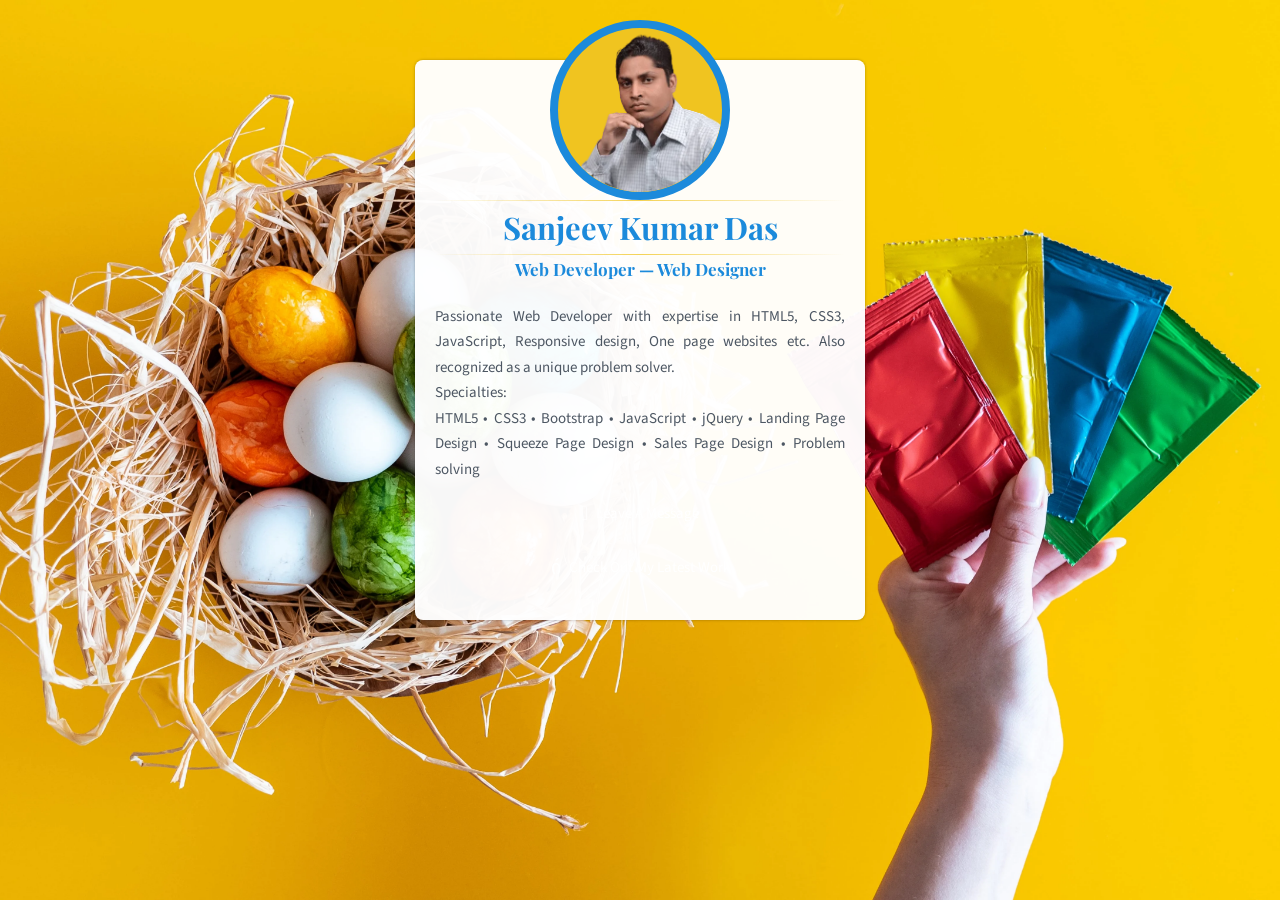
==== index.html @ 798f115f "Commit Commit" ====
<!DOCTYPE html>
<html lang="en">
	<head>
		<title>Sanjeev Kumar Das | Personal</title>
		<meta name="p:domain_verify" content="a2a922fa2f35a44a8bd90faaf03b2ac4"/>
		<meta charset="utf-8"/>
		<meta name="viewport" content="width=device-width, initial-scale=1.0"/>
		<link rel="apple-touch-icon" sizes="180x180" href="resources/images/apple-touch-icon.png" />
		<link rel="icon" type="image/png" sizes="32x32" href="resources/images/favicon-32x32.png" />
		<link rel="icon" type="image/png" sizes="16x16" href="resources/images/favicon-16x16.png" />
		<link rel="manifest" href="resources/images/site.webmanifest" />
		<link rel="mask-icon" href="resources/images/safari-pinned-tab.svg" color="#f0c420" />
		<link rel="shortcut icon" href="resources/images/favicon.ico" />
		<meta name="msapplication-TileColor" content="#f0c420" />
		<meta name="msapplication-TileImage" content="resources/images/mstile-144x144.png" />
		<meta name="msapplication-config" content="resources/images/browserconfig.xml" />
		<meta name="theme-color" content="#f0c420" />
		<link href="vendors/css/bootstrap.min.css" rel="stylesheet" type="text/css" />
		<link href="vendors/css/ionicons.min.css" rel="stylesheet" type="text/css" />
		<link href="vendors/css/lightbox.min.css" rel="stylesheet" type="text/css" />
		<link href="resources/css/main.css" rel="stylesheet" type="text/css" />
		<link href="resources/css/responsive.css" rel="stylesheet" type="text/css" />
		<link rel="preconnect" href="https://fonts.gstatic.com" />
		<link href="https://fonts.googleapis.com/css2?family=Playfair+Display:wght@400;500;600;700;800;900&display=swap" rel="stylesheet" />
		<link rel="preconnect" href="https://fonts.gstatic.com" />
		<link href="https://fonts.googleapis.com/css2?family=Source+Sans+Pro:wght@200;300;400;600;700;900&display=swap" rel="stylesheet" />
		<script src="vendors/js/lightbox-plus-jquery.min.js"></script>
	</head>
	<body>
		<div id="wrapper">
			<div id="main-section">
				<div id="main">
					<div class="title-image"><img src="resources/images/skdas-seated.webp" alt="myImage"/></div>
					<hr/>
					<h1>Sanjeev Kumar Das</h1>
					<hr/>
					<h2>Web Developer &#8212; Web Designer</h2>
					<p>Passionate Web Developer with expertise in HTML5, CSS3, JavaScript, Responsive design, One page websites etc. Also recognized as a unique problem solver.</p>
					<p>Specialties:</p>
					<p>HTML5 &#8226; CSS3 &#8226; Bootstrap &#8226; JavaScript &#8226; jQuery &#8226; Landing Page Design &#8226; Squeeze Page Design &#8226; Sales Page Design &#8226; Problem solving</p>
					<a href="#contact-modal" class="btn btn-primary"><i class="ion-ios-mail"></i>Leave A Message</a>
					<a href="#portfolio-modal" class="btn btn-primary"><i class="ion-ios-folder"></i>Check Out My Latest Work</a>
				</div>
			</div>
			<!-- 'Contact' modal begins -->
			<div id="contact-modal">
				<div class="popup">
					<a href="#" class="close-modal"><i class="ion-ios-close-circle-outline"></i></a>
					<div id="contact">
						<div class="title-image"><img src="resources/images/skdas-seated.webp" alt="myImage"/></div>
						<hr/>
						<h1>Contact Me</h1>
						<hr/>
						<form id="contact-form" action="https://formsubmit.co/932a3e3ae7e8c98832893be9bd2ed12e" target="_self" method="POST">
							<input type="text" name="_honey" style="display:none" />
							<input type="hidden" name="_captcha" value="false" />
							<input type="hidden" name="_template" value="table" />
							<div class="form-elements"><input type="text" name="entry.898255629" id="name" pattern="[a-zA-Z0-9_\.\+-]+@[a-zA-Z0-9-]+\.[a-zA-Z0-9-\.]+" placeholder="Enter Your Name" required/></div>
							<div class="form-elements"><input type="email" name="entry.1880009448" id="email" placeholder="Enter Your Email" required/></div>
							<div class="form-elements"><textarea name="entry.1591960343" id="message" placeholder="Message..." maxlength="160" required></textarea></div>
							<button type="submit" class="btn btn-primary"><i class="ion-ios-send"></i>Send</button>
						</form>
						<!-- 'Memo' modal begins -->	
						<div id="memo-modal">
							<div id="memo">
								<p id="memo-text"></p>
							</div>
						</div>
						<!-- 'Memo' modal ends -->	
					</div>
				</div>
			</div>
			<!-- 'Contact' modal ends -->
			<!-- 'Portfolio' modal begins -->
			<div id="portfolio-modal">
				<div class="popup">
					<a href="#" class="close-modal"><i class="ion-ios-close-circle-outline"></i></a>
					<div id="portfolios">
						<h1>My Portfolio</h1>
						<div id="ro">
							<div class="item"><a href="resources/images/1-original.webp" target="_blank" data-lightbox="portfolio"><img src="resources/images/1.webp" alt="Team3" class="img-fluid"/></a></div>
							<div class="item"><a href="resources/images/2-original.webp" target="_blank" data-lightbox="portfolio"><img src="resources/images/2.webp" alt="Team3" class="img-fluid"/></a></div>
							<div class="item"><a href="resources/images/3-original.webp" target="_blank" data-lightbox="portfolio"><img src="resources/images/3.webp" alt="Team3" class="img-fluid"/></a></div>
							<div class="item"><a href="resources/images/4-original.webp" target="_blank" data-lightbox="portfolio"><img src="resources/images/4.webp" alt="Team3" class="img-fluid"/></a></div>
							<div class="item"><a href="resources/images/5-original.webp" target="_blank" data-lightbox="portfolio"><img src="resources/images/5.webp" alt="Team3" class="img-fluid"/></a></div>
							<div class="item"><a href="resources/images/6-original.webp" target="_blank" data-lightbox="portfolio"><img src="resources/images/6.webp" alt="Team3" class="img-fluid"/></a></div>
						</div>
					</div>
				</div>
			</div>
			<!-- 'Portfolio' modal ends -->
		</div>
		<script type="text/javascript" src="resources/js/main.js"></script>
	</body>
</html>
---- resources/css/main.css ----
*,
*::before,
*::after {
	padding: 0;
	margin: 0;
	-webkit-box-sizing: border-box;
	box-sizing: border-box;
}

html {
	font-size: 62.5%;
	scroll-behavior: smooth;
	overflow: hidden;
}

body {
	font-family: 'Source Sans Pro', sans-serif;
	font-weight: 400;
	line-height: 1.7;
	text-rendering: optimizeLegibility;
	overflow: auto;
	scroll-behavior: smooth;
	background: url('../images/easter-eggs-coloring-picjumbo-com.webp');
	background-position: center center;
	background-repeat: no-repeat;
	background-attachment: fixed;
	background-size: cover;
	background-color: #f0c420;
	height: 100vh;
}


/*-------------------------------------------*/
/*-------- H TAGS ---------------------------*/
/*-------------------------------------------*/

h1 {
	color: #1c8adb;
	text-align: center;
	font-family: 'Playfair Display', serif;
	font-size: 3.1rem;
	/*31px*/
	font-weight: 700;
}

h2 {
	color: #1c8adb;
	text-align: center;
	font-family: 'Playfair Display', serif;
	font-size: 1.7rem;
	/*17px*/
	font-weight: 700;
	margin-bottom: 2rem;
	/*2rem*/
}


/*-------------------------------------------*/
/*-------- H TAGS ---------------------------*/
/*-------------------------------------------*/


/*-------------------------------------------*/
/*-------- HORIZONTAL LINES -----------------*/
/*-------------------------------------------*/

hr {
	padding: 0;
	border: 0;
	height: 1px;
	background-image: linear-gradient(left, rgba(240, 196, 32, 0), rgba(240, 196, 32, 0.75), rgba(240, 196, 32, 0));
	background-image: -webkit-linear-gradient(left, rgba(240, 196, 32, 0), rgba(240, 196, 32, 0.75), rgba(240, 196, 32, 0));
	background-image: -moz-linear-gradient(left, rgba(240, 196, 32, 0), rgba(0, 0, 0, 0.75), rgba(240, 196, 32, 0));
	background-image: -ms-linear-gradient(left, rgba(240, 196, 32, 0), rgba(0, 0, 0, 0.75), rgba(240, 196, 32, 0));
	background-image: -o-linear-gradient(left, rgba(240, 196, 32, 0), rgba(0, 0, 0, 0.75), rgba(240, 196, 32, 0));
	color: #f0c420;
	text-align: center;
}


/*-------------------------------------------*/
/*-------- HORIZONTAL LINES -----------------*/
/*-------------------------------------------*/


/*--------------------------------------------------------*/
/*-------------------- CLASSES INVOKED BY JAVASCRIPT -----*/
/*--------------------------------------------------------*/

.success {
	background: rgb(28,138,219);
	background: linear-gradient(90deg, rgba(28,138,219,1) 0%, rgba(0,123,255,1) 35%, rgba(51,149,255,1) 100%);  
}

.error {
	background-image: linear-gradient(to right, rgba(255, 185, 0, 0.8), rgba(255, 119, 48, 0.8));  
}


/*--------------------------------------------------------*/
/*-------------------- CLASSES INVOKED BY JAVASCRIPT -----*/
/*--------------------------------------------------------*/

#wrapper {
	width: 100%;
	height: auto;
}

#wrapper #main-section {
	width: 100%;
	height: auto;
	padding: 6rem 2rem 2rem 2rem;
}

#main-section #main {
	max-width: 45rem;
	width: 100%;
	height: auto;
	background-color: rgba(255, 255, 255, 0.97);
	box-shadow: 0 0 3px 0 rgba(0, 0, 0, 0.3);
	padding: 2rem;
	border-radius: 8px;
	margin: 0 auto;
}

.title-image {
	width: 100%;
	height: auto;
	text-align: center;
	margin-top: -6rem;
}

.title-image img {
	display: block;
	width: 18rem;
	height: 18rem;
	max-width: 100%;
	max-height: 100%;
	border-radius: 50%;
	border: .8rem solid #1c8adb;
	background-color: #f0c420;
	margin: 0 auto;
}

#main p {
	font-size: 1.5rem;
	text-align: justify;
	color: #4d5763;
}

#main a:link,
#main a:visited {
	width: 100%;
	text-decoration: none;
	color: #fff;
	font-size: 1.5rem;
	padding: .5rem;
	border-radius: 200px;
	border: 0;
	outline: 0;
	margin: 1rem 0;
	display: flex;
	align-items: center;
	justify-content: center;
}

#main a i {
	font-size: 2rem;
	font-weight: bold;
	margin-right: .8rem;
}

#contact-modal {
	background-image: url(../images/yummy-donuts-on-yellow-background-picjumbo-com.webp);
}

#portfolio-modal {
	background-image: url(../images/ice-pops-picjumbo-com.webp);
}

#contact-modal,
#portfolio-modal {
	width: 100%;
	height: 100vh;
	background-size: cover;
	/* background-color: rgba(0, 0, 0, 0.8); */
	position: fixed;
	top: 0;
	right: 0;
	bottom: 0;
	left: 0;
	overflow: auto;
	z-index: 10;
	opacity: 0;
	visibility: hidden;
	transform: scale(.1);
	transition: all .2s .3s;
}

#contact-modal:target,
#portfolio-modal:target {
	opacity: 1;
	visibility: visible;
	transform: scale(1);
}

.popup {
	background: transparent;
	padding: 6rem 2rem 2rem 2rem;
	overflow: auto;
}

.popup .close-modal:link,
.popup .close-modal:visited {
	display: inline-block;
	position: absolute;
	top: 1rem;
	right: 2rem;
	line-height: 1;
	text-decoration: none;
	color: #007bff;
	font-size: 4.5rem;
	font-weight: 900;
	transition: all .2s ease;
}

.popup .close-modal:hover,
.popup .close-modal:active {
	color: #3395FF;
}

#contact {
	width: 100%;
	max-width: 45rem;
	height: auto;
	background-color: rgba(255, 255, 255, 0.97);
	padding: 2rem;
	border-radius: 8px;
	text-align: center;
	margin: 0 auto;
	position: relative;
}

#contact-form {
	display: block;
	margin-top: 2rem;
}

#contact-form .form-elements {
	border: 1px solid #999;
	margin: 1rem 0;
	border-radius: 2rem;
}

.form-elements input[type=text],
.form-elements input[type=email],
.form-elements textarea {
	width: 100%;
	border: 0;
	background: 0;
	outline: 0;
	cursor: pointer;
	padding: 1rem;
	font-size: 1.5rem;
	border-radius: 2rem;
	outline: 0;
}

#contact-form button {
	width: 100%;
	text-decoration: none;
	color: #fff;
	font-size: 1.5rem;
	padding: .5rem;
	border-radius: 200px;
	border: 0;
	outline: 0;
	margin: 1rem 0;
	display: flex;
	align-items: center;
	justify-content: center;
}

#contact-form button i {
	font-size: 2rem;
	font-weight: bold;
	margin-right: .8rem;
}

#contact #memo-modal {
	width: 100%;
	height: 100%;
	background: transparent;
	position: absolute;
	top: 0;
	right: 0;
	bottom: 0;
	left: 0;
	z-index: 11;
	opacity: 0;
	display: none;
	-webkit-animation: status 60s ease-in-out forwards;
	animation: status 60s ease-in-out forwards;
}

#memo-modal #memo {
	width: 80%;
	height: 49.44375772558714%;
	position: relative;
	top: 50%;
	left: 50%;
	transform: translate(-50%, -50%);
	padding: 1rem;
	border-radius: 3rem;
	-webkit-box-shadow: 0 1.5rem 4rem rgba(0, 0, 0, 0.15);
	box-shadow: 0 1.5rem 4rem rgba(0, 0, 0, 0.15);
	display: table;
	clip-path: polygon(92% 25%, 87% 25%, 55% 0%, 65% 25%, 0% 25%, 0% 49%, 0% 81%, 0% 100%, 42% 100%, 61% 100%, 100% 100%, 100% 77%, 100% 46%, 100% 25%);
}

/* #memo::before {
	content: '';
	display: inline-block;
	width: 12%;
	height: 15%;
	background: inherit;
	position: absolute;
	top: -15%;
	right: calc(18% - 6%);
	clip-path: polygon(50% 0%, 0% 100%, 100% 100%);
} */

#memo #memo-text {
	display: table-cell;
	vertical-align: middle;
	color: #fff;
	font-size: 2.2rem;
	text-transform: uppercase;
	font-weight: 700;
	letter-spacing: 2px;
	text-align: center;
	word-wrap: break-word;
}

#portfolios {
	width: 100%;
	height: auto;
	background-color: rgba(255, 255, 255, 0.97);
	padding: 2rem 1.5rem 1.5rem 1.5rem;
	border-radius: 8px;
	text-align: center;
	margin: 0 auto;
}

#portfolios #ro {
	display: flex;
	flex-direction: row;
	justify-content: space-between;
	flex-wrap: wrap;
}

.item {
	padding: 2rem;
	flex: 0 0 33.33%;
	transition: 1s all ease;
}

.item img {
	box-shadow: 0 1rem 2rem rgba(0, 0, 0, 0.2);
}

.item:hover {
	transform: scale(1.1);
}

#portfolio a {
	display: block;
	box-shadow: 0 0 3px 0 rgba(0, 0, 0, 0.3);
}

#portfolio a:hover {
	transform: scale(1.1);
	transition: 1s;
}
---- resources/css/responsive.css ----
@media(min-width:320px) and (max-width:479px) {
	.contentBoxMedium {
		padding: 55px 0 125px 0
	}
	h1 {
		font-size: 20px;
		font-weight: 900
	}

	#portfolios #ro {
		flex-direction: column;
	}

	.item {
		flex: 0 0 100%;
	}
}
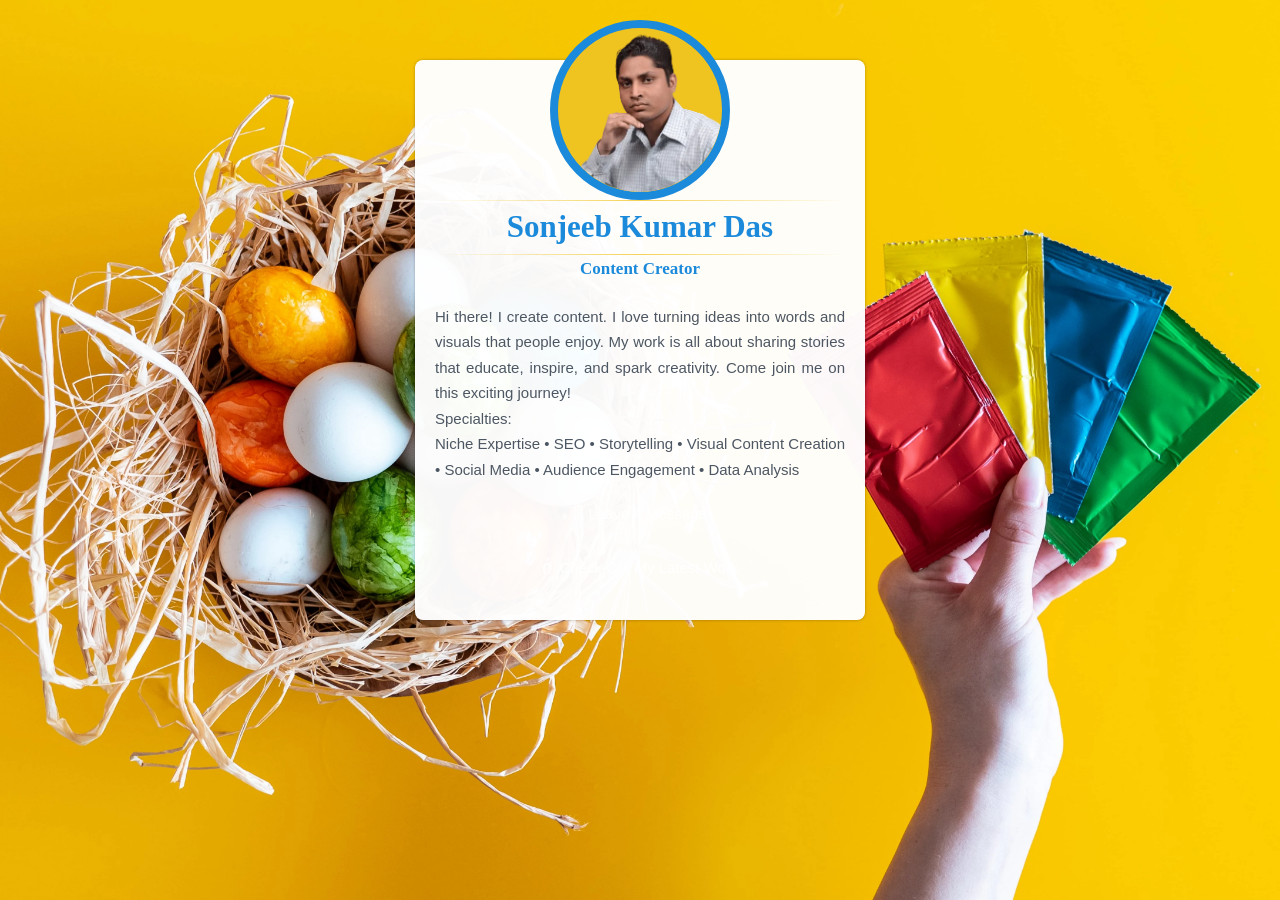
==== commit 4be73607: "Update index.html Update" ====
--- a/index.html
+++ b/index.html
@@ -1,7 +1,7 @@
 <!DOCTYPE html>
 <html lang="en">
 	<head>
-		<title>Sanjeev Kumar Das | Personal</title>
+		<title>Sonjeeb Kumar Das | Personal</title>
 		<meta name="p:domain_verify" content="a2a922fa2f35a44a8bd90faaf03b2ac4"/>
 		<meta charset="utf-8"/>
 		<meta name="viewport" content="width=device-width, initial-scale=1.0"/>
@@ -32,12 +32,12 @@
 				<div id="main">
 					<div class="title-image"><img src="resources/images/skdas-seated.webp" alt="myImage"/></div>
 					<hr/>
-					<h1>Sanjeev Kumar Das</h1>
+					<h1>Sonjeeb Kumar Das</h1>
 					<hr/>
-					<h2>Web Developer &#8212; Web Designer</h2>
-					<p>Passionate Web Developer with expertise in HTML5, CSS3, JavaScript, Responsive design, One page websites etc. Also recognized as a unique problem solver.</p>
+					<h2>Content Creator</h2>
+					<p>Hi there! I create content. I love turning ideas into words and visuals that people enjoy. My work is all about sharing stories that educate, inspire, and spark creativity. Come join me on this exciting journey!</p>
 					<p>Specialties:</p>
-					<p>HTML5 &#8226; CSS3 &#8226; Bootstrap &#8226; JavaScript &#8226; jQuery &#8226; Landing Page Design &#8226; Squeeze Page Design &#8226; Sales Page Design &#8226; Problem solving</p>
+					<p>Niche Expertise &#8226; SEO &#8226; Storytelling &#8226; Visual Content Creation &#8226; Social Media &#8226; Audience Engagement &#8226; Data Analysis</p>
 					<a href="#contact-modal" class="btn btn-primary"><i class="ion-ios-mail"></i>Leave A Message</a>
 					<a href="#portfolio-modal" class="btn btn-primary"><i class="ion-ios-folder"></i>Check Out My Latest Work</a>
 				</div>
--- a/resources/css/main.css
+++ b/resources/css/main.css
@@ -1,3 +1,5 @@
+@import url('../css/fonts.css');
+
 *,
 *::before,
 *::after {
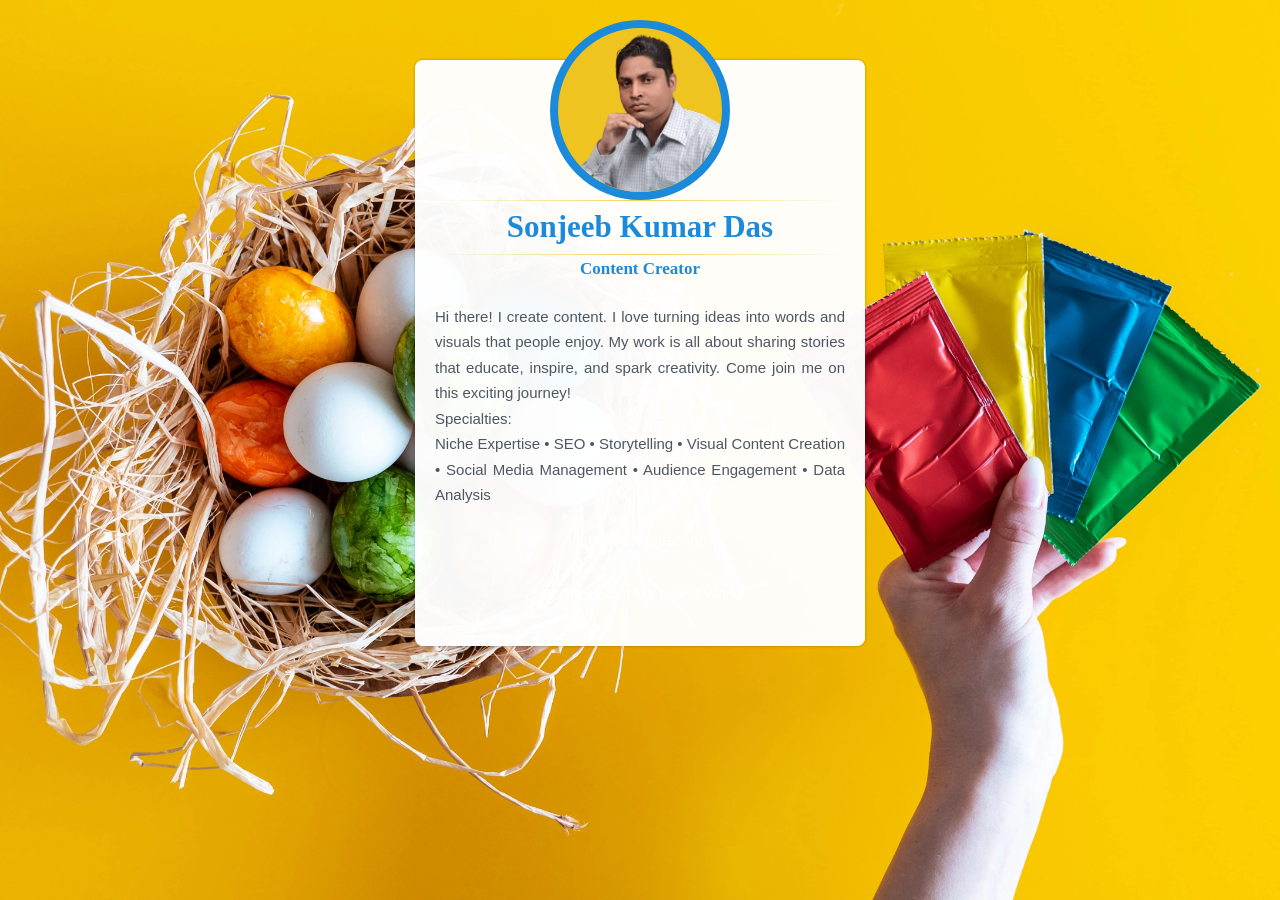
==== commit b5ac95dc: "Update site Update" ====
--- a/index.html
+++ b/index.html
@@ -1,96 +1,167 @@
 <!DOCTYPE html>
 <html lang="en">
-	<head>
-		<title>Sonjeeb Kumar Das | Personal</title>
-		<meta name="p:domain_verify" content="a2a922fa2f35a44a8bd90faaf03b2ac4"/>
-		<meta charset="utf-8"/>
-		<meta name="viewport" content="width=device-width, initial-scale=1.0"/>
-		<link rel="apple-touch-icon" sizes="180x180" href="resources/images/apple-touch-icon.png" />
-		<link rel="icon" type="image/png" sizes="32x32" href="resources/images/favicon-32x32.png" />
-		<link rel="icon" type="image/png" sizes="16x16" href="resources/images/favicon-16x16.png" />
-		<link rel="manifest" href="resources/images/site.webmanifest" />
-		<link rel="mask-icon" href="resources/images/safari-pinned-tab.svg" color="#f0c420" />
-		<link rel="shortcut icon" href="resources/images/favicon.ico" />
-		<meta name="msapplication-TileColor" content="#f0c420" />
-		<meta name="msapplication-TileImage" content="resources/images/mstile-144x144.png" />
-		<meta name="msapplication-config" content="resources/images/browserconfig.xml" />
-		<meta name="theme-color" content="#f0c420" />
-		<link href="vendors/css/bootstrap.min.css" rel="stylesheet" type="text/css" />
-		<link href="vendors/css/ionicons.min.css" rel="stylesheet" type="text/css" />
-		<link href="vendors/css/lightbox.min.css" rel="stylesheet" type="text/css" />
-		<link href="resources/css/main.css" rel="stylesheet" type="text/css" />
-		<link href="resources/css/responsive.css" rel="stylesheet" type="text/css" />
-		<link rel="preconnect" href="https://fonts.gstatic.com" />
-		<link href="https://fonts.googleapis.com/css2?family=Playfair+Display:wght@400;500;600;700;800;900&display=swap" rel="stylesheet" />
-		<link rel="preconnect" href="https://fonts.gstatic.com" />
-		<link href="https://fonts.googleapis.com/css2?family=Source+Sans+Pro:wght@200;300;400;600;700;900&display=swap" rel="stylesheet" />
-		<script src="vendors/js/lightbox-plus-jquery.min.js"></script>
-	</head>
-	<body>
-		<div id="wrapper">
-			<div id="main-section">
-				<div id="main">
-					<div class="title-image"><img src="resources/images/skdas-seated.webp" alt="myImage"/></div>
-					<hr/>
-					<h1>Sonjeeb Kumar Das</h1>
-					<hr/>
-					<h2>Content Creator</h2>
-					<p>Hi there! I create content. I love turning ideas into words and visuals that people enjoy. My work is all about sharing stories that educate, inspire, and spark creativity. Come join me on this exciting journey!</p>
-					<p>Specialties:</p>
-					<p>Niche Expertise &#8226; SEO &#8226; Storytelling &#8226; Visual Content Creation &#8226; Social Media &#8226; Audience Engagement &#8226; Data Analysis</p>
-					<a href="#contact-modal" class="btn btn-primary"><i class="ion-ios-mail"></i>Leave A Message</a>
-					<a href="#portfolio-modal" class="btn btn-primary"><i class="ion-ios-folder"></i>Check Out My Latest Work</a>
+
+<head>
+	<title>Sonjeeb Kumar Das | Personal</title>
+	<meta name="p:domain_verify" content="a2a922fa2f35a44a8bd90faaf03b2ac4" />
+	<meta charset="utf-8" />
+	<meta name="viewport" content="width=device-width, initial-scale=1.0" />
+	<link rel="apple-touch-icon" sizes="180x180" href="resources/images/apple-touch-icon.png" />
+	<link rel="icon" type="image/png" sizes="32x32" href="resources/images/favicon-32x32.png" />
+	<link rel="icon" type="image/png" sizes="16x16" href="resources/images/favicon-16x16.png" />
+	<link rel="manifest" href="resources/images/site.webmanifest" />
+	<link rel="mask-icon" href="resources/images/safari-pinned-tab.svg" color="#f0c420" />
+	<link rel="shortcut icon" href="resources/images/favicon.ico" />
+	<meta name="msapplication-TileColor" content="#f0c420" />
+	<meta name="msapplication-TileImage" content="resources/images/mstile-144x144.png" />
+	<meta name="msapplication-config" content="resources/images/browserconfig.xml" />
+	<meta name="theme-color" content="#f0c420" />
+	<link href="vendors/css/bootstrap.min.css" rel="stylesheet" type="text/css" />
+	<link href="vendors/css/ionicons.min.css" rel="stylesheet" type="text/css" />
+	<link href="vendors/css/lightbox.min.css" rel="stylesheet" type="text/css" />
+	<link href="resources/css/main.css" rel="stylesheet" type="text/css" />
+	<link href="resources/css/responsive.css" rel="stylesheet" type="text/css" />
+	<link rel="preconnect" href="https://fonts.gstatic.com" />
+	<link href="https://fonts.googleapis.com/css2?family=Playfair+Display:wght@400;500;600;700;800;900&display=swap"
+		rel="stylesheet" />
+	<link rel="preconnect" href="https://fonts.gstatic.com" />
+	<link href="https://fonts.googleapis.com/css2?family=Source+Sans+Pro:wght@200;300;400;600;700;900&display=swap"
+		rel="stylesheet" />
+	<script src="vendors/js/lightbox-plus-jquery.min.js"></script>
+</head>
+
+<body>
+	<div id="wrapper">
+		<div id="main-section">
+			<div id="main">
+				<div class="title-image"><img src="resources/images/skdas-seated.webp" alt="myImage" /></div>
+				<hr />
+				<h1>Sonjeeb Kumar Das</h1>
+				<hr />
+				<h2>Content Creator</h2>
+				<p>Hi there! I create content. I love turning ideas into words and visuals that people enjoy. My work is
+					all about sharing stories that educate, inspire, and spark creativity. Come join me on this exciting
+					journey!</p>
+				<p>Specialties:</p>
+				<p>Niche Expertise &#8226; SEO &#8226; Storytelling &#8226; Visual Content Creation &#8226; Social Media Management
+					&#8226; Audience Engagement &#8226; Data Analysis</p>
+				<a href="#contact-modal" class="btn btn-primary"><i class="ion-ios-mail"></i>Leave A Message</a>
+				<a href="#portfolio-modal" class="btn btn-primary"><i class="ion-ios-folder"></i>Check Out My Latest
+					Work</a>
+			</div>
+		</div>
+		<!-- 'Contact' modal begins -->
+		<div id="contact-modal">
+			<div class="popup">
+				<a href="#" class="close-modal"><i class="ion-ios-close-circle-outline"></i></a>
+				<div id="contact">
+					<div class="title-image"><img src="resources/images/skdas-seated.webp" alt="myImage" /></div>
+					<hr />
+					<h1>Contact Me</h1>
+					<hr />
+					<form id="contact-form" action="https://formsubmit.co/932a3e3ae7e8c98832893be9bd2ed12e"
+						target="_self" method="POST">
+						<input type="text" name="_honey" style="display:none" />
+						<input type="hidden" name="_captcha" value="false" />
+						<input type="hidden" name="_template" value="table" />
+						<div class="form-elements"><input type="text" name="entry.898255629" id="name"
+								pattern="[a-zA-Z0-9_\.\+-]+@[a-zA-Z0-9-]+\.[a-zA-Z0-9-\.]+"
+								placeholder="Enter Your Name" required /></div>
+						<div class="form-elements"><input type="email" name="entry.1880009448" id="email"
+								placeholder="Enter Your Email" required /></div>
+						<div class="form-elements"><textarea name="entry.1591960343" id="message"
+								placeholder="Message..." maxlength="160" required></textarea></div>
+						<button type="submit" class="btn btn-primary"><i class="ion-ios-send"></i>Send</button>
+					</form>
+					<!-- 'Memo' modal begins -->
+					<div id="memo-modal">
+						<div id="memo">
+							<p id="memo-text"></p>
+						</div>
+					</div>
+					<!-- 'Memo' modal ends -->
 				</div>
 			</div>
-			<!-- 'Contact' modal begins -->
-			<div id="contact-modal">
-				<div class="popup">
-					<a href="#" class="close-modal"><i class="ion-ios-close-circle-outline"></i></a>
-					<div id="contact">
-						<div class="title-image"><img src="resources/images/skdas-seated.webp" alt="myImage"/></div>
-						<hr/>
-						<h1>Contact Me</h1>
-						<hr/>
-						<form id="contact-form" action="https://formsubmit.co/932a3e3ae7e8c98832893be9bd2ed12e" target="_self" method="POST">
-							<input type="text" name="_honey" style="display:none" />
-							<input type="hidden" name="_captcha" value="false" />
-							<input type="hidden" name="_template" value="table" />
-							<div class="form-elements"><input type="text" name="entry.898255629" id="name" pattern="[a-zA-Z0-9_\.\+-]+@[a-zA-Z0-9-]+\.[a-zA-Z0-9-\.]+" placeholder="Enter Your Name" required/></div>
-							<div class="form-elements"><input type="email" name="entry.1880009448" id="email" placeholder="Enter Your Email" required/></div>
-							<div class="form-elements"><textarea name="entry.1591960343" id="message" placeholder="Message..." maxlength="160" required></textarea></div>
-							<button type="submit" class="btn btn-primary"><i class="ion-ios-send"></i>Send</button>
-						</form>
-						<!-- 'Memo' modal begins -->	
-						<div id="memo-modal">
-							<div id="memo">
-								<p id="memo-text"></p>
+		</div>
+		<!-- 'Contact' modal ends -->
+		<!-- 'Portfolio' modal begins -->
+		<div id="portfolio-modal">
+			<div class="popup">
+				<a href="#" class="close-modal"><i class="ion-ios-close-circle-outline"></i></a>
+				<div id="portfolio">
+					<div id="photo-and-caption">
+							<img src="./resources/images/skdas-seated.webp" alt="Sonjeeb Kumar Das">
+							<h1>My Portfolio</h1>
+					</div>
+					<div id="link-btns">
+						<a href="https://www.quora.com/profile/Sonjeeb-Kumar-Das" target="_blank" class="link-btn">
+							<div class="link-btn-icon">
+								<img src="./resources/images/quora.png" alt="Custom Keto Diet">
 							</div>
-						</div>
-						<!-- 'Memo' modal ends -->	
+							<p>Content Creator on Quora.com</p>
+							<div class="copy-url" link="https://www.quora.com/profile/Sonjeeb-Kumar-Das">
+								<svg>
+									<use xlink:href="./resources/images/symbol-defs.svg#icon-copy-link"></use>
+								</svg>
+							</div>
+						</a>
+						<a href="https://www.instagram.com/leanlifewatch/" target="_blank"
+							class="link-btn">
+							<div class="link-btn-icon">
+								<img src="./resources/images/Instagram.webp"
+									alt="The Essential Keto CookBook">
+							</div>
+							<p>Content Creator on Instagram.com</p>
+							<div class="copy-url" link="https://www.instagram.com/leanlifewatch/">
+								<svg>
+									<use xlink:href="./resources/images/symbol-defs.svg#icon-copy-link"></use>
+								</svg>
+							</div>
+						</a>
+						<a href="https://designruse.github.io/TheKetoWayHub/" target="_blank"
+							class="link-btn">
+							<div class="link-btn-icon">
+								<img src="./resources/images/theketowayhub.jpeg"
+									alt="The Ultimate Keto Meal Plan">
+							</div>
+							<p>Owner of TheKetoWayHub</p>
+							<div class="copy-url" link="https://designruse.github.io/TheKetoWayHub/">
+								<svg>
+									<use xlink:href="./resources/images/symbol-defs.svg#icon-copy-link"></use>
+								</svg>
+							</div>
+						</a>
+						<a href="https://designruse.github.io/LeanLife/" target="_blank"
+							class="link-btn">
+							<div class="link-btn-icon">
+								<img src="./resources/images/leanlife.jpg" alt="Keto Desserts">
+							</div>
+							<p>Owner of LeanLife</p>
+							<div class="copy-url" link="https://designruse.github.io/LeanLife/">
+								<svg>
+									<use xlink:href="./resources/images/symbol-defs.svg#icon-copy-link"></use>
+								</svg>
+							</div>
+						</a>
+						<!-- <a href="https://ketodiet.team/ds02-keto-snacks-free/?aff=sonjeebkumardas" target="_blank"
+							class="link-btn">
+							<div class="link-btn-icon">
+								<img src="./resources/images/TheKetoSnacksCookbook.webp" alt="The Keto Snacks Cookbook">
+							</div>
+							<p>The Keto Snacks Cookbook</p>
+							<div class="copy-url" link="https://tinyurl.com/4cpx5ahj">
+								<svg>
+									<use xlink:href="./resources/images/symbol-defs.svg#icon-copy-link"></use>
+								</svg>
+							</div>
+						</a> -->
 					</div>
 				</div>
 			</div>
-			<!-- 'Contact' modal ends -->
-			<!-- 'Portfolio' modal begins -->
-			<div id="portfolio-modal">
-				<div class="popup">
-					<a href="#" class="close-modal"><i class="ion-ios-close-circle-outline"></i></a>
-					<div id="portfolios">
-						<h1>My Portfolio</h1>
-						<div id="ro">
-							<div class="item"><a href="resources/images/1-original.webp" target="_blank" data-lightbox="portfolio"><img src="resources/images/1.webp" alt="Team3" class="img-fluid"/></a></div>
-							<div class="item"><a href="resources/images/2-original.webp" target="_blank" data-lightbox="portfolio"><img src="resources/images/2.webp" alt="Team3" class="img-fluid"/></a></div>
-							<div class="item"><a href="resources/images/3-original.webp" target="_blank" data-lightbox="portfolio"><img src="resources/images/3.webp" alt="Team3" class="img-fluid"/></a></div>
-							<div class="item"><a href="resources/images/4-original.webp" target="_blank" data-lightbox="portfolio"><img src="resources/images/4.webp" alt="Team3" class="img-fluid"/></a></div>
-							<div class="item"><a href="resources/images/5-original.webp" target="_blank" data-lightbox="portfolio"><img src="resources/images/5.webp" alt="Team3" class="img-fluid"/></a></div>
-							<div class="item"><a href="resources/images/6-original.webp" target="_blank" data-lightbox="portfolio"><img src="resources/images/6.webp" alt="Team3" class="img-fluid"/></a></div>
-						</div>
-					</div>
-				</div>
-			</div>
-			<!-- 'Portfolio' modal ends -->
 		</div>
-		<script type="text/javascript" src="resources/js/main.js"></script>
-	</body>
-</html>
+		<!-- 'Portfolio' modal ends -->
+	</div>
+	<script type="text/javascript" src="resources/js/main.js"></script>
+</body>
 
+</html>
--- a/resources/css/main.css
+++ b/resources/css/main.css
@@ -7,6 +7,17 @@
 	margin: 0;
 	-webkit-box-sizing: border-box;
 	box-sizing: border-box;
+}
+
+a:link,
+a:visited,
+a:hover,
+a:active {
+	text-decoration: none
+}
+
+img {
+	max-width: 100%
 }
 
 html {
@@ -185,7 +196,6 @@
 	width: 100%;
 	height: 100vh;
 	background-size: cover;
-	/* background-color: rgba(0, 0, 0, 0.8); */
 	position: fixed;
 	top: 0;
 	right: 0;
@@ -344,45 +354,101 @@
 	word-wrap: break-word;
 }
 
-#portfolios {
-	width: 100%;
-	height: auto;
-	background-color: rgba(255, 255, 255, 0.97);
-	padding: 2rem 1.5rem 1.5rem 1.5rem;
-	border-radius: 8px;
-	text-align: center;
-	margin: 0 auto;
-}
-
-#portfolios #ro {
-	display: flex;
-	flex-direction: row;
+#portfolio {
+	width: 100%;
+	display: flex;
+	flex-direction: column;
+	align-items: center
+}
+
+#portfolio #photo-and-caption {
+	width: 100%;
+	display: flex;
+	flex-direction: column;
+	align-items: center
+}
+
+#photo-and-caption a {
+	display: block
+}
+
+#photo-and-caption img {
+	width: 12rem;
+	height: 12rem;
+	border-radius: 50%;
+	border: .3rem solid #1c8adb;
+	background-color: #f0c420;
+	margin: 0 auto .85rem auto;
+	display: block
+}
+
+#photo-and-caption h1 {
+	color: #3395FF;
+	margin: 0 auto .85rem auto
+}
+
+#portfolio #link-btns {
+	width: 100%;
+	max-width: 68rem;
+	height: auto;
+	display: flex;
+	flex-direction: column;
+}
+
+#link-btns .link-btn {
+	width: 100%;
+	height: 5.6rem;
+	padding: 1rem 1.5rem;
+	background-color: #3395FF;
+	font-size: 1.3rem;
+	text-decoration: none;
+	color: #fff;
+	text-align: center;
+	border-radius: 1000px;
+	margin-top: 1.7rem;
+	display: flex;
 	justify-content: space-between;
-	flex-wrap: wrap;
-}
-
-.item {
-	padding: 2rem;
-	flex: 0 0 33.33%;
-	transition: 1s all ease;
-}
-
-.item img {
-	box-shadow: 0 1rem 2rem rgba(0, 0, 0, 0.2);
-}
-
-.item:hover {
-	transform: scale(1.1);
-}
-
-#portfolio a {
+	align-items: center;
+}
+
+.link-btn .link-btn-icon {
+	width: 4rem;
+	height: 4rem;
+	display: flex;
+	justify-content: center;
+	align-items: center;
+}
+
+.link-btn p {
+	margin: 0 .5rem;
+}
+
+.link-btn-icon img {
 	display: block;
-	box-shadow: 0 0 3px 0 rgba(0, 0, 0, 0.3);
-}
-
-#portfolio a:hover {
-	transform: scale(1.1);
-	transition: 1s;
-}
-
-
+	width: 100%;
+	height: 100%;
+	border-radius: 50%
+}
+
+.link-btn .copy-url {
+	width: 3.8rem;
+	height: 3.8rem;
+	border-radius: 50%;
+	background-color: #fff;
+	display: flex;
+	justify-content: center;
+	align-items: center;
+}
+
+.link-btn .copy-url svg {
+	width: 2rem;
+	height: 2rem;
+	fill: #3395FF;
+}
+
+.link-btn:hover {
+	transform: scale(1.02);
+	transition: cubic-bezier(0.07, 1.41, 0.82, 1.41) .2s
+}
+
+
--- a/resources/css/responsive.css
+++ b/resources/css/responsive.css
@@ -7,10 +7,6 @@
 		font-weight: 900
 	}
 
-	#portfolios #ro {
-		flex-direction: column;
-	}
-
 	.item {
 		flex: 0 0 100%;
 	}
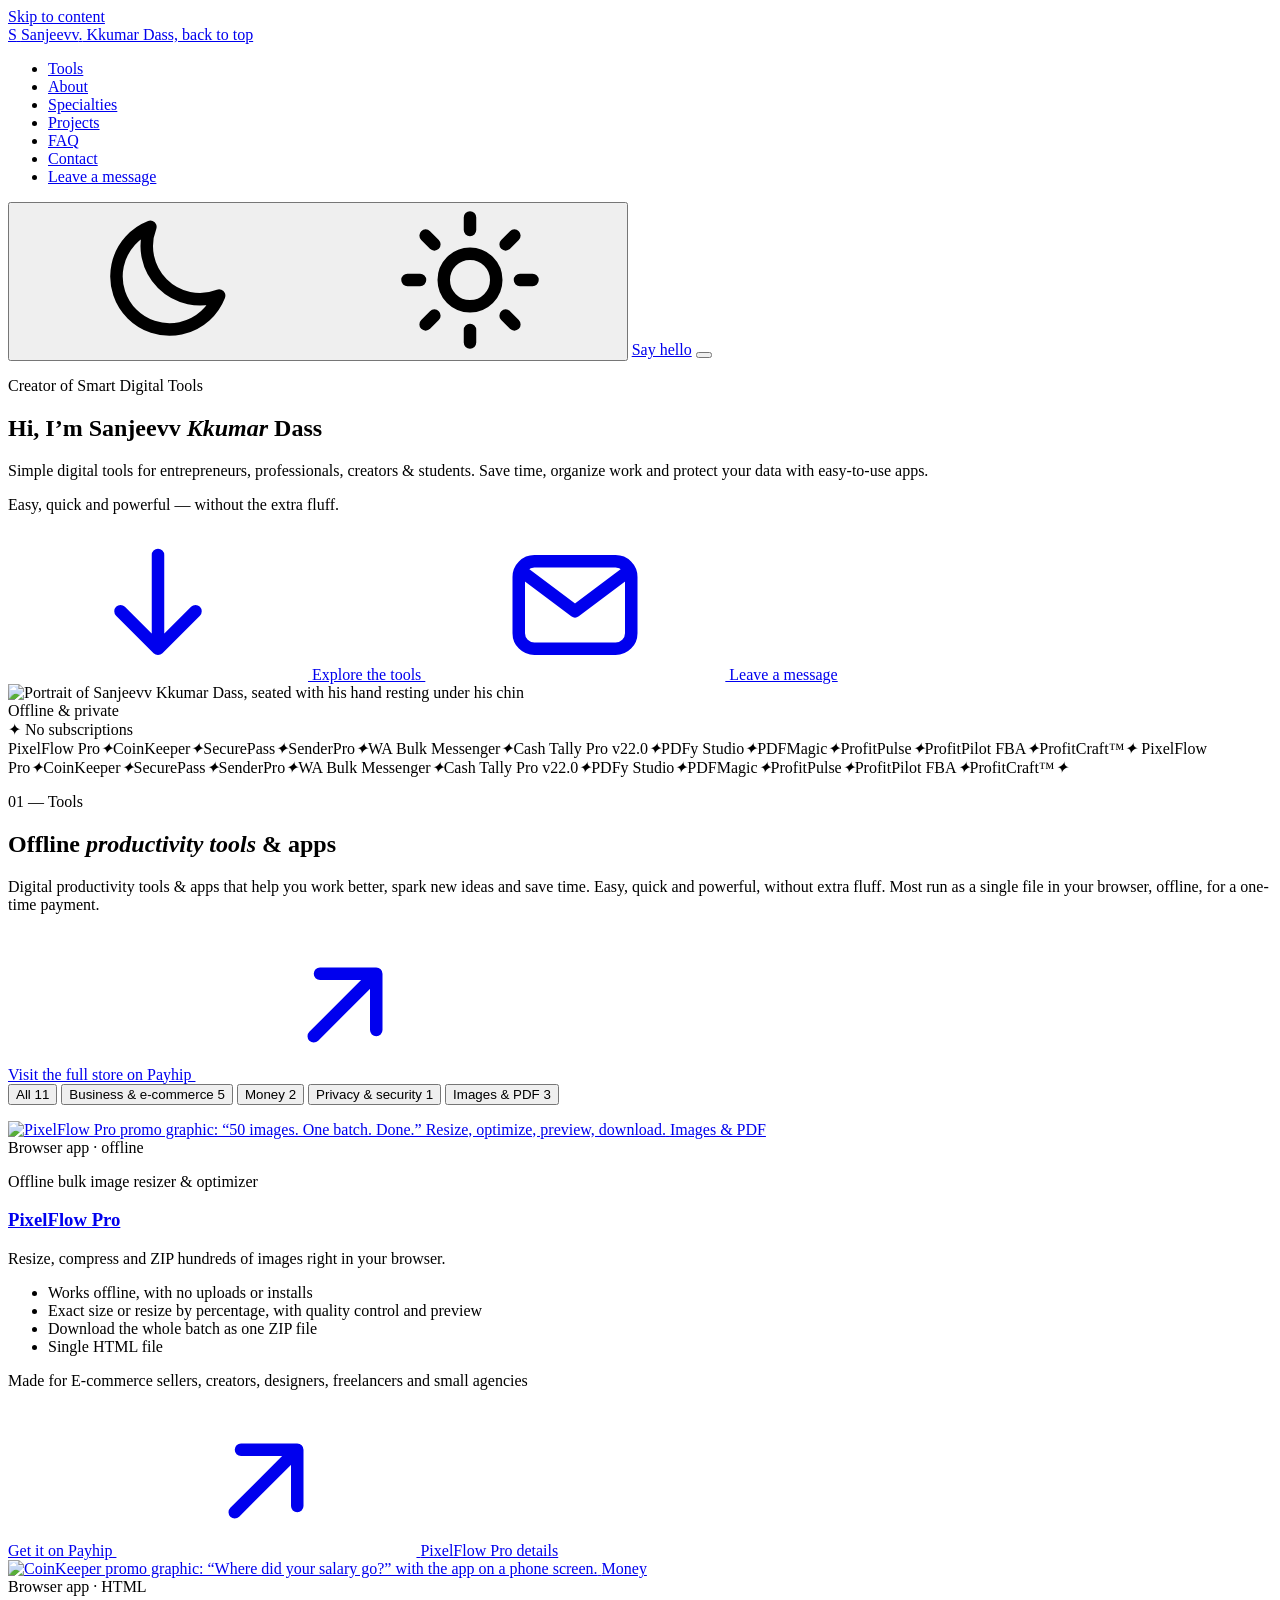
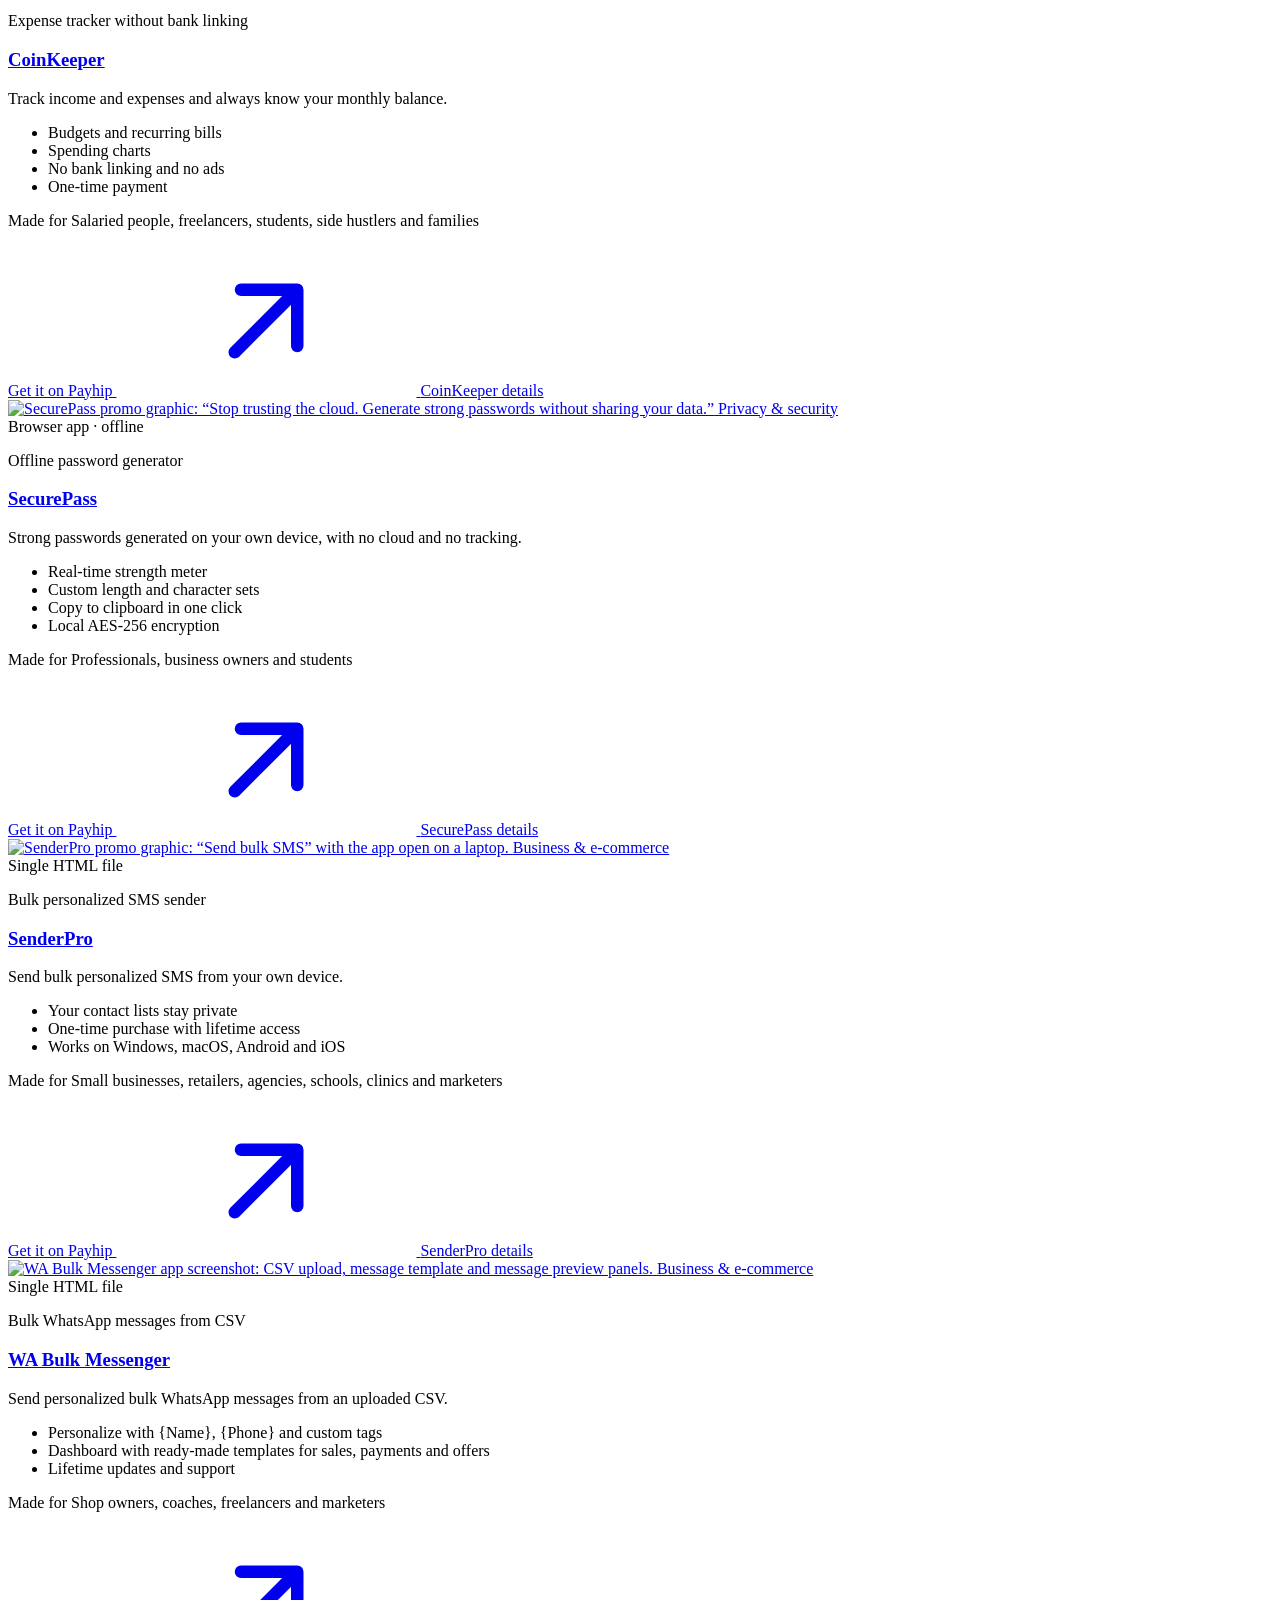
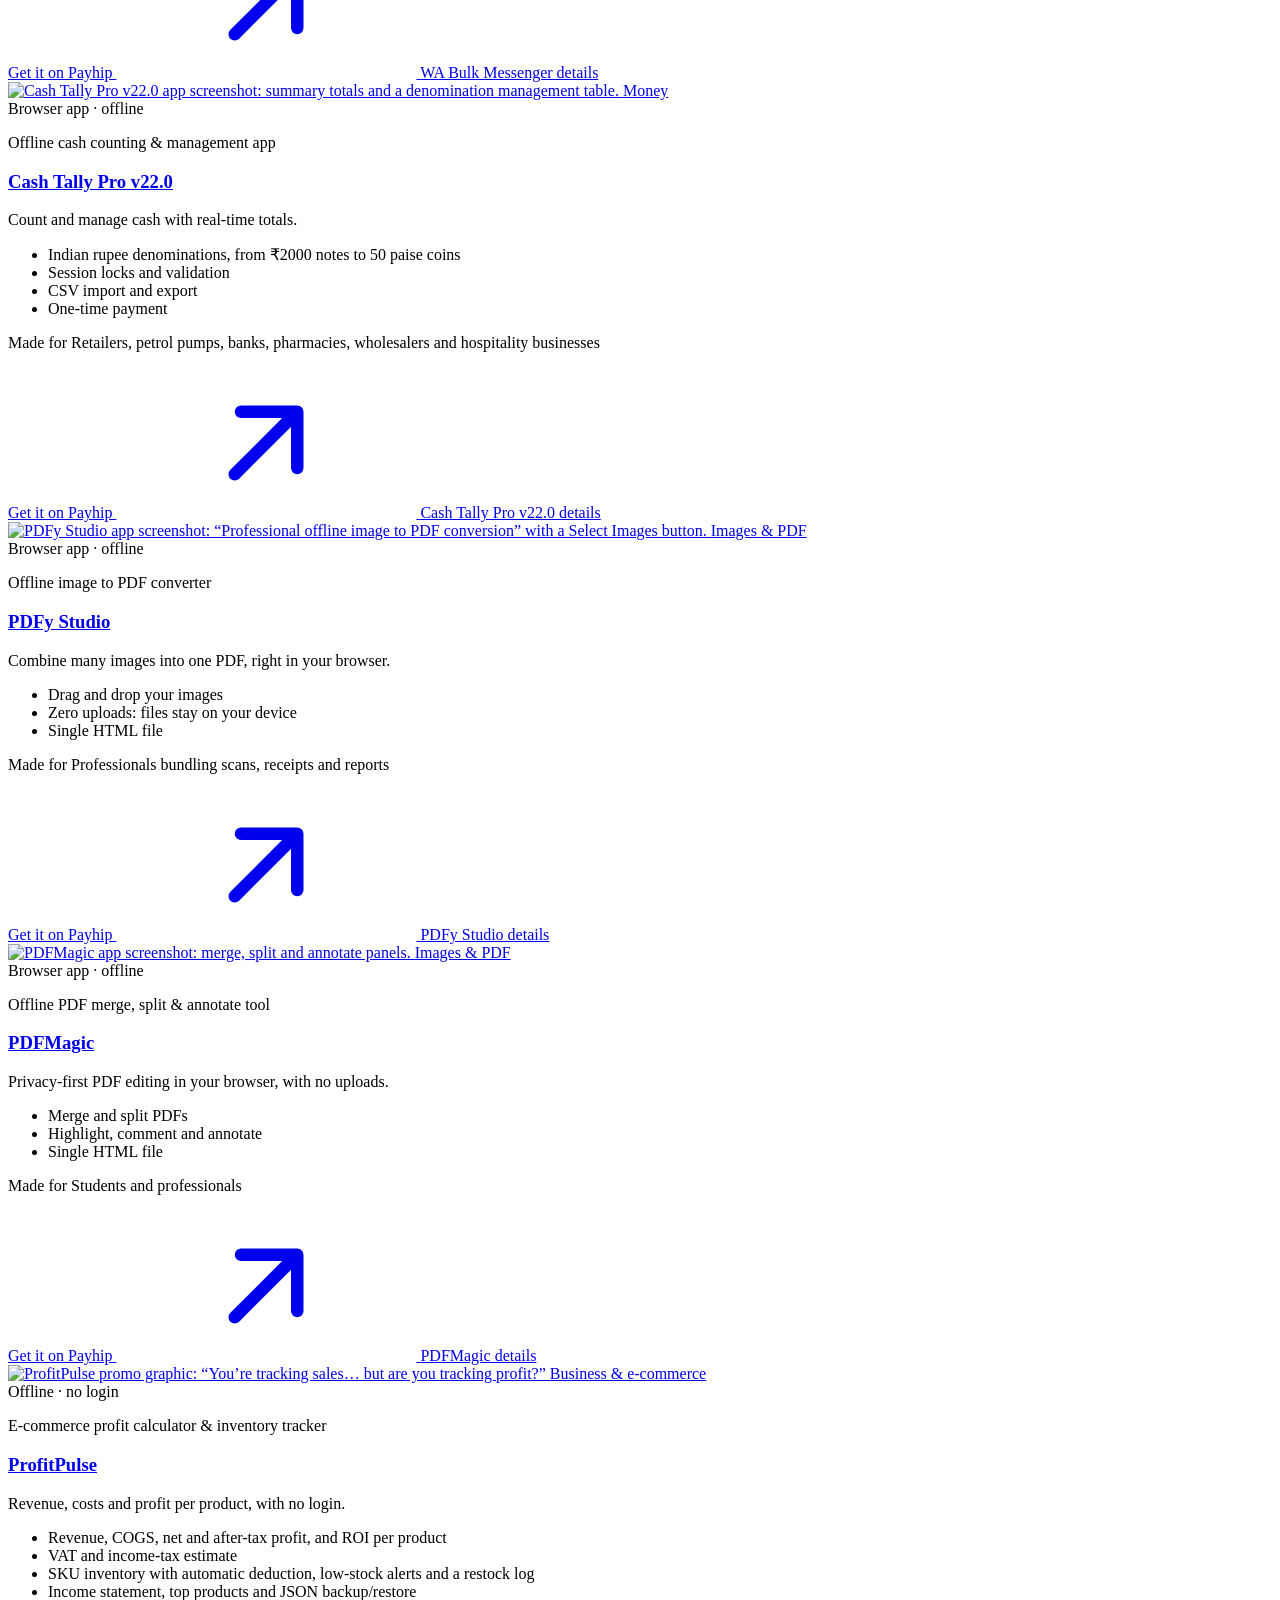
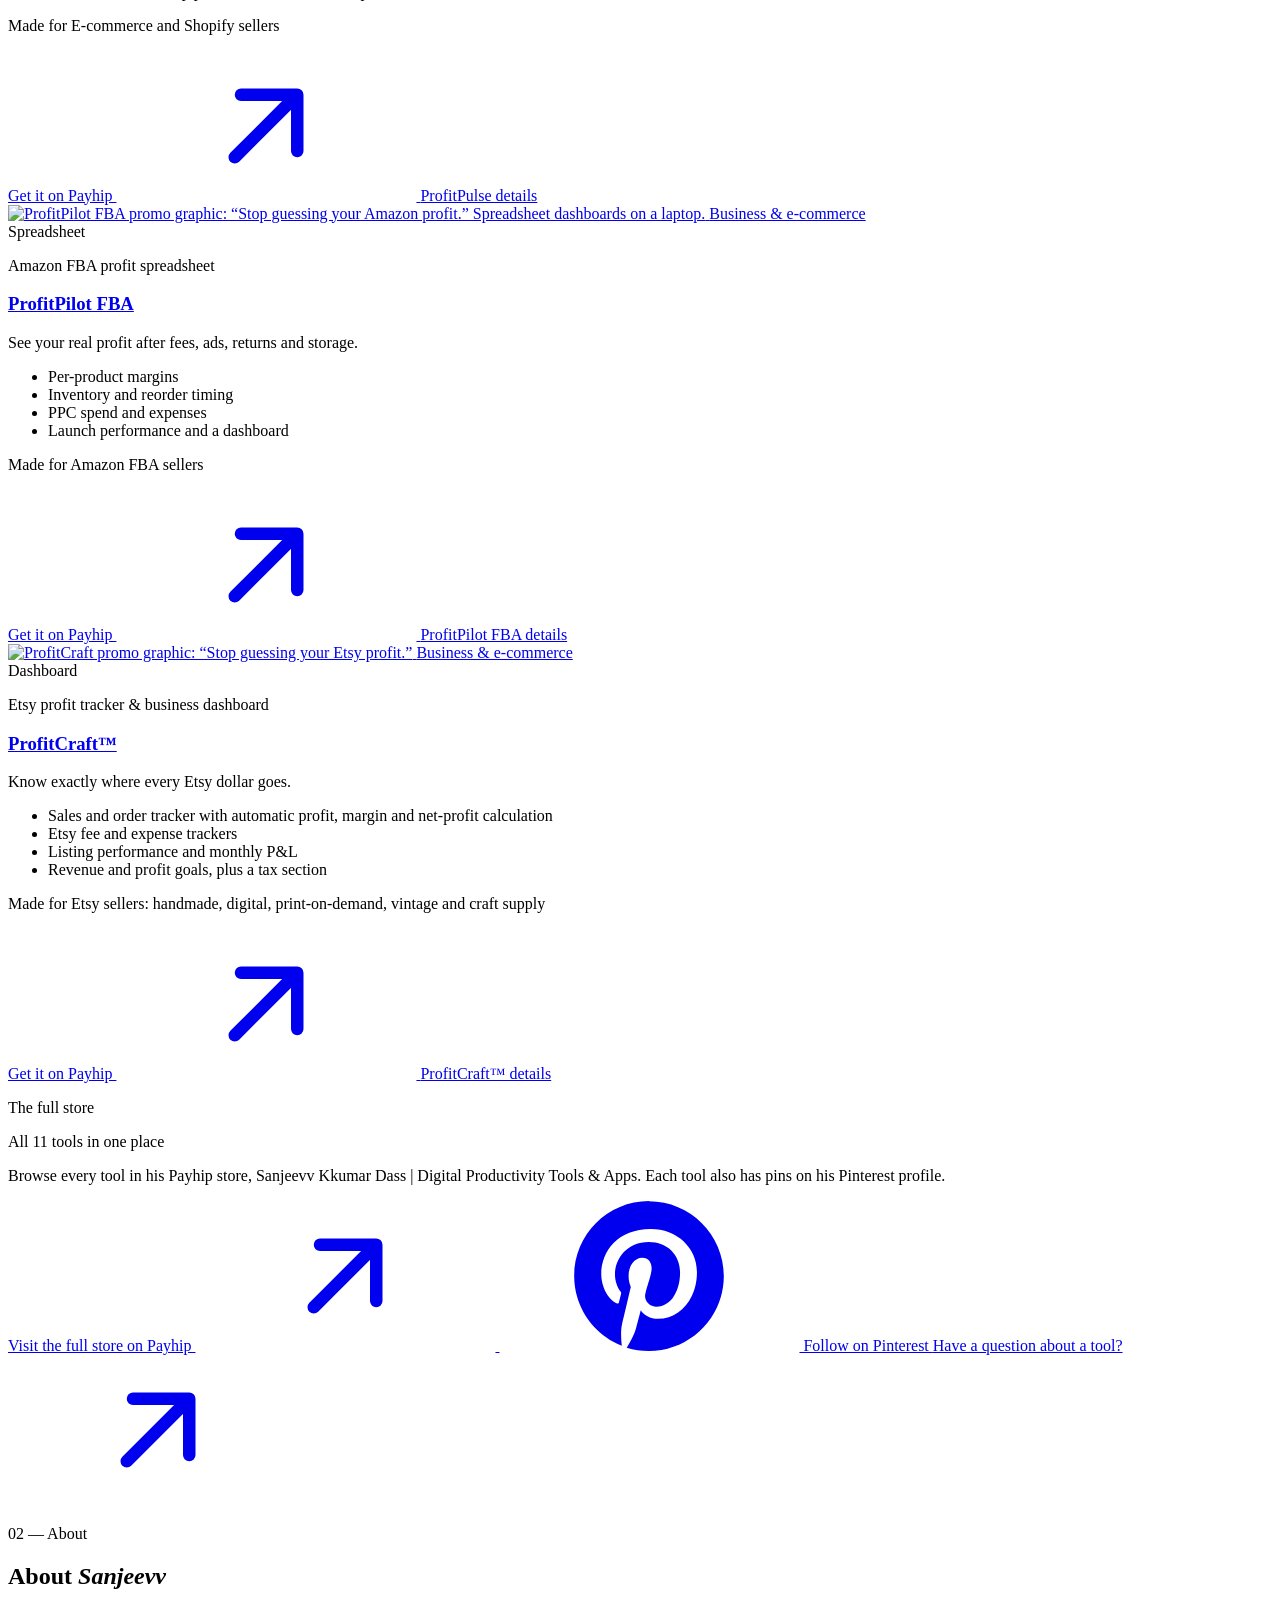
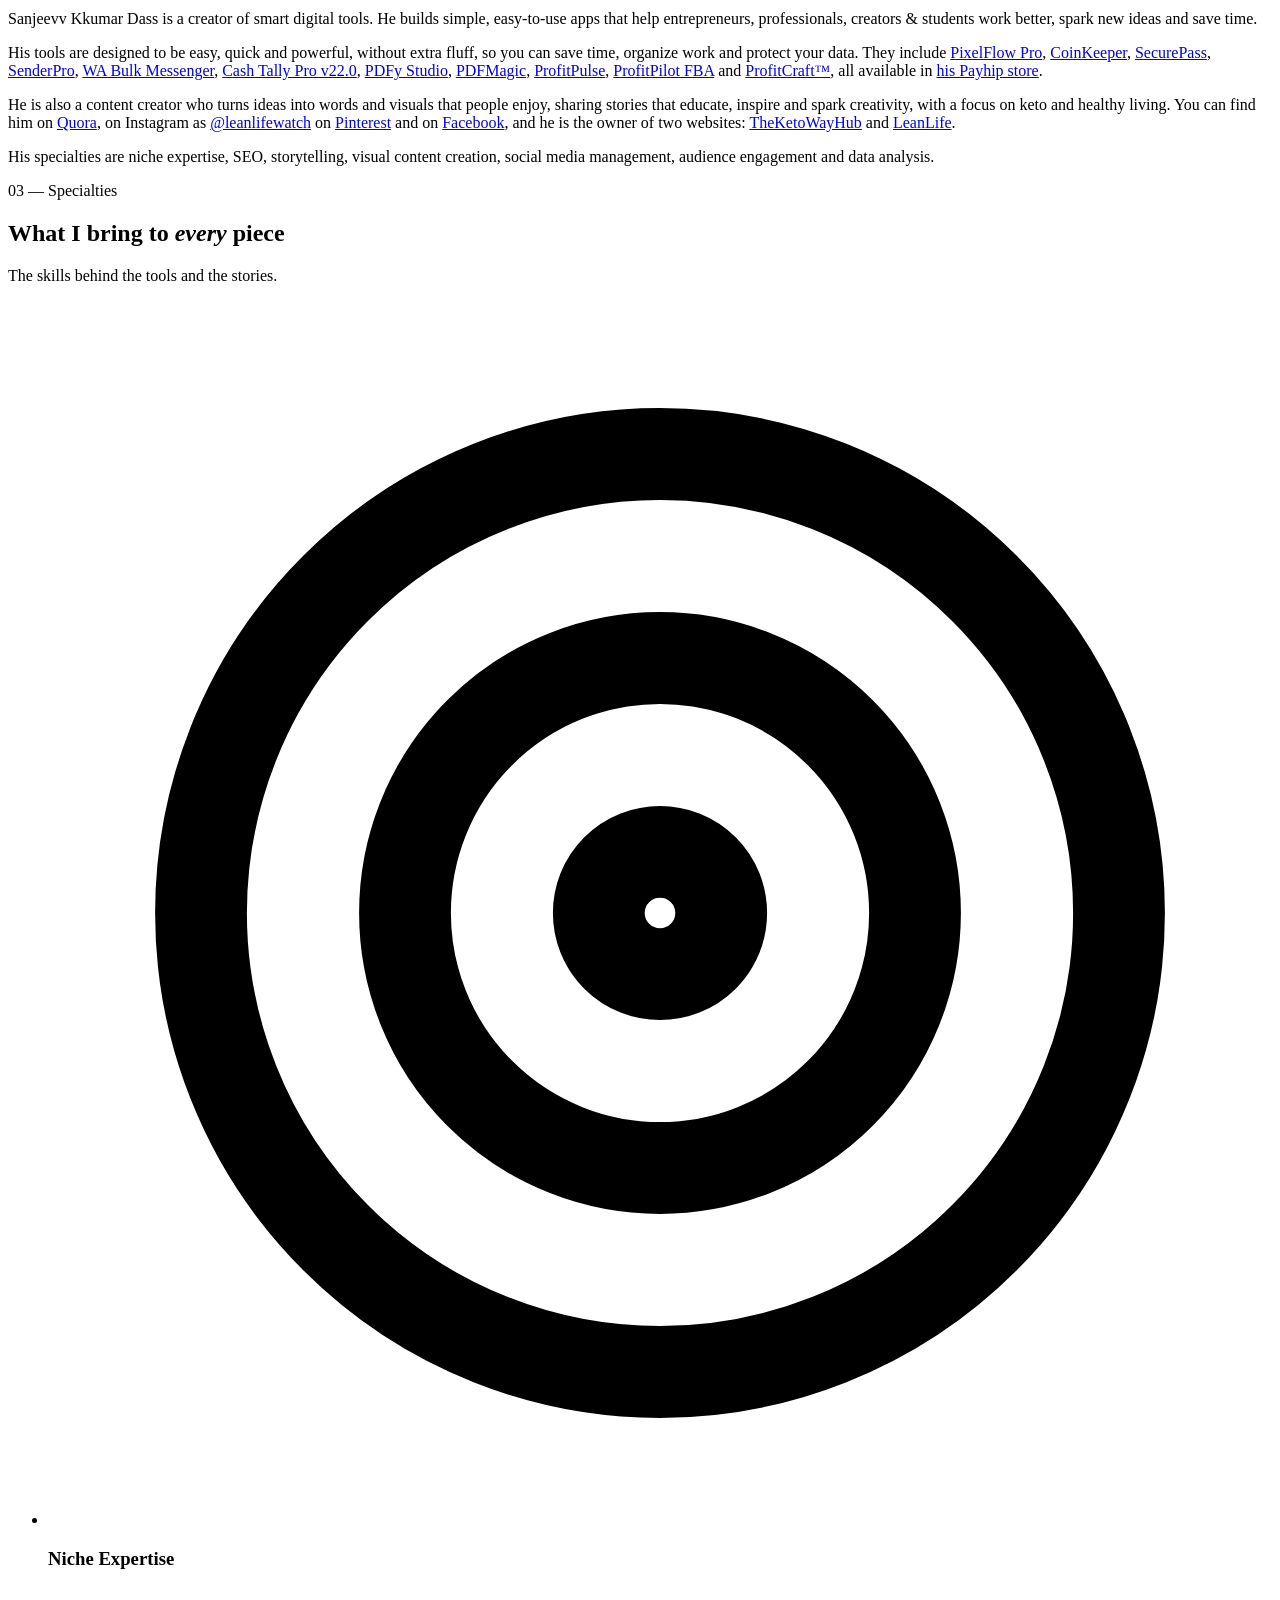
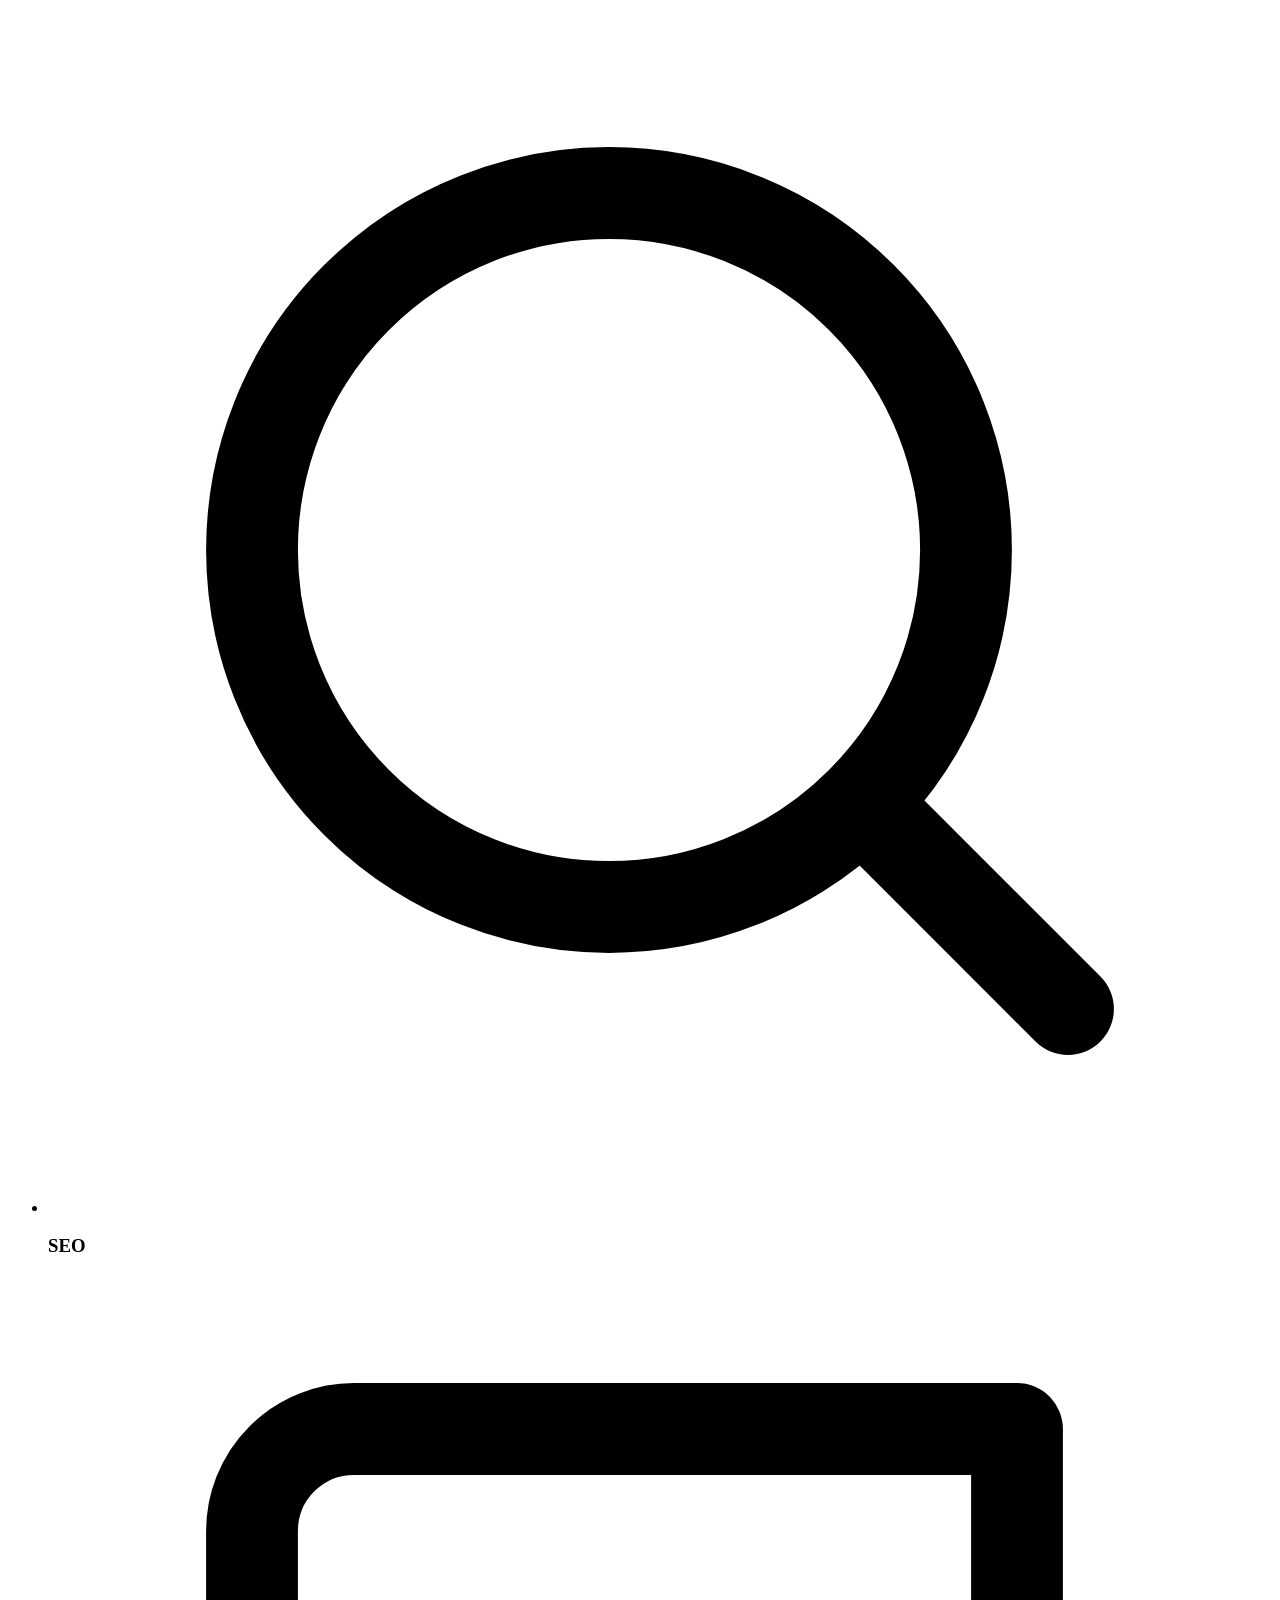
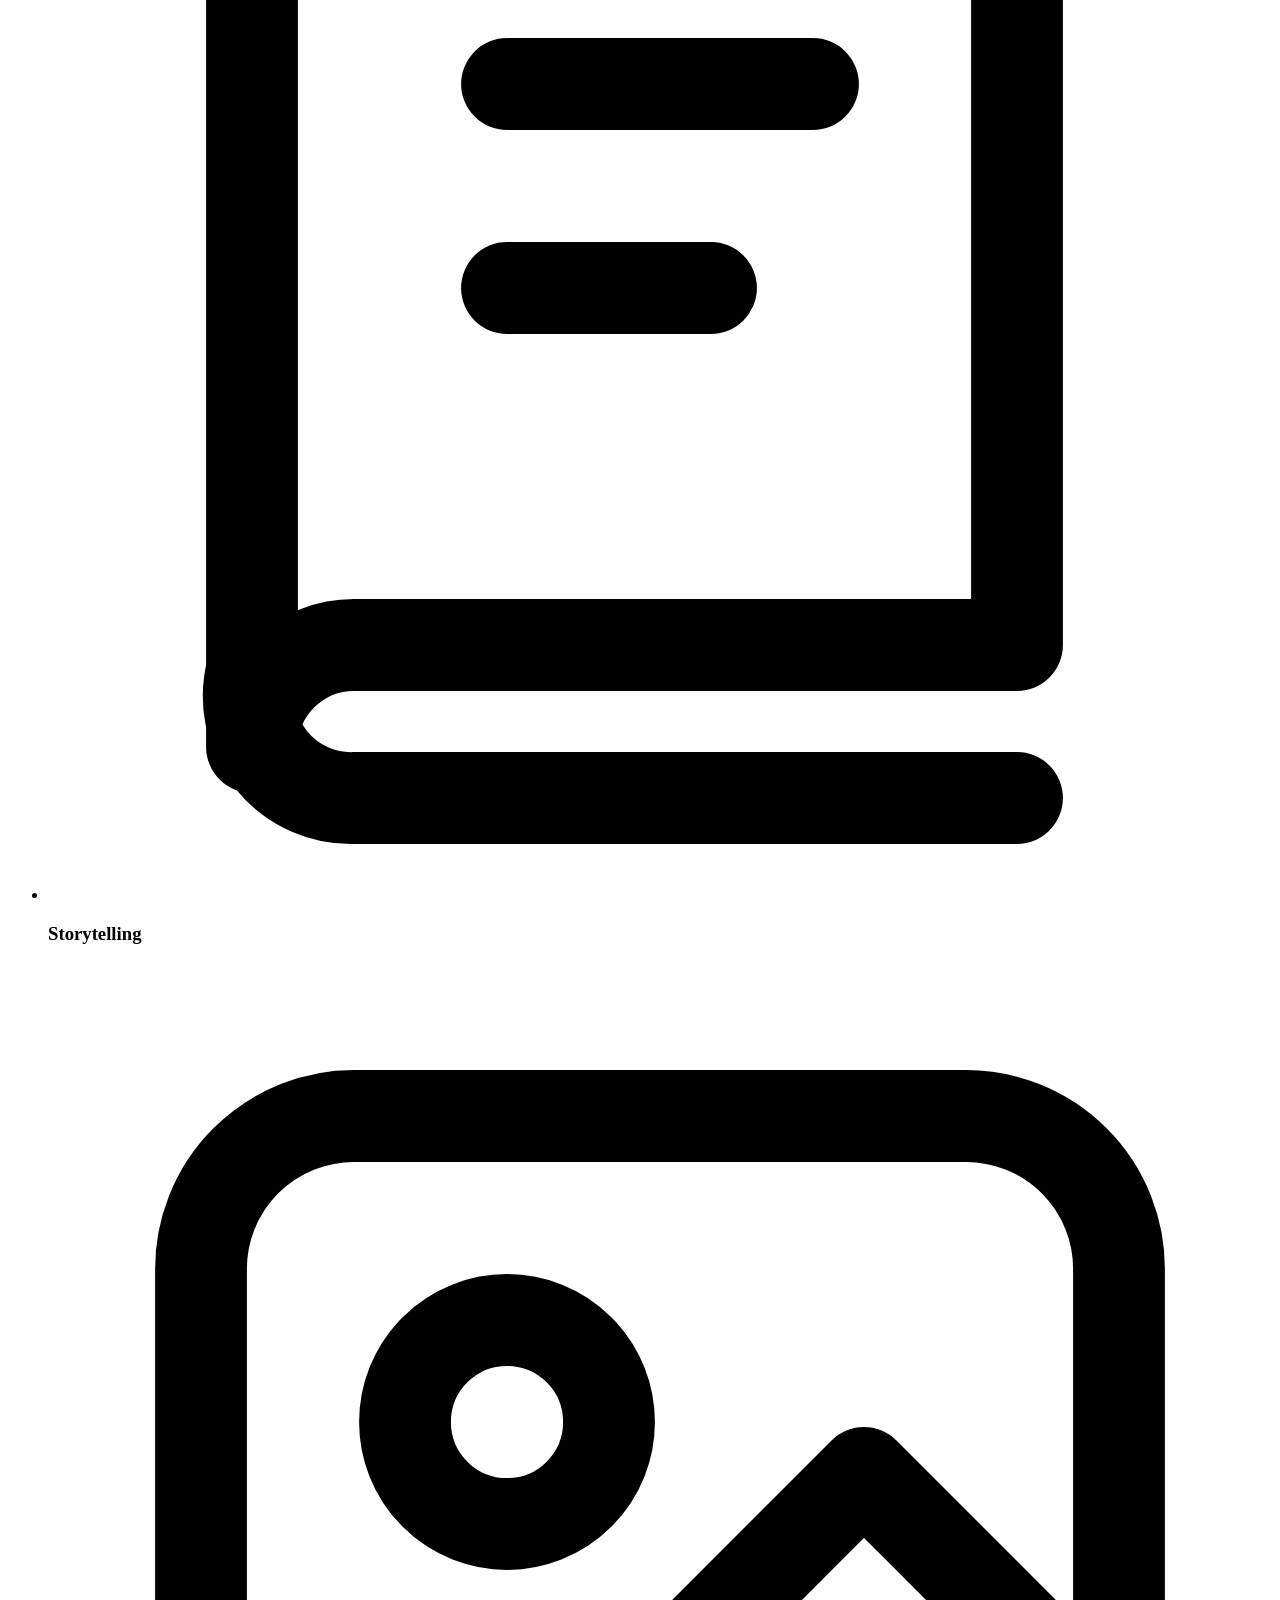
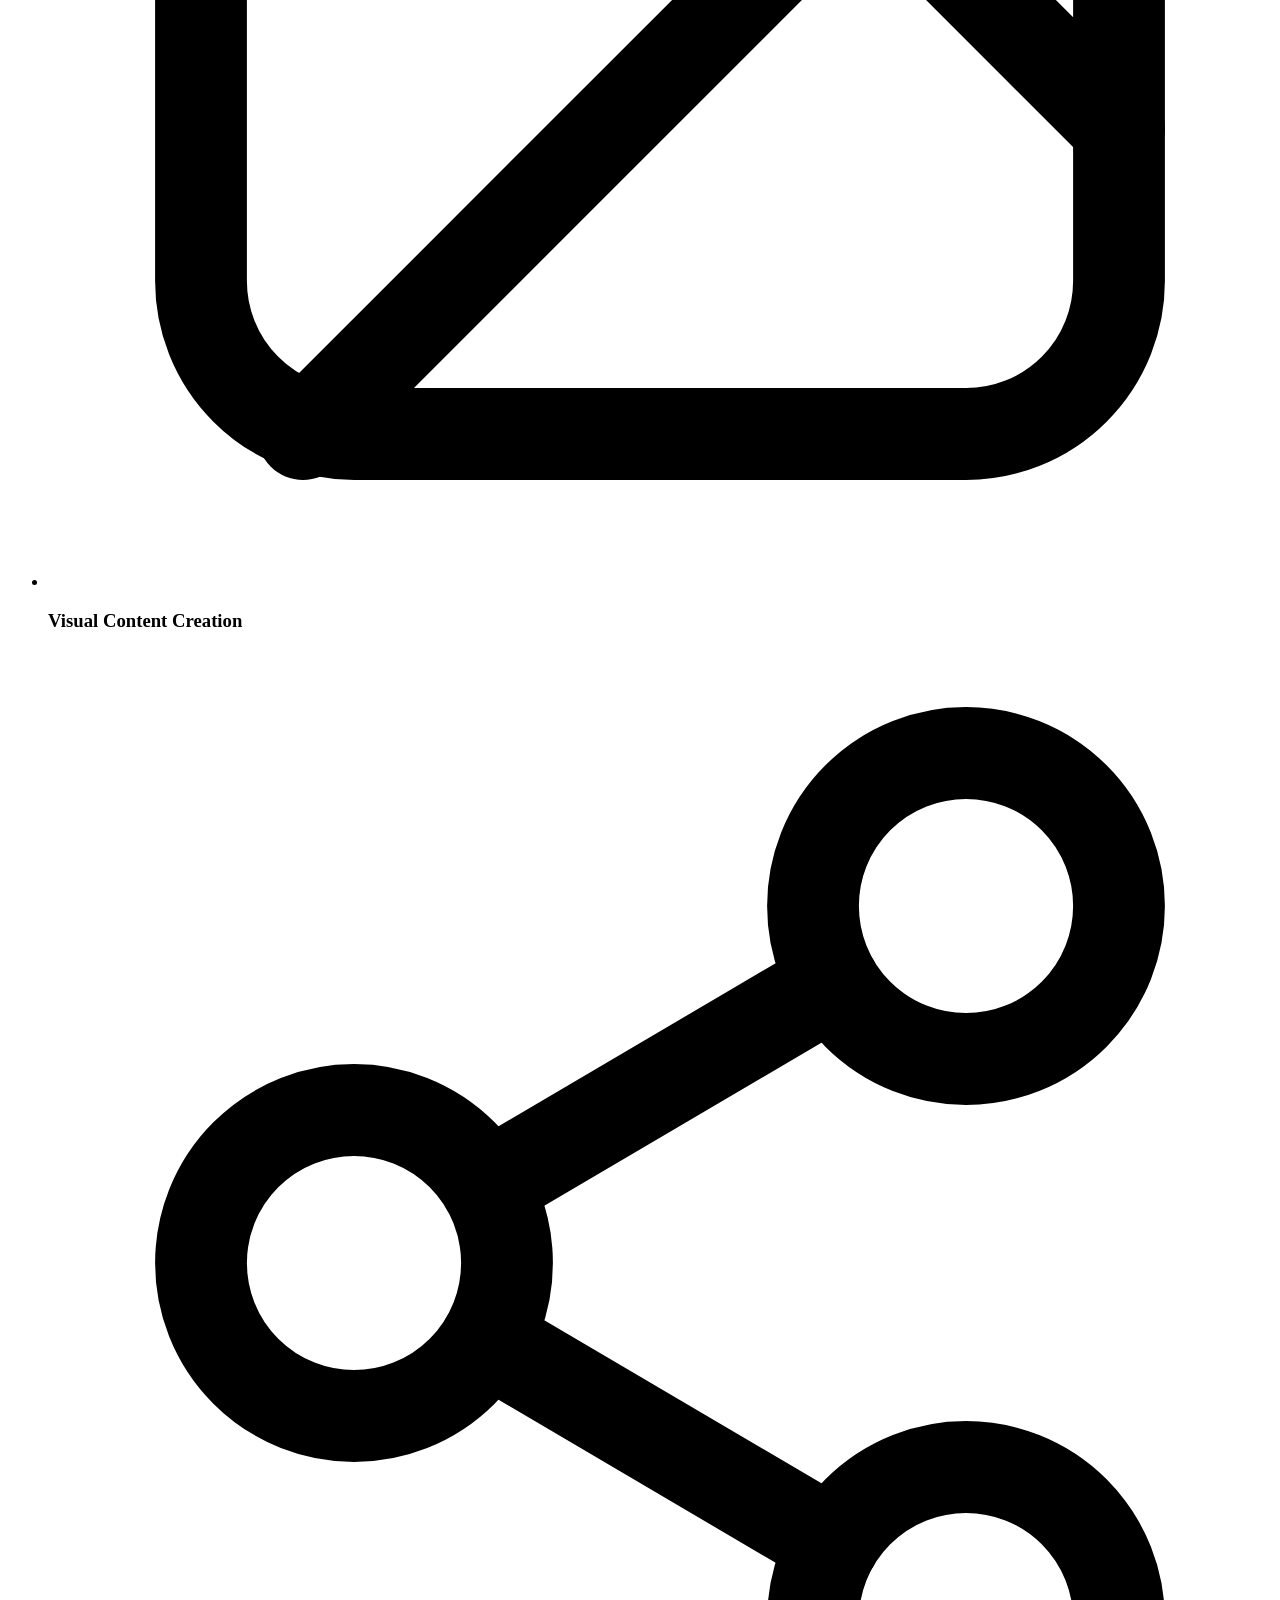
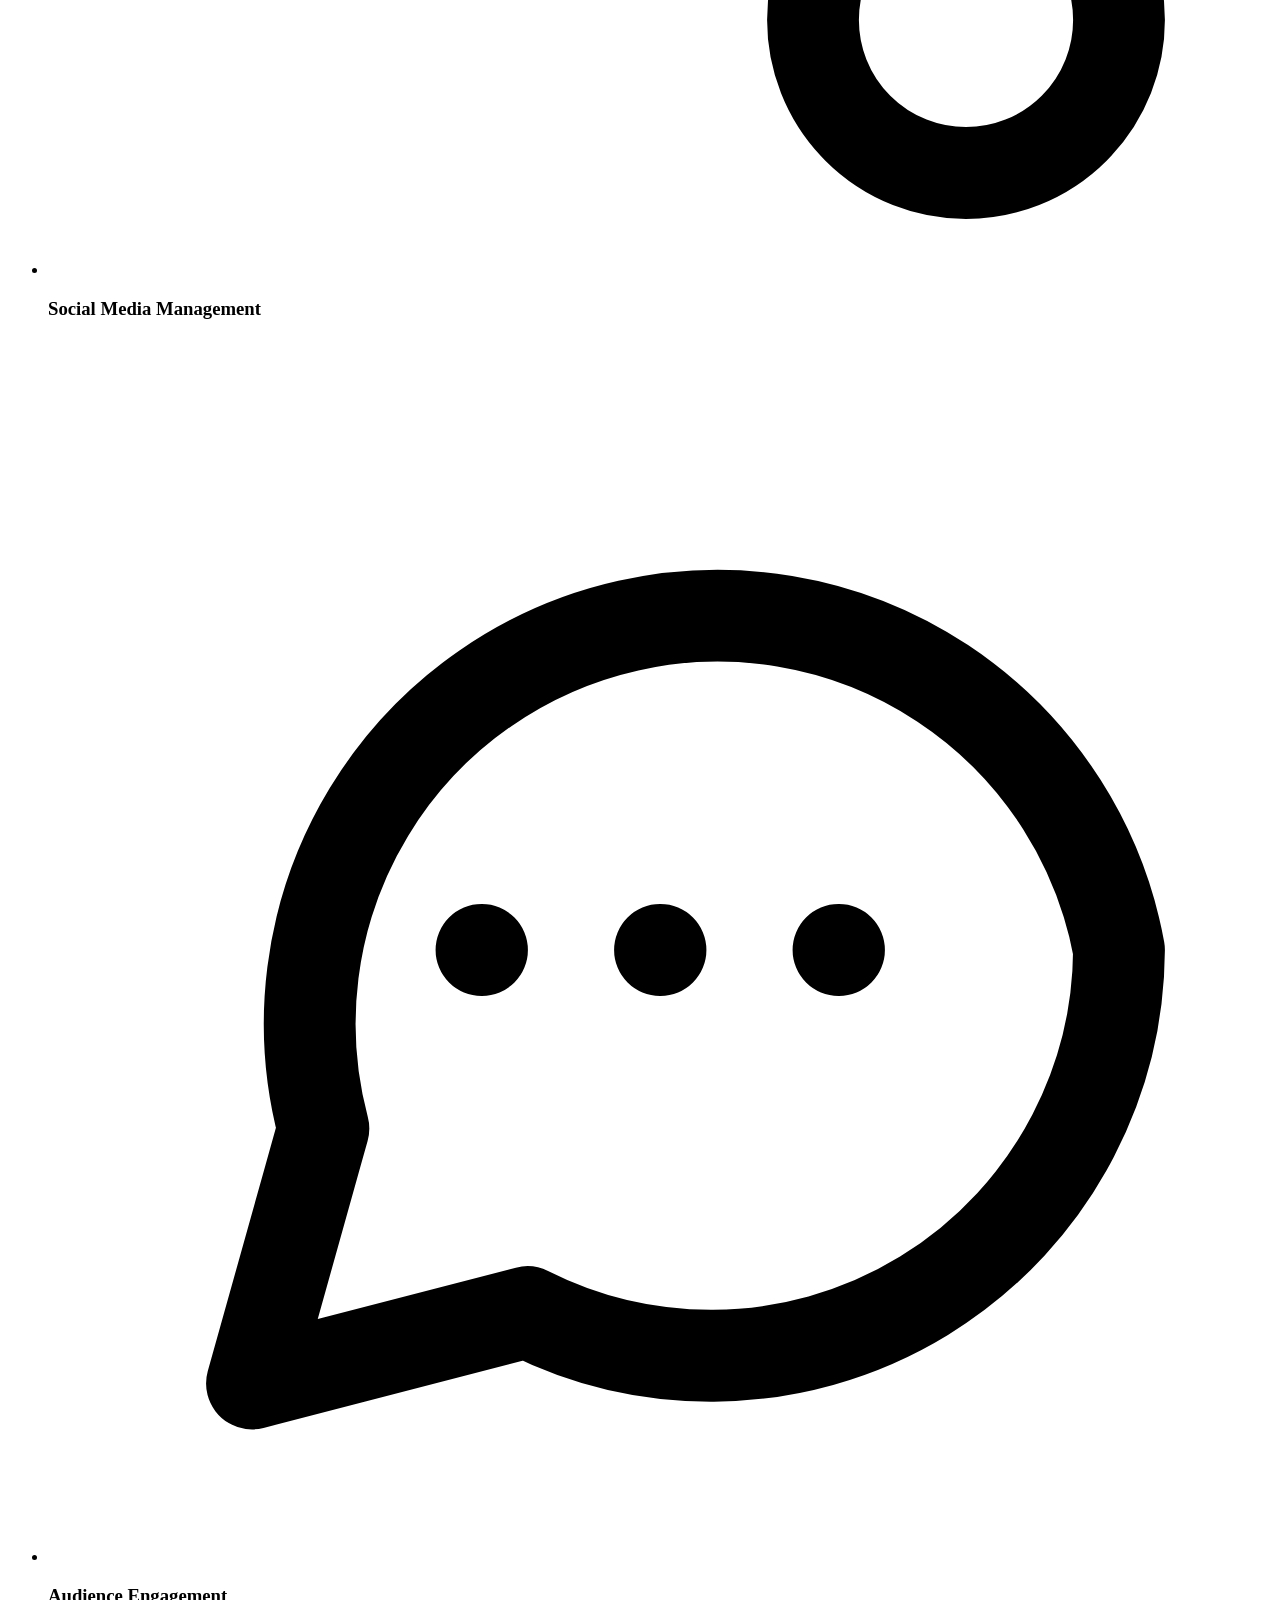
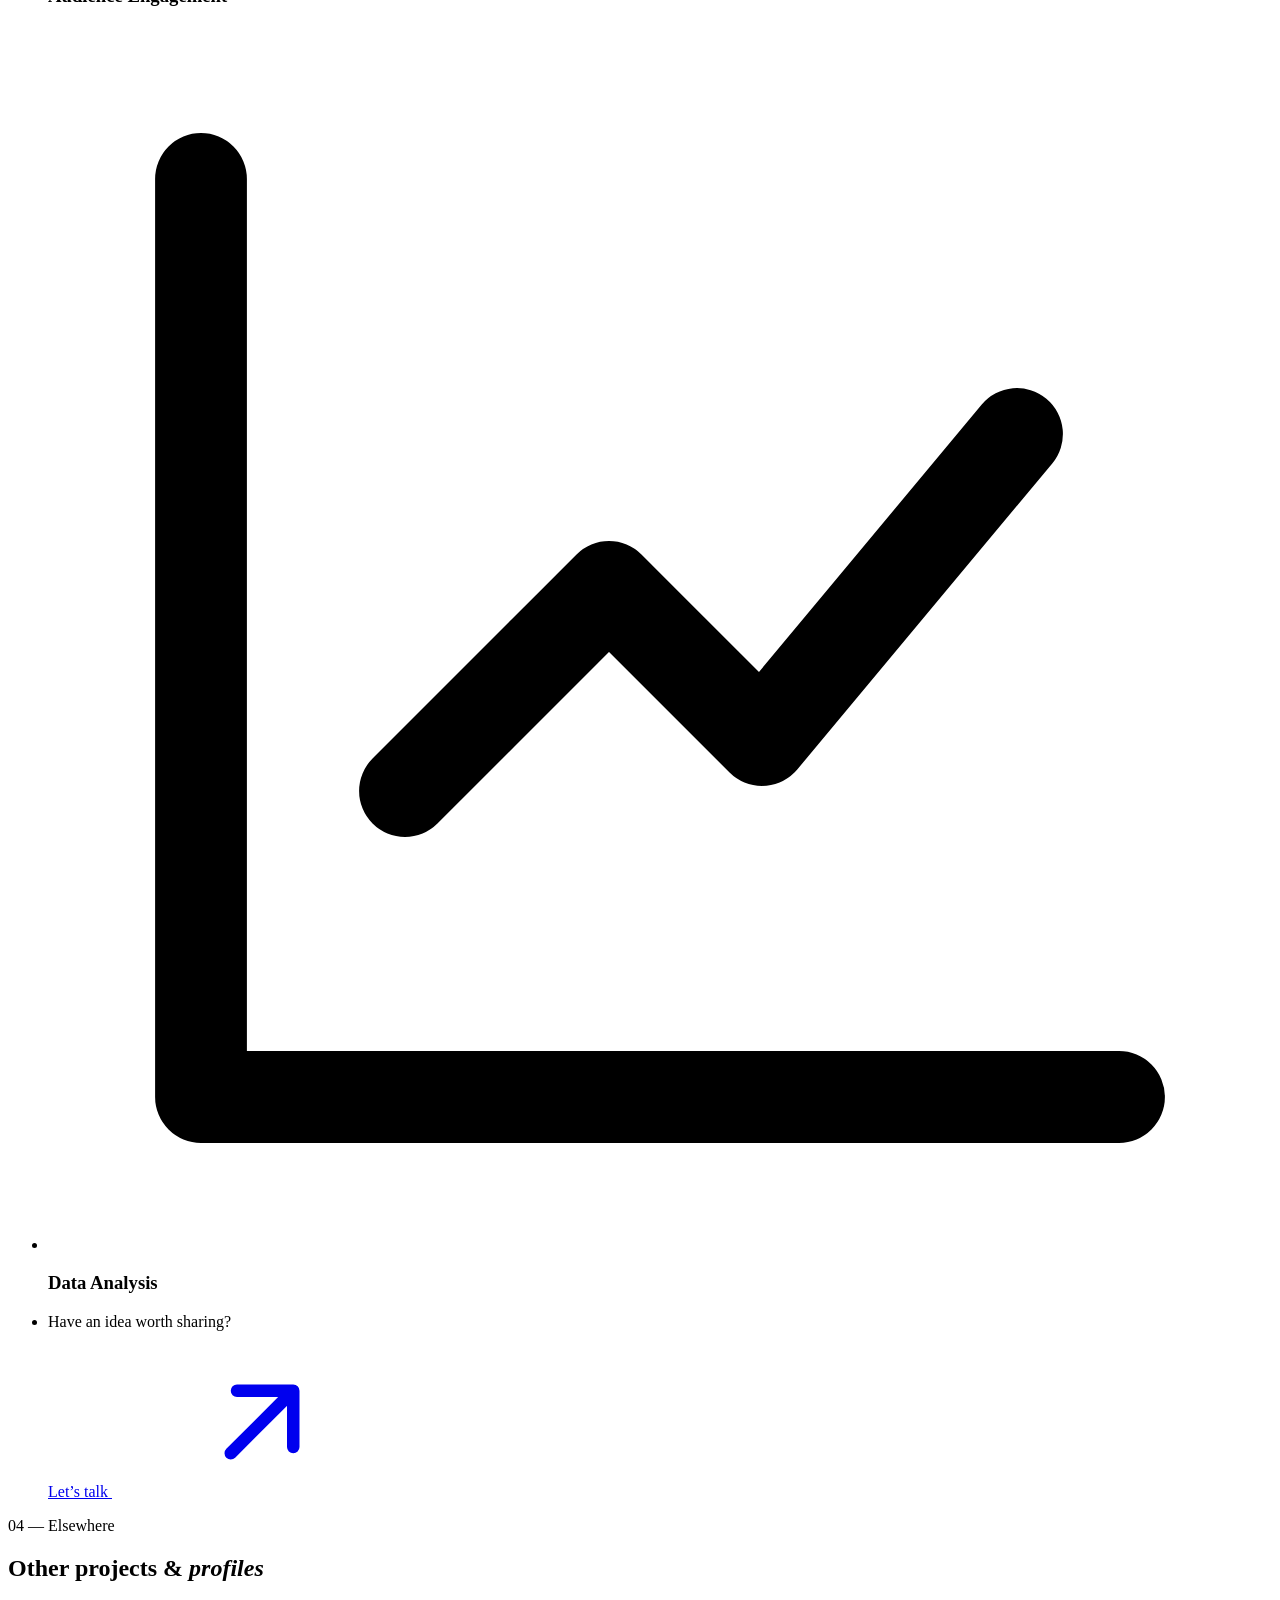
==== commit 411a8b5c: "Add files via upload" ====
--- a/index.html
+++ b/index.html
@@ -1,167 +1,1156 @@
 <!DOCTYPE html>
-<html lang="en">
-
+<html lang="en" data-theme="light">
 <head>
-	<title>Sonjeeb Kumar Das | Personal</title>
-	<meta name="p:domain_verify" content="a2a922fa2f35a44a8bd90faaf03b2ac4" />
-	<meta charset="utf-8" />
-	<meta name="viewport" content="width=device-width, initial-scale=1.0" />
-	<link rel="apple-touch-icon" sizes="180x180" href="resources/images/apple-touch-icon.png" />
-	<link rel="icon" type="image/png" sizes="32x32" href="resources/images/favicon-32x32.png" />
-	<link rel="icon" type="image/png" sizes="16x16" href="resources/images/favicon-16x16.png" />
-	<link rel="manifest" href="resources/images/site.webmanifest" />
-	<link rel="mask-icon" href="resources/images/safari-pinned-tab.svg" color="#f0c420" />
-	<link rel="shortcut icon" href="resources/images/favicon.ico" />
-	<meta name="msapplication-TileColor" content="#f0c420" />
-	<meta name="msapplication-TileImage" content="resources/images/mstile-144x144.png" />
-	<meta name="msapplication-config" content="resources/images/browserconfig.xml" />
-	<meta name="theme-color" content="#f0c420" />
-	<link href="vendors/css/bootstrap.min.css" rel="stylesheet" type="text/css" />
-	<link href="vendors/css/ionicons.min.css" rel="stylesheet" type="text/css" />
-	<link href="vendors/css/lightbox.min.css" rel="stylesheet" type="text/css" />
-	<link href="resources/css/main.css" rel="stylesheet" type="text/css" />
-	<link href="resources/css/responsive.css" rel="stylesheet" type="text/css" />
-	<link rel="preconnect" href="https://fonts.gstatic.com" />
-	<link href="https://fonts.googleapis.com/css2?family=Playfair+Display:wght@400;500;600;700;800;900&display=swap"
-		rel="stylesheet" />
-	<link rel="preconnect" href="https://fonts.gstatic.com" />
-	<link href="https://fonts.googleapis.com/css2?family=Source+Sans+Pro:wght@200;300;400;600;700;900&display=swap"
-		rel="stylesheet" />
-	<script src="vendors/js/lightbox-plus-jquery.min.js"></script>
+  <meta charset="utf-8" />
+  <meta name="viewport" content="width=device-width, initial-scale=1" />
+  <title>Sanjeevv Kkumar Dass | Digital Productivity Tools &amp; Apps</title>
+  <meta name="description" content="Offline browser tools by Sanjeevv Kkumar Dass for images, PDFs, passwords, budgets, cash counting, bulk SMS &amp; WhatsApp, and e-commerce profit tracking." />
+  <meta name="robots" content="index, follow, max-image-preview:large" />
+  <!-- ============ GOOGLE SEARCH CONSOLE VERIFICATION (HTML-tag method) ============
+       Guide: GOOGLE-SEO-NEXT-STEPS.md. In Search Console use a "URL prefix" property for
+       https://designruse.github.io/Portfolio-V2/ and choose "HTML tag". Copy ONLY the
+       content value, replace PASTE-CODE on the next line with it, and un-comment that line
+       (delete the opening and closing comment markers on that line only). Push, then click
+       Verify. Keep the tag here permanently. ============================================ -->
+  <!-- <meta name="google-site-verification" content="PASTE-CODE" /> -->
+  <link rel="canonical" href="https://designruse.github.io/Portfolio-V2/" />
+  <meta name="author" content="Sanjeevv Kkumar Dass" />
+  <meta name="p:domain_verify" content="a2a922fa2f35a44a8bd90faaf03b2ac4" />
+  <meta name="theme-color" content="#f0c420" />
+  <meta name="application-name" content="Sanjeevv Kkumar Dass" />
+  <meta name="apple-mobile-web-app-title" content="Sanjeevv" />
+  <meta name="mobile-web-app-capable" content="yes" />
+  <meta name="color-scheme" content="light dark" />
+
+  <meta property="og:type" content="profile" />
+  <meta property="og:site_name" content="Sanjeevv Kkumar Dass" />
+  <meta property="og:locale" content="en_US" />
+  <meta property="og:title" content="Sanjeevv Kkumar Dass | Digital Productivity Tools &amp; Apps" />
+  <meta property="og:description" content="Simple digital tools for entrepreneurs, professionals, creators &amp; students. Save time, organize work and protect your data with easy-to-use apps." />
+  <meta property="og:url" content="https://designruse.github.io/Portfolio-V2/" />
+  <meta property="og:image" content="https://designruse.github.io/Portfolio-V2/images/og-image.jpg" />
+  <meta property="og:image:secure_url" content="https://designruse.github.io/Portfolio-V2/images/og-image.jpg" />
+  <meta property="og:image:type" content="image/jpeg" />
+  <meta property="og:image:width" content="1200" />
+  <meta property="og:image:height" content="630" />
+  <meta property="og:image:alt" content="Sanjeevv Kkumar Dass, Creator of Smart Digital Tools – portrait on a yellow background" />
+  <meta property="og:image" content="https://designruse.github.io/Portfolio-V2/images/og-image-square.jpg" />
+  <meta property="og:image:secure_url" content="https://designruse.github.io/Portfolio-V2/images/og-image-square.jpg" />
+  <meta property="og:image:type" content="image/jpeg" />
+  <meta property="og:image:width" content="1200" />
+  <meta property="og:image:height" content="1200" />
+  <meta property="og:image:alt" content="Sanjeevv Kkumar Dass, Creator of Smart Digital Tools – square portrait card" />
+  <meta property="profile:first_name" content="Sanjeevv" />
+  <meta property="profile:last_name" content="Kkumar Dass" />
+  <meta name="twitter:card" content="summary_large_image" />
+  <meta name="twitter:title" content="Sanjeevv Kkumar Dass | Digital Productivity Tools &amp; Apps" />
+  <meta name="twitter:description" content="Offline browser tools by Sanjeevv Kkumar Dass for images, PDFs, passwords, budgets, cash counting, bulk SMS &amp; WhatsApp, and e-commerce profit tracking." />
+  <meta name="twitter:image" content="https://designruse.github.io/Portfolio-V2/images/og-image.jpg" />
+  <meta name="twitter:image:alt" content="Sanjeevv Kkumar Dass, Creator of Smart Digital Tools – portrait on a yellow background" />
+
+  <link rel="apple-touch-icon" sizes="180x180" href="images/apple-touch-icon.png" />
+  <link rel="icon" type="image/png" sizes="48x48" href="images/favicon-48x48.png" />
+  <link rel="icon" type="image/png" sizes="96x96" href="images/favicon-96x96.png" />
+  <link rel="icon" type="image/png" sizes="192x192" href="images/icon-192.png" />
+  <link rel="icon" type="image/png" sizes="32x32" href="images/favicon-32x32.png" />
+  <link rel="icon" type="image/png" sizes="16x16" href="images/favicon-16x16.png" />
+  <link rel="manifest" href="site.webmanifest" />
+  <link rel="mask-icon" href="images/safari-pinned-tab.svg" color="#f0c420" />
+  <link rel="shortcut icon" href="images/favicon.ico" />
+
+  <link rel="preload" href="fonts/fraunces-latin.woff2" as="font" type="font/woff2" crossorigin />
+  <link rel="preload" href="fonts/inter-latin.woff2" as="font" type="font/woff2" crossorigin />
+  <link rel="preload" as="image" href="images/skdas-seated.webp" type="image/webp" fetchpriority="high" />
+  <link rel="stylesheet" href="css/styles.css" />
+  <!-- Structured data.
+       Person.sameAs lists only profiles known to be his (Quora, Instagram, Pinterest, Facebook).
+       ADD YOUR PROFILE URL: when you have them, append your real LinkedIn,
+       X, Threads and YouTube profile URLs to the "sameAs" array below, e.g.
+       "https://www.linkedin.com/in/YOUR-PROFILE",
+       "https://x.com/YOUR-HANDLE",
+       "https://www.threads.net/@YOUR-HANDLE", "https://www.youtube.com/@YOUR-HANDLE" -->
+  <script type="application/ld+json">
+{
+  "@context": "https://schema.org",
+  "@graph": [
+    {
+      "@type": "Person",
+      "@id": "https://designruse.github.io/Portfolio-V2/#person",
+      "name": "Sanjeevv Kkumar Dass",
+      "alternateName": [
+        "Sonjeeb Kumar Das"
+      ],
+      "givenName": "Sanjeevv",
+      "familyName": "Kkumar Dass",
+      "jobTitle": "Creator of Smart Digital Tools",
+      "description": "Sanjeevv Kkumar Dass is a creator of smart digital tools and a content creator. He builds digital productivity tools and apps for entrepreneurs, professionals, creators & students to save time, organize work and protect their data.",
+      "image": {
+        "@type": "ImageObject",
+        "url": "https://designruse.github.io/Portfolio-V2/images/skdas-seated.webp",
+        "width": 343,
+        "height": 343
+      },
+      "url": "https://designruse.github.io/Portfolio-V2/",
+      "knowsAbout": [
+        "Digital tools",
+        "Productivity tools",
+        "Productivity apps",
+        "E-commerce profit tracking",
+        "Cash management",
+        "Bulk WhatsApp messaging",
+        "PDF tools",
+        "Offline browser apps",
+        "Personal finance",
+        "Data privacy",
+        "Bulk SMS",
+        "Image optimization",
+        "Niche Expertise",
+        "SEO",
+        "Storytelling",
+        "Visual Content Creation",
+        "Social Media Management",
+        "Audience Engagement",
+        "Data Analysis",
+        "Keto diet",
+        "Healthy living"
+      ],
+      "sameAs": [
+        "https://www.quora.com/profile/Sonjeeb-Kumar-Das",
+        "https://www.instagram.com/leanlifewatch/",
+        "https://www.pinterest.com/SanjeevvKkumarDass/",
+        "https://www.facebook.com/SanjeevvKkumarDass/",
+        "https://payhip.com/u1757007407332758617765"
+      ],
+      "mainEntityOfPage": {
+        "@id": "https://designruse.github.io/Portfolio-V2/#profilepage"
+      },
+      "subjectOf": [
+        {
+          "@id": "https://designruse.github.io/TheKetoWayHub/#website"
+        },
+        {
+          "@id": "https://designruse.github.io/LeanLife/#website"
+        }
+      ],
+      "hasOccupation": [
+        {
+          "@type": "Occupation",
+          "name": "Creator of Smart Digital Tools"
+        },
+        {
+          "@type": "Occupation",
+          "name": "Content Creator"
+        }
+      ]
+    },
+    {
+      "@type": "WebSite",
+      "@id": "https://designruse.github.io/Portfolio-V2/#website",
+      "url": "https://designruse.github.io/Portfolio-V2/",
+      "name": "Sanjeevv Kkumar Dass",
+      "description": "Offline productivity tools and apps by Sanjeevv Kkumar Dass, creator of smart digital tools.",
+      "inLanguage": "en",
+      "publisher": {
+        "@id": "https://designruse.github.io/Portfolio-V2/#person"
+      },
+      "alternateName": [
+        "Sanjeevv Kkumar Dass | Digital Productivity Tools & Apps",
+        "Sanjeevv Kkumar Dass Portfolio"
+      ]
+    },
+    {
+      "@type": "ProfilePage",
+      "@id": "https://designruse.github.io/Portfolio-V2/#profilepage",
+      "url": "https://designruse.github.io/Portfolio-V2/",
+      "name": "Sanjeevv Kkumar Dass | Digital Productivity Tools & Apps",
+      "inLanguage": "en",
+      "isPartOf": {
+        "@id": "https://designruse.github.io/Portfolio-V2/#website"
+      },
+      "mainEntity": {
+        "@id": "https://designruse.github.io/Portfolio-V2/#person"
+      },
+      "about": {
+        "@id": "https://designruse.github.io/Portfolio-V2/#person"
+      },
+      "dateModified": "2026-10-21",
+      "primaryImageOfPage": {
+        "@type": "ImageObject",
+        "url": "https://designruse.github.io/Portfolio-V2/images/og-image.jpg",
+        "width": 1200,
+        "height": 630
+      },
+      "description": "Simple digital tools for entrepreneurs, professionals, creators & students. Save time, organize work and protect your data with easy-to-use apps."
+    },
+    {
+      "@type": "WebSite",
+      "@id": "https://designruse.github.io/TheKetoWayHub/#website",
+      "name": "TheKetoWayHub",
+      "url": "https://designruse.github.io/TheKetoWayHub/",
+      "about": "Keto diet",
+      "creator": {
+        "@id": "https://designruse.github.io/Portfolio-V2/#person"
+      },
+      "copyrightHolder": {
+        "@id": "https://designruse.github.io/Portfolio-V2/#person"
+      }
+    },
+    {
+      "@type": "WebSite",
+      "@id": "https://designruse.github.io/LeanLife/#website",
+      "name": "LeanLife",
+      "url": "https://designruse.github.io/LeanLife/",
+      "about": "Healthy living",
+      "creator": {
+        "@id": "https://designruse.github.io/Portfolio-V2/#person"
+      },
+      "copyrightHolder": {
+        "@id": "https://designruse.github.io/Portfolio-V2/#person"
+      }
+    },
+    {
+      "@type": "FAQPage",
+      "@id": "https://designruse.github.io/Portfolio-V2/#faq",
+      "url": "https://designruse.github.io/Portfolio-V2/#faq",
+      "isPartOf": {
+        "@id": "https://designruse.github.io/Portfolio-V2/#website"
+      },
+      "mainEntity": [
+        {
+          "@type": "Question",
+          "name": "Who is Sanjeevv Kkumar Dass?",
+          "acceptedAnswer": {
+            "@type": "Answer",
+            "text": "Sanjeevv Kkumar Dass is a creator of smart digital tools and a content creator. He makes simple digital tools for entrepreneurs, professionals, creators & students."
+          }
+        },
+        {
+          "@type": "Question",
+          "name": "What tools has Sanjeevv Kkumar Dass made?",
+          "acceptedAnswer": {
+            "@type": "Answer",
+            "text": "He has made 11 digital tools: PixelFlow Pro, offline bulk image resizer & optimizer; CoinKeeper, expense tracker without bank linking; SecurePass, offline password generator; SenderPro, bulk personalized SMS sender; WA Bulk Messenger, bulk WhatsApp messages from CSV; Cash Tally Pro v22.0, offline cash counting & management app; PDFy Studio, offline image to PDF converter; PDFMagic, offline PDF merge, split & annotate tool; ProfitPulse, e-commerce profit calculator & inventory tracker; ProfitPilot FBA, amazon FBA profit spreadsheet; and ProfitCraft™, etsy profit tracker & business dashboard."
+          }
+        },
+        {
+          "@type": "Question",
+          "name": "Where can I buy his tools?",
+          "acceptedAnswer": {
+            "@type": "Answer",
+            "text": "His tools are sold in his Payhip store, Sanjeevv Kkumar Dass | Digital Productivity Tools & Apps. Each tool card on this page has a “Get it on Payhip” link. Most tools are single HTML files that run in your browser, offline, for a one-time payment."
+          }
+        },
+        {
+          "@type": "Question",
+          "name": "Who are his digital tools for?",
+          "acceptedAnswer": {
+            "@type": "Answer",
+            "text": "His tools are for entrepreneurs, professionals, creators & students. They help people work better, spark new ideas and save time, organize work and protect their data with easy-to-use apps that are easy, quick and powerful, without extra fluff."
+          }
+        },
+        {
+          "@type": "Question",
+          "name": "What content does Sanjeevv Kkumar Dass create?",
+          "acceptedAnswer": {
+            "@type": "Answer",
+            "text": "He creates written and visual content that shares stories to educate, inspire and spark creativity, with a focus on keto and healthy living. His specialties are niche expertise, SEO, storytelling, visual content creation, social media management, audience engagement and data analysis."
+          }
+        },
+        {
+          "@type": "Question",
+          "name": "Where can I find his work?",
+          "acceptedAnswer": {
+            "@type": "Answer",
+            "text": "You can find his work on Quora, on Instagram at @leanlifewatch, on Pinterest, on Facebook, and on the two websites he owns, TheKetoWayHub and LeanLife."
+          }
+        },
+        {
+          "@type": "Question",
+          "name": "How can I contact Sanjeevv Kkumar Dass?",
+          "acceptedAnswer": {
+            "@type": "Answer",
+            "text": "Use the contact form on this page: enter your name, email address and message, and he will reply by email."
+          }
+        }
+      ]
+    },
+    {
+      "@type": "ItemList",
+      "@id": "https://designruse.github.io/Portfolio-V2/#tools",
+      "name": "Digital tools by Sanjeevv Kkumar Dass",
+      "numberOfItems": 11,
+      "itemListElement": [
+        {
+          "@type": "ListItem",
+          "position": 1,
+          "url": "https://designruse.github.io/Portfolio-V2/tools/pixelflow-pro/",
+          "name": "PixelFlow Pro"
+        },
+        {
+          "@type": "ListItem",
+          "position": 2,
+          "url": "https://designruse.github.io/Portfolio-V2/tools/coinkeeper/",
+          "name": "CoinKeeper"
+        },
+        {
+          "@type": "ListItem",
+          "position": 3,
+          "url": "https://designruse.github.io/Portfolio-V2/tools/securepass/",
+          "name": "SecurePass"
+        },
+        {
+          "@type": "ListItem",
+          "position": 4,
+          "url": "https://designruse.github.io/Portfolio-V2/tools/senderpro/",
+          "name": "SenderPro"
+        },
+        {
+          "@type": "ListItem",
+          "position": 5,
+          "url": "https://designruse.github.io/Portfolio-V2/tools/wa-bulk-messenger/",
+          "name": "WA Bulk Messenger"
+        },
+        {
+          "@type": "ListItem",
+          "position": 6,
+          "url": "https://designruse.github.io/Portfolio-V2/tools/cash-tally-pro/",
+          "name": "Cash Tally Pro v22.0"
+        },
+        {
+          "@type": "ListItem",
+          "position": 7,
+          "url": "https://designruse.github.io/Portfolio-V2/tools/pdfy-studio/",
+          "name": "PDFy Studio"
+        },
+        {
+          "@type": "ListItem",
+          "position": 8,
+          "url": "https://designruse.github.io/Portfolio-V2/tools/pdfmagic/",
+          "name": "PDFMagic"
+        },
+        {
+          "@type": "ListItem",
+          "position": 9,
+          "url": "https://designruse.github.io/Portfolio-V2/tools/profitpulse/",
+          "name": "ProfitPulse"
+        },
+        {
+          "@type": "ListItem",
+          "position": 10,
+          "url": "https://designruse.github.io/Portfolio-V2/tools/profitpilot-fba/",
+          "name": "ProfitPilot FBA"
+        },
+        {
+          "@type": "ListItem",
+          "position": 11,
+          "url": "https://designruse.github.io/Portfolio-V2/tools/profitcraft/",
+          "name": "ProfitCraft™"
+        }
+      ]
+    }
+  ]
+}
+  </script>
+
+  <script>
+    (function () {
+      try {
+        var t = localStorage.getItem('theme');
+        if (!t) t = window.matchMedia('(prefers-color-scheme: dark)').matches ? 'dark' : 'light';
+        document.documentElement.setAttribute('data-theme', t);
+      } catch (e) {}
+      document.documentElement.classList.add('js');
+    })();
+  </script>
 </head>
-
 <body>
-	<div id="wrapper">
-		<div id="main-section">
-			<div id="main">
-				<div class="title-image"><img src="resources/images/skdas-seated.webp" alt="myImage" /></div>
-				<hr />
-				<h1>Sonjeeb Kumar Das</h1>
-				<hr />
-				<h2>Content Creator</h2>
-				<p>Hi there! I create content. I love turning ideas into words and visuals that people enjoy. My work is
-					all about sharing stories that educate, inspire, and spark creativity. Come join me on this exciting
-					journey!</p>
-				<p>Specialties:</p>
-				<p>Niche Expertise &#8226; SEO &#8226; Storytelling &#8226; Visual Content Creation &#8226; Social Media Management
-					&#8226; Audience Engagement &#8226; Data Analysis</p>
-				<a href="#contact-modal" class="btn btn-primary"><i class="ion-ios-mail"></i>Leave A Message</a>
-				<a href="#portfolio-modal" class="btn btn-primary"><i class="ion-ios-folder"></i>Check Out My Latest
-					Work</a>
-			</div>
-		</div>
-		<!-- 'Contact' modal begins -->
-		<div id="contact-modal">
-			<div class="popup">
-				<a href="#" class="close-modal"><i class="ion-ios-close-circle-outline"></i></a>
-				<div id="contact">
-					<div class="title-image"><img src="resources/images/skdas-seated.webp" alt="myImage" /></div>
-					<hr />
-					<h1>Contact Me</h1>
-					<hr />
-					<form id="contact-form" action="https://formsubmit.co/932a3e3ae7e8c98832893be9bd2ed12e"
-						target="_self" method="POST">
-						<input type="text" name="_honey" style="display:none" />
-						<input type="hidden" name="_captcha" value="false" />
-						<input type="hidden" name="_template" value="table" />
-						<div class="form-elements"><input type="text" name="entry.898255629" id="name"
-								pattern="[a-zA-Z0-9_\.\+-]+@[a-zA-Z0-9-]+\.[a-zA-Z0-9-\.]+"
-								placeholder="Enter Your Name" required /></div>
-						<div class="form-elements"><input type="email" name="entry.1880009448" id="email"
-								placeholder="Enter Your Email" required /></div>
-						<div class="form-elements"><textarea name="entry.1591960343" id="message"
-								placeholder="Message..." maxlength="160" required></textarea></div>
-						<button type="submit" class="btn btn-primary"><i class="ion-ios-send"></i>Send</button>
-					</form>
-					<!-- 'Memo' modal begins -->
-					<div id="memo-modal">
-						<div id="memo">
-							<p id="memo-text"></p>
-						</div>
-					</div>
-					<!-- 'Memo' modal ends -->
-				</div>
-			</div>
-		</div>
-		<!-- 'Contact' modal ends -->
-		<!-- 'Portfolio' modal begins -->
-		<div id="portfolio-modal">
-			<div class="popup">
-				<a href="#" class="close-modal"><i class="ion-ios-close-circle-outline"></i></a>
-				<div id="portfolio">
-					<div id="photo-and-caption">
-							<img src="./resources/images/skdas-seated.webp" alt="Sonjeeb Kumar Das">
-							<h1>My Portfolio</h1>
-					</div>
-					<div id="link-btns">
-						<a href="https://www.quora.com/profile/Sonjeeb-Kumar-Das" target="_blank" class="link-btn">
-							<div class="link-btn-icon">
-								<img src="./resources/images/quora.png" alt="Custom Keto Diet">
-							</div>
-							<p>Content Creator on Quora.com</p>
-							<div class="copy-url" link="https://www.quora.com/profile/Sonjeeb-Kumar-Das">
-								<svg>
-									<use xlink:href="./resources/images/symbol-defs.svg#icon-copy-link"></use>
-								</svg>
-							</div>
-						</a>
-						<a href="https://www.instagram.com/leanlifewatch/" target="_blank"
-							class="link-btn">
-							<div class="link-btn-icon">
-								<img src="./resources/images/Instagram.webp"
-									alt="The Essential Keto CookBook">
-							</div>
-							<p>Content Creator on Instagram.com</p>
-							<div class="copy-url" link="https://www.instagram.com/leanlifewatch/">
-								<svg>
-									<use xlink:href="./resources/images/symbol-defs.svg#icon-copy-link"></use>
-								</svg>
-							</div>
-						</a>
-						<a href="https://designruse.github.io/TheKetoWayHub/" target="_blank"
-							class="link-btn">
-							<div class="link-btn-icon">
-								<img src="./resources/images/theketowayhub.jpeg"
-									alt="The Ultimate Keto Meal Plan">
-							</div>
-							<p>Owner of TheKetoWayHub</p>
-							<div class="copy-url" link="https://designruse.github.io/TheKetoWayHub/">
-								<svg>
-									<use xlink:href="./resources/images/symbol-defs.svg#icon-copy-link"></use>
-								</svg>
-							</div>
-						</a>
-						<a href="https://designruse.github.io/LeanLife/" target="_blank"
-							class="link-btn">
-							<div class="link-btn-icon">
-								<img src="./resources/images/leanlife.jpg" alt="Keto Desserts">
-							</div>
-							<p>Owner of LeanLife</p>
-							<div class="copy-url" link="https://designruse.github.io/LeanLife/">
-								<svg>
-									<use xlink:href="./resources/images/symbol-defs.svg#icon-copy-link"></use>
-								</svg>
-							</div>
-						</a>
-						<!-- <a href="https://ketodiet.team/ds02-keto-snacks-free/?aff=sonjeebkumardas" target="_blank"
-							class="link-btn">
-							<div class="link-btn-icon">
-								<img src="./resources/images/TheKetoSnacksCookbook.webp" alt="The Keto Snacks Cookbook">
-							</div>
-							<p>The Keto Snacks Cookbook</p>
-							<div class="copy-url" link="https://tinyurl.com/4cpx5ahj">
-								<svg>
-									<use xlink:href="./resources/images/symbol-defs.svg#icon-copy-link"></use>
-								</svg>
-							</div>
-						</a> -->
-					</div>
-				</div>
-			</div>
-		</div>
-		<!-- 'Portfolio' modal ends -->
-	</div>
-	<script type="text/javascript" src="resources/js/main.js"></script>
+  <a class="skip-link" href="#main">Skip to content</a>
+
+  <svg width="0" height="0" class="sr-only" aria-hidden="true" focusable="false">
+    <symbol id="i-arrow" viewBox="0 0 24 24"><path d="M7 17 17 7M8 7h9v9" fill="none" stroke="currentColor" stroke-width="2" stroke-linecap="round" stroke-linejoin="round"/></symbol>
+    <symbol id="i-arrow-down" viewBox="0 0 24 24"><path d="M12 4v15m0 0-6-6m6 6 6-6" fill="none" stroke="currentColor" stroke-width="2" stroke-linecap="round" stroke-linejoin="round"/></symbol>
+    <symbol id="i-copy" viewBox="0 0 24 24"><g fill="none" stroke="currentColor" stroke-width="2" stroke-linecap="round" stroke-linejoin="round"><path d="M10 13a5 5 0 0 0 7.5.5l3-3a5 5 0 0 0-7-7l-1.7 1.7"/><path d="M14 11a5 5 0 0 0-7.5-.5l-3 3a5 5 0 0 0 7 7l1.7-1.7"/></g></symbol>
+    <symbol id="i-check" viewBox="0 0 24 24"><path d="m5 12.5 4.5 4.5L19 7.5" fill="none" stroke="currentColor" stroke-width="2.2" stroke-linecap="round" stroke-linejoin="round"/></symbol>
+    <symbol id="i-mail" viewBox="0 0 24 24"><g fill="none" stroke="currentColor" stroke-width="2" stroke-linecap="round" stroke-linejoin="round"><rect x="3" y="5" width="18" height="14" rx="2.5"/><path d="m4 7 8 6 8-6"/></g></symbol>
+    <symbol id="i-send" viewBox="0 0 24 24"><g fill="none" stroke="currentColor" stroke-width="2" stroke-linecap="round" stroke-linejoin="round"><path d="M22 2 11 13"/><path d="M22 2 15 22l-4-9-9-4 20-7Z"/></g></symbol>
+    <symbol id="i-sun" viewBox="0 0 24 24"><g fill="none" stroke="currentColor" stroke-width="2" stroke-linecap="round"><circle cx="12" cy="12" r="4.2"/><path d="M12 2v2M12 20v2M4.9 4.9l1.4 1.4M17.7 17.7l1.4 1.4M2 12h2M20 12h2M4.9 19.1l1.4-1.4M17.7 6.3l1.4-1.4"/></g></symbol>
+    <symbol id="i-moon" viewBox="0 0 24 24"><path d="M20.5 14.5A8.5 8.5 0 0 1 9.5 3.5a8.5 8.5 0 1 0 11 11Z" fill="none" stroke="currentColor" stroke-width="2" stroke-linejoin="round"/></symbol>
+    <symbol id="s-instagram" viewBox="0 0 24 24"><path fill="currentColor" d="M7.0301.084c-1.2768.0602-2.1487.264-2.911.5634-.7888.3075-1.4575.72-2.1228 1.3877-.6652.6677-1.075 1.3368-1.3802 2.127-.2954.7638-.4956 1.6365-.552 2.914-.0564 1.2775-.0689 1.6882-.0626 4.947.0062 3.2586.0206 3.6671.0825 4.9473.061 1.2765.264 2.1482.5635 2.9107.308.7889.72 1.4573 1.388 2.1228.6679.6655 1.3365 1.0743 2.1285 1.38.7632.295 1.6361.4961 2.9134.552 1.2773.056 1.6884.069 4.9462.0627 3.2578-.0062 3.668-.0207 4.9478-.0814 1.28-.0607 2.147-.2652 2.9098-.5633.7889-.3086 1.4578-.72 2.1228-1.3881.665-.6682 1.0745-1.3378 1.3795-2.1284.2957-.7632.4966-1.636.552-2.9124.056-1.2809.0692-1.6898.063-4.948-.0063-3.2583-.021-3.6668-.0817-4.9465-.0607-1.2797-.264-2.1487-.5633-2.9117-.3084-.7889-.72-1.4568-1.3876-2.1228C21.2982 1.33 20.628.9208 19.8378.6165 19.074.321 18.2017.1197 16.9244.0645 15.6471.0093 15.236-.005 11.977.0014 8.718.0076 8.31.0215 7.0301.0839m.1402 21.6932c-1.17-.0509-1.8053-.2453-2.2287-.408-.5606-.216-.96-.4771-1.3819-.895-.422-.4178-.6811-.8186-.9-1.378-.1644-.4234-.3624-1.058-.4171-2.228-.0595-1.2645-.072-1.6442-.079-4.848-.007-3.2037.0053-3.583.0607-4.848.05-1.169.2456-1.805.408-2.2282.216-.5613.4762-.96.895-1.3816.4188-.4217.8184-.6814 1.3783-.9003.423-.1651 1.0575-.3614 2.227-.4171 1.2655-.06 1.6447-.072 4.848-.079 3.2033-.007 3.5835.005 4.8495.0608 1.169.0508 1.8053.2445 2.228.408.5608.216.96.4754 1.3816.895.4217.4194.6816.8176.9005 1.3787.1653.4217.3617 1.056.4169 2.2263.0602 1.2655.0739 1.645.0796 4.848.0058 3.203-.0055 3.5834-.061 4.848-.051 1.17-.245 1.8055-.408 2.2294-.216.5604-.4763.96-.8954 1.3814-.419.4215-.8181.6811-1.3783.9-.4224.1649-1.0577.3617-2.2262.4174-1.2656.0595-1.6448.072-4.8493.079-3.2045.007-3.5825-.006-4.848-.0608M16.953 5.5864A1.44 1.44 0 1 0 18.39 4.144a1.44 1.44 0 0 0-1.437 1.4424M5.8385 12.012c.0067 3.4032 2.7706 6.1557 6.173 6.1493 3.4026-.0065 6.157-2.7701 6.1506-6.1733-.0065-3.4032-2.771-6.1565-6.174-6.1498-3.403.0067-6.156 2.771-6.1496 6.1738M8 12.0077a4 4 0 1 1 4.008 3.9921A3.9996 3.9996 0 0 1 8 12.0077"/></symbol>
+    <symbol id="s-quora" viewBox="0 0 24 24"><path fill="currentColor" d="M7.3799.9483A11.9628 11.9628 0 0 1 21.248 19.5397l2.4096 2.4225c.7322.7362.21 1.9905-.8272 1.9905l-10.7105.01a12.52 12.52 0 0 1-.304 0h-.02A11.9628 11.9628 0 0 1 7.3818.9503Zm7.3217 4.428a7.1717 7.1717 0 1 0-5.4873 13.2512 7.1717 7.1717 0 0 0 5.4883-13.2511Z"/></symbol>
+    <symbol id="s-facebook" viewBox="0 0 24 24"><path fill="currentColor" d="M9.101 23.691v-7.98H6.627v-3.667h2.474v-1.58c0-4.085 1.848-5.978 5.858-5.978.401 0 .955.042 1.468.103a8.68 8.68 0 0 1 1.141.195v3.325a8.623 8.623 0 0 0-.653-.036 26.805 26.805 0 0 0-.733-.009c-.707 0-1.259.096-1.675.309a1.686 1.686 0 0 0-.679.622c-.258.42-.374.995-.374 1.752v1.297h3.919l-.386 2.103-.287 1.564h-3.246v8.245C19.396 23.238 24 18.179 24 12.044c0-6.627-5.373-12-12-12s-12 5.373-12 12c0 5.628 3.874 10.35 9.101 11.647Z"/></symbol>
+    <symbol id="s-x" viewBox="0 0 24 24"><path fill="currentColor" d="M14.234 10.162 22.977 0h-2.072l-7.591 8.824L7.251 0H.258l9.168 13.343L.258 24H2.33l8.016-9.318L16.749 24h6.993zm-2.837 3.299-.929-1.329L3.076 1.56h3.182l5.965 8.532.929 1.329 7.754 11.09h-3.182z"/></symbol>
+    <symbol id="s-whatsapp" viewBox="0 0 24 24"><path fill="currentColor" d="M17.472 14.382c-.297-.149-1.758-.867-2.03-.967-.273-.099-.471-.148-.67.15-.197.297-.767.966-.94 1.164-.173.199-.347.223-.644.075-.297-.15-1.255-.463-2.39-1.475-.883-.788-1.48-1.761-1.653-2.059-.173-.297-.018-.458.13-.606.134-.133.298-.347.446-.52.149-.174.198-.298.298-.497.099-.198.05-.371-.025-.52-.075-.149-.669-1.612-.916-2.207-.242-.579-.487-.5-.669-.51-.173-.008-.371-.01-.57-.01-.198 0-.52.074-.792.372-.272.297-1.04 1.016-1.04 2.479 0 1.462 1.065 2.875 1.213 3.074.149.198 2.096 3.2 5.077 4.487.709.306 1.262.489 1.694.625.712.227 1.36.195 1.871.118.571-.085 1.758-.719 2.006-1.413.248-.694.248-1.289.173-1.413-.074-.124-.272-.198-.57-.347m-5.421 7.403h-.004a9.87 9.87 0 01-5.031-1.378l-.361-.214-3.741.982.998-3.648-.235-.374a9.86 9.86 0 01-1.51-5.26c.001-5.45 4.436-9.884 9.888-9.884 2.64 0 5.122 1.03 6.988 2.898a9.825 9.825 0 012.893 6.994c-.003 5.45-4.437 9.884-9.885 9.884m8.413-18.297A11.815 11.815 0 0012.05 0C5.495 0 .16 5.335.157 11.892c0 2.096.547 4.142 1.588 5.945L.057 24l6.305-1.654a11.882 11.882 0 005.683 1.448h.005c6.554 0 11.89-5.335 11.893-11.893a11.821 11.821 0 00-3.48-8.413Z"/></symbol>
+    <symbol id="s-pinterest" viewBox="0 0 24 24"><path fill="currentColor" d="M12.017 0C5.396 0 .029 5.367.029 11.987c0 5.079 3.158 9.417 7.618 11.162-.105-.949-.199-2.403.041-3.439.219-.937 1.406-5.957 1.406-5.957s-.359-.72-.359-1.781c0-1.663.967-2.911 2.168-2.911 1.024 0 1.518.769 1.518 1.688 0 1.029-.653 2.567-.992 3.992-.285 1.193.6 2.165 1.775 2.165 2.128 0 3.768-2.245 3.768-5.487 0-2.861-2.063-4.869-5.008-4.869-3.41 0-5.409 2.562-5.409 5.199 0 1.033.394 2.143.889 2.741.099.12.112.225.085.345-.09.375-.293 1.199-.334 1.363-.053.225-.172.271-.401.165-1.495-.69-2.433-2.878-2.433-4.646 0-3.776 2.748-7.252 7.92-7.252 4.158 0 7.392 2.967 7.392 6.923 0 4.135-2.607 7.462-6.233 7.462-1.214 0-2.354-.629-2.758-1.379l-.749 2.848c-.269 1.045-1.004 2.352-1.498 3.146 1.123.345 2.306.535 3.55.535 6.607 0 11.985-5.365 11.985-11.987C23.97 5.39 18.592.026 11.985.026L12.017 0z"/></symbol>
+    <symbol id="s-telegram" viewBox="0 0 24 24"><path fill="currentColor" d="M11.944 0A12 12 0 0 0 0 12a12 12 0 0 0 12 12 12 12 0 0 0 12-12A12 12 0 0 0 12 0a12 12 0 0 0-.056 0zm4.962 7.224c.1-.002.321.023.465.14a.506.506 0 0 1 .171.325c.016.093.036.306.02.472-.18 1.898-.962 6.502-1.36 8.627-.168.9-.499 1.201-.82 1.23-.696.065-1.225-.46-1.9-.902-1.056-.693-1.653-1.124-2.678-1.8-1.185-.78-.417-1.21.258-1.91.177-.184 3.247-2.977 3.307-3.23.007-.032.014-.15-.056-.212s-.174-.041-.249-.024c-.106.024-1.793 1.14-5.061 3.345-.48.33-.913.49-1.302.48-.428-.008-1.252-.241-1.865-.44-.752-.245-1.349-.374-1.297-.789.027-.216.325-.437.893-.663 3.498-1.524 5.83-2.529 6.998-3.014 3.332-1.386 4.025-1.627 4.476-1.635z"/></symbol>
+    <symbol id="s-reddit" viewBox="0 0 24 24"><path fill="currentColor" d="M12 0C5.373 0 0 5.373 0 12c0 3.314 1.343 6.314 3.515 8.485l-2.286 2.286C.775 23.225 1.097 24 1.738 24H12c6.627 0 12-5.373 12-12S18.627 0 12 0Zm4.388 3.199c1.104 0 1.999.895 1.999 1.999 0 1.105-.895 2-1.999 2-.946 0-1.739-.657-1.947-1.539v.002c-1.147.162-2.032 1.15-2.032 2.341v.007c1.776.067 3.4.567 4.686 1.363.473-.363 1.064-.58 1.707-.58 1.547 0 2.802 1.254 2.802 2.802 0 1.117-.655 2.081-1.601 2.531-.088 3.256-3.637 5.876-7.997 5.876-4.361 0-7.905-2.617-7.998-5.87-.954-.447-1.614-1.415-1.614-2.538 0-1.548 1.255-2.802 2.803-2.802.645 0 1.239.218 1.712.585 1.275-.79 2.881-1.291 4.64-1.365v-.01c0-1.663 1.263-3.034 2.88-3.207.188-.911.993-1.595 1.959-1.595Zm-8.085 8.376c-.784 0-1.459.78-1.506 1.797-.047 1.016.64 1.429 1.426 1.429.786 0 1.371-.369 1.418-1.385.047-1.017-.553-1.841-1.338-1.841Zm7.406 0c-.786 0-1.385.824-1.338 1.841.047 1.017.634 1.385 1.418 1.385.785 0 1.473-.413 1.426-1.429-.046-1.017-.721-1.797-1.506-1.797Zm-3.703 4.013c-.974 0-1.907.048-2.77.135-.147.015-.241.168-.183.305.483 1.154 1.622 1.964 2.953 1.964 1.33 0 2.47-.81 2.953-1.964.057-.137-.037-.29-.184-.305-.863-.087-1.795-.135-2.769-.135Z"/></symbol>
+    <symbol id="s-threads" viewBox="0 0 24 24"><path fill="currentColor" d="M18.263 11.097c-.03-3.486-1.92-5.586-5.111-5.586-2.13 0-3.922.963-4.863 2.499l2.062 1.438c.535-.843 1.272-1.543 2.628-1.543 1.528 0 2.318.85 2.544 2.431a15 15 0 0 0-2.236-.173c-4.125 0-6.068 1.867-6.068 4.336s1.943 3.99 4.804 3.99c3.139 0 5.013-2.115 5.781-4.735.798.361 1.348 1.204 1.348 2.47 0 3.387-3.907 5.232-7.22 5.232-4.885 0-8.077-3.207-8.077-8.424 0-6.392 4.223-10.487 9.9-10.487 3.808 0 5.69 1.671 6.97 3.914l2.108-1.475C21.44 2.078 18.331 0 13.663 0 6.227 0 1.168 5.277 1.168 12.934c0 7 4.953 11.066 10.856 11.066 4.878 0 9.809-2.846 9.809-7.716 0-2.545-1.46-4.231-3.569-5.187m-6.33 4.855c-1.077 0-2.026-.512-2.026-1.453 0-1.483 1.822-1.934 3.606-1.934.678 0 1.34.045 1.927.173-.422 1.927-1.671 3.215-3.508 3.214Z"/></symbol>
+    <symbol id="s-youtube" viewBox="0 0 24 24"><path fill="currentColor" d="M23.498 6.186a3.016 3.016 0 0 0-2.122-2.136C19.505 3.545 12 3.545 12 3.545s-7.505 0-9.377.505A3.017 3.017 0 0 0 .502 6.186C0 8.07 0 12 0 12s0 3.93.502 5.814a3.016 3.016 0 0 0 2.122 2.136c1.871.505 9.376.505 9.376.505s7.505 0 9.377-.505a3.015 3.015 0 0 0 2.122-2.136C24 15.93 24 12 24 12s0-3.93-.502-5.814zM9.545 15.568V8.432L15.818 12l-6.273 3.568z"/></symbol>
+    <symbol id="s-linkedin" viewBox="0 0 24 24"><path fill="currentColor" d="M4.98 3.5a2.5 2.5 0 1 1 0 5 2.5 2.5 0 0 1 0-5zM3 9.75h4V21H3zM9.5 9.75h3.8v1.6h.05c.53-.95 1.83-1.95 3.77-1.95 4.03 0 4.78 2.5 4.78 5.75V21h-4v-5.1c0-1.22-.02-2.78-1.7-2.78-1.7 0-1.96 1.33-1.96 2.7V21h-4z"/></symbol>
+    <symbol id="i-share" viewBox="0 0 24 24"><g fill="none" stroke="currentColor" stroke-width="2" stroke-linecap="round" stroke-linejoin="round"><path d="M4 12v7a2 2 0 0 0 2 2h12a2 2 0 0 0 2-2v-7"/><path d="m16 6-4-4-4 4M12 2v13"/></g></symbol>
+  </svg>
+
+  <header class="site-header" id="top">
+    <nav class="nav container" aria-label="Primary">
+      <a class="brand" href="#top">
+        <span class="brand-mark" aria-hidden="true">S</span>
+        <span class="brand-name">Sanjeevv<span class="brand-dot">.</span></span><span class="sr-only"> Kkumar Dass, back to top</span>
+      </a>
+      <ul class="nav-links" id="nav-menu">
+        <li><a href="#tools">Tools</a></li>
+        <li><a href="#about">About</a></li>
+        <li><a href="#specialties">Specialties</a></li>
+        <li><a href="#work">Projects</a></li>
+        <li><a href="#faq">FAQ</a></li>
+        <li><a href="#contact">Contact</a></li>
+        <li class="nav-cta-mobile"><a class="btn btn-primary" href="#contact">Leave a message</a></li>
+      </ul>
+      <div class="nav-actions">
+        <button class="icon-btn theme-toggle" type="button" aria-label="Switch to dark theme">
+          <svg class="ico ico-moon" aria-hidden="true"><use href="#i-moon"/></svg>
+          <svg class="ico ico-sun" aria-hidden="true"><use href="#i-sun"/></svg>
+        </button>
+        <a class="btn btn-primary btn-sm nav-cta" href="#contact">Say hello</a>
+        <button class="icon-btn menu-toggle" type="button" aria-label="Open menu" aria-expanded="false" aria-controls="nav-menu">
+          <span class="bars" aria-hidden="true"><span></span><span></span><span></span></span>
+        </button>
+      </div>
+    </nav>
+  </header>
+
+  <main id="main">
+    <!-- HERO -->
+    <section class="hero" id="home" aria-labelledby="hero-title">
+      <div class="hero-bg" aria-hidden="true"></div>
+      <div class="container hero-grid">
+        <div class="hero-copy">
+          <p class="eyebrow rise"><span class="pulse" aria-hidden="true"></span>Creator of Smart Digital Tools</p>
+          <h1 id="hero-title" class="display rise">
+            <span class="hello">Hi, I’m</span>
+            <span class="name-line">Sanjeevv</span>
+            <span class="name-line"><em>Kkumar</em> Dass</span>
+          </h1>
+          <p class="lead rise">Simple digital tools for entrepreneurs, professionals, creators &amp; students. Save time, organize work and protect your data with easy-to-use apps.</p>
+          <p class="lead-sub rise">Easy, quick and powerful — without the extra fluff.</p>
+          <div class="hero-ctas rise">
+            <a class="btn btn-primary btn-down" href="#tools">
+              <svg class="ico" aria-hidden="true"><use href="#i-arrow-down"/></svg>
+              Explore the tools
+            </a>
+            <a class="btn btn-ghost" href="#contact">
+              <svg class="ico" aria-hidden="true"><use href="#i-mail"/></svg>
+              Leave a message
+            </a>
+          </div>
+        </div>
+
+        <div class="hero-visual">
+          <div class="portrait">
+            <div class="portrait-ring" aria-hidden="true"></div>
+            <div class="portrait-disc" aria-hidden="true"></div>
+            <img src="images/skdas-seated.webp" width="343" height="343" alt="Portrait of Sanjeevv Kkumar Dass, seated with his hand resting under his chin" fetchpriority="high" decoding="async" data-pin-description="Sanjeevv Kkumar Dass – Creator of Smart Digital Tools: simple, easy-to-use apps that help you save time, organize work and protect your data." />
+            <div class="badge badge-a" aria-hidden="true"><span class="badge-dot"></span>Offline &amp; private</div>
+            <div class="badge badge-b" aria-hidden="true">✦ No subscriptions</div>
+          </div>
+        </div>
+      </div>
+    </section>
+
+    <!-- MARQUEE -->
+    <div class="marquee" aria-hidden="true">
+      <div class="marquee-track">
+        <span>PixelFlow Pro</span><i>✦</i><span>CoinKeeper</span><i>✦</i><span>SecurePass</span><i>✦</i><span>SenderPro</span><i>✦</i><span>WA Bulk Messenger</span><i>✦</i><span>Cash Tally Pro v22.0</span><i>✦</i><span>PDFy Studio</span><i>✦</i><span>PDFMagic</span><i>✦</i><span>ProfitPulse</span><i>✦</i><span>ProfitPilot FBA</span><i>✦</i><span>ProfitCraft™</span><i>✦</i>
+        <span>PixelFlow Pro</span><i>✦</i><span>CoinKeeper</span><i>✦</i><span>SecurePass</span><i>✦</i><span>SenderPro</span><i>✦</i><span>WA Bulk Messenger</span><i>✦</i><span>Cash Tally Pro v22.0</span><i>✦</i><span>PDFy Studio</span><i>✦</i><span>PDFMagic</span><i>✦</i><span>ProfitPulse</span><i>✦</i><span>ProfitPilot FBA</span><i>✦</i><span>ProfitCraft™</span><i>✦</i>
+      </div>
+    </div>
+
+
+
+    <!-- TOOLS -->
+    <section class="section section-tools" id="tools" aria-labelledby="tools-title">
+      <div class="container">
+        <header class="section-head tools-head reveal">
+          <div>
+            <p class="kicker">01 — Tools</p>
+            <h2 id="tools-title" class="h2">Offline <em>productivity tools</em> &amp; apps</h2>
+            <p class="section-sub">Digital productivity tools &amp; apps that help you work better, spark new ideas and save time. Easy, quick and powerful, without extra fluff. Most run as a single file in your browser, offline, for a one-time payment.</p>
+            <a class="text-link store-link" href="https://payhip.com/u1757007407332758617765" target="_blank" rel="me noopener">Visit the full store on Payhip <svg class="ico" aria-hidden="true"><use href="#i-arrow"/></svg></a>
+          </div>
+          <div class="filters" role="group" aria-label="Filter tools by category">
+            <button class="chip" type="button" data-filter="all" aria-pressed="true">All <span class="chip-count">11</span></button>
+            <button class="chip" type="button" data-filter="business" aria-pressed="false">Business &amp; e-commerce <span class="chip-count">5</span></button>
+            <button class="chip" type="button" data-filter="money" aria-pressed="false">Money <span class="chip-count">2</span></button>
+            <button class="chip" type="button" data-filter="privacy" aria-pressed="false">Privacy &amp; security <span class="chip-count">1</span></button>
+            <button class="chip" type="button" data-filter="media" aria-pressed="false">Images &amp; PDF <span class="chip-count">3</span></button>
+          </div>
+        </header>
+        <p class="sr-only" id="tools-status" role="status" aria-live="polite"></p>
+        <div class="tools-grid" id="tools-grid">
+          <article class="tool-card reveal" data-cat="media" id="tool-pixelflow-pro" aria-labelledby="tool-pixelflow-pro-name">
+            <a class="tool-media" href="tools/pixelflow-pro/" tabindex="-1" aria-hidden="true">
+              <img src="images/tools/pixelflow-pro-480.webp" srcset="images/tools/pixelflow-pro-480.webp 480w, images/tools/pixelflow-pro-736.webp 736w" sizes="(min-width: 1240px) 370px, (min-width: 1080px) 30vw, (min-width: 641px) 46vw, 92vw" width="480" height="853" loading="lazy" decoding="async" alt="PixelFlow Pro promo graphic: “50 images. One batch. Done.” Resize, optimize, preview, download." data-pin-description="PixelFlow Pro – Offline bulk image resizer &amp; optimizer. Resize, compress and ZIP hundreds of images right in your browser." />
+              <span class="tool-cat">Images &amp; PDF</span>
+            </a>
+            <div class="tool-body">
+              <div class="tool-meta">
+                <span class="tool-format">Browser app · offline</span>
+                <!-- PRICE SLOT: to show a price later, add <span class="tool-price">$X</span> here (styles are ready in css/styles.css). -->
+              </div>
+              <p class="tool-kind">Offline bulk image resizer &amp; optimizer</p>
+              <h3 id="tool-pixelflow-pro-name" class="tool-name"><a href="tools/pixelflow-pro/">PixelFlow Pro</a></h3>
+              <p class="tool-tagline">Resize, compress and ZIP hundreds of images right in your browser.</p>
+              <ul class="tool-features" role="list">
+                  <li>Works offline, with no uploads or installs</li>
+                  <li>Exact size or resize by percentage, with quality control and preview</li>
+                  <li>Download the whole batch as one ZIP file</li>
+                  <li>Single HTML file</li>
+              </ul>
+              <p class="tool-audience"><span>Made for</span> E-commerce sellers, creators, designers, freelancers and small agencies</p>
+              <div class="tool-actions">
+                <a class="btn btn-primary btn-sm tool-cta" href="https://payhip.com/b/JuTpC" target="_blank" rel="noopener" aria-label="Get PixelFlow Pro on Payhip (opens in a new tab)">
+                  Get it on Payhip
+                  <svg class="ico" aria-hidden="true"><use href="#i-arrow"/></svg>
+                </a>
+                <a class="text-link tool-more" href="tools/pixelflow-pro/">PixelFlow Pro details</a>
+              </div>
+            </div>
+          </article>
+          <article class="tool-card reveal" data-cat="money" id="tool-coinkeeper" aria-labelledby="tool-coinkeeper-name">
+            <a class="tool-media" href="tools/coinkeeper/" tabindex="-1" aria-hidden="true">
+              <img src="images/tools/coinkeeper-480.webp" srcset="images/tools/coinkeeper-480.webp 480w, images/tools/coinkeeper-736.webp 736w" sizes="(min-width: 1240px) 370px, (min-width: 1080px) 30vw, (min-width: 641px) 46vw, 92vw" width="480" height="853" loading="lazy" decoding="async" alt="CoinKeeper promo graphic: “Where did your salary go?” with the app on a phone screen." data-pin-description="CoinKeeper – Expense tracker without bank linking. Track income and expenses and always know your monthly balance." />
+              <span class="tool-cat">Money</span>
+            </a>
+            <div class="tool-body">
+              <div class="tool-meta">
+                <span class="tool-format">Browser app · HTML</span>
+                <!-- PRICE SLOT: to show a price later, add <span class="tool-price">$X</span> here (styles are ready in css/styles.css). -->
+              </div>
+              <p class="tool-kind">Expense tracker without bank linking</p>
+              <h3 id="tool-coinkeeper-name" class="tool-name"><a href="tools/coinkeeper/">CoinKeeper</a></h3>
+              <p class="tool-tagline">Track income and expenses and always know your monthly balance.</p>
+              <ul class="tool-features" role="list">
+                  <li>Budgets and recurring bills</li>
+                  <li>Spending charts</li>
+                  <li>No bank linking and no ads</li>
+                  <li>One-time payment</li>
+              </ul>
+              <p class="tool-audience"><span>Made for</span> Salaried people, freelancers, students, side hustlers and families</p>
+              <div class="tool-actions">
+                <a class="btn btn-primary btn-sm tool-cta" href="https://payhip.com/b/kFY6P" target="_blank" rel="noopener" aria-label="Get CoinKeeper on Payhip (opens in a new tab)">
+                  Get it on Payhip
+                  <svg class="ico" aria-hidden="true"><use href="#i-arrow"/></svg>
+                </a>
+                <a class="text-link tool-more" href="tools/coinkeeper/">CoinKeeper details</a>
+              </div>
+            </div>
+          </article>
+          <article class="tool-card reveal" data-cat="privacy" id="tool-securepass" aria-labelledby="tool-securepass-name">
+            <a class="tool-media" href="tools/securepass/" tabindex="-1" aria-hidden="true">
+              <img src="images/tools/securepass-480.webp" srcset="images/tools/securepass-480.webp 480w, images/tools/securepass-736.webp 736w" sizes="(min-width: 1240px) 370px, (min-width: 1080px) 30vw, (min-width: 641px) 46vw, 92vw" width="480" height="853" loading="lazy" decoding="async" alt="SecurePass promo graphic: “Stop trusting the cloud. Generate strong passwords without sharing your data.”" data-pin-description="SecurePass – Offline password generator. Strong passwords generated on your own device, with no cloud and no tracking." />
+              <span class="tool-cat">Privacy &amp; security</span>
+            </a>
+            <div class="tool-body">
+              <div class="tool-meta">
+                <span class="tool-format">Browser app · offline</span>
+                <!-- PRICE SLOT: to show a price later, add <span class="tool-price">$X</span> here (styles are ready in css/styles.css). -->
+              </div>
+              <p class="tool-kind">Offline password generator</p>
+              <h3 id="tool-securepass-name" class="tool-name"><a href="tools/securepass/">SecurePass</a></h3>
+              <p class="tool-tagline">Strong passwords generated on your own device, with no cloud and no tracking.</p>
+              <ul class="tool-features" role="list">
+                  <li>Real-time strength meter</li>
+                  <li>Custom length and character sets</li>
+                  <li>Copy to clipboard in one click</li>
+                  <li>Local AES-256 encryption</li>
+              </ul>
+              <p class="tool-audience"><span>Made for</span> Professionals, business owners and students</p>
+              <div class="tool-actions">
+                <a class="btn btn-primary btn-sm tool-cta" href="https://payhip.com/b/VXnq9" target="_blank" rel="noopener" aria-label="Get SecurePass on Payhip (opens in a new tab)">
+                  Get it on Payhip
+                  <svg class="ico" aria-hidden="true"><use href="#i-arrow"/></svg>
+                </a>
+                <a class="text-link tool-more" href="tools/securepass/">SecurePass details</a>
+              </div>
+            </div>
+          </article>
+          <article class="tool-card reveal" data-cat="business" id="tool-senderpro" aria-labelledby="tool-senderpro-name">
+            <a class="tool-media" href="tools/senderpro/" tabindex="-1" aria-hidden="true">
+              <img src="images/tools/senderpro-offline-480.webp" srcset="images/tools/senderpro-offline-480.webp 480w, images/tools/senderpro-offline-736.webp 736w" sizes="(min-width: 1240px) 370px, (min-width: 1080px) 30vw, (min-width: 641px) 46vw, 92vw" width="480" height="853" loading="lazy" decoding="async" alt="SenderPro promo graphic: “Send bulk SMS” with the app open on a laptop." data-pin-description="SenderPro – Bulk personalized SMS sender. Send bulk personalized SMS from your own device." />
+              <span class="tool-cat">Business &amp; e-commerce</span>
+            </a>
+            <div class="tool-body">
+              <div class="tool-meta">
+                <span class="tool-format">Single HTML file</span>
+                <!-- PRICE SLOT: to show a price later, add <span class="tool-price">$X</span> here (styles are ready in css/styles.css). -->
+              </div>
+              <p class="tool-kind">Bulk personalized SMS sender</p>
+              <h3 id="tool-senderpro-name" class="tool-name"><a href="tools/senderpro/">SenderPro</a></h3>
+              <p class="tool-tagline">Send bulk personalized SMS from your own device.</p>
+              <ul class="tool-features" role="list">
+                  <li>Your contact lists stay private</li>
+                  <li>One-time purchase with lifetime access</li>
+                  <li>Works on Windows, macOS, Android and iOS</li>
+              </ul>
+              <p class="tool-audience"><span>Made for</span> Small businesses, retailers, agencies, schools, clinics and marketers</p>
+              <div class="tool-actions">
+                <a class="btn btn-primary btn-sm tool-cta" href="https://payhip.com/b/y9urE" target="_blank" rel="noopener" aria-label="Get SenderPro on Payhip (opens in a new tab)">
+                  Get it on Payhip
+                  <svg class="ico" aria-hidden="true"><use href="#i-arrow"/></svg>
+                </a>
+                <a class="text-link tool-more" href="tools/senderpro/">SenderPro details</a>
+              </div>
+            </div>
+          </article>
+          <article class="tool-card reveal" data-cat="business" id="tool-wa-bulk-messenger" aria-labelledby="tool-wa-bulk-messenger-name">
+            <a class="tool-media tool-media-shot" href="tools/wa-bulk-messenger/" tabindex="-1" aria-hidden="true">
+              <img src="images/tools/wa-bulk-messenger-480.webp" srcset="images/tools/wa-bulk-messenger-480.webp 480w, images/tools/wa-bulk-messenger-736.webp 736w" sizes="(min-width: 1240px) 370px, (min-width: 1080px) 30vw, (min-width: 641px) 46vw, 92vw" width="480" height="342" loading="lazy" decoding="async" alt="WA Bulk Messenger app screenshot: CSV upload, message template and message preview panels." data-pin-description="WA Bulk Messenger – Bulk WhatsApp messages from CSV. Send personalized bulk WhatsApp messages from an uploaded CSV." />
+              <span class="tool-cat">Business &amp; e-commerce</span>
+            </a>
+            <div class="tool-body">
+              <div class="tool-meta">
+                <span class="tool-format">Single HTML file</span>
+                <!-- PRICE SLOT: to show a price later, add <span class="tool-price">$X</span> here (styles are ready in css/styles.css). -->
+              </div>
+              <p class="tool-kind">Bulk WhatsApp messages from CSV</p>
+              <h3 id="tool-wa-bulk-messenger-name" class="tool-name"><a href="tools/wa-bulk-messenger/">WA Bulk Messenger</a></h3>
+              <p class="tool-tagline">Send personalized bulk WhatsApp messages from an uploaded CSV.</p>
+              <ul class="tool-features" role="list">
+                  <li>Personalize with {Name}, {Phone} and custom tags</li>
+                  <li>Dashboard with ready-made templates for sales, payments and offers</li>
+                  <li>Lifetime updates and support</li>
+              </ul>
+              <p class="tool-audience"><span>Made for</span> Shop owners, coaches, freelancers and marketers</p>
+              <div class="tool-actions">
+                <a class="btn btn-primary btn-sm tool-cta" href="https://payhip.com/b/xycf0" target="_blank" rel="noopener" aria-label="Get WA Bulk Messenger on Payhip (opens in a new tab)">
+                  Get it on Payhip
+                  <svg class="ico" aria-hidden="true"><use href="#i-arrow"/></svg>
+                </a>
+                <a class="text-link tool-more" href="tools/wa-bulk-messenger/">WA Bulk Messenger details</a>
+              </div>
+            </div>
+          </article>
+          <article class="tool-card reveal" data-cat="money" id="tool-cash-tally-pro" aria-labelledby="tool-cash-tally-pro-name">
+            <a class="tool-media tool-media-shot" href="tools/cash-tally-pro/" tabindex="-1" aria-hidden="true">
+              <img src="images/tools/cash-tally-pro-480.webp" srcset="images/tools/cash-tally-pro-480.webp 480w, images/tools/cash-tally-pro-736.webp 736w" sizes="(min-width: 1240px) 370px, (min-width: 1080px) 30vw, (min-width: 641px) 46vw, 92vw" width="480" height="472" loading="lazy" decoding="async" alt="Cash Tally Pro v22.0 app screenshot: summary totals and a denomination management table." data-pin-description="Cash Tally Pro v22.0 – Offline cash counting &amp; management app. Count and manage cash with real-time totals." />
+              <span class="tool-cat">Money</span>
+            </a>
+            <div class="tool-body">
+              <div class="tool-meta">
+                <span class="tool-format">Browser app · offline</span>
+                <!-- PRICE SLOT: to show a price later, add <span class="tool-price">$X</span> here (styles are ready in css/styles.css). -->
+              </div>
+              <p class="tool-kind">Offline cash counting &amp; management app</p>
+              <h3 id="tool-cash-tally-pro-name" class="tool-name"><a href="tools/cash-tally-pro/">Cash Tally Pro v22.0</a></h3>
+              <p class="tool-tagline">Count and manage cash with real-time totals.</p>
+              <ul class="tool-features" role="list">
+                  <li>Indian rupee denominations, from ₹2000 notes to 50 paise coins</li>
+                  <li>Session locks and validation</li>
+                  <li>CSV import and export</li>
+                  <li>One-time payment</li>
+              </ul>
+              <p class="tool-audience"><span>Made for</span> Retailers, petrol pumps, banks, pharmacies, wholesalers and hospitality businesses</p>
+              <div class="tool-actions">
+                <a class="btn btn-primary btn-sm tool-cta" href="https://payhip.com/b/xmBAs" target="_blank" rel="noopener" aria-label="Get Cash Tally Pro v22.0 on Payhip (opens in a new tab)">
+                  Get it on Payhip
+                  <svg class="ico" aria-hidden="true"><use href="#i-arrow"/></svg>
+                </a>
+                <a class="text-link tool-more" href="tools/cash-tally-pro/">Cash Tally Pro v22.0 details</a>
+              </div>
+            </div>
+          </article>
+          <article class="tool-card reveal" data-cat="media" id="tool-pdfy-studio" aria-labelledby="tool-pdfy-studio-name">
+            <a class="tool-media tool-media-shot" href="tools/pdfy-studio/" tabindex="-1" aria-hidden="true">
+              <img src="images/tools/pdfy-studio-480.webp" srcset="images/tools/pdfy-studio-480.webp 480w, images/tools/pdfy-studio-736.webp 736w" sizes="(min-width: 1240px) 370px, (min-width: 1080px) 30vw, (min-width: 641px) 46vw, 92vw" width="480" height="257" loading="lazy" decoding="async" alt="PDFy Studio app screenshot: “Professional offline image to PDF conversion” with a Select Images button." data-pin-description="PDFy Studio – Offline image to PDF converter. Combine many images into one PDF, right in your browser." />
+              <span class="tool-cat">Images &amp; PDF</span>
+            </a>
+            <div class="tool-body">
+              <div class="tool-meta">
+                <span class="tool-format">Browser app · offline</span>
+                <!-- PRICE SLOT: to show a price later, add <span class="tool-price">$X</span> here (styles are ready in css/styles.css). -->
+              </div>
+              <p class="tool-kind">Offline image to PDF converter</p>
+              <h3 id="tool-pdfy-studio-name" class="tool-name"><a href="tools/pdfy-studio/">PDFy Studio</a></h3>
+              <p class="tool-tagline">Combine many images into one PDF, right in your browser.</p>
+              <ul class="tool-features" role="list">
+                  <li>Drag and drop your images</li>
+                  <li>Zero uploads: files stay on your device</li>
+                  <li>Single HTML file</li>
+              </ul>
+              <p class="tool-audience"><span>Made for</span> Professionals bundling scans, receipts and reports</p>
+              <div class="tool-actions">
+                <a class="btn btn-primary btn-sm tool-cta" href="https://payhip.com/b/Nrjd2" target="_blank" rel="noopener" aria-label="Get PDFy Studio on Payhip (opens in a new tab)">
+                  Get it on Payhip
+                  <svg class="ico" aria-hidden="true"><use href="#i-arrow"/></svg>
+                </a>
+                <a class="text-link tool-more" href="tools/pdfy-studio/">PDFy Studio details</a>
+              </div>
+            </div>
+          </article>
+          <article class="tool-card reveal" data-cat="media" id="tool-pdfmagic" aria-labelledby="tool-pdfmagic-name">
+            <a class="tool-media tool-media-shot" href="tools/pdfmagic/" tabindex="-1" aria-hidden="true">
+              <img src="images/tools/pdfmagic-480.webp" srcset="images/tools/pdfmagic-480.webp 480w, images/tools/pdfmagic-736.webp 736w" sizes="(min-width: 1240px) 370px, (min-width: 1080px) 30vw, (min-width: 641px) 46vw, 92vw" width="480" height="613" loading="lazy" decoding="async" alt="PDFMagic app screenshot: merge, split and annotate panels." data-pin-description="PDFMagic – Offline PDF merge, split &amp; annotate tool. Privacy-first PDF editing in your browser, with no uploads." />
+              <span class="tool-cat">Images &amp; PDF</span>
+            </a>
+            <div class="tool-body">
+              <div class="tool-meta">
+                <span class="tool-format">Browser app · offline</span>
+                <!-- PRICE SLOT: to show a price later, add <span class="tool-price">$X</span> here (styles are ready in css/styles.css). -->
+              </div>
+              <p class="tool-kind">Offline PDF merge, split &amp; annotate tool</p>
+              <h3 id="tool-pdfmagic-name" class="tool-name"><a href="tools/pdfmagic/">PDFMagic</a></h3>
+              <p class="tool-tagline">Privacy-first PDF editing in your browser, with no uploads.</p>
+              <ul class="tool-features" role="list">
+                  <li>Merge and split PDFs</li>
+                  <li>Highlight, comment and annotate</li>
+                  <li>Single HTML file</li>
+              </ul>
+              <p class="tool-audience"><span>Made for</span> Students and professionals</p>
+              <div class="tool-actions">
+                <a class="btn btn-primary btn-sm tool-cta" href="https://payhip.com/b/wTLyk" target="_blank" rel="noopener" aria-label="Get PDFMagic on Payhip (opens in a new tab)">
+                  Get it on Payhip
+                  <svg class="ico" aria-hidden="true"><use href="#i-arrow"/></svg>
+                </a>
+                <a class="text-link tool-more" href="tools/pdfmagic/">PDFMagic details</a>
+              </div>
+            </div>
+          </article>
+          <article class="tool-card reveal" data-cat="business" id="tool-profitpulse" aria-labelledby="tool-profitpulse-name">
+            <a class="tool-media" href="tools/profitpulse/" tabindex="-1" aria-hidden="true">
+              <img src="images/tools/profitpulse-480.webp" srcset="images/tools/profitpulse-480.webp 480w, images/tools/profitpulse-736.webp 736w" sizes="(min-width: 1240px) 370px, (min-width: 1080px) 30vw, (min-width: 641px) 46vw, 92vw" width="480" height="860" loading="lazy" decoding="async" alt="ProfitPulse promo graphic: “You’re tracking sales… but are you tracking profit?”" data-pin-description="ProfitPulse – E-commerce profit calculator &amp; inventory tracker. Revenue, costs and profit per product, with no login." />
+              <span class="tool-cat">Business &amp; e-commerce</span>
+            </a>
+            <div class="tool-body">
+              <div class="tool-meta">
+                <span class="tool-format">Offline · no login</span>
+                <!-- PRICE SLOT: to show a price later, add <span class="tool-price">$X</span> here (styles are ready in css/styles.css). -->
+              </div>
+              <p class="tool-kind">E-commerce profit calculator &amp; inventory tracker</p>
+              <h3 id="tool-profitpulse-name" class="tool-name"><a href="tools/profitpulse/">ProfitPulse</a></h3>
+              <p class="tool-tagline">Revenue, costs and profit per product, with no login.</p>
+              <ul class="tool-features" role="list">
+                  <li>Revenue, COGS, net and after-tax profit, and ROI per product</li>
+                  <li>VAT and income-tax estimate</li>
+                  <li>SKU inventory with automatic deduction, low-stock alerts and a restock log</li>
+                  <li>Income statement, top products and JSON backup/restore</li>
+              </ul>
+              <p class="tool-audience"><span>Made for</span> E-commerce and Shopify sellers</p>
+              <div class="tool-actions">
+                <a class="btn btn-primary btn-sm tool-cta" href="https://payhip.com/b/Y3t41" target="_blank" rel="noopener" aria-label="Get ProfitPulse on Payhip (opens in a new tab)">
+                  Get it on Payhip
+                  <svg class="ico" aria-hidden="true"><use href="#i-arrow"/></svg>
+                </a>
+                <a class="text-link tool-more" href="tools/profitpulse/">ProfitPulse details</a>
+              </div>
+            </div>
+          </article>
+          <article class="tool-card reveal" data-cat="business" id="tool-profitpilot-fba" aria-labelledby="tool-profitpilot-fba-name">
+            <a class="tool-media" href="tools/profitpilot-fba/" tabindex="-1" aria-hidden="true">
+              <img src="images/tools/profitpilot-fba-480.webp" srcset="images/tools/profitpilot-fba-480.webp 480w, images/tools/profitpilot-fba-736.webp 736w" sizes="(min-width: 1240px) 370px, (min-width: 1080px) 30vw, (min-width: 641px) 46vw, 92vw" width="480" height="853" loading="lazy" decoding="async" alt="ProfitPilot FBA promo graphic: “Stop guessing your Amazon profit.” Spreadsheet dashboards on a laptop." data-pin-description="ProfitPilot FBA – Amazon FBA profit spreadsheet. See your real profit after fees, ads, returns and storage." />
+              <span class="tool-cat">Business &amp; e-commerce</span>
+            </a>
+            <div class="tool-body">
+              <div class="tool-meta">
+                <span class="tool-format">Spreadsheet</span>
+                <!-- PRICE SLOT: to show a price later, add <span class="tool-price">$X</span> here (styles are ready in css/styles.css). -->
+              </div>
+              <p class="tool-kind">Amazon FBA profit spreadsheet</p>
+              <h3 id="tool-profitpilot-fba-name" class="tool-name"><a href="tools/profitpilot-fba/">ProfitPilot FBA</a></h3>
+              <p class="tool-tagline">See your real profit after fees, ads, returns and storage.</p>
+              <ul class="tool-features" role="list">
+                  <li>Per-product margins</li>
+                  <li>Inventory and reorder timing</li>
+                  <li>PPC spend and expenses</li>
+                  <li>Launch performance and a dashboard</li>
+              </ul>
+              <p class="tool-audience"><span>Made for</span> Amazon FBA sellers</p>
+              <div class="tool-actions">
+                <a class="btn btn-primary btn-sm tool-cta" href="https://payhip.com/b/vP0LD" target="_blank" rel="noopener" aria-label="Get ProfitPilot FBA on Payhip (opens in a new tab)">
+                  Get it on Payhip
+                  <svg class="ico" aria-hidden="true"><use href="#i-arrow"/></svg>
+                </a>
+                <a class="text-link tool-more" href="tools/profitpilot-fba/">ProfitPilot FBA details</a>
+              </div>
+            </div>
+          </article>
+          <article class="tool-card reveal" data-cat="business" id="tool-profitcraft" aria-labelledby="tool-profitcraft-name">
+            <a class="tool-media" href="tools/profitcraft/" tabindex="-1" aria-hidden="true">
+              <img src="images/tools/profitcraft-480.webp" srcset="images/tools/profitcraft-480.webp 480w, images/tools/profitcraft-736.webp 736w" sizes="(min-width: 1240px) 370px, (min-width: 1080px) 30vw, (min-width: 641px) 46vw, 92vw" width="480" height="860" loading="lazy" decoding="async" alt="ProfitCraft promo graphic: “Stop guessing your Etsy profit.”" data-pin-description="ProfitCraft™ – Etsy profit tracker &amp; business dashboard. Know exactly where every Etsy dollar goes." />
+              <span class="tool-cat">Business &amp; e-commerce</span>
+            </a>
+            <div class="tool-body">
+              <div class="tool-meta">
+                <span class="tool-format">Dashboard</span>
+                <!-- PRICE SLOT: to show a price later, add <span class="tool-price">$X</span> here (styles are ready in css/styles.css). -->
+              </div>
+              <p class="tool-kind">Etsy profit tracker &amp; business dashboard</p>
+              <h3 id="tool-profitcraft-name" class="tool-name"><a href="tools/profitcraft/">ProfitCraft™</a></h3>
+              <p class="tool-tagline">Know exactly where every Etsy dollar goes.</p>
+              <ul class="tool-features" role="list">
+                  <li>Sales and order tracker with automatic profit, margin and net-profit calculation</li>
+                  <li>Etsy fee and expense trackers</li>
+                  <li>Listing performance and monthly P&amp;L</li>
+                  <li>Revenue and profit goals, plus a tax section</li>
+              </ul>
+              <p class="tool-audience"><span>Made for</span> Etsy sellers: handmade, digital, print-on-demand, vintage and craft supply</p>
+              <div class="tool-actions">
+                <a class="btn btn-primary btn-sm tool-cta" href="https://payhip.com/b/DxZKz" target="_blank" rel="noopener" aria-label="Get ProfitCraft™ on Payhip (opens in a new tab)">
+                  Get it on Payhip
+                  <svg class="ico" aria-hidden="true"><use href="#i-arrow"/></svg>
+                </a>
+                <a class="text-link tool-more" href="tools/profitcraft/">ProfitCraft™ details</a>
+              </div>
+            </div>
+          </article>
+          <aside class="tool-card tool-card-cta reveal" aria-label="Payhip store">
+            <p class="kicker">The full store</p>
+            <p class="tool-cta-title">All 11 tools in one place</p>
+            <p class="tool-cta-text">Browse every tool in his Payhip store, Sanjeevv Kkumar Dass | Digital Productivity Tools &amp; Apps. Each tool also has pins on his Pinterest profile.</p>
+            <a class="btn btn-primary btn-sm" href="https://payhip.com/u1757007407332758617765" target="_blank" rel="me noopener">
+              Visit the full store on Payhip
+              <svg class="ico" aria-hidden="true"><use href="#i-arrow"/></svg>
+            </a>
+            <a class="btn btn-ghost btn-sm" href="https://www.pinterest.com/SanjeevvKkumarDass/" target="_blank" rel="me noopener noreferrer">
+              <svg class="ico" aria-hidden="true"><use href="#s-pinterest"/></svg>
+              Follow on Pinterest
+            </a>
+            <a class="text-link" href="#contact">Have a question about a tool? <svg class="ico" aria-hidden="true"><use href="#i-arrow"/></svg></a>
+          </aside>
+        </div>
+      </div>
+    </section>
+
+    <!-- ABOUT -->
+    <section class="section section-about" id="about" aria-labelledby="about-title">
+      <div class="container about-grid">
+        <header class="section-head reveal">
+          <p class="kicker">02 — About</p>
+          <h2 id="about-title" class="h2">About <em>Sanjeevv</em></h2>
+        </header>
+        <div class="about-copy reveal">
+          <p class="about-lead">Sanjeevv Kkumar Dass is a creator of smart digital tools. He builds simple, easy-to-use apps that help entrepreneurs, professionals, creators &amp; students work better, spark new ideas and save time.</p>
+          <p>His tools are designed to be easy, quick and powerful, without extra fluff, so you can save time, organize work and protect your data. They include <a href="#tool-pixelflow-pro">PixelFlow Pro</a>, <a href="#tool-coinkeeper">CoinKeeper</a>, <a href="#tool-securepass">SecurePass</a>, <a href="#tool-senderpro">SenderPro</a>, <a href="#tool-wa-bulk-messenger">WA Bulk Messenger</a>, <a href="#tool-cash-tally-pro">Cash Tally Pro v22.0</a>, <a href="#tool-pdfy-studio">PDFy Studio</a>, <a href="#tool-pdfmagic">PDFMagic</a>, <a href="#tool-profitpulse">ProfitPulse</a>, <a href="#tool-profitpilot-fba">ProfitPilot FBA</a> and <a href="#tool-profitcraft">ProfitCraft™</a>, all available in <a href="https://payhip.com/u1757007407332758617765" target="_blank" rel="me noopener">his Payhip store</a>.</p>
+          <p>He is also a content creator who turns ideas into words and visuals that people enjoy, sharing stories that educate, inspire and spark creativity, with a focus on keto and healthy living. You can find him on <a href="https://www.quora.com/profile/Sonjeeb-Kumar-Das" target="_blank" rel="me noopener noreferrer">Quora</a>, on Instagram as <a href="https://www.instagram.com/leanlifewatch/" target="_blank" rel="me noopener noreferrer">@leanlifewatch</a> on <a href="https://www.pinterest.com/SanjeevvKkumarDass/" target="_blank" rel="me noopener noreferrer">Pinterest</a> and on <a href="https://www.facebook.com/SanjeevvKkumarDass/" target="_blank" rel="me noopener noreferrer">Facebook</a>, and he is the owner of two websites: <a href="https://designruse.github.io/TheKetoWayHub/" target="_blank" rel="noopener noreferrer">TheKetoWayHub</a> and <a href="https://designruse.github.io/LeanLife/" target="_blank" rel="noopener noreferrer">LeanLife</a>.</p>
+          <p>His specialties are niche expertise, SEO, storytelling, visual content creation, social media management, audience engagement and data analysis.</p>
+        </div>
+      </div>
+    </section>
+
+    <!-- SPECIALTIES -->
+    <section class="section" id="specialties" aria-labelledby="spec-title">
+      <div class="container">
+        <header class="section-head reveal">
+          <p class="kicker">03 — Specialties</p>
+          <h2 id="spec-title" class="h2">What I bring to <em>every</em> piece</h2>
+          <p class="section-sub">The skills behind the tools and the stories.</p>
+        </header>
+        <ul class="spec-grid" role="list">
+          <li class="spec-card reveal">
+            <span class="spec-icon" aria-hidden="true"><svg viewBox="0 0 24 24"><g fill="none" stroke="currentColor" stroke-width="1.8" stroke-linecap="round" stroke-linejoin="round"><circle cx="12" cy="12" r="9"/><circle cx="12" cy="12" r="5"/><circle cx="12" cy="12" r="1.2"/></g></svg></span>
+            <h3>Niche Expertise</h3>
+          </li>
+          <li class="spec-card reveal">
+            <span class="spec-icon" aria-hidden="true"><svg viewBox="0 0 24 24"><g fill="none" stroke="currentColor" stroke-width="1.8" stroke-linecap="round" stroke-linejoin="round"><circle cx="11" cy="11" r="7"/><path d="m20 20-3.5-3.5"/></g></svg></span>
+            <h3>SEO</h3>
+          </li>
+          <li class="spec-card reveal">
+            <span class="spec-icon" aria-hidden="true"><svg viewBox="0 0 24 24"><g fill="none" stroke="currentColor" stroke-width="1.8" stroke-linecap="round" stroke-linejoin="round"><path d="M4 19.5V5a2 2 0 0 1 2-2h13v16H6a2 2 0 0 0-2 2Zm0 0A2 2 0 0 0 6 22h13"/><path d="M9 8h6M9 12h4"/></g></svg></span>
+            <h3>Storytelling</h3>
+          </li>
+          <li class="spec-card reveal">
+            <span class="spec-icon" aria-hidden="true"><svg viewBox="0 0 24 24"><g fill="none" stroke="currentColor" stroke-width="1.8" stroke-linecap="round" stroke-linejoin="round"><rect x="3" y="3" width="18" height="18" rx="3"/><circle cx="9" cy="9" r="2"/><path d="m21 15-5-5L5 21"/></g></svg></span>
+            <h3>Visual Content Creation</h3>
+          </li>
+          <li class="spec-card reveal">
+            <span class="spec-icon" aria-hidden="true"><svg viewBox="0 0 24 24"><g fill="none" stroke="currentColor" stroke-width="1.8" stroke-linecap="round" stroke-linejoin="round"><circle cx="18" cy="5" r="3"/><circle cx="6" cy="12" r="3"/><circle cx="18" cy="19" r="3"/><path d="m8.6 13.5 6.8 4M15.4 6.5l-6.8 4"/></g></svg></span>
+            <h3>Social Media Management</h3>
+          </li>
+          <li class="spec-card reveal">
+            <span class="spec-icon" aria-hidden="true"><svg viewBox="0 0 24 24"><g fill="none" stroke="currentColor" stroke-width="1.8" stroke-linecap="round" stroke-linejoin="round"><path d="M21 12a8 8 0 0 1-11.6 7.1L4 20.5l1.4-5A8 8 0 1 1 21 12Z"/><path d="M8.5 12h.01M12 12h.01M15.5 12h.01"/></g></svg></span>
+            <h3>Audience Engagement</h3>
+          </li>
+          <li class="spec-card reveal">
+            <span class="spec-icon" aria-hidden="true"><svg viewBox="0 0 24 24"><g fill="none" stroke="currentColor" stroke-width="1.8" stroke-linecap="round" stroke-linejoin="round"><path d="M3 3v18h18"/><path d="M7 15l4-4 3 3 5-6"/></g></svg></span>
+            <h3>Data Analysis</h3>
+          </li>
+          <li class="spec-card spec-card-cta reveal">
+            <p>Have an idea worth sharing?</p>
+            <a class="text-link" href="#contact">Let’s talk <svg class="ico" aria-hidden="true"><use href="#i-arrow"/></svg></a>
+          </li>
+        </ul>
+      </div>
+    </section>
+
+    <!-- WORK -->
+    <section class="section section-alt" id="work" aria-labelledby="work-title">
+      <div class="container">
+        <header class="section-head reveal">
+          <p class="kicker">04 — Elsewhere</p>
+          <h2 id="work-title" class="h2">Other projects &amp; <em>profiles</em></h2>
+          <p class="section-sub">Websites I own and the places where I create and share content.</p>
+        </header>
+
+        <div class="work-grid work-grid-compact">
+          <article class="work-card reveal" style="--tile:#fbe9e7">
+            <a class="work-link" href="https://www.quora.com/profile/Sonjeeb-Kumar-Das" target="_blank" rel="me noopener noreferrer">
+              <div class="work-media"><img src="images/quora-200.webp" width="200" height="200" loading="lazy" decoding="async" data-pin-nopin="true" alt="Quora logo" /></div>
+              <div class="work-body">
+                <p class="work-tag">Quora</p>
+                <h3>Content Creator on Quora.com</h3>
+                <p class="work-url">quora.com/profile/Sonjeeb-Kumar-Das</p>
+              </div>
+              <span class="work-arrow" aria-hidden="true"><svg class="ico"><use href="#i-arrow"/></svg></span>
+              <span class="sr-only">(opens in a new tab)</span>
+            </a>
+            <button class="copy-btn" type="button" data-url="https://www.quora.com/profile/Sonjeeb-Kumar-Das" aria-label="Copy link to Quora profile">
+              <svg class="ico ico-copy" aria-hidden="true"><use href="#i-copy"/></svg>
+              <svg class="ico ico-check" aria-hidden="true"><use href="#i-check"/></svg>
+            </button>
+          </article>
+
+          <article class="work-card reveal" style="--tile:#fde7f0">
+            <a class="work-link" href="https://www.instagram.com/leanlifewatch/" target="_blank" rel="me noopener noreferrer">
+              <div class="work-media"><img src="images/instagram-200.webp" width="200" height="200" loading="lazy" decoding="async" data-pin-nopin="true" alt="Instagram logo" /></div>
+              <div class="work-body">
+                <p class="work-tag">Instagram · @leanlifewatch</p>
+                <h3>Content Creator on Instagram.com</h3>
+                <p class="work-url">instagram.com/leanlifewatch</p>
+              </div>
+              <span class="work-arrow" aria-hidden="true"><svg class="ico"><use href="#i-arrow"/></svg></span>
+              <span class="sr-only">(opens in a new tab)</span>
+            </a>
+            <button class="copy-btn" type="button" data-url="https://www.instagram.com/leanlifewatch/" aria-label="Copy link to Instagram @leanlifewatch">
+              <svg class="ico ico-copy" aria-hidden="true"><use href="#i-copy"/></svg>
+              <svg class="ico ico-check" aria-hidden="true"><use href="#i-check"/></svg>
+            </button>
+          </article>
+
+          <article class="work-card reveal" style="--tile:#fde8ea">
+            <a class="work-link" href="https://www.pinterest.com/SanjeevvKkumarDass/" target="_blank" rel="me noopener noreferrer">
+              <div class="work-media work-media-icon"><svg viewBox="0 0 24 24" width="48" height="48" aria-hidden="true" style="color:#e60023"><use href="#s-pinterest"/></svg><span class="sr-only">Pinterest logo</span></div>
+              <div class="work-body">
+                <p class="work-tag">Pinterest</p>
+                <h3>Digital Productivity Tools &amp; Apps</h3>
+                <p class="work-url">pinterest.com/SanjeevvKkumarDass</p>
+              </div>
+              <span class="work-arrow" aria-hidden="true"><svg class="ico"><use href="#i-arrow"/></svg></span>
+              <span class="sr-only">(opens in a new tab)</span>
+            </a>
+            <button class="copy-btn" type="button" data-url="https://www.pinterest.com/SanjeevvKkumarDass/" aria-label="Copy link to Pinterest profile">
+              <svg class="ico ico-copy" aria-hidden="true"><use href="#i-copy"/></svg>
+              <svg class="ico ico-check" aria-hidden="true"><use href="#i-check"/></svg>
+            </button>
+          </article>
+
+          <article class="work-card reveal" style="--tile:#e7efff">
+            <a class="work-link" href="https://www.facebook.com/SanjeevvKkumarDass/" target="_blank" rel="me noopener noreferrer">
+              <div class="work-media work-media-icon"><svg viewBox="0 0 24 24" width="48" height="48" aria-hidden="true" style="color:#0866ff"><use href="#s-facebook"/></svg><span class="sr-only">Facebook logo</span></div>
+              <div class="work-body">
+                <p class="work-tag">Facebook</p>
+                <h3>Creator of Digital Productivity Tools &amp; Apps</h3>
+                <p class="work-url">facebook.com/SanjeevvKkumarDass</p>
+              </div>
+              <span class="work-arrow" aria-hidden="true"><svg class="ico"><use href="#i-arrow"/></svg></span>
+              <span class="sr-only">(opens in a new tab)</span>
+            </a>
+            <button class="copy-btn" type="button" data-url="https://www.facebook.com/SanjeevvKkumarDass/" aria-label="Copy link to Facebook page">
+              <svg class="ico ico-copy" aria-hidden="true"><use href="#i-copy"/></svg>
+              <svg class="ico ico-check" aria-hidden="true"><use href="#i-check"/></svg>
+            </button>
+          </article>
+
+          <article class="work-card reveal" style="--tile:#d79a43">
+            <a class="work-link" href="https://designruse.github.io/TheKetoWayHub/" target="_blank" rel="noopener noreferrer">
+              <div class="work-media work-media-cover"><img src="images/theketowayhub-320.webp" width="320" height="320" loading="lazy" decoding="async" alt="TheKetoWayHub logo: the letters K and E with fresh keto ingredients" /></div>
+              <div class="work-body">
+                <p class="work-tag">Website · Keto</p>
+                <h3>Owner of TheKetoWayHub</h3>
+                <p class="work-url">designruse.github.io/TheKetoWayHub</p>
+              </div>
+              <span class="work-arrow" aria-hidden="true"><svg class="ico"><use href="#i-arrow"/></svg></span>
+              <span class="sr-only">(opens in a new tab)</span>
+            </a>
+            <button class="copy-btn" type="button" data-url="https://designruse.github.io/TheKetoWayHub/" aria-label="Copy link to TheKetoWayHub">
+              <svg class="ico ico-copy" aria-hidden="true"><use href="#i-copy"/></svg>
+              <svg class="ico ico-check" aria-hidden="true"><use href="#i-check"/></svg>
+            </button>
+          </article>
+
+          <article class="work-card reveal" style="--tile:#1c2128">
+            <a class="work-link" href="https://designruse.github.io/LeanLife/" target="_blank" rel="noopener noreferrer">
+              <div class="work-media work-media-cover"><img src="images/leanlife-320.webp" width="320" height="320" loading="lazy" decoding="async" alt="LeanLife logo emblem on a dark background" /></div>
+              <div class="work-body">
+                <p class="work-tag">Website · Healthy living</p>
+                <h3>Owner of LeanLife</h3>
+                <p class="work-url">designruse.github.io/LeanLife</p>
+              </div>
+              <span class="work-arrow" aria-hidden="true"><svg class="ico"><use href="#i-arrow"/></svg></span>
+              <span class="sr-only">(opens in a new tab)</span>
+            </a>
+            <button class="copy-btn" type="button" data-url="https://designruse.github.io/LeanLife/" aria-label="Copy link to LeanLife">
+              <svg class="ico ico-copy" aria-hidden="true"><use href="#i-copy"/></svg>
+              <svg class="ico ico-check" aria-hidden="true"><use href="#i-check"/></svg>
+            </button>
+          </article>
+        </div>
+      </div>
+    </section>
+
+
+    <!-- FAQ -->
+    <section class="section" id="faq" aria-labelledby="faq-title">
+      <div class="container faq-grid">
+        <header class="section-head reveal">
+          <p class="kicker">05 — FAQ</p>
+          <h2 id="faq-title" class="h2">Frequently asked <em>questions</em></h2>
+          <p class="section-sub">Quick answers about Sanjeevv, his tools and where to get them.</p>
+        </header>
+        <div class="faq-list">
+          <details class="faq-item reveal" open>
+            <summary><h3>Who is Sanjeevv Kkumar Dass?</h3></summary>
+            <p>Sanjeevv Kkumar Dass is a creator of smart digital tools and a content creator. He makes simple digital tools for entrepreneurs, professionals, creators &amp; students.</p>
+          </details>
+          <details class="faq-item reveal">
+            <summary><h3>What tools has Sanjeevv Kkumar Dass made?</h3></summary>
+            <p>He has made 11 digital tools: <a href="tools/pixelflow-pro/">PixelFlow Pro</a>, offline bulk image resizer &amp; optimizer; <a href="tools/coinkeeper/">CoinKeeper</a>, expense tracker without bank linking; <a href="tools/securepass/">SecurePass</a>, offline password generator; <a href="tools/senderpro/">SenderPro</a>, bulk personalized SMS sender; <a href="tools/wa-bulk-messenger/">WA Bulk Messenger</a>, bulk WhatsApp messages from CSV; <a href="tools/cash-tally-pro/">Cash Tally Pro v22.0</a>, offline cash counting &amp; management app; <a href="tools/pdfy-studio/">PDFy Studio</a>, offline image to PDF converter; <a href="tools/pdfmagic/">PDFMagic</a>, offline PDF merge, split &amp; annotate tool; <a href="tools/profitpulse/">ProfitPulse</a>, e-commerce profit calculator &amp; inventory tracker; <a href="tools/profitpilot-fba/">ProfitPilot FBA</a>, amazon FBA profit spreadsheet; and <a href="tools/profitcraft/">ProfitCraft™</a>, etsy profit tracker &amp; business dashboard.</p>
+          </details>
+          <details class="faq-item reveal">
+            <summary><h3>Where can I buy his tools?</h3></summary>
+            <p>His tools are sold in his Payhip store, <a href="https://payhip.com/u1757007407332758617765" target="_blank" rel="me noopener">Sanjeevv Kkumar Dass | Digital Productivity Tools &amp; Apps</a>. Each tool card on this page has a “Get it on Payhip” link. Most tools are single HTML files that run in your browser, offline, for a one-time payment.</p>
+          </details>
+          <details class="faq-item reveal">
+            <summary><h3>Who are his digital tools for?</h3></summary>
+            <p>His tools are for entrepreneurs, professionals, creators &amp; students. They help people work better, spark new ideas and save time, organize work and protect their data with easy-to-use apps that are easy, quick and powerful, without extra fluff.</p>
+          </details>
+          <details class="faq-item reveal">
+            <summary><h3>What content does Sanjeevv Kkumar Dass create?</h3></summary>
+            <p>He creates written and visual content that shares stories to educate, inspire and spark creativity, with a focus on keto and healthy living. His specialties are niche expertise, SEO, storytelling, visual content creation, social media management, audience engagement and data analysis.</p>
+          </details>
+          <details class="faq-item reveal">
+            <summary><h3>Where can I find his work?</h3></summary>
+            <p>You can find his work on <a href="https://www.quora.com/profile/Sonjeeb-Kumar-Das" target="_blank" rel="me noopener noreferrer">Quora</a>, on Instagram at <a href="https://www.instagram.com/leanlifewatch/" target="_blank" rel="me noopener noreferrer">@leanlifewatch</a>, on <a href="https://www.pinterest.com/SanjeevvKkumarDass/" target="_blank" rel="me noopener noreferrer">Pinterest</a>, on <a href="https://www.facebook.com/SanjeevvKkumarDass/" target="_blank" rel="me noopener noreferrer">Facebook</a>, and on the two websites he owns, <a href="https://designruse.github.io/TheKetoWayHub/" target="_blank" rel="noopener noreferrer">TheKetoWayHub</a> and <a href="https://designruse.github.io/LeanLife/" target="_blank" rel="noopener noreferrer">LeanLife</a>.</p>
+          </details>
+          <details class="faq-item reveal">
+            <summary><h3>How can I contact Sanjeevv Kkumar Dass?</h3></summary>
+            <p>Use the <a href="#contact">contact form on this page</a>: enter your name, email address and message, and he will reply by email.</p>
+          </details>
+        </div>
+      </div>
+    </section>
+
+    <!-- CONTACT -->
+    <section class="section" id="contact" aria-labelledby="contact-title">
+      <div class="container contact-grid">
+        <div class="contact-intro reveal">
+          <p class="kicker">06 — Contact</p>
+          <h2 id="contact-title" class="h2">Let’s create something <em>together</em></h2>
+          <p class="section-sub">Have a question, an idea or a project in mind? Leave a message and I’ll get back to you by email.</p>
+          <div class="contact-card">
+            <img src="images/skdas-seated.webp" width="343" height="343" loading="lazy" decoding="async" data-pin-nopin="true" alt="" />
+            <div>
+              <p class="contact-name">Sanjeevv Kkumar Dass</p>
+              <p class="contact-role">Creator of Smart Digital Tools</p>
+            </div>
+          </div>
+          <p class="social-title">Find me on</p>
+          <ul class="social social-contact" role="list" aria-label="Find Sanjeevv Kkumar Dass on social media">
+            <li><a class="social-link" href="https://www.instagram.com/leanlifewatch/" target="_blank" rel="me noopener noreferrer" aria-label="Instagram: @leanlifewatch (opens in a new tab)"><svg class="ico" aria-hidden="true"><use href="#s-instagram"/></svg></a></li>
+            <li><a class="social-link" href="https://www.quora.com/profile/Sonjeeb-Kumar-Das" target="_blank" rel="me noopener noreferrer" aria-label="Quora: Sanjeevv Kkumar Dass (opens in a new tab)"><svg class="ico" aria-hidden="true"><use href="#s-quora"/></svg></a></li>
+            <li><a class="social-link" href="https://www.pinterest.com/SanjeevvKkumarDass/" target="_blank" rel="me noopener noreferrer" aria-label="Pinterest: SanjeevvKkumarDass (opens in a new tab)"><svg class="ico" aria-hidden="true"><use href="#s-pinterest"/></svg></a></li>
+            <li><a class="social-link" href="https://www.facebook.com/SanjeevvKkumarDass/" target="_blank" rel="me noopener noreferrer" aria-label="Facebook: Sanjeevv Kkumar Dass (opens in a new tab)"><svg class="ico" aria-hidden="true"><use href="#s-facebook"/></svg></a></li>
+            <!-- ADD YOUR PROFILE URL: replace YOUR-PROFILE / YOUR-HANDLE with the real address, then remove the comment markers around the line.
+            <li><a class="social-link" href="https://www.linkedin.com/in/YOUR-PROFILE" target="_blank" rel="me noopener noreferrer" aria-label="LinkedIn (opens in a new tab)"><svg class="ico" aria-hidden="true"><use href="#s-linkedin"/></svg></a></li>
+            <li><a class="social-link" href="https://x.com/YOUR-HANDLE" target="_blank" rel="me noopener noreferrer" aria-label="X (opens in a new tab)"><svg class="ico" aria-hidden="true"><use href="#s-x"/></svg></a></li>
+            <li><a class="social-link" href="https://www.threads.net/@YOUR-HANDLE" target="_blank" rel="me noopener noreferrer" aria-label="Threads (opens in a new tab)"><svg class="ico" aria-hidden="true"><use href="#s-threads"/></svg></a></li>
+            <li><a class="social-link" href="https://www.youtube.com/@YOUR-HANDLE" target="_blank" rel="me noopener noreferrer" aria-label="YouTube (opens in a new tab)"><svg class="ico" aria-hidden="true"><use href="#s-youtube"/></svg></a></li>
+            -->
+          </ul>
+        </div>
+
+        <div class="form-wrap reveal">
+          <form id="contact-form" class="contact-form" novalidate>
+            <div class="hp" aria-hidden="true">
+              <label for="hp-field">Leave this field empty</label>
+              <input type="text" id="hp-field" name="_honey" tabindex="-1" autocomplete="off" />
+            </div>
+
+            <div class="field">
+              <label for="name">Your name</label>
+              <input type="text" id="name" name="name" autocomplete="name" placeholder="Jane Doe" required minlength="2" maxlength="80" aria-describedby="name-error" />
+              <p class="field-error" id="name-error" aria-live="polite"></p>
+            </div>
+
+            <div class="field">
+              <label for="email">Email address</label>
+              <input type="email" id="email" name="email" autocomplete="email" inputmode="email" placeholder="jane@example.com" required maxlength="120" aria-describedby="email-error" />
+              <p class="field-error" id="email-error" aria-live="polite"></p>
+            </div>
+
+            <div class="field">
+              <div class="label-row">
+                <label for="message">Message</label>
+                <span class="counter" id="message-counter" aria-live="off">0 / 1000</span>
+              </div>
+              <textarea id="message" name="message" rows="6" placeholder="Tell me a little about your idea or question…" required minlength="10" maxlength="1000" aria-describedby="message-error message-counter"></textarea>
+              <p class="field-error" id="message-error" aria-live="polite"></p>
+            </div>
+
+            <button class="btn btn-primary btn-block" type="submit">
+              <span class="btn-label">Send message</span>
+              <svg class="ico" aria-hidden="true"><use href="#i-send"/></svg>
+              <span class="spinner" aria-hidden="true"></span>
+            </button>
+
+            <div class="form-status" id="form-status" role="status" aria-live="polite" hidden></div>
+          </form>
+        </div>
+      </div>
+    </section>
+  </main>
+
+  <footer class="site-footer">
+    <div class="container share-band">
+      <div>
+        <p class="share-title">Enjoyed this page?</p>
+        <p class="share-sub">Share Sanjeevv’s portfolio with someone who’d find it useful.</p>
+      </div>
+      <ul class="share-list" role="list" aria-label="Share this page">
+          <li class="share-native-item" hidden><button class="share-btn share-native" type="button" aria-label="Share using your device"><svg class="ico" aria-hidden="true"><use href="#i-share"/></svg></button></li>
+          <li><a class="share-btn share-facebook" href="https://www.facebook.com/sharer/sharer.php?u=https%3A%2F%2Fdesignruse.github.io%2FPortfolio-V2%2F" target="_blank" rel="noopener noreferrer" aria-label="Share on Facebook (opens in a new tab)" title="Share on Facebook"><svg class="ico" aria-hidden="true"><use href="#s-facebook"/></svg></a></li>
+          <li><a class="share-btn share-x" href="https://x.com/intent/post?url=https%3A%2F%2Fdesignruse.github.io%2FPortfolio-V2%2F&amp;text=Sanjeevv%20Kkumar%20Dass%20%7C%20Digital%20Productivity%20Tools%20%26%20Apps" target="_blank" rel="noopener noreferrer" aria-label="Share on X (opens in a new tab)" title="Share on X"><svg class="ico" aria-hidden="true"><use href="#s-x"/></svg></a></li>
+          <li><a class="share-btn share-linkedin" href="https://www.linkedin.com/sharing/share-offsite/?url=https%3A%2F%2Fdesignruse.github.io%2FPortfolio-V2%2F" target="_blank" rel="noopener noreferrer" aria-label="Share on LinkedIn (opens in a new tab)" title="Share on LinkedIn"><svg class="ico" aria-hidden="true"><use href="#s-linkedin"/></svg></a></li>
+          <li><a class="share-btn share-whatsapp" href="https://wa.me/?text=Sanjeevv%20Kkumar%20Dass%20%7C%20Digital%20Productivity%20Tools%20%26%20Apps%20https%3A%2F%2Fdesignruse.github.io%2FPortfolio-V2%2F" target="_blank" rel="noopener noreferrer" aria-label="Share on WhatsApp (opens in a new tab)" title="Share on WhatsApp"><svg class="ico" aria-hidden="true"><use href="#s-whatsapp"/></svg></a></li>
+          <li><a class="share-btn share-pinterest" href="https://www.pinterest.com/pin/create/button/?url=https%3A%2F%2Fdesignruse.github.io%2FPortfolio-V2%2F&amp;media=https%3A%2F%2Fdesignruse.github.io%2FPortfolio-V2%2Fimages%2Fog-image-square.jpg&amp;description=Sanjeevv%20Kkumar%20Dass%20%7C%20Digital%20Productivity%20Tools%20%26%20Apps" target="_blank" rel="noopener noreferrer" aria-label="Share on Pinterest (opens in a new tab)" title="Share on Pinterest"><svg class="ico" aria-hidden="true"><use href="#s-pinterest"/></svg></a></li>
+          <li><a class="share-btn share-telegram" href="https://t.me/share/url?url=https%3A%2F%2Fdesignruse.github.io%2FPortfolio-V2%2F&amp;text=Sanjeevv%20Kkumar%20Dass%20%7C%20Digital%20Productivity%20Tools%20%26%20Apps" target="_blank" rel="noopener noreferrer" aria-label="Share on Telegram (opens in a new tab)" title="Share on Telegram"><svg class="ico" aria-hidden="true"><use href="#s-telegram"/></svg></a></li>
+          <li><a class="share-btn share-reddit" href="https://www.reddit.com/submit?url=https%3A%2F%2Fdesignruse.github.io%2FPortfolio-V2%2F&amp;title=Sanjeevv%20Kkumar%20Dass%20%7C%20Digital%20Productivity%20Tools%20%26%20Apps" target="_blank" rel="noopener noreferrer" aria-label="Share on Reddit (opens in a new tab)" title="Share on Reddit"><svg class="ico" aria-hidden="true"><use href="#s-reddit"/></svg></a></li>
+          <li><button class="share-btn copy-btn-inline" type="button" data-url="https://designruse.github.io/Portfolio-V2/" aria-label="Copy page link" title="Copy link"><svg class="ico ico-copy" aria-hidden="true"><use href="#i-copy"/></svg><svg class="ico ico-check" aria-hidden="true"><use href="#i-check"/></svg></button></li>
+      </ul>
+    </div>
+    <div class="container footer-inner">
+      <p class="footer-brand">Sanjeevv<span class="brand-dot">.</span></p>
+      <ul class="footer-links" role="list">
+        <li><a href="https://www.quora.com/profile/Sonjeeb-Kumar-Das" target="_blank" rel="me noopener noreferrer">Quora profile</a></li>
+        <li><a href="https://www.instagram.com/leanlifewatch/" target="_blank" rel="me noopener noreferrer">Instagram @leanlifewatch</a></li>
+        <li><a href="https://designruse.github.io/TheKetoWayHub/" target="_blank" rel="noopener noreferrer">TheKetoWayHub</a></li>
+        <li><a href="https://designruse.github.io/LeanLife/" target="_blank" rel="noopener noreferrer">LeanLife</a></li>
+      </ul>
+      <ul class="social social-footer" role="list" aria-label="Find Sanjeevv Kkumar Dass on social media">
+        <li><a class="social-link" href="https://www.instagram.com/leanlifewatch/" target="_blank" rel="me noopener noreferrer" aria-label="Instagram: @leanlifewatch (opens in a new tab)"><svg class="ico" aria-hidden="true"><use href="#s-instagram"/></svg></a></li>
+        <li><a class="social-link" href="https://www.quora.com/profile/Sonjeeb-Kumar-Das" target="_blank" rel="me noopener noreferrer" aria-label="Quora: Sanjeevv Kkumar Dass (opens in a new tab)"><svg class="ico" aria-hidden="true"><use href="#s-quora"/></svg></a></li>
+        <li><a class="social-link" href="https://www.pinterest.com/SanjeevvKkumarDass/" target="_blank" rel="me noopener noreferrer" aria-label="Pinterest: SanjeevvKkumarDass (opens in a new tab)"><svg class="ico" aria-hidden="true"><use href="#s-pinterest"/></svg></a></li>
+        <li><a class="social-link" href="https://www.facebook.com/SanjeevvKkumarDass/" target="_blank" rel="me noopener noreferrer" aria-label="Facebook: Sanjeevv Kkumar Dass (opens in a new tab)"><svg class="ico" aria-hidden="true"><use href="#s-facebook"/></svg></a></li>
+        <!-- ADD YOUR PROFILE URL: replace YOUR-PROFILE / YOUR-HANDLE with the real address, then remove the comment markers around the line.
+        <li><a class="social-link" href="https://www.linkedin.com/in/YOUR-PROFILE" target="_blank" rel="me noopener noreferrer" aria-label="LinkedIn (opens in a new tab)"><svg class="ico" aria-hidden="true"><use href="#s-linkedin"/></svg></a></li>
+        <li><a class="social-link" href="https://x.com/YOUR-HANDLE" target="_blank" rel="me noopener noreferrer" aria-label="X (opens in a new tab)"><svg class="ico" aria-hidden="true"><use href="#s-x"/></svg></a></li>
+        <li><a class="social-link" href="https://www.threads.net/@YOUR-HANDLE" target="_blank" rel="me noopener noreferrer" aria-label="Threads (opens in a new tab)"><svg class="ico" aria-hidden="true"><use href="#s-threads"/></svg></a></li>
+        <li><a class="social-link" href="https://www.youtube.com/@YOUR-HANDLE" target="_blank" rel="me noopener noreferrer" aria-label="YouTube (opens in a new tab)"><svg class="ico" aria-hidden="true"><use href="#s-youtube"/></svg></a></li>
+        -->
+      </ul>
+      <p class="footer-copy">© <span id="year">2026</span> Sanjeevv Kkumar Dass. All rights reserved.</p>
+      <a class="to-top" href="#top" aria-label="Back to top"><svg class="ico" aria-hidden="true" style="transform:rotate(-45deg)"><use href="#i-arrow"/></svg></a>
+    </div>
+  </footer>
+
+  <div class="toast" id="toast" role="status" aria-live="polite"></div>
+
+  <script src="js/main.js" defer></script>
 </body>
-
-</html>+</html>
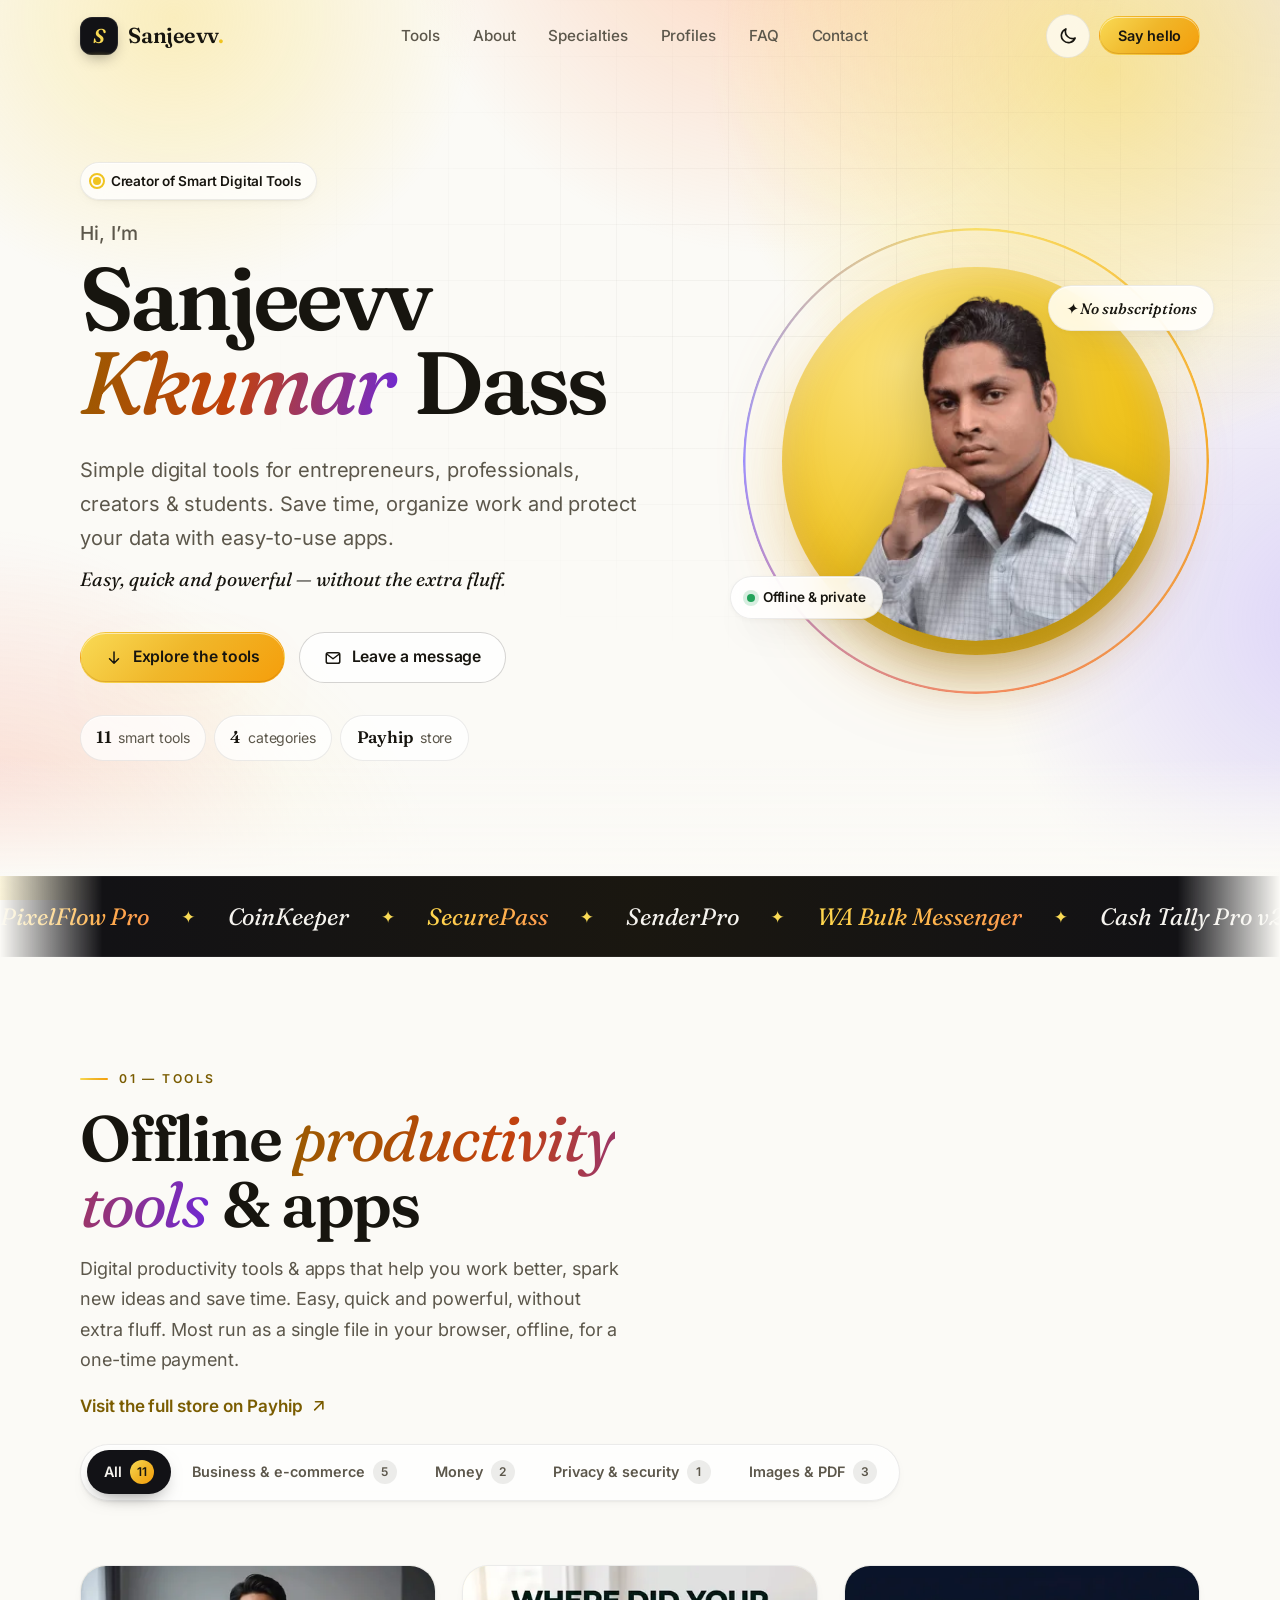
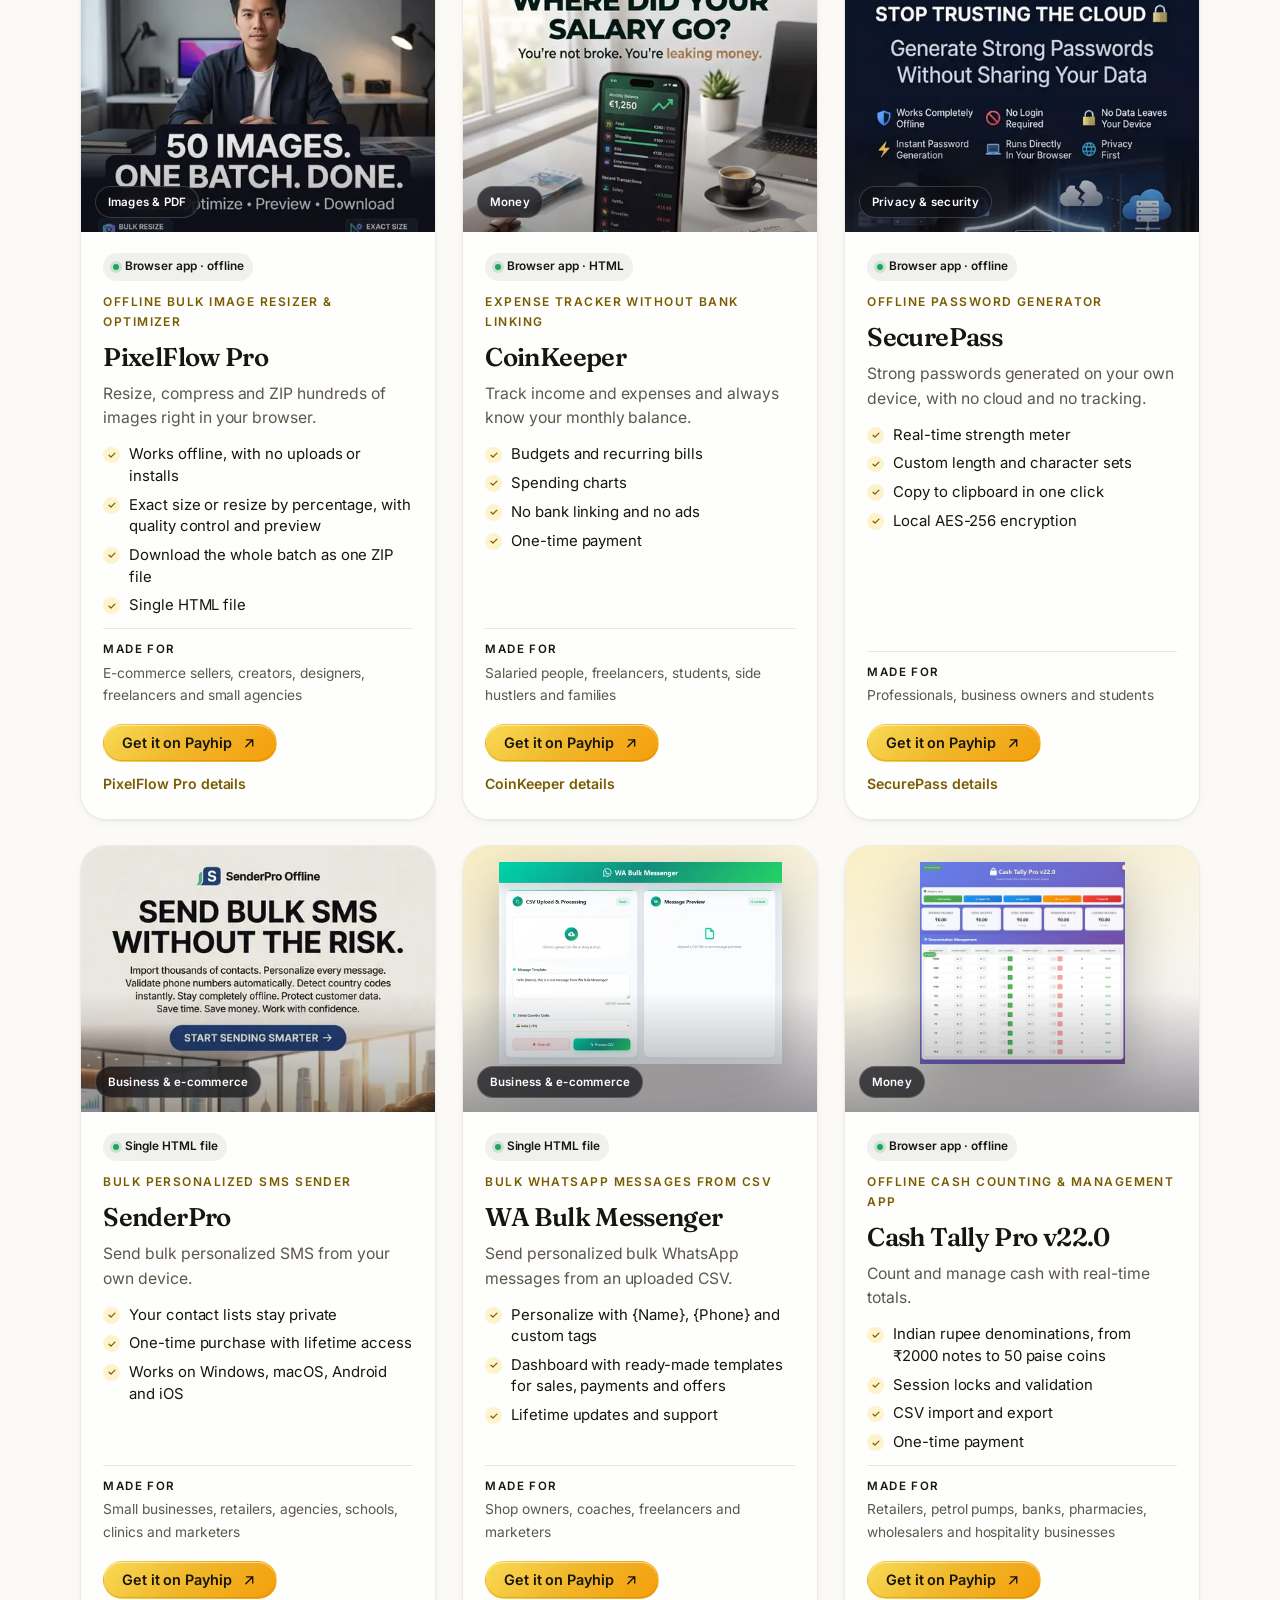
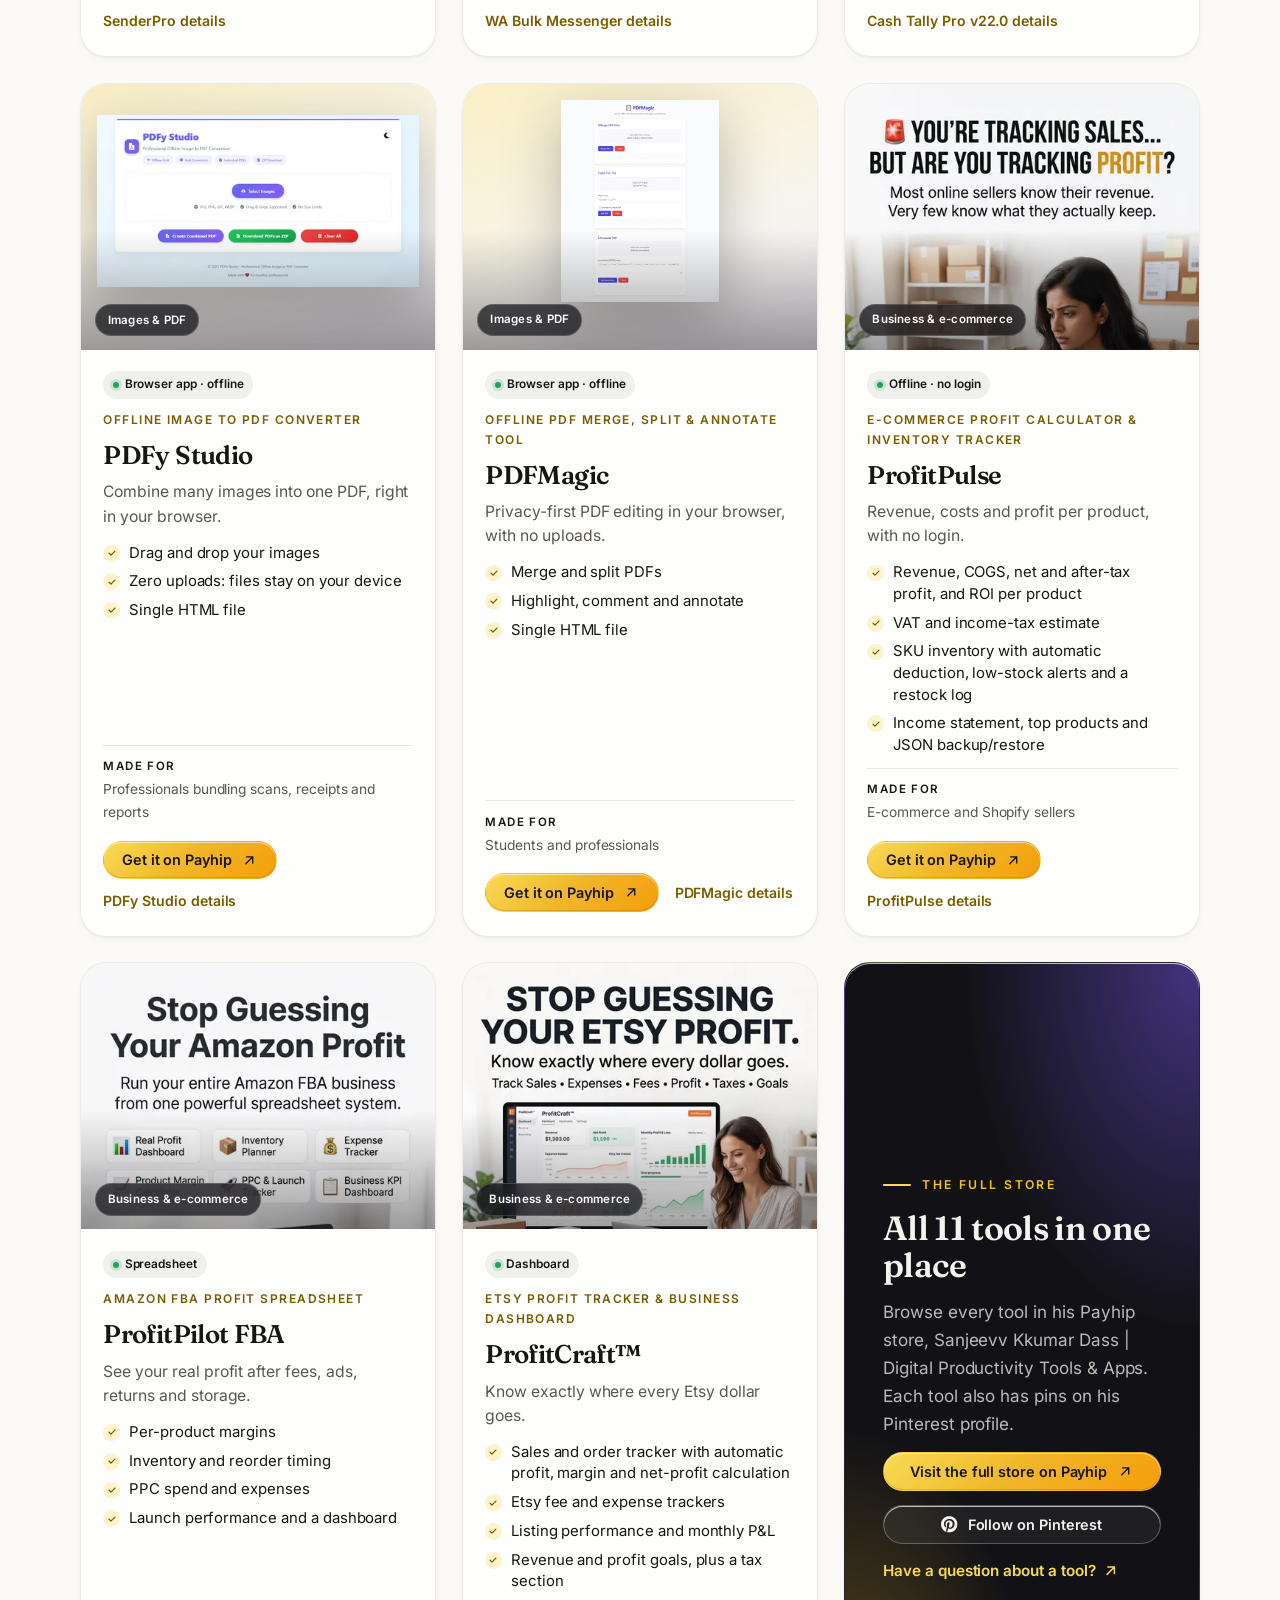
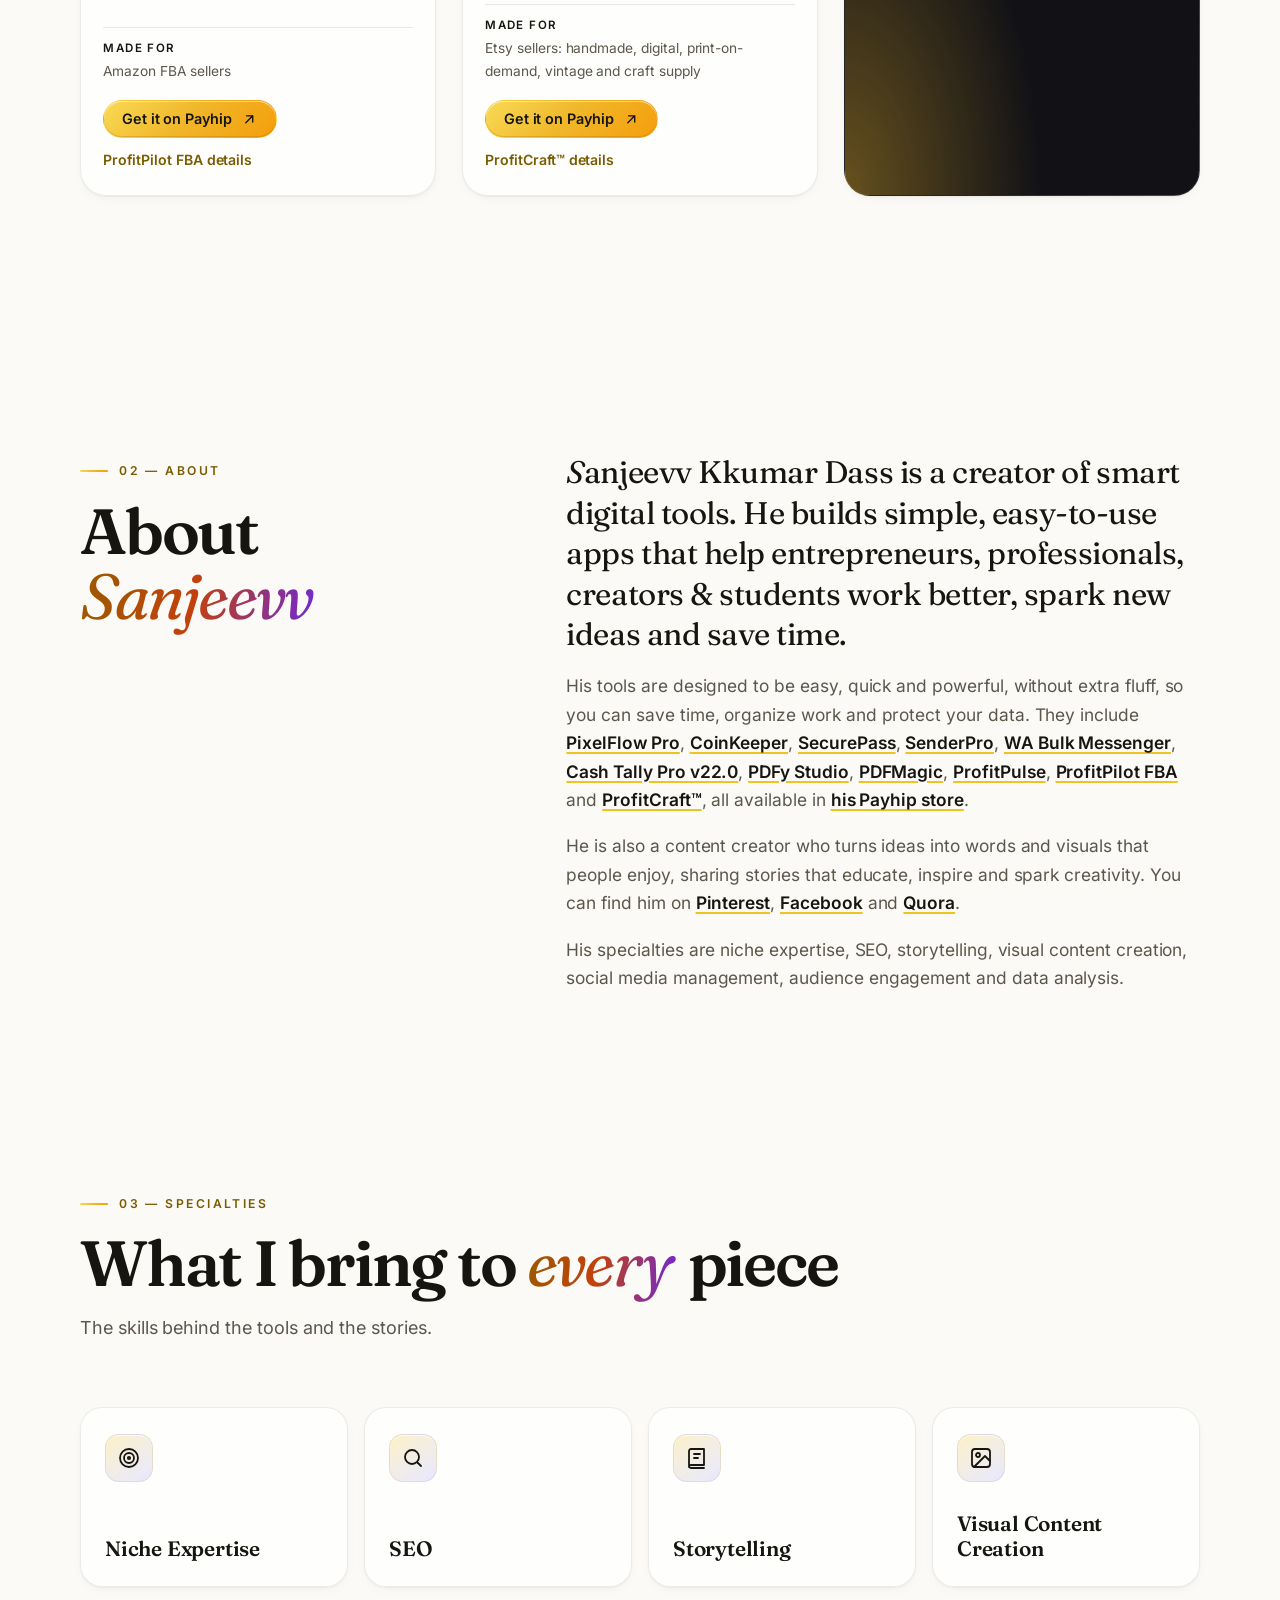
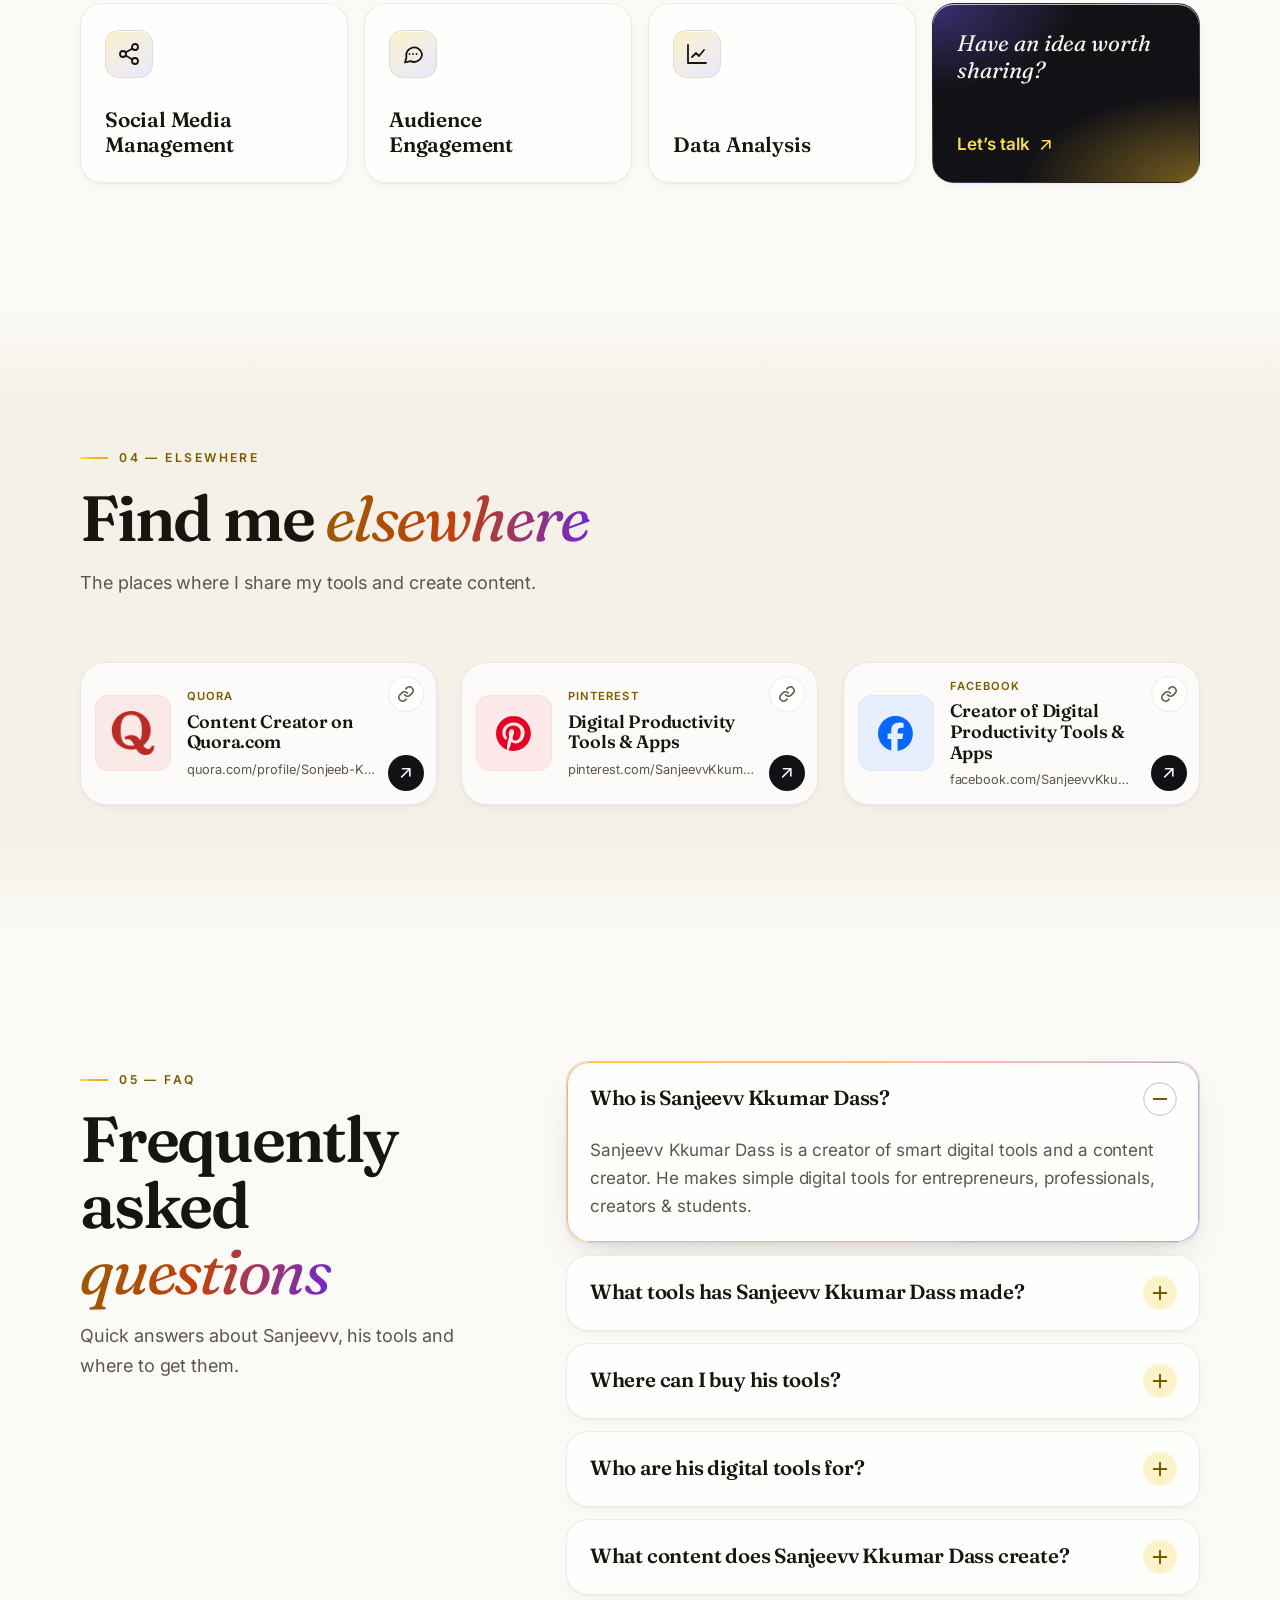
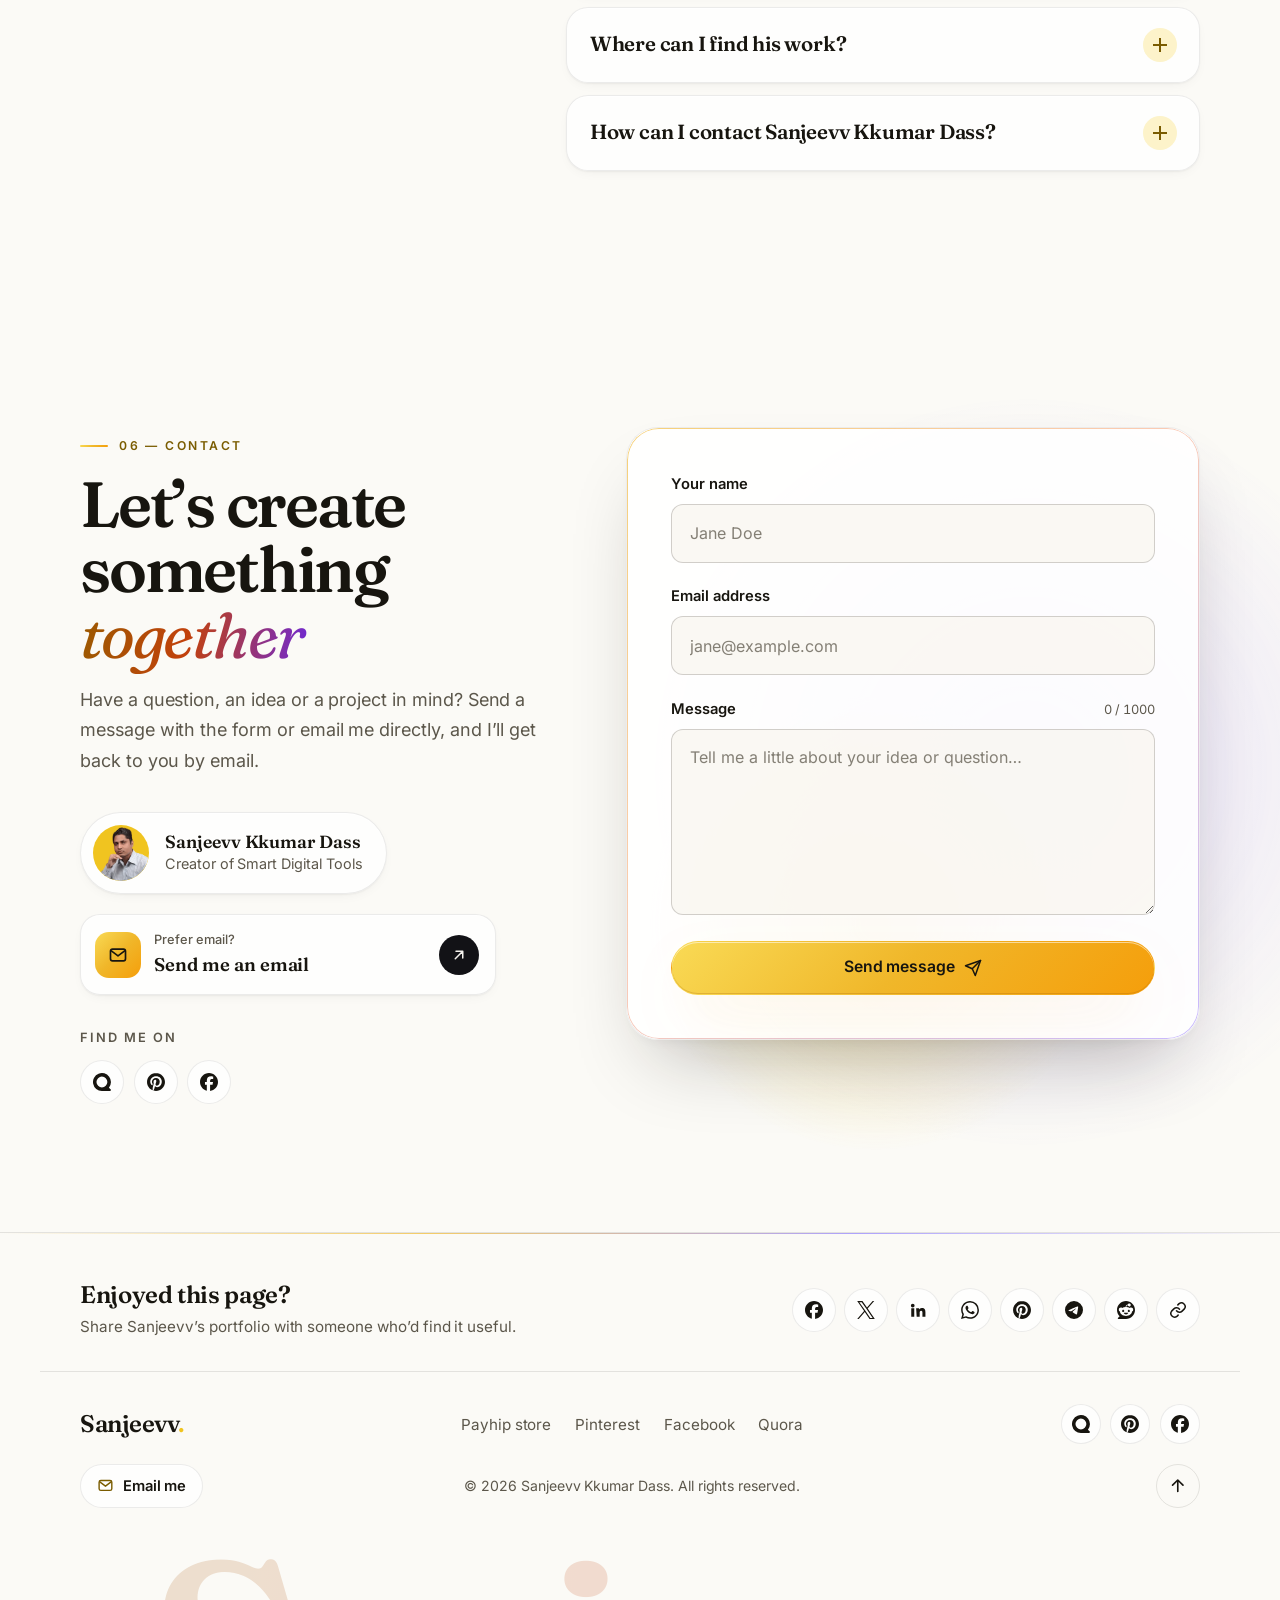
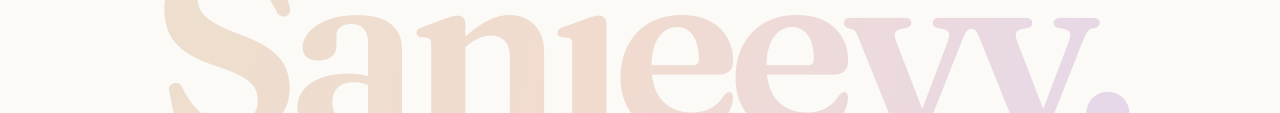
==== commit c9d9c7d8: "Add files via upload" ====
--- a/index.html
+++ b/index.html
@@ -63,7 +63,7 @@
   <link rel="preload" as="image" href="images/skdas-seated.webp" type="image/webp" fetchpriority="high" />
   <link rel="stylesheet" href="css/styles.css" />
   <!-- Structured data.
-       Person.sameAs lists only profiles known to be his (Quora, Instagram, Pinterest, Facebook).
+       Person.sameAs lists only profiles known to be his (Quora, Pinterest, Facebook, Payhip store).
        ADD YOUR PROFILE URL: when you have them, append your real LinkedIn,
        X, Threads and YouTube profile URLs to the "sameAs" array below, e.g.
        "https://www.linkedin.com/in/YOUR-PROFILE",
@@ -110,13 +110,10 @@
         "Visual Content Creation",
         "Social Media Management",
         "Audience Engagement",
-        "Data Analysis",
-        "Keto diet",
-        "Healthy living"
+        "Data Analysis"
       ],
       "sameAs": [
         "https://www.quora.com/profile/Sonjeeb-Kumar-Das",
-        "https://www.instagram.com/leanlifewatch/",
         "https://www.pinterest.com/SanjeevvKkumarDass/",
         "https://www.facebook.com/SanjeevvKkumarDass/",
         "https://payhip.com/u1757007407332758617765"
@@ -124,14 +121,6 @@
       "mainEntityOfPage": {
         "@id": "https://designruse.github.io/Portfolio-V2/#profilepage"
       },
-      "subjectOf": [
-        {
-          "@id": "https://designruse.github.io/TheKetoWayHub/#website"
-        },
-        {
-          "@id": "https://designruse.github.io/LeanLife/#website"
-        }
-      ],
       "hasOccupation": [
         {
           "@type": "Occupation",
@@ -173,7 +162,7 @@
       "about": {
         "@id": "https://designruse.github.io/Portfolio-V2/#person"
       },
-      "dateModified": "2026-10-21",
+      "dateModified": "2026-10-22",
       "primaryImageOfPage": {
         "@type": "ImageObject",
         "url": "https://designruse.github.io/Portfolio-V2/images/og-image.jpg",
@@ -183,32 +172,6 @@
       "description": "Simple digital tools for entrepreneurs, professionals, creators & students. Save time, organize work and protect your data with easy-to-use apps."
     },
     {
-      "@type": "WebSite",
-      "@id": "https://designruse.github.io/TheKetoWayHub/#website",
-      "name": "TheKetoWayHub",
-      "url": "https://designruse.github.io/TheKetoWayHub/",
-      "about": "Keto diet",
-      "creator": {
-        "@id": "https://designruse.github.io/Portfolio-V2/#person"
-      },
-      "copyrightHolder": {
-        "@id": "https://designruse.github.io/Portfolio-V2/#person"
-      }
-    },
-    {
-      "@type": "WebSite",
-      "@id": "https://designruse.github.io/LeanLife/#website",
-      "name": "LeanLife",
-      "url": "https://designruse.github.io/LeanLife/",
-      "about": "Healthy living",
-      "creator": {
-        "@id": "https://designruse.github.io/Portfolio-V2/#person"
-      },
-      "copyrightHolder": {
-        "@id": "https://designruse.github.io/Portfolio-V2/#person"
-      }
-    },
-    {
       "@type": "FAQPage",
       "@id": "https://designruse.github.io/Portfolio-V2/#faq",
       "url": "https://designruse.github.io/Portfolio-V2/#faq",
@@ -253,7 +216,7 @@
           "name": "What content does Sanjeevv Kkumar Dass create?",
           "acceptedAnswer": {
             "@type": "Answer",
-            "text": "He creates written and visual content that shares stories to educate, inspire and spark creativity, with a focus on keto and healthy living. His specialties are niche expertise, SEO, storytelling, visual content creation, social media management, audience engagement and data analysis."
+            "text": "He creates written and visual content that shares stories to educate, inspire and spark creativity. His specialties are niche expertise, SEO, storytelling, visual content creation, social media management, audience engagement and data analysis."
           }
         },
         {
@@ -261,7 +224,7 @@
           "name": "Where can I find his work?",
           "acceptedAnswer": {
             "@type": "Answer",
-            "text": "You can find his work on Quora, on Instagram at @leanlifewatch, on Pinterest, on Facebook, and on the two websites he owns, TheKetoWayHub and LeanLife."
+            "text": "You can find his tools in his Payhip store, and his work on Pinterest, Facebook and Quora."
           }
         },
         {
@@ -269,7 +232,7 @@
           "name": "How can I contact Sanjeevv Kkumar Dass?",
           "acceptedAnswer": {
             "@type": "Answer",
-            "text": "Use the contact form on this page: enter your name, email address and message, and he will reply by email."
+            "text": "Use the contact form on this page: enter your name, email address and message, and he will reply by email. You can also use the Email me button in the contact section."
           }
         }
       ]
@@ -375,7 +338,6 @@
     <symbol id="i-send" viewBox="0 0 24 24"><g fill="none" stroke="currentColor" stroke-width="2" stroke-linecap="round" stroke-linejoin="round"><path d="M22 2 11 13"/><path d="M22 2 15 22l-4-9-9-4 20-7Z"/></g></symbol>
     <symbol id="i-sun" viewBox="0 0 24 24"><g fill="none" stroke="currentColor" stroke-width="2" stroke-linecap="round"><circle cx="12" cy="12" r="4.2"/><path d="M12 2v2M12 20v2M4.9 4.9l1.4 1.4M17.7 17.7l1.4 1.4M2 12h2M20 12h2M4.9 19.1l1.4-1.4M17.7 6.3l1.4-1.4"/></g></symbol>
     <symbol id="i-moon" viewBox="0 0 24 24"><path d="M20.5 14.5A8.5 8.5 0 0 1 9.5 3.5a8.5 8.5 0 1 0 11 11Z" fill="none" stroke="currentColor" stroke-width="2" stroke-linejoin="round"/></symbol>
-    <symbol id="s-instagram" viewBox="0 0 24 24"><path fill="currentColor" d="M7.0301.084c-1.2768.0602-2.1487.264-2.911.5634-.7888.3075-1.4575.72-2.1228 1.3877-.6652.6677-1.075 1.3368-1.3802 2.127-.2954.7638-.4956 1.6365-.552 2.914-.0564 1.2775-.0689 1.6882-.0626 4.947.0062 3.2586.0206 3.6671.0825 4.9473.061 1.2765.264 2.1482.5635 2.9107.308.7889.72 1.4573 1.388 2.1228.6679.6655 1.3365 1.0743 2.1285 1.38.7632.295 1.6361.4961 2.9134.552 1.2773.056 1.6884.069 4.9462.0627 3.2578-.0062 3.668-.0207 4.9478-.0814 1.28-.0607 2.147-.2652 2.9098-.5633.7889-.3086 1.4578-.72 2.1228-1.3881.665-.6682 1.0745-1.3378 1.3795-2.1284.2957-.7632.4966-1.636.552-2.9124.056-1.2809.0692-1.6898.063-4.948-.0063-3.2583-.021-3.6668-.0817-4.9465-.0607-1.2797-.264-2.1487-.5633-2.9117-.3084-.7889-.72-1.4568-1.3876-2.1228C21.2982 1.33 20.628.9208 19.8378.6165 19.074.321 18.2017.1197 16.9244.0645 15.6471.0093 15.236-.005 11.977.0014 8.718.0076 8.31.0215 7.0301.0839m.1402 21.6932c-1.17-.0509-1.8053-.2453-2.2287-.408-.5606-.216-.96-.4771-1.3819-.895-.422-.4178-.6811-.8186-.9-1.378-.1644-.4234-.3624-1.058-.4171-2.228-.0595-1.2645-.072-1.6442-.079-4.848-.007-3.2037.0053-3.583.0607-4.848.05-1.169.2456-1.805.408-2.2282.216-.5613.4762-.96.895-1.3816.4188-.4217.8184-.6814 1.3783-.9003.423-.1651 1.0575-.3614 2.227-.4171 1.2655-.06 1.6447-.072 4.848-.079 3.2033-.007 3.5835.005 4.8495.0608 1.169.0508 1.8053.2445 2.228.408.5608.216.96.4754 1.3816.895.4217.4194.6816.8176.9005 1.3787.1653.4217.3617 1.056.4169 2.2263.0602 1.2655.0739 1.645.0796 4.848.0058 3.203-.0055 3.5834-.061 4.848-.051 1.17-.245 1.8055-.408 2.2294-.216.5604-.4763.96-.8954 1.3814-.419.4215-.8181.6811-1.3783.9-.4224.1649-1.0577.3617-2.2262.4174-1.2656.0595-1.6448.072-4.8493.079-3.2045.007-3.5825-.006-4.848-.0608M16.953 5.5864A1.44 1.44 0 1 0 18.39 4.144a1.44 1.44 0 0 0-1.437 1.4424M5.8385 12.012c.0067 3.4032 2.7706 6.1557 6.173 6.1493 3.4026-.0065 6.157-2.7701 6.1506-6.1733-.0065-3.4032-2.771-6.1565-6.174-6.1498-3.403.0067-6.156 2.771-6.1496 6.1738M8 12.0077a4 4 0 1 1 4.008 3.9921A3.9996 3.9996 0 0 1 8 12.0077"/></symbol>
     <symbol id="s-quora" viewBox="0 0 24 24"><path fill="currentColor" d="M7.3799.9483A11.9628 11.9628 0 0 1 21.248 19.5397l2.4096 2.4225c.7322.7362.21 1.9905-.8272 1.9905l-10.7105.01a12.52 12.52 0 0 1-.304 0h-.02A11.9628 11.9628 0 0 1 7.3818.9503Zm7.3217 4.428a7.1717 7.1717 0 1 0-5.4873 13.2512 7.1717 7.1717 0 0 0 5.4883-13.2511Z"/></symbol>
     <symbol id="s-facebook" viewBox="0 0 24 24"><path fill="currentColor" d="M9.101 23.691v-7.98H6.627v-3.667h2.474v-1.58c0-4.085 1.848-5.978 5.858-5.978.401 0 .955.042 1.468.103a8.68 8.68 0 0 1 1.141.195v3.325a8.623 8.623 0 0 0-.653-.036 26.805 26.805 0 0 0-.733-.009c-.707 0-1.259.096-1.675.309a1.686 1.686 0 0 0-.679.622c-.258.42-.374.995-.374 1.752v1.297h3.919l-.386 2.103-.287 1.564h-3.246v8.245C19.396 23.238 24 18.179 24 12.044c0-6.627-5.373-12-12-12s-12 5.373-12 12c0 5.628 3.874 10.35 9.101 11.647Z"/></symbol>
     <symbol id="s-x" viewBox="0 0 24 24"><path fill="currentColor" d="M14.234 10.162 22.977 0h-2.072l-7.591 8.824L7.251 0H.258l9.168 13.343L.258 24H2.33l8.016-9.318L16.749 24h6.993zm-2.837 3.299-.929-1.329L3.076 1.56h3.182l5.965 8.532.929 1.329 7.754 11.09h-3.182z"/></symbol>
@@ -399,7 +361,7 @@
         <li><a href="#tools">Tools</a></li>
         <li><a href="#about">About</a></li>
         <li><a href="#specialties">Specialties</a></li>
-        <li><a href="#work">Projects</a></li>
+        <li><a href="#work">Profiles</a></li>
         <li><a href="#faq">FAQ</a></li>
         <li><a href="#contact">Contact</a></li>
         <li class="nav-cta-mobile"><a class="btn btn-primary" href="#contact">Leave a message</a></li>
@@ -441,6 +403,11 @@
               Leave a message
             </a>
           </div>
+          <ul class="hero-facts rise" role="list">
+            <li><strong>11</strong> smart tools</li>
+            <li><strong>4</strong> categories</li>
+            <li><strong>Payhip</strong> store</li>
+          </ul>
         </div>
 
         <div class="hero-visual">
@@ -828,7 +795,7 @@
         <div class="about-copy reveal">
           <p class="about-lead">Sanjeevv Kkumar Dass is a creator of smart digital tools. He builds simple, easy-to-use apps that help entrepreneurs, professionals, creators &amp; students work better, spark new ideas and save time.</p>
           <p>His tools are designed to be easy, quick and powerful, without extra fluff, so you can save time, organize work and protect your data. They include <a href="#tool-pixelflow-pro">PixelFlow Pro</a>, <a href="#tool-coinkeeper">CoinKeeper</a>, <a href="#tool-securepass">SecurePass</a>, <a href="#tool-senderpro">SenderPro</a>, <a href="#tool-wa-bulk-messenger">WA Bulk Messenger</a>, <a href="#tool-cash-tally-pro">Cash Tally Pro v22.0</a>, <a href="#tool-pdfy-studio">PDFy Studio</a>, <a href="#tool-pdfmagic">PDFMagic</a>, <a href="#tool-profitpulse">ProfitPulse</a>, <a href="#tool-profitpilot-fba">ProfitPilot FBA</a> and <a href="#tool-profitcraft">ProfitCraft™</a>, all available in <a href="https://payhip.com/u1757007407332758617765" target="_blank" rel="me noopener">his Payhip store</a>.</p>
-          <p>He is also a content creator who turns ideas into words and visuals that people enjoy, sharing stories that educate, inspire and spark creativity, with a focus on keto and healthy living. You can find him on <a href="https://www.quora.com/profile/Sonjeeb-Kumar-Das" target="_blank" rel="me noopener noreferrer">Quora</a>, on Instagram as <a href="https://www.instagram.com/leanlifewatch/" target="_blank" rel="me noopener noreferrer">@leanlifewatch</a> on <a href="https://www.pinterest.com/SanjeevvKkumarDass/" target="_blank" rel="me noopener noreferrer">Pinterest</a> and on <a href="https://www.facebook.com/SanjeevvKkumarDass/" target="_blank" rel="me noopener noreferrer">Facebook</a>, and he is the owner of two websites: <a href="https://designruse.github.io/TheKetoWayHub/" target="_blank" rel="noopener noreferrer">TheKetoWayHub</a> and <a href="https://designruse.github.io/LeanLife/" target="_blank" rel="noopener noreferrer">LeanLife</a>.</p>
+          <p>He is also a content creator who turns ideas into words and visuals that people enjoy, sharing stories that educate, inspire and spark creativity. You can find him on <a href="https://www.pinterest.com/SanjeevvKkumarDass/" target="_blank" rel="me noopener noreferrer">Pinterest</a>, <a href="https://www.facebook.com/SanjeevvKkumarDass/" target="_blank" rel="me noopener noreferrer">Facebook</a> and <a href="https://www.quora.com/profile/Sonjeeb-Kumar-Das" target="_blank" rel="me noopener noreferrer">Quora</a>.</p>
           <p>His specialties are niche expertise, SEO, storytelling, visual content creation, social media management, audience engagement and data analysis.</p>
         </div>
       </div>
@@ -884,8 +851,8 @@
       <div class="container">
         <header class="section-head reveal">
           <p class="kicker">04 — Elsewhere</p>
-          <h2 id="work-title" class="h2">Other projects &amp; <em>profiles</em></h2>
-          <p class="section-sub">Websites I own and the places where I create and share content.</p>
+          <h2 id="work-title" class="h2">Find me <em>elsewhere</em></h2>
+          <p class="section-sub">The places where I share my tools and create content.</p>
         </header>
 
         <div class="work-grid work-grid-compact">
@@ -906,22 +873,6 @@
             </button>
           </article>
 
-          <article class="work-card reveal" style="--tile:#fde7f0">
-            <a class="work-link" href="https://www.instagram.com/leanlifewatch/" target="_blank" rel="me noopener noreferrer">
-              <div class="work-media"><img src="images/instagram-200.webp" width="200" height="200" loading="lazy" decoding="async" data-pin-nopin="true" alt="Instagram logo" /></div>
-              <div class="work-body">
-                <p class="work-tag">Instagram · @leanlifewatch</p>
-                <h3>Content Creator on Instagram.com</h3>
-                <p class="work-url">instagram.com/leanlifewatch</p>
-              </div>
-              <span class="work-arrow" aria-hidden="true"><svg class="ico"><use href="#i-arrow"/></svg></span>
-              <span class="sr-only">(opens in a new tab)</span>
-            </a>
-            <button class="copy-btn" type="button" data-url="https://www.instagram.com/leanlifewatch/" aria-label="Copy link to Instagram @leanlifewatch">
-              <svg class="ico ico-copy" aria-hidden="true"><use href="#i-copy"/></svg>
-              <svg class="ico ico-check" aria-hidden="true"><use href="#i-check"/></svg>
-            </button>
-          </article>
 
           <article class="work-card reveal" style="--tile:#fde8ea">
             <a class="work-link" href="https://www.pinterest.com/SanjeevvKkumarDass/" target="_blank" rel="me noopener noreferrer">
@@ -957,39 +908,7 @@
             </button>
           </article>
 
-          <article class="work-card reveal" style="--tile:#d79a43">
-            <a class="work-link" href="https://designruse.github.io/TheKetoWayHub/" target="_blank" rel="noopener noreferrer">
-              <div class="work-media work-media-cover"><img src="images/theketowayhub-320.webp" width="320" height="320" loading="lazy" decoding="async" alt="TheKetoWayHub logo: the letters K and E with fresh keto ingredients" /></div>
-              <div class="work-body">
-                <p class="work-tag">Website · Keto</p>
-                <h3>Owner of TheKetoWayHub</h3>
-                <p class="work-url">designruse.github.io/TheKetoWayHub</p>
-              </div>
-              <span class="work-arrow" aria-hidden="true"><svg class="ico"><use href="#i-arrow"/></svg></span>
-              <span class="sr-only">(opens in a new tab)</span>
-            </a>
-            <button class="copy-btn" type="button" data-url="https://designruse.github.io/TheKetoWayHub/" aria-label="Copy link to TheKetoWayHub">
-              <svg class="ico ico-copy" aria-hidden="true"><use href="#i-copy"/></svg>
-              <svg class="ico ico-check" aria-hidden="true"><use href="#i-check"/></svg>
-            </button>
-          </article>
-
-          <article class="work-card reveal" style="--tile:#1c2128">
-            <a class="work-link" href="https://designruse.github.io/LeanLife/" target="_blank" rel="noopener noreferrer">
-              <div class="work-media work-media-cover"><img src="images/leanlife-320.webp" width="320" height="320" loading="lazy" decoding="async" alt="LeanLife logo emblem on a dark background" /></div>
-              <div class="work-body">
-                <p class="work-tag">Website · Healthy living</p>
-                <h3>Owner of LeanLife</h3>
-                <p class="work-url">designruse.github.io/LeanLife</p>
-              </div>
-              <span class="work-arrow" aria-hidden="true"><svg class="ico"><use href="#i-arrow"/></svg></span>
-              <span class="sr-only">(opens in a new tab)</span>
-            </a>
-            <button class="copy-btn" type="button" data-url="https://designruse.github.io/LeanLife/" aria-label="Copy link to LeanLife">
-              <svg class="ico ico-copy" aria-hidden="true"><use href="#i-copy"/></svg>
-              <svg class="ico ico-check" aria-hidden="true"><use href="#i-check"/></svg>
-            </button>
-          </article>
+
         </div>
       </div>
     </section>
@@ -1022,15 +941,15 @@
           </details>
           <details class="faq-item reveal">
             <summary><h3>What content does Sanjeevv Kkumar Dass create?</h3></summary>
-            <p>He creates written and visual content that shares stories to educate, inspire and spark creativity, with a focus on keto and healthy living. His specialties are niche expertise, SEO, storytelling, visual content creation, social media management, audience engagement and data analysis.</p>
+            <p>He creates written and visual content that shares stories to educate, inspire and spark creativity. His specialties are niche expertise, SEO, storytelling, visual content creation, social media management, audience engagement and data analysis.</p>
           </details>
           <details class="faq-item reveal">
             <summary><h3>Where can I find his work?</h3></summary>
-            <p>You can find his work on <a href="https://www.quora.com/profile/Sonjeeb-Kumar-Das" target="_blank" rel="me noopener noreferrer">Quora</a>, on Instagram at <a href="https://www.instagram.com/leanlifewatch/" target="_blank" rel="me noopener noreferrer">@leanlifewatch</a>, on <a href="https://www.pinterest.com/SanjeevvKkumarDass/" target="_blank" rel="me noopener noreferrer">Pinterest</a>, on <a href="https://www.facebook.com/SanjeevvKkumarDass/" target="_blank" rel="me noopener noreferrer">Facebook</a>, and on the two websites he owns, <a href="https://designruse.github.io/TheKetoWayHub/" target="_blank" rel="noopener noreferrer">TheKetoWayHub</a> and <a href="https://designruse.github.io/LeanLife/" target="_blank" rel="noopener noreferrer">LeanLife</a>.</p>
+            <p>You can find his tools in his <a href="https://payhip.com/u1757007407332758617765" target="_blank" rel="me noopener">Payhip store</a>, and his work on <a href="https://www.pinterest.com/SanjeevvKkumarDass/" target="_blank" rel="me noopener noreferrer">Pinterest</a>, <a href="https://www.facebook.com/SanjeevvKkumarDass/" target="_blank" rel="me noopener noreferrer">Facebook</a> and <a href="https://www.quora.com/profile/Sonjeeb-Kumar-Das" target="_blank" rel="me noopener noreferrer">Quora</a>.</p>
           </details>
           <details class="faq-item reveal">
             <summary><h3>How can I contact Sanjeevv Kkumar Dass?</h3></summary>
-            <p>Use the <a href="#contact">contact form on this page</a>: enter your name, email address and message, and he will reply by email.</p>
+            <p>Use the <a href="#contact">contact form on this page</a>: enter your name, email address and message, and he will reply by email. You can also use the <a href="#contact" data-mail="Hello Sanjeevv">Email me</a> button in the contact section.</p>
           </details>
         </div>
       </div>
@@ -1042,7 +961,7 @@
         <div class="contact-intro reveal">
           <p class="kicker">06 — Contact</p>
           <h2 id="contact-title" class="h2">Let’s create something <em>together</em></h2>
-          <p class="section-sub">Have a question, an idea or a project in mind? Leave a message and I’ll get back to you by email.</p>
+          <p class="section-sub">Have a question, an idea or a project in mind? Send a message with the form or email me directly, and I’ll get back to you by email.</p>
           <div class="contact-card">
             <img src="images/skdas-seated.webp" width="343" height="343" loading="lazy" decoding="async" data-pin-nopin="true" alt="" />
             <div>
@@ -1050,9 +969,15 @@
               <p class="contact-role">Creator of Smart Digital Tools</p>
             </div>
           </div>
+          <div class="email-card">
+            <a class="email-link" href="#contact" data-mail="Hello Sanjeevv">
+              <span class="email-icon" aria-hidden="true"><svg class="ico"><use href="#i-mail"/></svg></span>
+              <span class="email-text"><span class="email-label">Prefer email?</span><span class="email-addr">Send me an email</span></span>
+              <span class="email-go" aria-hidden="true"><svg class="ico"><use href="#i-arrow"/></svg></span>
+            </a>
+          </div>
           <p class="social-title">Find me on</p>
           <ul class="social social-contact" role="list" aria-label="Find Sanjeevv Kkumar Dass on social media">
-            <li><a class="social-link" href="https://www.instagram.com/leanlifewatch/" target="_blank" rel="me noopener noreferrer" aria-label="Instagram: @leanlifewatch (opens in a new tab)"><svg class="ico" aria-hidden="true"><use href="#s-instagram"/></svg></a></li>
             <li><a class="social-link" href="https://www.quora.com/profile/Sonjeeb-Kumar-Das" target="_blank" rel="me noopener noreferrer" aria-label="Quora: Sanjeevv Kkumar Dass (opens in a new tab)"><svg class="ico" aria-hidden="true"><use href="#s-quora"/></svg></a></li>
             <li><a class="social-link" href="https://www.pinterest.com/SanjeevvKkumarDass/" target="_blank" rel="me noopener noreferrer" aria-label="Pinterest: SanjeevvKkumarDass (opens in a new tab)"><svg class="ico" aria-hidden="true"><use href="#s-pinterest"/></svg></a></li>
             <li><a class="social-link" href="https://www.facebook.com/SanjeevvKkumarDass/" target="_blank" rel="me noopener noreferrer" aria-label="Facebook: Sanjeevv Kkumar Dass (opens in a new tab)"><svg class="ico" aria-hidden="true"><use href="#s-facebook"/></svg></a></li>
@@ -1126,14 +1051,14 @@
     </div>
     <div class="container footer-inner">
       <p class="footer-brand">Sanjeevv<span class="brand-dot">.</span></p>
+      <a class="footer-email" href="#contact" data-mail="Hello Sanjeevv"><svg class="ico" aria-hidden="true"><use href="#i-mail"/></svg><span>Email me</span></a>
       <ul class="footer-links" role="list">
-        <li><a href="https://www.quora.com/profile/Sonjeeb-Kumar-Das" target="_blank" rel="me noopener noreferrer">Quora profile</a></li>
-        <li><a href="https://www.instagram.com/leanlifewatch/" target="_blank" rel="me noopener noreferrer">Instagram @leanlifewatch</a></li>
-        <li><a href="https://designruse.github.io/TheKetoWayHub/" target="_blank" rel="noopener noreferrer">TheKetoWayHub</a></li>
-        <li><a href="https://designruse.github.io/LeanLife/" target="_blank" rel="noopener noreferrer">LeanLife</a></li>
+        <li><a href="https://payhip.com/u1757007407332758617765" target="_blank" rel="me noopener">Payhip store</a></li>
+        <li><a href="https://www.pinterest.com/SanjeevvKkumarDass/" target="_blank" rel="me noopener noreferrer">Pinterest</a></li>
+        <li><a href="https://www.facebook.com/SanjeevvKkumarDass/" target="_blank" rel="me noopener noreferrer">Facebook</a></li>
+        <li><a href="https://www.quora.com/profile/Sonjeeb-Kumar-Das" target="_blank" rel="me noopener noreferrer">Quora</a></li>
       </ul>
       <ul class="social social-footer" role="list" aria-label="Find Sanjeevv Kkumar Dass on social media">
-        <li><a class="social-link" href="https://www.instagram.com/leanlifewatch/" target="_blank" rel="me noopener noreferrer" aria-label="Instagram: @leanlifewatch (opens in a new tab)"><svg class="ico" aria-hidden="true"><use href="#s-instagram"/></svg></a></li>
         <li><a class="social-link" href="https://www.quora.com/profile/Sonjeeb-Kumar-Das" target="_blank" rel="me noopener noreferrer" aria-label="Quora: Sanjeevv Kkumar Dass (opens in a new tab)"><svg class="ico" aria-hidden="true"><use href="#s-quora"/></svg></a></li>
         <li><a class="social-link" href="https://www.pinterest.com/SanjeevvKkumarDass/" target="_blank" rel="me noopener noreferrer" aria-label="Pinterest: SanjeevvKkumarDass (opens in a new tab)"><svg class="ico" aria-hidden="true"><use href="#s-pinterest"/></svg></a></li>
         <li><a class="social-link" href="https://www.facebook.com/SanjeevvKkumarDass/" target="_blank" rel="me noopener noreferrer" aria-label="Facebook: Sanjeevv Kkumar Dass (opens in a new tab)"><svg class="ico" aria-hidden="true"><use href="#s-facebook"/></svg></a></li>
@@ -1147,6 +1072,7 @@
       <p class="footer-copy">© <span id="year">2026</span> Sanjeevv Kkumar Dass. All rights reserved.</p>
       <a class="to-top" href="#top" aria-label="Back to top"><svg class="ico" aria-hidden="true" style="transform:rotate(-45deg)"><use href="#i-arrow"/></svg></a>
     </div>
+    <p class="footer-mega" aria-hidden="true">Sanjeevv<span>.</span></p>
   </footer>
 
   <div class="toast" id="toast" role="status" aria-live="polite"></div>
--- a/css/styles.css
+++ b/css/styles.css
@@ -0,0 +1,1333 @@
+/* Self-hosted Google Fonts (latin subset, variable weight 400–600), OFL licensed */
+@font-face { font-family: 'Fraunces'; font-style: italic; font-weight: 400 600; font-display: swap; src: url('../fonts/fraunces-italic-latin.woff2') format('woff2'); unicode-range: U+0000-00FF, U+0131, U+0152-0153, U+02BB-02BC, U+02C6, U+02DA, U+02DC, U+0304, U+0308, U+0329, U+2000-206F, U+20AC, U+2122, U+2191, U+2193, U+2212, U+2215, U+FEFF, U+FFFD; }
+@font-face { font-family: 'Fraunces'; font-style: normal; font-weight: 400 600; font-display: swap; src: url('../fonts/fraunces-latin.woff2') format('woff2'); unicode-range: U+0000-00FF, U+0131, U+0152-0153, U+02BB-02BC, U+02C6, U+02DA, U+02DC, U+0304, U+0308, U+0329, U+2000-206F, U+20AC, U+2122, U+2191, U+2193, U+2212, U+2215, U+FEFF, U+FFFD; }
+@font-face { font-family: 'Inter'; font-style: normal; font-weight: 400 600; font-display: swap; src: url('../fonts/inter-latin.woff2') format('woff2'); unicode-range: U+0000-00FF, U+0131, U+0152-0153, U+02BB-02BC, U+02C6, U+02DA, U+02DC, U+0304, U+0308, U+0329, U+2000-206F, U+20AC, U+2122, U+2191, U+2193, U+2212, U+2215, U+FEFF, U+FFFD; }
+
+/* ==========================================================================
+   Sanjeevv Kkumar Dass — Portfolio
+   Pure CSS · no frameworks
+   ========================================================================== */
+
+:root {
+  --brand: #f0c420;
+  --brand-600: #d9ab07;
+  --brand-ink: #7a5c00;          /* accessible gold for text on light bg */
+  --brand-soft: #fdf3cc;
+
+  --bg: #fbf9f4;
+  --bg-alt: #f4f0e6;
+  --surface: #ffffff;
+  --surface-2: #f8f5ee;
+  --text: #17150f;
+  --muted: #5c574b;
+  --line: rgba(23, 21, 15, 0.1);
+  --line-strong: rgba(23, 21, 15, 0.18);
+  --header-bg: rgba(251, 249, 244, 0.72);
+  --shadow-sm: 0 1px 2px rgba(23, 21, 15, .06), 0 2px 8px rgba(23, 21, 15, .04);
+  --shadow-md: 0 10px 30px -12px rgba(23, 21, 15, .18), 0 2px 6px rgba(23, 21, 15, .05);
+  --shadow-lg: 0 30px 60px -20px rgba(23, 21, 15, .25);
+  --danger: #b42318;
+  --success: #12753a;
+
+  --font-display: "Fraunces", "Playfair Display", Georgia, serif;
+  --font-sans: "Inter", system-ui, -apple-system, "Segoe UI", Roboto, sans-serif;
+
+  --radius: 20px;
+  --radius-sm: 12px;
+  --container: 1200px;
+  --gutter: clamp(1.25rem, 4vw, 2.5rem);
+  --header-h: 72px;
+  --ease: cubic-bezier(.2, .7, .2, 1);
+
+  color-scheme: light;
+}
+
+[data-theme="dark"] {
+  --brand-ink: #f0c420;
+  --brand-soft: rgba(240, 196, 32, .12);
+  --bg: #0f0e0b;
+  --bg-alt: #15130f;
+  --surface: #1b1914;
+  --surface-2: #211f19;
+  --text: #f4f1e8;
+  --muted: #b3ad9e;
+  --line: rgba(244, 241, 232, 0.1);
+  --line-strong: rgba(244, 241, 232, 0.2);
+  --header-bg: rgba(15, 14, 11, 0.7);
+  --shadow-sm: 0 1px 2px rgba(0, 0, 0, .4);
+  --shadow-md: 0 10px 30px -12px rgba(0, 0, 0, .6);
+  --shadow-lg: 0 30px 60px -20px rgba(0, 0, 0, .7);
+  --danger: #ff8a7a;
+  --success: #5fd38d;
+  color-scheme: dark;
+}
+
+/* ---------- Reset ---------- */
+*, *::before, *::after { box-sizing: border-box; }
+* { margin: 0; }
+html { -webkit-text-size-adjust: 100%; scroll-behavior: smooth; scroll-padding-top: calc(var(--header-h) + 12px); }
+body {
+  font-family: var(--font-sans);
+  font-size: clamp(1rem, .96rem + .2vw, 1.0625rem);
+  line-height: 1.65;
+  color: var(--text);
+  background: var(--bg);
+  -webkit-font-smoothing: antialiased;
+  text-rendering: optimizeLegibility;
+  overflow-x: hidden;
+  transition: background-color .4s var(--ease), color .4s var(--ease);
+}
+img, svg { display: block; max-width: 100%; }
+img { height: auto; }
+a { color: inherit; text-decoration: none; }
+button, input, textarea { font: inherit; color: inherit; }
+button { cursor: pointer; background: none; border: 0; }
+ul[role="list"], .nav-links { list-style: none; padding: 0; }
+::selection { background: var(--brand); color: #17150f; }
+
+:focus-visible {
+  outline: 3px solid var(--brand);
+  outline-offset: 3px;
+  border-radius: 8px;
+}
+
+.sr-only {
+  position: absolute !important; width: 1px; height: 1px; padding: 0; margin: -1px;
+  overflow: hidden; clip: rect(0 0 0 0); white-space: nowrap; border: 0;
+}
+.skip-link {
+  position: absolute; left: 1rem; top: -100px; z-index: 200;
+  background: var(--brand); color: #17150f; padding: .75rem 1rem; border-radius: 10px; font-weight: 600;
+}
+.skip-link:focus { top: 1rem; }
+
+.container { width: 100%; max-width: var(--container); margin-inline: auto; padding-inline: var(--gutter); }
+.ico { width: 1.15em; height: 1.15em; flex: none; }
+
+/* ---------- Buttons ---------- */
+.btn {
+  --pad-y: .95rem; --pad-x: 1.5rem;
+  display: inline-flex; align-items: center; justify-content: center; gap: .6rem;
+  padding: var(--pad-y) var(--pad-x);
+  border-radius: 999px;
+  font-weight: 600; font-size: .98rem; letter-spacing: -.005em; line-height: 1.2;
+  border: 1px solid transparent;
+  transition: transform .3s var(--ease), box-shadow .3s var(--ease), background-color .3s, border-color .3s, color .3s;
+  white-space: nowrap;
+}
+.btn-sm { --pad-y: .6rem; --pad-x: 1.1rem; font-size: .9rem; }
+.btn-block { width: 100%; }
+.btn-primary {
+  background: var(--brand); color: #17150f;
+  box-shadow: 0 8px 24px -10px rgba(217, 171, 7, .75), inset 0 1px 0 rgba(255, 255, 255, .45);
+}
+.btn-primary:hover { background: #f5cf3a; transform: translateY(-2px); box-shadow: 0 14px 30px -10px rgba(217, 171, 7, .85), inset 0 1px 0 rgba(255,255,255,.5); }
+.btn-primary:active { transform: translateY(0); }
+.btn-ghost { border-color: var(--line-strong); background: color-mix(in srgb, var(--surface) 60%, transparent); }
+.btn-ghost:hover { border-color: var(--text); transform: translateY(-2px); }
+.btn .ico { transition: transform .3s var(--ease); }
+.btn:hover .ico { transform: translate(2px, -2px); }
+
+.icon-btn {
+  width: 44px; height: 44px; border-radius: 50%;
+  display: inline-grid; place-items: center;
+  border: 1px solid var(--line);
+  background: color-mix(in srgb, var(--surface) 70%, transparent);
+  transition: background-color .3s, border-color .3s, transform .3s var(--ease);
+}
+.icon-btn:hover { border-color: var(--line-strong); transform: rotate(-8deg); }
+.icon-btn .ico { width: 20px; height: 20px; }
+
+/* ---------- Header / Nav ---------- */
+.site-header {
+  position: fixed; inset: 0 0 auto; z-index: 100;
+  height: var(--header-h);
+  transition: background-color .35s, box-shadow .35s, border-color .35s;
+  border-bottom: 1px solid transparent;
+}
+.site-header.is-scrolled {
+  background: var(--header-bg);
+  -webkit-backdrop-filter: saturate(170%) blur(16px);
+  backdrop-filter: saturate(170%) blur(16px);
+  border-bottom-color: var(--line);
+}
+.nav { height: 100%; display: flex; align-items: center; justify-content: space-between; gap: 1rem; }
+.brand { display: inline-flex; align-items: center; gap: .65rem; font-family: var(--font-display); font-weight: 600; font-size: 1.35rem; letter-spacing: -.02em; }
+.brand-mark {
+  width: 38px; height: 38px; border-radius: 12px;
+  display: grid; place-items: center;
+  background: var(--text); color: var(--brand);
+  font-family: var(--font-display); font-style: italic; font-size: 1.25rem;
+  transition: transform .4s var(--ease);
+}
+.brand:hover .brand-mark { transform: rotate(-10deg) scale(1.05); }
+.brand-dot { color: var(--brand); }
+
+.nav-links { display: flex; gap: .25rem; align-items: center; }
+.nav-links a:not(.btn) {
+  position: relative; display: inline-block; padding: .5rem .9rem;
+  font-size: .95rem; font-weight: 500; color: var(--muted);
+  border-radius: 999px; transition: color .25s, background-color .25s;
+}
+.nav-links a:not(.btn):hover { color: var(--text); background: color-mix(in srgb, var(--text) 6%, transparent); }
+.nav-links a.is-active { color: var(--text); }
+.nav-links a.is-active::after {
+  content: ""; position: absolute; left: 50%; bottom: 2px; width: 5px; height: 5px; border-radius: 50%;
+  background: var(--brand); transform: translateX(-50%);
+}
+.nav-cta-mobile { display: none; }
+.nav-actions { display: flex; align-items: center; gap: .6rem; }
+.menu-toggle { display: none; }
+
+.theme-toggle .ico-sun { display: none; }
+[data-theme="dark"] .theme-toggle .ico-sun { display: block; }
+[data-theme="dark"] .theme-toggle .ico-moon { display: none; }
+
+.bars { position: relative; width: 18px; height: 12px; display: block; }
+.bars span {
+  position: absolute; left: 0; width: 100%; height: 2px; border-radius: 2px; background: currentColor;
+  transition: transform .35s var(--ease), opacity .2s, top .35s var(--ease);
+}
+.bars span:nth-child(1) { top: 0; }
+.bars span:nth-child(2) { top: 5px; }
+.bars span:nth-child(3) { top: 10px; }
+.menu-open .bars span:nth-child(1) { top: 5px; transform: rotate(45deg); }
+.menu-open .bars span:nth-child(2) { opacity: 0; }
+.menu-open .bars span:nth-child(3) { top: 5px; transform: rotate(-45deg); }
+
+/* ---------- Typography helpers ---------- */
+.display, .h2, .brand, h3 { font-family: var(--font-display); font-optical-sizing: auto; }
+.display em, .h2 em { font-style: italic; font-weight: 400; color: var(--brand-ink); }
+[data-theme="light"] .display em, [data-theme="light"] .h2 em {
+  color: inherit;
+  background: linear-gradient(transparent 62%, color-mix(in srgb, var(--brand) 70%, transparent) 62%, color-mix(in srgb, var(--brand) 70%, transparent) 92%, transparent 92%);
+  padding: 0 .08em;
+}
+.kicker {
+  font-size: .8rem; font-weight: 600; letter-spacing: .16em; text-transform: uppercase; color: var(--brand-ink);
+  margin-bottom: 1rem;
+}
+.h2 { font-size: clamp(2rem, 1.4rem + 2.6vw, 3.4rem); line-height: 1.08; font-weight: 600; letter-spacing: -.025em; }
+.section-sub { color: var(--muted); max-width: 34rem; margin-top: 1rem; font-size: 1.05rem; }
+
+/* ---------- Hero ---------- */
+.hero {
+  position: relative; isolation: isolate;
+  padding: calc(var(--header-h) + clamp(2.5rem, 7vw, 6rem)) 0 clamp(3.5rem, 8vw, 7rem);
+  overflow: hidden;
+}
+.hero-bg {
+  position: absolute; inset: 0; z-index: -1;
+  background:
+    radial-gradient(60rem 30rem at 85% 10%, color-mix(in srgb, var(--brand) 22%, transparent), transparent 60%),
+    radial-gradient(40rem 26rem at 0% 100%, color-mix(in srgb, var(--brand) 10%, transparent), transparent 60%);
+}
+.hero-bg::after {
+  content: ""; position: absolute; inset: 0;
+  background-image: linear-gradient(var(--line) 1px, transparent 1px), linear-gradient(90deg, var(--line) 1px, transparent 1px);
+  background-size: 64px 64px;
+  -webkit-mask-image: radial-gradient(ellipse at 70% 30%, #000 0%, transparent 65%);
+  mask-image: radial-gradient(ellipse at 70% 30%, #000 0%, transparent 65%);
+  opacity: .55;
+}
+.hero-grid { display: grid; grid-template-columns: 1.15fr .85fr; align-items: center; gap: clamp(2rem, 5vw, 5rem); }
+
+.eyebrow {
+  display: inline-flex; align-items: center; gap: .6rem;
+  padding: .45rem .95rem .45rem .75rem; border-radius: 999px;
+  background: var(--surface); border: 1px solid var(--line);
+  box-shadow: var(--shadow-sm);
+  font-size: .85rem; font-weight: 500; color: var(--muted);
+}
+.pulse { position: relative; width: 8px; height: 8px; border-radius: 50%; background: var(--brand); }
+.pulse::after {
+  content: ""; position: absolute; inset: -4px; border-radius: 50%; border: 2px solid var(--brand);
+  animation: pulse 2.2s var(--ease) infinite;
+}
+@keyframes pulse { 0% { transform: scale(.5); opacity: 1; } 100% { transform: scale(1.6); opacity: 0; } }
+
+.display {
+  margin-top: 1.5rem;
+  font-size: clamp(2.9rem, 1.6rem + 5.6vw, 6.2rem);
+  line-height: .98; font-weight: 600; letter-spacing: -.035em;
+}
+.display .hello {
+  display: block; font-family: var(--font-sans); font-size: clamp(1rem, .9rem + .4vw, 1.2rem);
+  font-weight: 500; letter-spacing: 0; color: var(--muted); margin-bottom: .9rem;
+}
+.lead { margin-top: 1.75rem; font-size: clamp(1.08rem, 1rem + .35vw, 1.25rem); color: var(--muted); max-width: 36rem; line-height: 1.7; }
+.lead-sub { margin-top: .6rem; font-family: var(--font-display); font-style: italic; font-size: 1.2rem; }
+.hero-ctas { display: flex; flex-wrap: wrap; gap: .85rem; margin-top: 2.25rem; }
+
+.hero-visual { display: flex; justify-content: center; }
+.portrait { position: relative; width: min(100%, 440px); aspect-ratio: 1; }
+.portrait-ring {
+  position: absolute; inset: -4%; border-radius: 50%;
+  border: 1.5px dashed color-mix(in srgb, var(--text) 22%, transparent);
+  animation: spin 40s linear infinite;
+}
+.portrait-ring::before {
+  content: ""; position: absolute; top: 12%; left: 8%; width: 14px; height: 14px; border-radius: 50%;
+  background: var(--brand); box-shadow: 0 0 0 6px color-mix(in srgb, var(--brand) 25%, transparent);
+}
+@keyframes spin { to { transform: rotate(360deg); } }
+.portrait-disc {
+  position: absolute; inset: 6%; border-radius: 50%;
+  background: radial-gradient(circle at 30% 25%, #fbe27a, var(--brand) 55%, var(--brand-600));
+  box-shadow: var(--shadow-lg);
+}
+.portrait img {
+  position: absolute; inset: 9%; width: 82%; height: 82%; object-fit: cover; border-radius: 50%;
+  filter: drop-shadow(0 18px 30px rgba(23, 21, 15, .22));
+}
+.badge {
+  position: absolute; display: inline-flex; align-items: center; gap: .5rem;
+  padding: .6rem 1rem; border-radius: 999px;
+  background: var(--surface); border: 1px solid var(--line); box-shadow: var(--shadow-md);
+  font-size: .85rem; font-weight: 600; white-space: nowrap;
+  animation: float 6s ease-in-out infinite;
+}
+.badge-a { left: -6%; bottom: 14%; }
+.badge-b { right: -4%; top: 10%; animation-delay: -3s; font-family: var(--font-display); font-style: italic; font-weight: 500; font-size: .95rem; }
+.badge-dot { width: 8px; height: 8px; border-radius: 50%; background: #22a35a; box-shadow: 0 0 0 4px rgba(34, 163, 90, .18); }
+@keyframes float { 0%, 100% { transform: translateY(0); } 50% { transform: translateY(-10px); } }
+
+/* ---------- Marquee ---------- */
+.marquee {
+  border-block: 1px solid var(--line);
+  background: var(--text); color: var(--bg);
+  overflow: hidden; padding: 1.1rem 0;
+  -webkit-mask-image: linear-gradient(90deg, transparent, #000 8%, #000 92%, transparent);
+  mask-image: linear-gradient(90deg, transparent, #000 8%, #000 92%, transparent);
+}
+.marquee-track { display: flex; width: max-content; gap: 2rem; align-items: center; animation: marquee 38s linear infinite; }
+.marquee span { font-family: var(--font-display); font-size: clamp(1.15rem, 1rem + .6vw, 1.6rem); font-style: italic; white-space: nowrap; }
+.marquee i { font-style: normal; color: var(--brand); }
+@keyframes marquee { to { transform: translateX(-50%); } }
+
+/* ---------- Sections ---------- */
+.section { padding: clamp(4.5rem, 10vw, 8.5rem) 0; position: relative; }
+.section-alt { background: var(--bg-alt); }
+.section-head { margin-bottom: clamp(2.5rem, 5vw, 4rem); }
+
+/* Specialties */
+.spec-grid { display: grid; grid-template-columns: repeat(4, 1fr); gap: 1rem; margin: 0; }
+.spec-card {
+  position: relative; overflow: hidden;
+  padding: 1.6rem 1.5rem 1.5rem; min-height: 168px;
+  display: flex; flex-direction: column; justify-content: space-between; gap: 1.5rem;
+  background: var(--surface); border: 1px solid var(--line); border-radius: var(--radius);
+  box-shadow: var(--shadow-sm);
+  transition: transform .45s var(--ease), box-shadow .45s var(--ease), border-color .3s;
+}
+.spec-card::before {
+  content: ""; position: absolute; inset: auto -30% -60% auto; width: 180px; height: 180px; border-radius: 50%;
+  background: radial-gradient(circle, color-mix(in srgb, var(--brand) 35%, transparent), transparent 70%);
+  opacity: 0; transition: opacity .45s var(--ease);
+}
+.spec-card:hover { transform: translateY(-6px); box-shadow: var(--shadow-md); border-color: var(--line-strong); }
+.spec-card:hover::before { opacity: 1; }
+.spec-icon {
+  width: 48px; height: 48px; border-radius: 14px; display: grid; place-items: center;
+  background: var(--brand-soft); color: var(--brand-ink);
+  transition: background-color .3s, color .3s, transform .45s var(--ease);
+}
+.spec-icon svg { width: 24px; height: 24px; }
+.spec-card:hover .spec-icon { background: var(--brand); color: #17150f; transform: rotate(-6deg); }
+.spec-card h3 { font-size: 1.3rem; font-weight: 600; line-height: 1.2; letter-spacing: -.01em; position: relative; }
+.spec-card-cta { background: var(--text); color: var(--bg); border-color: transparent; }
+.spec-card-cta p { font-family: var(--font-display); font-size: 1.4rem; line-height: 1.2; font-style: italic; }
+.text-link { display: inline-flex; align-items: center; gap: .4rem; font-weight: 600; color: var(--brand-ink); position: relative; }
+.spec-card-cta .text-link, .tool-card-cta .text-link { color: var(--brand); }
+.text-link .ico { transition: transform .3s var(--ease); }
+.text-link:hover .ico { transform: translate(3px, -3px); }
+
+/* Work */
+.work-grid { display: grid; grid-template-columns: repeat(2, 1fr); gap: clamp(1rem, 2vw, 1.5rem); }
+.work-card {
+  position: relative; border-radius: calc(var(--radius) + 4px);
+  background: var(--surface); border: 1px solid var(--line);
+  box-shadow: var(--shadow-sm);
+  transition: transform .5s var(--ease), box-shadow .5s var(--ease), border-color .3s;
+}
+.work-card:hover, .work-card:focus-within { transform: translateY(-6px); box-shadow: var(--shadow-lg); border-color: var(--line-strong); }
+.work-link { display: grid; grid-template-columns: 148px 1fr; align-items: center; gap: 1.5rem; padding: 1rem; padding-right: 4.25rem; border-radius: inherit; height: 100%; }
+.work-link:focus-visible { outline-offset: -3px; }
+.work-media {
+  aspect-ratio: 1; border-radius: var(--radius); overflow: hidden;
+  background: var(--tile); display: grid; place-items: center;
+}
+.work-media img { width: 58%; height: 58%; object-fit: contain; transition: transform .7s var(--ease); }
+.work-media-cover img { width: 100%; height: 100%; object-fit: cover; }
+.work-card:hover .work-media img { transform: scale(1.08); }
+.work-body { min-width: 0; }
+.work-tag { font-size: .78rem; font-weight: 600; letter-spacing: .12em; text-transform: uppercase; color: var(--brand-ink); }
+.work-body h3 { margin-top: .4rem; font-size: clamp(1.25rem, 1.1rem + .6vw, 1.6rem); line-height: 1.15; font-weight: 600; letter-spacing: -.015em; }
+.work-url { margin-top: .6rem; font-size: .88rem; color: var(--muted); overflow: hidden; text-overflow: ellipsis; white-space: nowrap; }
+.work-arrow {
+  position: absolute; right: 1rem; bottom: 1rem;
+  width: 44px; height: 44px; border-radius: 50%; display: grid; place-items: center;
+  background: var(--text); color: var(--bg);
+  transition: transform .45s var(--ease), background-color .3s, color .3s;
+}
+.work-card:hover .work-arrow { background: var(--brand); color: #17150f; transform: rotate(45deg); }
+.copy-btn {
+  position: absolute; right: 1rem; top: 1rem; z-index: 2;
+  width: 44px; height: 44px; border-radius: 50%; display: grid; place-items: center;
+  border: 1px solid var(--line); background: var(--surface-2); color: var(--muted);
+  transition: color .25s, border-color .25s, background-color .25s, transform .3s var(--ease);
+}
+.copy-btn:hover { color: var(--text); border-color: var(--line-strong); transform: scale(1.06); }
+.copy-btn .ico { width: 18px; height: 18px; }
+.copy-btn .ico-check { display: none; }
+.copy-btn.is-copied { background: var(--brand); color: #17150f; border-color: transparent; }
+.copy-btn.is-copied .ico-copy { display: none; }
+.copy-btn.is-copied .ico-check { display: block; }
+
+/* Contact */
+.contact-grid { display: grid; grid-template-columns: .9fr 1.1fr; gap: clamp(2.5rem, 6vw, 6rem); align-items: start; }
+.contact-intro { position: sticky; top: calc(var(--header-h) + 2rem); }
+.contact-card {
+  display: inline-flex; align-items: center; gap: 1rem; margin-top: 2.25rem;
+  padding: .75rem 1.5rem .75rem .75rem; border-radius: 999px;
+  background: var(--surface); border: 1px solid var(--line); box-shadow: var(--shadow-sm);
+}
+.contact-card img { width: 56px; height: 56px; border-radius: 50%; background: var(--brand); }
+.contact-name { font-family: var(--font-display); font-weight: 600; font-size: 1.1rem; line-height: 1.2; }
+.contact-role { color: var(--muted); font-size: .9rem; }
+
+.form-wrap {
+  background: var(--surface); border: 1px solid var(--line); border-radius: calc(var(--radius) + 8px);
+  padding: clamp(1.5rem, 4vw, 2.75rem); box-shadow: var(--shadow-md);
+}
+.contact-form { display: grid; gap: 1.35rem; }
+.field { display: grid; gap: .5rem; }
+.field label { font-size: .92rem; font-weight: 600; }
+.label-row { display: flex; justify-content: space-between; align-items: baseline; gap: 1rem; }
+.counter { font-size: .8rem; color: var(--muted); font-variant-numeric: tabular-nums; }
+.counter.is-near { color: var(--brand-ink); font-weight: 600; }
+.counter.is-max { color: var(--danger); font-weight: 600; }
+.field input, .field textarea {
+  width: 100%; padding: .95rem 1.1rem; border-radius: var(--radius-sm);
+  background: var(--surface-2); border: 1.5px solid var(--line);
+  transition: border-color .25s, box-shadow .25s, background-color .25s;
+  font-size: 1rem;
+}
+.field textarea { resize: vertical; min-height: 160px; line-height: 1.6; }
+.field input::placeholder, .field textarea::placeholder { color: color-mix(in srgb, var(--muted) 75%, transparent); }
+.field input:hover, .field textarea:hover { border-color: var(--line-strong); }
+.field input:focus, .field textarea:focus {
+  outline: none; border-color: var(--brand-600); background: var(--surface);
+  box-shadow: 0 0 0 4px color-mix(in srgb, var(--brand) 28%, transparent);
+}
+.field.has-error input, .field.has-error textarea { border-color: var(--danger); }
+.field.has-error input:focus, .field.has-error textarea:focus { box-shadow: 0 0 0 4px color-mix(in srgb, var(--danger) 18%, transparent); }
+.field-error { font-size: .85rem; color: var(--danger); min-height: 0; }
+.field-error:empty { display: none; }
+
+.hp { position: absolute !important; left: -10000px; width: 1px; height: 1px; overflow: hidden; }
+
+.contact-form .btn { margin-top: .25rem; padding-block: 1.05rem; }
+.spinner {
+  display: none; width: 18px; height: 18px; border-radius: 50%;
+  border: 2px solid rgba(23, 21, 15, .25); border-top-color: #17150f;
+  animation: spin .8s linear infinite;
+}
+.contact-form.is-sending .btn .spinner { display: block; }
+.contact-form.is-sending .btn .ico { display: none; }
+.contact-form.is-sending .btn { opacity: .85; cursor: progress; }
+
+.form-status {
+  display: flex; gap: .75rem; align-items: flex-start;
+  padding: 1rem 1.15rem; border-radius: var(--radius-sm); font-size: .95rem; line-height: 1.5;
+  border: 1px solid transparent;
+}
+.form-status[hidden] { display: none; }
+.form-status.is-success { background: color-mix(in srgb, var(--success) 12%, transparent); border-color: color-mix(in srgb, var(--success) 35%, transparent); color: var(--success); }
+.form-status.is-error { background: color-mix(in srgb, var(--danger) 10%, transparent); border-color: color-mix(in srgb, var(--danger) 35%, transparent); color: var(--danger); }
+.form-status strong { display: block; color: var(--text); }
+
+/* Footer */
+.site-footer { border-top: 1px solid var(--line); padding: 2.5rem 0; }
+.footer-inner { display: grid; grid-template-columns: auto 1fr auto auto; align-items: center; gap: 1.5rem 2rem; }
+.footer-brand { font-family: var(--font-display); font-size: 1.5rem; font-weight: 600; letter-spacing: -.02em; }
+.footer-links { display: flex; flex-wrap: wrap; gap: .25rem 1.5rem; justify-content: center; margin: 0; }
+.footer-links a { color: var(--muted); font-size: .95rem; transition: color .2s; }
+.footer-links a:hover { color: var(--text); }
+.footer-copy { color: var(--muted); font-size: .88rem; }
+.to-top {
+  width: 44px; height: 44px; border-radius: 50%; display: grid; place-items: center;
+  border: 1px solid var(--line); transition: background-color .25s, transform .3s var(--ease);
+}
+.to-top:hover { background: var(--brand); color: #17150f; transform: translateY(-3px); border-color: transparent; }
+
+/* Toast */
+.toast {
+  position: fixed; left: 50%; bottom: max(1.5rem, env(safe-area-inset-bottom)); z-index: 300;
+  transform: translate(-50%, 150%); opacity: 0;
+  background: var(--text); color: var(--bg);
+  padding: .8rem 1.25rem; border-radius: 999px; font-size: .92rem; font-weight: 500;
+  box-shadow: var(--shadow-lg); pointer-events: none;
+  transition: transform .45s var(--ease), opacity .3s;
+  max-width: calc(100vw - 2rem); text-align: center;
+}
+.toast.is-visible { transform: translate(-50%, 0); opacity: 1; }
+
+/* ---------- Reveal ---------- */
+.js .reveal { opacity: 0; transform: translateY(24px); transition: opacity .9s var(--ease), transform .9s var(--ease); transition-delay: var(--d, 0s); }
+.js .reveal.is-in { opacity: 1; transform: none; }
+
+/* ---------- Responsive ---------- */
+@media (max-width: 1080px) {
+  .spec-grid { grid-template-columns: repeat(3, 1fr); }
+  .spec-card-cta { grid-column: span 2; }
+  .work-link { grid-template-columns: 112px 1fr; gap: 1.15rem; }
+}
+
+@media (max-width: 900px) {
+  :root { --header-h: 64px; }
+  .menu-toggle { display: inline-grid; }
+  .nav-cta { display: none; }
+  .nav-links {
+    position: fixed; inset: var(--header-h) 0 auto 0;
+    flex-direction: column; align-items: stretch; gap: .25rem;
+    padding: 1rem var(--gutter) 1.5rem;
+    background: var(--bg);
+    border-bottom: 1px solid var(--line);
+    box-shadow: var(--shadow-lg);
+    transform: translateY(-12px); opacity: 0; visibility: hidden;
+    transition: transform .4s var(--ease), opacity .3s, visibility 0s .4s;
+  }
+  .menu-open .nav-links { transform: none; opacity: 1; visibility: visible; transition: transform .4s var(--ease), opacity .3s; }
+  .menu-open .site-header { background: var(--bg); border-bottom-color: var(--line); }
+  .nav-links a:not(.btn) {
+    font-family: var(--font-display); font-size: 1.6rem; font-weight: 500; color: var(--text);
+    display: block; padding: .7rem .25rem; border-radius: 0; border-bottom: 1px solid var(--line);
+  }
+  .nav-links a:not(.btn):hover { background: none; color: var(--brand-ink); }
+  .nav-links a.is-active::after { left: auto; right: .5rem; top: 50%; bottom: auto; transform: translateY(-50%); width: 8px; height: 8px; }
+  .nav-cta-mobile { display: block; margin-top: 1rem; }
+  .nav-cta-mobile .btn { width: 100%; }
+
+  .hero-grid { grid-template-columns: 1fr; text-align: center; }
+  .hero-visual { order: -1; }
+  .portrait { width: min(72vw, 340px); }
+  .lead { margin-inline: auto; }
+  .hero-ctas { justify-content: center; }
+  .display { margin-top: 1.25rem; }
+
+  .work-grid { grid-template-columns: 1fr; }
+  .contact-grid { grid-template-columns: 1fr; }
+  .contact-intro { position: static; }
+
+  .footer-inner { grid-template-columns: 1fr auto; }
+  .footer-links { grid-column: 1 / -1; justify-content: flex-start; order: 3; }
+  .footer-copy { order: 4; grid-column: 1 / -1; }
+}
+
+@media (max-width: 640px) {
+  .spec-grid { grid-template-columns: 1fr 1fr; gap: .75rem; }
+  .spec-card { padding: 1.2rem; min-height: 150px; gap: 1rem; }
+  .spec-card h3 { font-size: 1.08rem; }
+  .spec-card-cta { grid-column: auto; }
+  .spec-card-cta p { font-size: 1.15rem; }
+  .hero-ctas .btn { flex: 1 1 100%; }
+  .badge { font-size: .78rem; padding: .5rem .8rem; }
+  .badge-a { left: -4%; }
+  .badge-b { right: -2%; font-size: .85rem; }
+  .work-link { grid-template-columns: 84px 1fr; gap: 1rem; padding: .85rem; padding-right: 3.75rem; }
+  .work-media { border-radius: 14px; }
+  .work-arrow { width: 38px; height: 38px; right: .85rem; bottom: .85rem; }
+  .copy-btn { width: 38px; height: 38px; right: .85rem; top: .85rem; }
+  .work-url { font-size: .8rem; }
+  .work-tag { font-size: .7rem; letter-spacing: .08em; }
+  .contact-card { padding-right: 1.1rem; }
+}
+
+@media (max-width: 380px) {
+  .spec-grid { grid-template-columns: 1fr; }
+  .brand-name { display: none; }
+  .eyebrow { font-size: .74rem; padding: .4rem .75rem .4rem .6rem; gap: .45rem; }
+}
+
+@media (prefers-reduced-motion: reduce) {
+  html { scroll-behavior: auto; }
+  *, *::before, *::after { animation-duration: .001ms !important; animation-iteration-count: 1 !important; transition-duration: .001ms !important; }
+  .js .reveal { opacity: 1; transform: none; }
+  .marquee-track { animation: none; }
+}
+
+/* Smooth theme switch (class added briefly by JS) */
+.theme-anim, .theme-anim *, .theme-anim *::before, .theme-anim *::after {
+  transition: background-color .5s var(--ease), color .5s var(--ease), border-color .5s var(--ease), box-shadow .5s var(--ease), fill .5s, stroke .5s !important;
+}
+.theme-toggle .ico { transition: transform .5s var(--ease); }
+.theme-toggle:active .ico { transform: rotate(90deg) scale(.85); }
+@media (prefers-reduced-motion: reduce) { .theme-anim, .theme-anim * { transition: none !important; } }
+
+/* ---------- About ---------- */
+.section-about { padding-bottom: clamp(2rem, 5vw, 4rem); }
+.about-grid { display: grid; grid-template-columns: .8fr 1.2fr; gap: clamp(1.5rem, 5vw, 5rem); align-items: start; }
+.about-grid .section-head { margin-bottom: 0; }
+.about-copy { display: grid; gap: 1.1rem; color: var(--muted); font-size: 1.08rem; max-width: 44rem; }
+.about-lead { font-family: var(--font-display); font-size: clamp(1.4rem, 1.15rem + 1vw, 2rem); line-height: 1.3; color: var(--text); letter-spacing: -.015em; }
+.about-copy a, .faq-item p a {
+  color: var(--text); font-weight: 600;
+  text-decoration: underline; text-decoration-color: var(--brand); text-decoration-thickness: 2px; text-underline-offset: 3px;
+  transition: text-decoration-color .2s, color .2s;
+}
+.about-copy a:hover, .faq-item p a:hover { color: var(--brand-ink); }
+
+/* ---------- FAQ ---------- */
+.faq-grid { display: grid; grid-template-columns: .8fr 1.2fr; gap: clamp(1.5rem, 5vw, 5rem); align-items: start; }
+.faq-grid .section-head { position: sticky; top: calc(var(--header-h) + 2rem); margin-bottom: 0; }
+.faq-list { display: grid; gap: .75rem; }
+.faq-item {
+  background: var(--surface); border: 1px solid var(--line); border-radius: var(--radius);
+  box-shadow: var(--shadow-sm); transition: border-color .3s, box-shadow .3s;
+}
+.faq-item[open] { border-color: var(--line-strong); box-shadow: var(--shadow-md); }
+.faq-item summary {
+  list-style: none; cursor: pointer; display: flex; align-items: center; justify-content: space-between; gap: 1rem;
+  padding: 1.25rem 1.4rem; border-radius: inherit;
+}
+.faq-item summary::-webkit-details-marker { display: none; }
+.faq-item summary h3 { font-size: clamp(1.08rem, 1rem + .4vw, 1.28rem); font-weight: 600; line-height: 1.3; letter-spacing: -.01em; }
+.faq-item summary::after {
+  content: ""; flex: none; width: 34px; height: 34px; border-radius: 50%;
+  background: var(--brand-soft) no-repeat center / 14px 14px;
+  background-image: linear-gradient(var(--brand-ink), var(--brand-ink)), linear-gradient(var(--brand-ink), var(--brand-ink));
+  background-size: 14px 2px, 2px 14px;
+  transition: transform .35s var(--ease), background-size .35s var(--ease);
+}
+.faq-item[open] summary::after { transform: rotate(180deg); background-size: 14px 2px, 2px 0; }
+.faq-item p { padding: 0 1.4rem 1.35rem; color: var(--muted); }
+
+/* ---------- Social links ---------- */
+.social { display: flex; flex-wrap: wrap; gap: .6rem; margin: 0; }
+.social-title { margin-top: 2rem; margin-bottom: .75rem; font-size: .8rem; font-weight: 600; letter-spacing: .16em; text-transform: uppercase; color: var(--muted); }
+.social-link, .share-btn {
+  width: 44px; height: 44px; border-radius: 50%; display: grid; place-items: center;
+  border: 1px solid var(--line); background: var(--surface); color: var(--text);
+  transition: background-color .25s, color .25s, border-color .25s, transform .3s var(--ease);
+}
+.social-link .ico, .share-btn .ico { width: 18px; height: 18px; }
+.social-link:hover, .share-btn:hover { background: var(--brand); color: #17150f; border-color: transparent; transform: translateY(-3px); }
+
+/* ---------- Share band ---------- */
+.share-band {
+  display: flex; align-items: center; justify-content: space-between; gap: 1.5rem; flex-wrap: wrap;
+  padding-bottom: 2rem; margin-bottom: 2rem; border-bottom: 1px solid var(--line);
+}
+.share-title { font-family: var(--font-display); font-size: 1.5rem; font-weight: 600; letter-spacing: -.015em; line-height: 1.2; }
+.share-sub { color: var(--muted); font-size: .95rem; margin-top: .25rem; }
+.share-list { display: flex; flex-wrap: wrap; gap: .5rem; margin: 0; }
+.share-list li[hidden] { display: none; }
+.copy-btn-inline .ico-check { display: none; }
+.copy-btn-inline.is-copied { background: var(--brand); color: #17150f; border-color: transparent; }
+.copy-btn-inline.is-copied .ico-copy { display: none; }
+.copy-btn-inline.is-copied .ico-check { display: block; }
+
+.site-footer { padding-top: 3rem; }
+.footer-inner { grid-template-columns: auto 1fr auto auto auto; }
+.social-footer .social-link { width: 40px; height: 40px; }
+
+@media (max-width: 900px) {
+  .about-grid, .faq-grid { grid-template-columns: 1fr; }
+  .faq-grid .section-head { position: static; }
+  .footer-inner { grid-template-columns: 1fr auto; }
+  .social-footer { grid-column: 1 / -1; order: 3; }
+}
+
+/* Hero entrance (CSS only, never hides LCP content) */
+.rise { animation: rise .9s var(--ease) both; }
+.hero-copy .rise:nth-child(2) { animation-delay: .06s; }
+.hero-copy .rise:nth-child(3) { animation-delay: .12s; }
+.hero-copy .rise:nth-child(4) { animation-delay: .18s; }
+.hero-copy .rise:nth-child(5) { animation-delay: .24s; }
+.hero-visual .portrait { animation: pop 1s var(--ease) both; }
+@keyframes rise { from { transform: translateY(18px); opacity: .01; } to { transform: none; opacity: 1; } }
+@keyframes pop { from { transform: scale(.94); } to { transform: none; } }
+@media (prefers-reduced-motion: reduce) { .rise, .hero-visual .portrait { animation: none; } }
+
+/* Hero name: two balanced lines */
+.display .name-line { display: block; }
+.display { font-size: clamp(2.6rem, 1.2rem + 5.4vw, 6rem); overflow-wrap: anywhere; }
+.btn-down:hover .ico { transform: translateY(3px); }
+
+/* =====================  TOOLS  ===================== */
+.section-tools { padding-top: clamp(4rem, 8vw, 7rem); }
+.tools-head { display: flex; align-items: flex-end; justify-content: space-between; gap: 1.5rem 3rem; flex-wrap: wrap; }
+.tools-head > div:first-child { max-width: 40rem; }
+.filters { display: flex; flex-wrap: wrap; gap: .5rem; }
+.chip {
+  display: inline-flex; align-items: center; gap: .5rem;
+  min-height: 44px; padding: .55rem 1rem; border-radius: 999px;
+  border: 1px solid var(--line-strong); background: var(--surface);
+  font-size: .9rem; font-weight: 500; color: var(--muted);
+  transition: background-color .25s, color .25s, border-color .25s, transform .25s var(--ease);
+}
+.chip:hover { color: var(--text); border-color: var(--text); }
+.chip[aria-pressed="true"] { background: var(--text); color: var(--bg); border-color: var(--text); }
+.chip-count {
+  display: inline-grid; place-items: center; min-width: 1.5rem; height: 1.5rem; padding: 0 .4rem;
+  border-radius: 999px; font-size: .75rem; font-weight: 600;
+  background: color-mix(in srgb, var(--text) 8%, transparent);
+}
+.chip[aria-pressed="true"] .chip-count { background: var(--brand); color: #17150f; }
+
+.tools-grid { display: grid; grid-template-columns: repeat(2, minmax(0, 1fr)); gap: clamp(1rem, 2vw, 1.5rem); }
+.tool-card {
+  position: relative; display: grid; grid-template-columns: minmax(0, 42%) minmax(0, 1fr);
+  background: var(--surface); border: 1px solid var(--line); border-radius: calc(var(--radius) + 4px);
+  overflow: hidden; box-shadow: var(--shadow-sm);
+  transition: transform .5s var(--ease), box-shadow .5s var(--ease), border-color .3s, opacity .35s;
+}
+.tool-card[hidden] { display: none; }
+.tool-card:hover { transform: translateY(-6px); box-shadow: var(--shadow-lg); border-color: var(--line-strong); }
+.tool-media { position: relative; background: var(--surface-2); min-height: 100%; overflow: hidden; }
+.tool-media img {
+  position: absolute; inset: 0; width: 100%; height: 100%;
+  object-fit: cover; object-position: 50% 0%;
+  transition: object-position 3.5s var(--ease), transform .7s var(--ease);
+}
+.tool-card:hover .tool-media img { object-position: 50% 100%; }
+.tool-cat {
+  position: absolute; left: .75rem; bottom: .75rem;
+  padding: .3rem .65rem; border-radius: 999px; font-size: .72rem; font-weight: 600;
+  background: rgba(23, 21, 15, .82); color: #fff; backdrop-filter: blur(6px); -webkit-backdrop-filter: blur(6px);
+}
+.tool-body { display: flex; flex-direction: column; gap: .7rem; padding: clamp(1.25rem, 2.2vw, 1.75rem); min-width: 0; }
+.tool-kind { font-size: .75rem; font-weight: 600; letter-spacing: .12em; text-transform: uppercase; color: var(--brand-ink); }
+.tool-name { font-size: clamp(1.4rem, 1.2rem + .7vw, 1.8rem); line-height: 1.1; font-weight: 600; letter-spacing: -.02em; }
+.tool-tagline { color: var(--muted); font-size: .98rem; line-height: 1.55; }
+.tool-features { display: grid; gap: .45rem; margin: .15rem 0 0; padding: 0; list-style: none; font-size: .93rem; line-height: 1.45; }
+.tool-features li { position: relative; padding-left: 1.6rem; }
+.tool-features li::before {
+  content: ""; position: absolute; left: 0; top: .15em; width: 1.05rem; height: 1.05rem; border-radius: 50%;
+  background: var(--brand-soft) no-repeat center / 62%;
+  background-image: url("data:image/svg+xml,%3Csvg xmlns='http://www.w3.org/2000/svg' viewBox='0 0 24 24'%3E%3Cpath d='m5 12.5 4.5 4.5L19 7.5' fill='none' stroke='%237a5c00' stroke-width='3' stroke-linecap='round' stroke-linejoin='round'/%3E%3C/svg%3E");
+}
+[data-theme="dark"] .tool-features li::before {
+  background-image: url("data:image/svg+xml,%3Csvg xmlns='http://www.w3.org/2000/svg' viewBox='0 0 24 24'%3E%3Cpath d='m5 12.5 4.5 4.5L19 7.5' fill='none' stroke='%23f0c420' stroke-width='3' stroke-linecap='round' stroke-linejoin='round'/%3E%3C/svg%3E");
+}
+.tool-audience { font-size: .86rem; color: var(--muted); padding-top: .7rem; border-top: 1px dashed var(--line-strong); margin-top: auto; }
+.tool-audience span { display: block; font-size: .72rem; font-weight: 600; letter-spacing: .12em; text-transform: uppercase; color: var(--text); margin-bottom: .15rem; }
+.tool-cta { align-self: flex-start; margin-top: .35rem; }
+
+.tool-card-cta {
+  display: flex; flex-direction: column; align-items: flex-start; justify-content: center; gap: .9rem;
+  padding: clamp(1.5rem, 3vw, 2.5rem);
+  background: var(--text); color: var(--bg); border-color: transparent;
+}
+.tool-card-cta .kicker { color: var(--brand); margin: 0; }
+.tool-cta-title { font-family: var(--font-display); font-size: clamp(1.6rem, 1.3rem + 1vw, 2.2rem); line-height: 1.1; font-weight: 600; letter-spacing: -.02em; }
+.tool-cta-text { color: color-mix(in srgb, var(--bg) 72%, transparent); max-width: 28rem; }
+.tool-card-cta .btn-ghost { color: var(--bg); border-color: color-mix(in srgb, var(--bg) 35%, transparent); background: transparent; }
+.tool-card-cta .btn-ghost:hover { border-color: var(--brand); color: var(--brand); }
+.tool-card-cta .text-link { font-size: .95rem; }
+
+/* Compact "other projects" grid */
+.work-grid-compact { grid-template-columns: repeat(3, minmax(0, 1fr)); }
+.work-grid-compact .work-link { grid-template-columns: 76px 1fr; gap: 1rem; padding: .85rem; padding-right: 3.75rem; }
+.work-grid-compact .work-media { border-radius: 14px; }
+.work-grid-compact .work-body h3 { font-size: 1.12rem; }
+.work-grid-compact .work-tag { font-size: .7rem; letter-spacing: .1em; }
+.work-grid-compact .work-url { font-size: .8rem; margin-top: .35rem; }
+.work-grid-compact .work-arrow, .work-grid-compact .copy-btn { width: 36px; height: 36px; right: .8rem; }
+.work-grid-compact .work-arrow { bottom: .8rem; }
+.work-grid-compact .copy-btn { top: .8rem; }
+.work-media-icon svg { width: 46%; height: 46%; }
+
+@media (max-width: 1080px) {
+  .work-grid-compact { grid-template-columns: repeat(2, minmax(0, 1fr)); }
+}
+@media (max-width: 900px) {
+  .tools-grid { grid-template-columns: 1fr; }
+  .tool-card { grid-template-columns: minmax(0, 40%) minmax(0, 1fr); }
+}
+@media (max-width: 640px) {
+  .tool-card { grid-template-columns: 1fr; }
+  .tool-media { aspect-ratio: 4 / 3; min-height: 0; }
+  .work-grid-compact { grid-template-columns: 1fr; }
+  .filters { gap: .4rem; }
+  .chip { font-size: .85rem; padding: .5rem .85rem; }
+}
+@media (prefers-reduced-motion: reduce) {
+  .tool-card:hover .tool-media img { object-position: 50% 0%; }
+}
+
+/* Tool cards v2: app screenshots, format tag, price slot */
+.tool-media-shot {
+  background:
+    radial-gradient(120% 80% at 50% 0%, color-mix(in srgb, var(--brand) 22%, transparent), transparent 70%),
+    var(--surface-2);
+}
+.tool-media-shot img {
+  inset: 1rem 1rem 3rem; width: calc(100% - 2rem); height: calc(100% - 4rem);
+  object-fit: contain; object-position: 50% 50%;
+  filter: drop-shadow(0 12px 22px rgba(23, 21, 15, .18));
+}
+.tool-card:hover .tool-media-shot img { object-position: 50% 50%; transform: scale(1.03); }
+.tool-meta { display: flex; flex-wrap: wrap; align-items: center; gap: .4rem .6rem; }
+.tool-format {
+  display: inline-flex; align-items: center; gap: .35rem;
+  padding: .25rem .6rem; border-radius: 999px; font-size: .74rem; font-weight: 600;
+  background: color-mix(in srgb, var(--text) 7%, transparent); color: var(--text);
+}
+.tool-format::before { content: ""; width: 6px; height: 6px; border-radius: 50%; background: #22a35a; }
+.tool-price { font-family: var(--font-display); font-weight: 600; font-size: 1.1rem; color: var(--text); margin-left: auto; }
+.store-link { margin-top: 1rem; }
+.tool-card-cta .btn { width: 100%; max-width: 20rem; }
+.tool-card-cta .btn-primary { color: #17150f; }
+@media (max-width: 640px) {
+  .tool-media-shot { aspect-ratio: 16 / 10; }
+  .tool-media-shot img { inset: .9rem .9rem 2.6rem; width: calc(100% - 1.8rem); height: calc(100% - 3.5rem); }
+}
+
+/* Tool cards v3: vertical cards in a 3 / 2 / 1 column grid (12 cells incl. store card) */
+.tools-grid { grid-template-columns: repeat(3, minmax(0, 1fr)); }
+.tool-card { grid-template-columns: 1fr; grid-template-rows: auto 1fr; }
+.tool-media { aspect-ratio: 4 / 3; min-height: 0; }
+.tool-body { padding: 1.35rem 1.4rem 1.5rem; }
+.tool-name { font-size: clamp(1.35rem, 1.2rem + .5vw, 1.6rem); }
+.sizes-note { display: none; }
+@media (max-width: 1080px) {
+  .tools-grid { grid-template-columns: repeat(2, minmax(0, 1fr)); }
+}
+@media (max-width: 900px) {
+  .tool-card { grid-template-columns: 1fr; }
+}
+@media (max-width: 640px) {
+  .tools-grid { grid-template-columns: 1fr; }
+  .tool-media, .tool-media-shot { aspect-ratio: 4 / 3; }
+}
+
+/* Tool card links */
+.tool-name a { color: inherit; text-decoration: none; background-image: linear-gradient(var(--brand), var(--brand)); background-size: 0 2px; background-repeat: no-repeat; background-position: 0 100%; transition: background-size .35s var(--ease); }
+.tool-name a:hover, .tool-name a:focus-visible { background-size: 100% 2px; }
+a.tool-media { display: block; }
+.tool-actions { display: flex; flex-wrap: wrap; align-items: center; gap: .6rem 1rem; margin-top: .35rem; }
+.tool-actions .tool-cta { margin-top: 0; }
+.tool-more { font-size: .88rem; color: var(--brand-ink); }
+
+/* =====================  TOOL PAGES  ===================== */
+.tool-hero { position: relative; isolation: isolate; overflow: hidden; padding: calc(var(--header-h) + clamp(1.5rem, 4vw, 3rem)) 0 clamp(3rem, 7vw, 5.5rem); }
+.breadcrumb ol { list-style: none; padding: 0; margin: 0 0 clamp(1.5rem, 3vw, 2.5rem); display: flex; flex-wrap: wrap; gap: .35rem; font-size: .88rem; color: var(--muted); }
+.breadcrumb li { display: inline-flex; align-items: center; gap: .35rem; }
+.breadcrumb li + li::before { content: "›"; color: var(--muted); }
+.breadcrumb a { color: var(--muted); text-decoration: underline; text-decoration-color: var(--line-strong); text-underline-offset: 3px; }
+.breadcrumb a:hover { color: var(--text); text-decoration-color: var(--brand); }
+.breadcrumb [aria-current] { color: var(--text); font-weight: 600; }
+.tool-hero-grid { display: grid; grid-template-columns: 1.1fr .9fr; gap: clamp(2rem, 5vw, 4.5rem); align-items: center; }
+.tool-chip { display: inline-flex; padding: .25rem .6rem; border-radius: 999px; font-size: .74rem; font-weight: 600; border: 1px solid var(--line-strong); color: var(--muted); }
+.tool-h1 { font-family: var(--font-display); margin-top: 1.1rem; line-height: 1.02; letter-spacing: -.03em; }
+.tool-h1-name { display: block; font-size: clamp(2.5rem, 1.6rem + 3.6vw, 4.6rem); font-weight: 600; }
+.tool-h1-desc { display: block; margin-top: .6rem; font-size: clamp(1.25rem, 1rem + 1vw, 1.8rem); font-weight: 400; font-style: italic; color: var(--brand-ink); letter-spacing: -.01em; line-height: 1.2; }
+.tool-hero .lead { margin-top: 1.4rem; }
+.tool-hero-media {
+  margin: 0; justify-self: center; width: min(100%, 440px); aspect-ratio: 4 / 5; border-radius: calc(var(--radius) + 6px); overflow: hidden;
+  background: var(--surface-2); border: 1px solid var(--line); box-shadow: var(--shadow-lg);
+}
+.tool-hero-media img { width: 100%; height: 100%; object-fit: cover; object-position: 50% 0%; }
+.tool-hero-media.is-shot { aspect-ratio: 4 / 3; padding: 1.25rem; background: radial-gradient(120% 80% at 50% 0%, color-mix(in srgb, var(--brand) 25%, transparent), transparent 70%), var(--surface-2); }
+.tool-hero-media.is-shot img { object-fit: contain; object-position: 50% 50%; filter: drop-shadow(0 14px 26px rgba(23,21,15,.2)); }
+
+.tool-details { padding-top: clamp(2.5rem, 5vw, 4rem); }
+.tool-details-grid { display: grid; grid-template-columns: repeat(2, minmax(0, 1fr)); gap: clamp(1rem, 2vw, 1.5rem); }
+.detail-card { background: var(--surface); border: 1px solid var(--line); border-radius: var(--radius); padding: clamp(1.4rem, 3vw, 2rem); box-shadow: var(--shadow-sm); display: grid; gap: .9rem; align-content: start; }
+.detail-card p { color: var(--muted); }
+.detail-h2 { font-family: var(--font-display); font-size: clamp(1.35rem, 1.15rem + .7vw, 1.75rem); font-weight: 600; letter-spacing: -.02em; line-height: 1.15; }
+.detail-cta { background: var(--text); color: var(--bg); border-color: transparent; justify-items: start; }
+.detail-cta .kicker { color: var(--brand); margin: 0; }
+.detail-cta-title { font-family: var(--font-display); font-size: clamp(1.4rem, 1.2rem + .8vw, 1.9rem); line-height: 1.15; color: var(--bg) !important; }
+.detail-cta .text-link { color: var(--brand); }
+
+.rel-grid { list-style: none; padding: 0; margin: 0; display: grid; grid-template-columns: repeat(4, minmax(0, 1fr)); gap: 1rem; }
+.rel-card { display: grid; grid-template-rows: auto 1fr; height: 100%; background: var(--surface); border: 1px solid var(--line); border-radius: var(--radius); overflow: hidden; transition: transform .4s var(--ease), box-shadow .4s var(--ease); }
+.rel-card:hover { transform: translateY(-5px); box-shadow: var(--shadow-md); }
+.rel-img { display: block; aspect-ratio: 16 / 10; background: var(--surface-2); overflow: hidden; }
+.rel-img img { width: 100%; height: 100%; object-fit: cover; object-position: 50% 0%; }
+.rel-text { display: grid; gap: .25rem; padding: 1rem 1.1rem 1.2rem; }
+.rel-name { font-family: var(--font-display); font-size: 1.2rem; font-weight: 600; }
+.rel-kind { font-size: .88rem; color: var(--muted); }
+.rel-all { margin-top: 1.5rem; }
+.creator-box { margin-top: 2.5rem; display: flex; align-items: center; gap: 1rem; padding: 1rem 1.25rem; border-radius: var(--radius); background: var(--surface); border: 1px solid var(--line); max-width: 46rem; }
+.creator-box img { width: 56px; height: 56px; border-radius: 50%; background: var(--brand); flex: none; }
+.creator-box p { color: var(--muted); font-size: .95rem; }
+.creator-box a, .nf-list a { color: var(--text); font-weight: 600; text-decoration: underline; text-decoration-color: var(--brand); text-decoration-thickness: 2px; text-underline-offset: 3px; }
+
+.nf-h2 { margin-top: 3rem; margin-bottom: 1rem; }
+.nf-list { list-style: none; padding: 0; display: grid; grid-template-columns: repeat(2, minmax(0, 1fr)); gap: .6rem 2rem; }
+.nf-list span { display: block; color: var(--muted); font-size: .9rem; }
+
+@media (max-width: 1080px) { .rel-grid { grid-template-columns: repeat(2, minmax(0, 1fr)); } }
+@media (max-width: 900px) {
+  .tool-hero-grid { grid-template-columns: 1fr; }
+  .tool-hero-media { order: -1; width: min(100%, 360px); }
+  .tool-hero-media:not(.is-shot) { aspect-ratio: 4 / 3; }
+  .tool-details-grid { grid-template-columns: 1fr; }
+}
+@media (max-width: 640px) {
+  .rel-grid, .nf-list { grid-template-columns: 1fr; }
+  .tool-hero .hero-ctas .btn { flex: 1 1 100%; white-space: normal; text-align: center; }
+}
+.detail-card { min-width: 0; grid-template-columns: minmax(0, 1fr); }
+.detail-cta .btn, .tool-hero .hero-ctas .btn { white-space: normal; text-align: center; }
+
+/* ==========================================================================
+   v4 — PREMIUM VISUAL LAYER
+   Aurora hero, glass surfaces, gradient borders, spotlight + tilt, refined type.
+   ========================================================================== */
+:root {
+  --bg: #fbfaf6;
+  --bg-alt: #f5f1e8;
+  --surface: #ffffff;
+  --glass: rgba(255, 255, 255, .72);
+  --glass-strong: rgba(255, 255, 255, .86);
+  --glass-border: rgba(23, 21, 15, .08);
+  --glass-hi: rgba(255, 255, 255, .7);
+  --grad-brand: linear-gradient(135deg, #f9da55 0%, #f0b72a 48%, #f59e0b 100%);
+  --grad-text: linear-gradient(100deg, #9a5b00 0%, #c2410c 48%, #6d28d9 100%);
+  --grad-border: linear-gradient(135deg, rgba(240, 183, 42, .9), rgba(245, 120, 60, .55) 45%, rgba(124, 92, 255, .6));
+  --aurora-1: rgba(249, 214, 74, .55);
+  --aurora-2: rgba(255, 150, 90, .38);
+  --aurora-3: rgba(150, 125, 255, .30);
+  --aurora-4: rgba(255, 120, 160, .22);
+  --spot: rgba(240, 183, 42, .16);
+  --ink-card: #121216;
+  --shadow-sm: 0 1px 2px rgba(23, 21, 15, .05), 0 4px 14px -6px rgba(23, 21, 15, .08);
+  --shadow-md: 0 18px 40px -18px rgba(23, 21, 15, .22), 0 2px 6px rgba(23, 21, 15, .04);
+  --shadow-lg: 0 40px 80px -30px rgba(23, 21, 15, .30), 0 6px 18px -8px rgba(23, 21, 15, .08);
+  --shadow-glow: 0 24px 60px -24px rgba(240, 160, 30, .55);
+  --radius: 22px;
+  --ease-spring: cubic-bezier(.2, .9, .25, 1.15);
+}
+[data-theme="dark"] {
+  --bg: #0a0a0d;
+  --bg-alt: #0f0f14;
+  --surface: #15151b;
+  --surface-2: #1b1b23;
+  --text: #f5f3ee;
+  --muted: #aaa7b4;
+  --line: rgba(255, 255, 255, .08);
+  --line-strong: rgba(255, 255, 255, .16);
+  --header-bg: rgba(14, 14, 19, .62);
+  --glass: rgba(26, 26, 34, .62);
+  --glass-strong: rgba(28, 28, 37, .82);
+  --glass-border: rgba(255, 255, 255, .08);
+  --glass-hi: rgba(255, 255, 255, .06);
+  --grad-text: linear-gradient(100deg, #ffd84d 0%, #ff9a4d 50%, #c4b5fd 100%);
+  --aurora-1: rgba(240, 196, 32, .30);
+  --aurora-2: rgba(255, 120, 60, .18);
+  --aurora-3: rgba(124, 92, 255, .36);
+  --aurora-4: rgba(255, 80, 150, .14);
+  --spot: rgba(240, 196, 32, .10);
+  --ink-card: #17171e;
+  --shadow-sm: 0 1px 2px rgba(0, 0, 0, .5), 0 6px 18px -8px rgba(0, 0, 0, .6);
+  --shadow-md: 0 22px 46px -20px rgba(0, 0, 0, .8);
+  --shadow-lg: 0 44px 90px -30px rgba(0, 0, 0, .9);
+  --shadow-glow: 0 24px 70px -26px rgba(240, 196, 32, .45);
+}
+@supports (interpolate-size: allow-keywords) { :root { interpolate-size: allow-keywords; } }
+
+body { letter-spacing: -.003em; }
+body::before { /* faint page-wide colour wash */
+  content: ""; position: fixed; inset: 0; z-index: -2; pointer-events: none;
+  background:
+    radial-gradient(50rem 40rem at 100% 0%, color-mix(in srgb, var(--aurora-3) 35%, transparent), transparent 60%),
+    radial-gradient(46rem 36rem at 0% 100%, color-mix(in srgb, var(--aurora-1) 30%, transparent), transparent 60%);
+}
+::selection { background: #f9da55; color: #17150f; }
+
+/* ---------- Scroll progress ---------- */
+.scroll-progress {
+  position: fixed; inset: 0 0 auto 0; height: 3px; z-index: 150; pointer-events: none;
+  background: var(--grad-brand); transform-origin: 0 50%; transform: scaleX(var(--p, 0));
+}
+
+/* ---------- Header: floating glass pill ---------- */
+.site-header, .site-header.is-scrolled { background: transparent; border-bottom-color: transparent; -webkit-backdrop-filter: none; backdrop-filter: none; }
+.nav { position: relative; }
+.nav::before {
+  content: ""; position: absolute; z-index: -1; inset: 8px calc(var(--gutter) - 14px);
+  border-radius: 999px; border: 1px solid var(--glass-border);
+  background: var(--header-bg);
+  -webkit-backdrop-filter: saturate(170%) blur(18px); backdrop-filter: saturate(170%) blur(18px);
+  box-shadow: var(--shadow-md), inset 0 1px 0 var(--glass-hi);
+  opacity: 0; transform: scale(.98); transition: opacity .4s var(--ease), transform .4s var(--ease);
+}
+.site-header.is-scrolled .nav::before { opacity: 1; transform: none; }
+.brand-mark {
+  background: var(--ink-card); color: #f9da55; position: relative; overflow: hidden;
+  box-shadow: inset 0 0 0 1px rgba(255, 255, 255, .08), 0 6px 16px -6px rgba(0, 0, 0, .45);
+}
+.brand-mark::after { content: ""; position: absolute; inset: auto -30% -60% -30%; height: 70%; background: radial-gradient(closest-side, rgba(249, 218, 85, .45), transparent); }
+.nav-links a.is-active { color: var(--text); background: color-mix(in srgb, var(--text) 6%, transparent); }
+.nav-links a.is-active::after { background: var(--grad-brand); width: 14px; height: 3px; border-radius: 3px; bottom: 3px; }
+.icon-btn { background: var(--glass); border-color: var(--glass-border); }
+
+/* ---------- Buttons ---------- */
+.btn { position: relative; overflow: hidden; isolation: isolate; }
+.btn-primary {
+  background: var(--grad-brand); color: #17150f;
+  box-shadow: var(--shadow-glow), inset 0 1px 0 rgba(255, 255, 255, .55), inset 0 -1px 0 rgba(160, 90, 0, .25);
+}
+.btn-primary::after {
+  content: ""; position: absolute; inset: 0; z-index: -1; pointer-events: none;
+  background: linear-gradient(115deg, transparent 30%, rgba(255, 255, 255, .55) 50%, transparent 70%);
+  transform: translateX(-120%); transition: transform .8s var(--ease);
+}
+.btn-primary:hover { background: var(--grad-brand); filter: saturate(1.08); transform: translateY(-2px); box-shadow: 0 28px 60px -22px rgba(240, 150, 20, .7), inset 0 1px 0 rgba(255, 255, 255, .6); }
+.btn-primary:hover::after { transform: translateX(120%); }
+.btn-ghost {
+  background: var(--glass); border-color: var(--line-strong);
+  -webkit-backdrop-filter: blur(10px); backdrop-filter: blur(10px);
+  box-shadow: inset 0 1px 0 var(--glass-hi);
+}
+.btn-ghost:hover { border-color: color-mix(in srgb, var(--text) 55%, transparent); background: var(--glass-strong); }
+
+/* ---------- Typography ---------- */
+.gradient-text, .display em, .h2 em, [data-theme="light"] .display em, [data-theme="light"] .h2 em, .tool-h1-desc, .nf-code, .footer-mega {
+  background: var(--grad-text); -webkit-background-clip: text; background-clip: text;
+  color: transparent; -webkit-text-fill-color: transparent;
+}
+[data-theme="light"] .display em, [data-theme="light"] .h2 em { padding: 0 .06em 0 0; }
+.display em, .h2 em { padding-right: .06em; }
+.h2 { font-size: clamp(2.2rem, 1.35rem + 3.3vw, 4.1rem); line-height: 1.03; letter-spacing: -.035em; text-wrap: balance; }
+.section-sub { font-size: clamp(1.02rem, .98rem + .2vw, 1.12rem); line-height: 1.7; text-wrap: pretty; }
+.kicker { display: inline-flex; align-items: center; gap: .7rem; font-size: .76rem; letter-spacing: .2em; }
+.kicker::before { content: ""; width: 28px; height: 2px; border-radius: 2px; background: var(--grad-brand); flex: none; }
+.tool-card-cta .kicker::before, .detail-cta .kicker::before { background: #f9da55; }
+
+/* ---------- Hero ---------- */
+.hero { padding-bottom: clamp(4rem, 9vw, 8rem); }
+.hero-bg, .tool-hero .hero-bg { overflow: hidden; }
+.hero-bg { background: none; }
+.hero-bg::before {
+  content: ""; position: absolute; inset: -25% -15%;
+  background:
+    radial-gradient(34% 42% at 78% 22%, var(--aurora-1), transparent 70%),
+    radial-gradient(30% 38% at 92% 64%, var(--aurora-3), transparent 70%),
+    radial-gradient(32% 40% at 58% 8%, var(--aurora-2), transparent 70%),
+    radial-gradient(28% 36% at 10% 82%, var(--aurora-4), transparent 70%),
+    radial-gradient(26% 30% at 22% 18%, color-mix(in srgb, var(--aurora-1) 60%, transparent), transparent 70%);
+  animation: aurora 22s ease-in-out infinite alternate;
+  will-change: transform;
+}
+@keyframes aurora {
+  0% { transform: translate3d(0, 0, 0) rotate(0deg) scale(1); }
+  50% { transform: translate3d(-4%, 3%, 0) rotate(6deg) scale(1.08); }
+  100% { transform: translate3d(3%, -2%, 0) rotate(-4deg) scale(1.04); }
+}
+.hero-bg::after {
+  opacity: .5;
+  background-image:
+    linear-gradient(var(--line) 1px, transparent 1px), linear-gradient(90deg, var(--line) 1px, transparent 1px);
+  background-size: 56px 56px;
+  -webkit-mask-image: radial-gradient(ellipse 70% 60% at 65% 35%, #000 0%, transparent 70%);
+  mask-image: radial-gradient(ellipse 70% 60% at 65% 35%, #000 0%, transparent 70%);
+}
+.hero::after, .tool-hero::after { /* fade into the page */
+  content: ""; position: absolute; inset: auto 0 0 0; height: 120px; z-index: -1; pointer-events: none;
+  background: linear-gradient(transparent, var(--bg));
+}
+.eyebrow {
+  background: var(--glass); border-color: var(--glass-border);
+  -webkit-backdrop-filter: blur(12px); backdrop-filter: blur(12px);
+  box-shadow: var(--shadow-sm), inset 0 1px 0 var(--glass-hi); color: var(--text); font-weight: 600;
+}
+.display { letter-spacing: -.045em; line-height: .95; }
+.display .hello { letter-spacing: .01em; }
+.display em { font-weight: 500; }
+.lead { color: var(--muted); text-wrap: pretty; }
+.lead-sub { color: var(--text); opacity: .85; }
+.hero-facts {
+  display: flex; flex-wrap: wrap; gap: .5rem; margin: 2rem 0 0; padding: 0; list-style: none;
+}
+.hero-facts li {
+  display: inline-flex; align-items: baseline; gap: .4rem;
+  padding: .5rem .95rem; border-radius: 999px; font-size: .88rem; color: var(--muted);
+  background: var(--glass); border: 1px solid var(--glass-border); box-shadow: inset 0 1px 0 var(--glass-hi);
+}
+.hero-facts strong { font-family: var(--font-display); font-size: 1.05rem; font-weight: 600; color: var(--text); }
+.portrait-ring {
+  inset: -3%; border: 0;
+  background: conic-gradient(from 0deg, #f9da55, #f59e0b, #ff7a59, #8b7bff, #f9da55);
+  -webkit-mask: radial-gradient(farthest-side, transparent calc(100% - 3px), #000 calc(100% - 2px));
+  mask: radial-gradient(farthest-side, transparent calc(100% - 3px), #000 calc(100% - 2px));
+  opacity: .85; animation: spin 18s linear infinite;
+}
+.portrait-ring::before { display: none; }
+.portrait::before { /* glow */
+  content: ""; position: absolute; inset: 0; border-radius: 50%;
+  background: radial-gradient(closest-side, rgba(249, 200, 60, .55), transparent);
+  filter: blur(30px); transform: scale(1.05); opacity: .8;
+}
+.portrait-disc { box-shadow: 0 40px 80px -30px rgba(200, 130, 0, .6), inset 0 -20px 40px rgba(170, 100, 0, .25), inset 0 10px 30px rgba(255, 255, 255, .35); }
+.badge {
+  background: var(--glass-strong); border-color: var(--glass-border);
+  -webkit-backdrop-filter: blur(14px) saturate(160%); backdrop-filter: blur(14px) saturate(160%);
+  box-shadow: var(--shadow-md), inset 0 1px 0 var(--glass-hi);
+}
+
+/* ---------- Marquee ---------- */
+.marquee {
+  background: linear-gradient(90deg, #111116, #1a1710 50%, #111116); color: #f5f3ee;
+  border-block: 1px solid rgba(255, 255, 255, .06); padding: 1.25rem 0;
+}
+.marquee span { color: #f5f3ee; }
+.marquee span:nth-child(4n+1) { background: linear-gradient(90deg, #ffd84d, #ff9a4d); -webkit-background-clip: text; background-clip: text; color: transparent; }
+.marquee i { color: #f9da55; }
+.marquee:hover .marquee-track { animation-play-state: paused; }
+
+/* ---------- Sections ---------- */
+.section-alt { background: linear-gradient(180deg, transparent, var(--bg-alt) 14%, var(--bg-alt) 86%, transparent); }
+.section-head .kicker { margin-bottom: 1.1rem; }
+
+/* ---------- Shared glass card + gradient border + spotlight ---------- */
+.tool-card, .spec-card, .work-card, .faq-item, .form-wrap, .detail-card, .rel-card, .contact-card, .creator-box, .email-card, .chip {
+  background: var(--glass); border-color: var(--glass-border);
+  box-shadow: var(--shadow-sm), inset 0 1px 0 var(--glass-hi);
+}
+.tool-card, .spec-card, .work-card, .detail-card, .rel-card, .form-wrap { position: relative; isolation: isolate; }
+.tool-card::after, .spec-card::after, .work-card::after, .detail-card::after, .rel-card::after, .form-wrap::after, .faq-item[open]::after {
+  content: ""; position: absolute; inset: 0; border-radius: inherit; padding: 1px; pointer-events: none; z-index: 3;
+  background: var(--grad-border);
+  -webkit-mask: linear-gradient(#000 0 0) content-box, linear-gradient(#000 0 0);
+  -webkit-mask-composite: xor; mask: linear-gradient(#000 0 0) content-box exclude, linear-gradient(#000 0 0);
+  opacity: 0; transition: opacity .45s var(--ease);
+}
+.tool-card:hover::after, .spec-card:hover::after, .work-card:hover::after, .work-card:focus-within::after, .detail-card:hover::after, .rel-card:hover::after, .form-wrap::after, .faq-item[open]::after { opacity: 1; }
+.form-wrap::after { opacity: .7; }
+.faq-item { position: relative; }
+.spot, .spec-card::before {
+  content: ""; position: absolute; inset: 0; border-radius: inherit; pointer-events: none; z-index: 0;
+  background: radial-gradient(420px circle at var(--mx, 50%) var(--my, 0%), var(--spot), transparent 60%);
+  opacity: 0; transition: opacity .4s var(--ease);
+  width: auto; height: auto;
+}
+.spec-card::before { inset: 0; }
+.tool-card:hover .spot, .work-card:hover .spot, .rel-card:hover .spot, .spec-card:hover::before { opacity: 1; }
+.tool-body, .spec-card > *, .work-link { position: relative; z-index: 1; }
+
+/* Hover lift + tilt (tilt vars set by JS on fine pointers) */
+.tool-card, .spec-card, .work-card, .rel-card {
+  transform: perspective(1000px) rotateX(var(--rx, 0deg)) rotateY(var(--ry, 0deg)) translateY(var(--lift, 0px));
+  transition: transform .55s var(--ease), box-shadow .5s var(--ease), border-color .3s, opacity .35s;
+}
+.tool-card:hover, .spec-card:hover, .work-card:hover, .work-card:focus-within, .rel-card:hover { --lift: -6px; transform: perspective(1000px) rotateX(var(--rx, 0deg)) rotateY(var(--ry, 0deg)) translateY(var(--lift)); box-shadow: var(--shadow-lg); }
+.is-tilting { transition: transform .12s linear, box-shadow .5s var(--ease), border-color .3s !important; }
+
+/* Scroll reveal v2 */
+.js .reveal { opacity: 0; transform: translateY(28px) scale(.985); transition: opacity .85s var(--ease), transform .85s var(--ease); transition-delay: var(--d, 0s); }
+.js .reveal.is-in { opacity: 1; transform: none; }
+
+/* ---------- Tools ---------- */
+.tools-head { align-items: flex-end; }
+.filters {
+  padding: .35rem; border-radius: 999px; gap: .25rem;
+  background: var(--glass); border: 1px solid var(--glass-border);
+  box-shadow: var(--shadow-sm), inset 0 1px 0 var(--glass-hi);
+  -webkit-backdrop-filter: blur(12px); backdrop-filter: blur(12px);
+}
+.chip { border-color: transparent; background: transparent; box-shadow: none; font-weight: 600; }
+.chip:hover { border-color: transparent; background: color-mix(in srgb, var(--text) 6%, transparent); }
+.chip[aria-pressed="true"] { background: var(--ink-card); color: #f5f3ee; border-color: transparent; box-shadow: 0 8px 20px -10px rgba(0, 0, 0, .6); }
+[data-theme="dark"] .chip[aria-pressed="true"] { background: #f5f3ee; color: #121216; }
+.chip[aria-pressed="true"] .chip-count { background: var(--grad-brand); color: #17150f; }
+.tools-grid { gap: clamp(1rem, 2vw, 1.6rem); }
+.tool-card { border-radius: calc(var(--radius) + 4px); overflow: hidden; }
+.tool-media { background: linear-gradient(160deg, color-mix(in srgb, var(--aurora-1) 50%, var(--surface-2)), var(--surface-2) 60%, color-mix(in srgb, var(--aurora-3) 35%, var(--surface-2))); }
+.tool-media::after { content: ""; position: absolute; inset: auto 0 0 0; height: 45%; background: linear-gradient(transparent, rgba(10, 10, 13, .38)); pointer-events: none; }
+.tool-media img { transition: object-position 3.5s var(--ease), transform .9s var(--ease); }
+.tool-card:hover .tool-media img { transform: scale(1.045); }
+.tool-media-shot img { filter: drop-shadow(0 18px 28px rgba(10, 10, 13, .28)); }
+.tool-cat {
+  z-index: 2; left: .85rem; bottom: .85rem; padding: .35rem .75rem;
+  background: rgba(14, 14, 19, .7); border: 1px solid rgba(255, 255, 255, .18);
+  -webkit-backdrop-filter: blur(10px) saturate(150%); backdrop-filter: blur(10px) saturate(150%);
+  letter-spacing: .02em;
+}
+.tool-format { background: color-mix(in srgb, var(--text) 6%, transparent); }
+.tool-format::before { background: #22a35a; box-shadow: 0 0 0 3px rgba(34, 163, 90, .18); }
+.tool-name { letter-spacing: -.025em; }
+.tool-audience { border-top-style: solid; border-top-color: var(--line); }
+.tool-card-cta {
+  background:
+    radial-gradient(120% 80% at 100% 0%, rgba(124, 92, 255, .45), transparent 55%),
+    radial-gradient(100% 80% at 0% 100%, rgba(240, 183, 42, .38), transparent 55%),
+    #121216;
+  color: #f5f3ee; border-color: rgba(255, 255, 255, .08);
+}
+.tool-card-cta .tool-cta-text { color: rgba(245, 243, 238, .75); }
+.tool-card-cta .btn-ghost { color: #f5f3ee; border-color: rgba(255, 255, 255, .25); background: rgba(255, 255, 255, .06); }
+.tool-card-cta .text-link { color: #f9da55; }
+.tools-grid.is-filtering .tool-card:not([hidden]) { animation: cardIn .55s var(--ease) backwards; animation-delay: var(--fd, 0s); }
+@keyframes cardIn { from { opacity: 0; transform: translateY(16px) scale(.97); } to { opacity: 1; transform: none; } }
+
+/* ---------- Specialties ---------- */
+.spec-card { min-height: 180px; }
+.spec-icon {
+  background: linear-gradient(145deg, color-mix(in srgb, #f9da55 35%, transparent), color-mix(in srgb, #8b7bff 18%, transparent));
+  color: var(--text); border: 1px solid var(--glass-border); box-shadow: inset 0 1px 0 var(--glass-hi);
+}
+.spec-card:hover .spec-icon { background: var(--grad-brand); color: #17150f; }
+.spec-card-cta {
+  background:
+    radial-gradient(120% 90% at 100% 100%, rgba(240, 183, 42, .45), transparent 55%),
+    radial-gradient(90% 80% at 0% 0%, rgba(124, 92, 255, .4), transparent 60%),
+    #121216;
+  color: #f5f3ee; border-color: rgba(255, 255, 255, .08);
+}
+.spec-card-cta .text-link { color: #f9da55; }
+
+/* ---------- Profiles ---------- */
+.work-arrow { background: var(--ink-card); color: #f5f3ee; }
+[data-theme="dark"] .work-arrow { background: #f5f3ee; color: #121216; }
+.work-card:hover .work-arrow { background: var(--grad-brand); color: #17150f; }
+.copy-btn { background: var(--glass-strong); border-color: var(--glass-border); }
+.work-media { box-shadow: inset 0 0 0 1px rgba(0, 0, 0, .04); }
+[data-theme="dark"] .work-media { --tile: #1f1f28 !important; }
+
+/* ---------- About ---------- */
+.about-lead { text-wrap: pretty; }
+.about-lead::first-letter { font-style: italic; }
+
+/* ---------- FAQ ---------- */
+.faq-item { border-radius: var(--radius); }
+.faq-item summary { transition: color .25s; }
+.faq-item summary:hover { color: var(--brand-ink); }
+.faq-item summary::after { background-color: color-mix(in srgb, #f9da55 30%, transparent); }
+.faq-item[open] summary::after { background-color: transparent; background-image: linear-gradient(var(--brand-ink), var(--brand-ink)), linear-gradient(var(--brand-ink), var(--brand-ink)); box-shadow: inset 0 0 0 1.5px var(--line-strong); }
+.faq-item::details-content { block-size: 0; overflow: hidden; transition: block-size .45s var(--ease), content-visibility .45s allow-discrete; }
+.faq-item[open]::details-content { block-size: auto; }
+
+/* ---------- Contact ---------- */
+#contact { overflow: hidden; }
+#contact::before {
+  content: ""; position: absolute; inset: 10% -10% auto auto; width: 60vw; max-width: 760px; aspect-ratio: 1; z-index: -1; pointer-events: none;
+  background: radial-gradient(closest-side, var(--aurora-3), transparent), radial-gradient(closest-side at 30% 70%, var(--aurora-1), transparent);
+  opacity: .7;
+}
+.form-wrap { border-radius: calc(var(--radius) + 10px); background: var(--glass-strong); box-shadow: var(--shadow-lg), inset 0 1px 0 var(--glass-hi); }
+.field input, .field textarea { background: color-mix(in srgb, var(--surface-2) 70%, transparent); border-color: var(--line-strong); }
+.field input:focus, .field textarea:focus { border-color: #f0b72a; }
+.email-card {
+  display: flex; align-items: center; gap: .5rem; margin-top: 1.25rem; max-width: 100%;
+  padding: .5rem .5rem .5rem .5rem; border-radius: 20px; border: 1px solid var(--glass-border);
+}
+.email-link { display: flex; align-items: center; gap: .85rem; flex: 1; min-width: 0; padding: .35rem .5rem .35rem .35rem; border-radius: 14px; transition: background-color .25s; }
+.email-link:hover { background: color-mix(in srgb, var(--text) 5%, transparent); }
+.email-icon { width: 46px; height: 46px; flex: none; border-radius: 14px; display: grid; place-items: center; background: var(--grad-brand); color: #17150f; box-shadow: var(--shadow-glow); }
+.email-icon .ico { width: 20px; height: 20px; }
+.email-text { display: grid; min-width: 0; }
+.email-label { font-size: .8rem; color: var(--muted); font-weight: 500; }
+.email-addr { font-weight: 600; font-size: clamp(.86rem, .8rem + .3vw, 1rem); overflow-wrap: anywhere; color: var(--text); text-decoration: underline; text-decoration-color: color-mix(in srgb, #f0b72a 70%, transparent); text-decoration-thickness: 2px; text-underline-offset: 3px; }
+.email-copy { width: 44px; height: 44px; border-radius: 50%; display: grid; place-items: center; flex: none; border: 1px solid var(--line); background: var(--surface); color: var(--text); transition: background-color .25s, color .25s, transform .3s var(--ease); }
+.email-copy:hover { background: var(--grad-brand); color: #17150f; transform: translateY(-2px); }
+.email-copy .ico { width: 18px; height: 18px; }
+.status-mail { margin-top: .75rem; display: inline-flex; }
+.form-status div { display: grid; gap: .2rem; justify-items: start; }
+
+/* ---------- Footer ---------- */
+.site-footer { position: relative; overflow: hidden; border-top: 1px solid var(--line); padding-bottom: 0; }
+.site-footer::before {
+  content: ""; position: absolute; inset: 0 0 auto; height: 1px;
+  background: linear-gradient(90deg, transparent, #f0b72a, #8b7bff, transparent); opacity: .7;
+}
+.footer-inner {
+  grid-template-columns: auto 1fr auto;
+  grid-template-areas: "brand links social" "email copy top";
+  gap: 1.25rem 2rem;
+}
+.footer-brand { grid-area: brand; }
+.footer-email { grid-area: email; }
+.footer-links { grid-area: links; }
+.social-footer { grid-area: social; }
+.footer-copy { grid-area: copy; text-align: center; }
+.to-top { grid-area: top; justify-self: end; }
+.footer-email {
+  display: inline-flex; align-items: center; gap: .55rem; justify-self: start; max-width: 100%;
+  padding: .55rem 1rem; border-radius: 999px; font-weight: 600; font-size: .92rem;
+  background: var(--glass); border: 1px solid var(--glass-border); box-shadow: inset 0 1px 0 var(--glass-hi);
+  transition: background-color .25s, border-color .25s, transform .3s var(--ease);
+}
+.footer-email span { overflow-wrap: anywhere; }
+.footer-email .ico { color: var(--brand-ink); }
+.footer-email:hover { border-color: #f0b72a; transform: translateY(-2px); }
+.footer-mega {
+  font-family: var(--font-display); font-weight: 600; letter-spacing: -.06em; line-height: .8;
+  font-size: clamp(4.5rem, 19vw, 17rem); text-align: center; white-space: nowrap;
+  margin: 2.5rem 0 -.12em; opacity: .16; user-select: none; pointer-events: none;
+}
+[data-theme="dark"] .footer-mega { opacity: .2; }
+.social-link, .share-btn { background: var(--glass); border-color: var(--glass-border); }
+.social-link:hover, .share-btn:hover { background: var(--grad-brand); }
+.toast { background: var(--ink-card); color: #f5f3ee; border: 1px solid rgba(255, 255, 255, .1); }
+[data-theme="dark"] .toast { background: #f5f3ee; color: #121216; }
+
+@media (max-width: 900px) {
+  .footer-inner { grid-template-columns: 1fr auto; grid-template-areas: "brand top" "email email" "links links" "social social" "copy copy"; }
+  .footer-links { justify-content: flex-start; }
+  .footer-copy { text-align: left; }
+  .nav::before { inset: 6px calc(var(--gutter) - 12px); }
+  .menu-open .nav::before { opacity: 0; }
+  .hero-facts { justify-content: center; }
+  .nav-links { background: var(--bg); }
+}
+@media (max-width: 640px) {
+  .filters { border-radius: 22px; }
+  .email-card { padding: .4rem; }
+  .email-icon { width: 40px; height: 40px; border-radius: 12px; }
+  .hero-facts li { font-size: .82rem; padding: .45rem .8rem; }
+}
+
+/* ---------- Tool pages ---------- */
+.tool-hero { padding-bottom: clamp(3.5rem, 8vw, 6.5rem); }
+.tool-hero-media {
+  position: relative; border: 1px solid var(--glass-border); box-shadow: var(--shadow-lg), 0 0 0 8px color-mix(in srgb, var(--surface) 40%, transparent);
+  background: linear-gradient(160deg, color-mix(in srgb, var(--aurora-1) 50%, var(--surface-2)), var(--surface-2) 60%, color-mix(in srgb, var(--aurora-3) 40%, var(--surface-2)));
+}
+.tool-hero-media.is-shot { background: linear-gradient(160deg, color-mix(in srgb, var(--aurora-1) 60%, var(--surface-2)), var(--surface-2) 55%, color-mix(in srgb, var(--aurora-3) 45%, var(--surface-2))); }
+.tool-chip { background: var(--glass); border-color: var(--glass-border); color: var(--text); }
+.tool-h1-name { letter-spacing: -.045em; }
+.tool-h1-desc { padding-bottom: .08em; }
+.breadcrumb ol { display: inline-flex; padding: .45rem .9rem; border-radius: 999px; background: var(--glass); border: 1px solid var(--glass-border); }
+.detail-card { border-radius: var(--radius); }
+.detail-cta {
+  background:
+    radial-gradient(120% 90% at 100% 0%, rgba(124, 92, 255, .45), transparent 55%),
+    radial-gradient(100% 80% at 0% 100%, rgba(240, 183, 42, .4), transparent 55%),
+    #121216;
+  color: #f5f3ee; border-color: rgba(255, 255, 255, .08);
+}
+.detail-cta .detail-cta-title { color: #f5f3ee !important; }
+.detail-cta .text-link { color: #f9da55; }
+.rel-card { border-radius: var(--radius); overflow: hidden; }
+.rel-img { background: linear-gradient(160deg, color-mix(in srgb, var(--aurora-1) 50%, var(--surface-2)), var(--surface-2)); }
+.rel-img img { transition: transform .8s var(--ease); }
+.rel-card:hover .rel-img img { transform: scale(1.05); }
+
+/* 404 */
+.nf-code {
+  font-family: var(--font-display); font-weight: 600; letter-spacing: -.06em; line-height: .85;
+  font-size: clamp(6rem, 4rem + 14vw, 13rem); margin-bottom: .75rem; padding-right: .05em; display: block; width: fit-content;
+}
+.nf-list li { padding: .85rem 1rem; border-radius: 16px; background: var(--glass); border: 1px solid var(--glass-border); }
+
+/* Reduced motion */
+@media (prefers-reduced-motion: reduce) {
+  .hero-bg::before, .portrait-ring { animation: none; }
+  .tool-card, .spec-card, .work-card, .rel-card { transform: none !important; }
+  .btn-primary::after { display: none; }
+  .tools-grid.is-filtering .tool-card { animation: none; }
+}
+@media (max-width: 640px) { .email-addr { font-size: .84rem; } }
+@media (max-width: 380px) { .email-addr { font-size: .78rem; } .email-copy { width: 40px; height: 40px; } }
+.email-go { margin-left: auto; width: 40px; height: 40px; flex: none; border-radius: 50%; display: grid; place-items: center; background: var(--ink-card); color: #f5f3ee; transition: transform .35s var(--ease), background-color .3s, color .3s; }
+[data-theme="dark"] .email-go { background: #f5f3ee; color: #121216; }
+.email-link:hover .email-go { background: var(--grad-brand); color: #17150f; transform: rotate(45deg); }
+.email-go .ico { width: 18px; height: 18px; }
+.email-card { width: min(100%, 26rem); }
+.email-addr { text-decoration: none; font-family: var(--font-display); font-size: 1.15rem !important; }
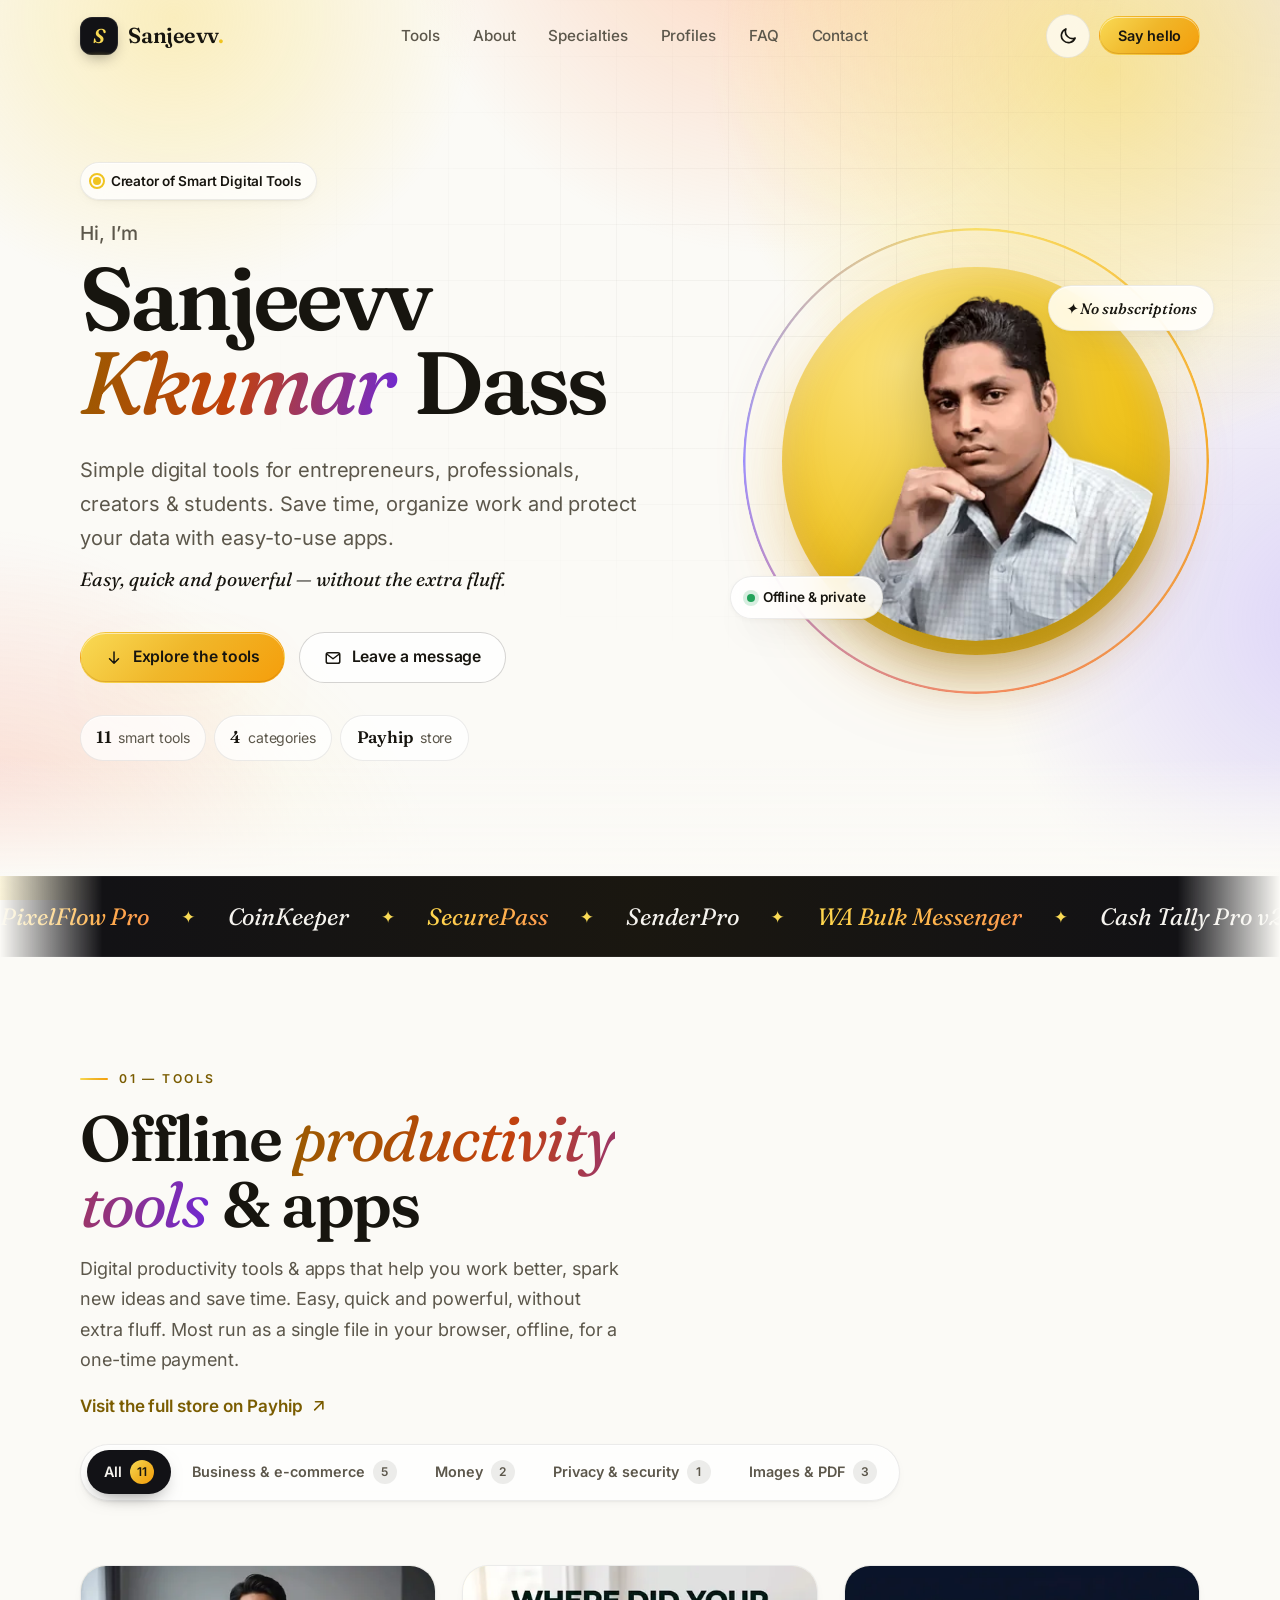
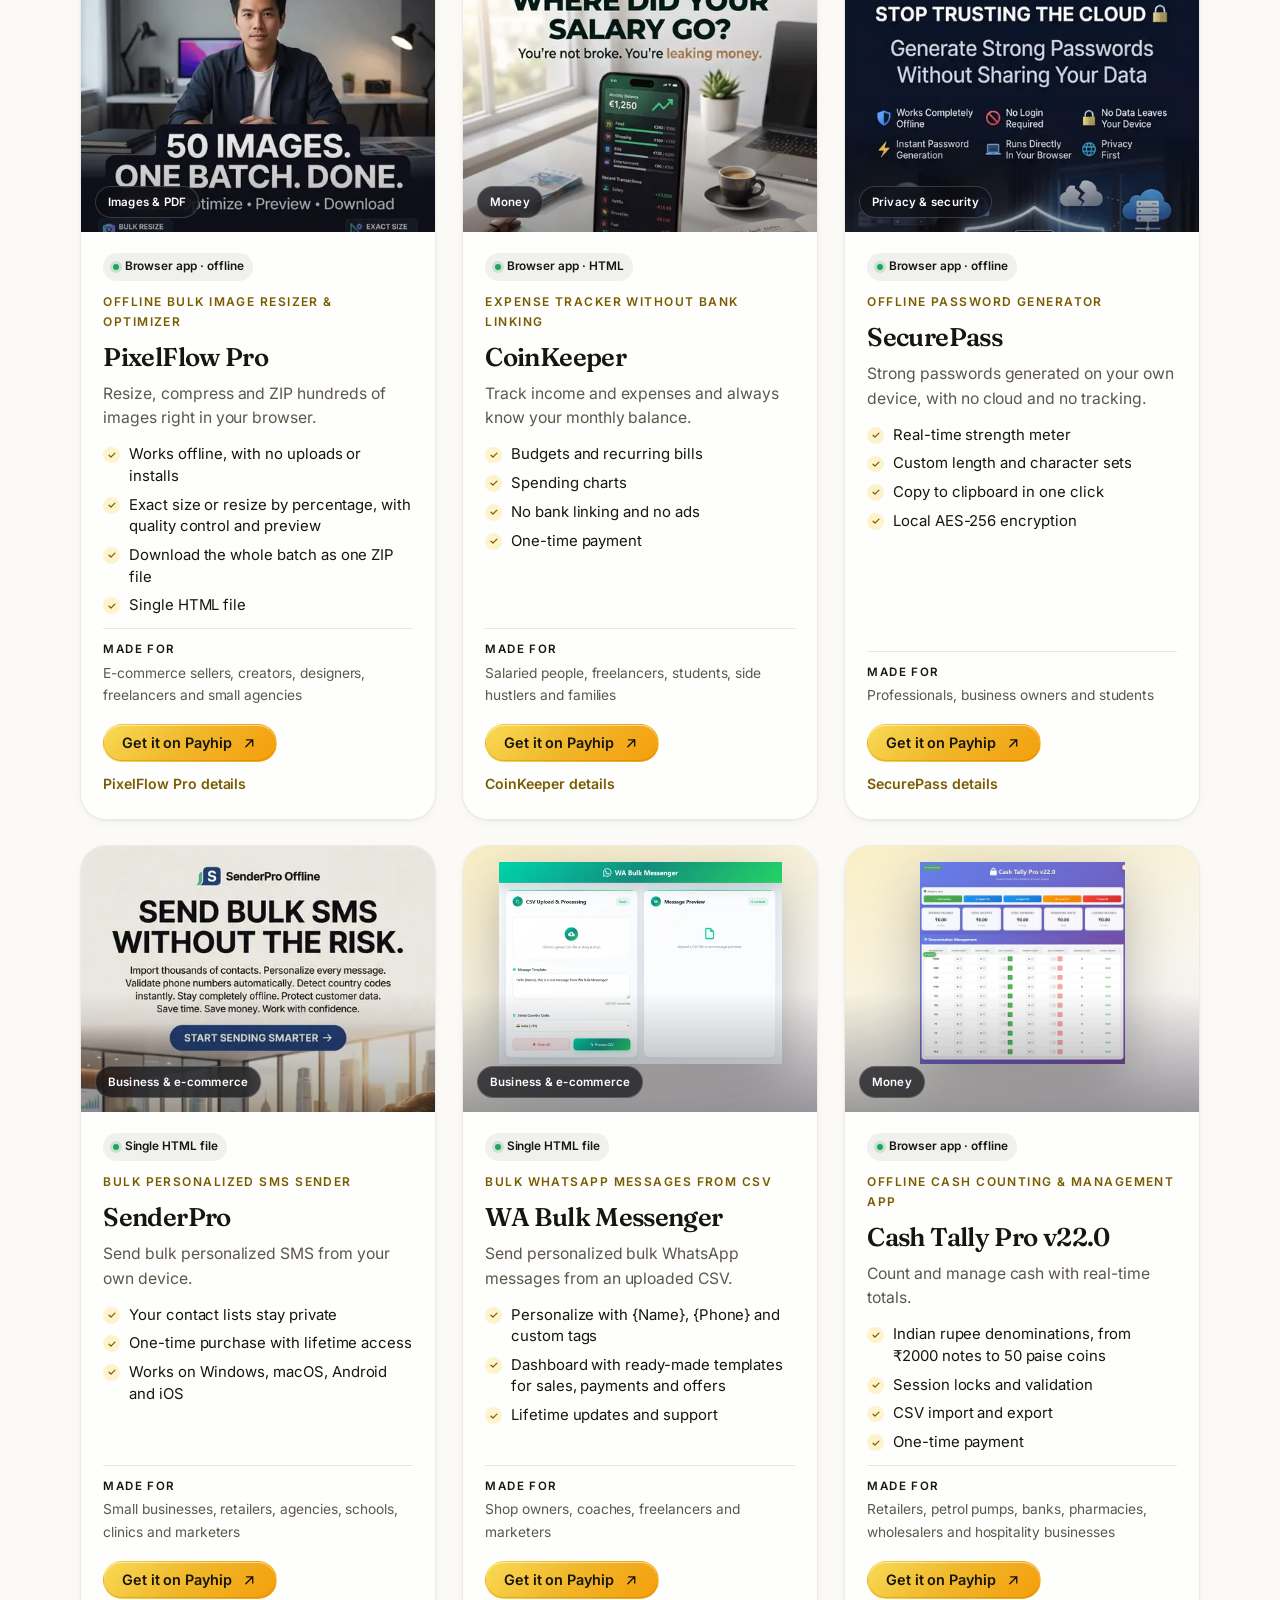
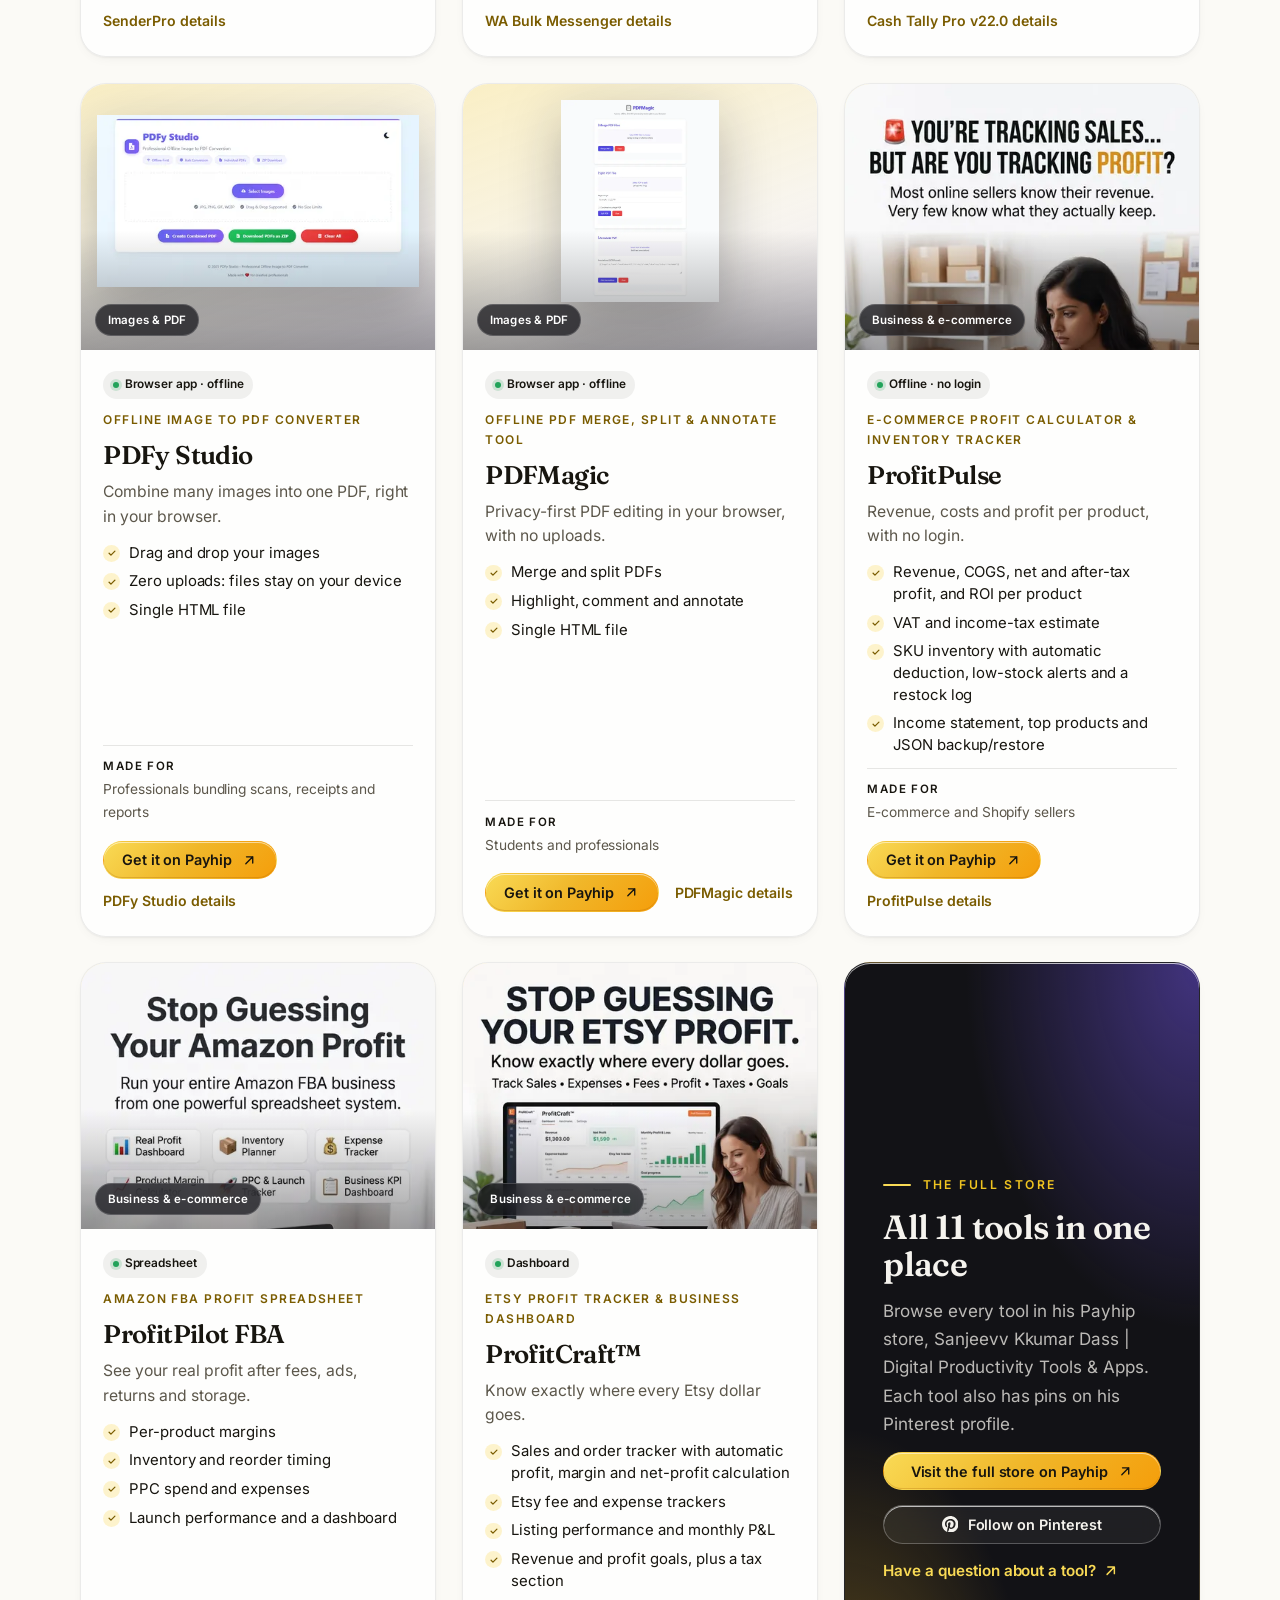
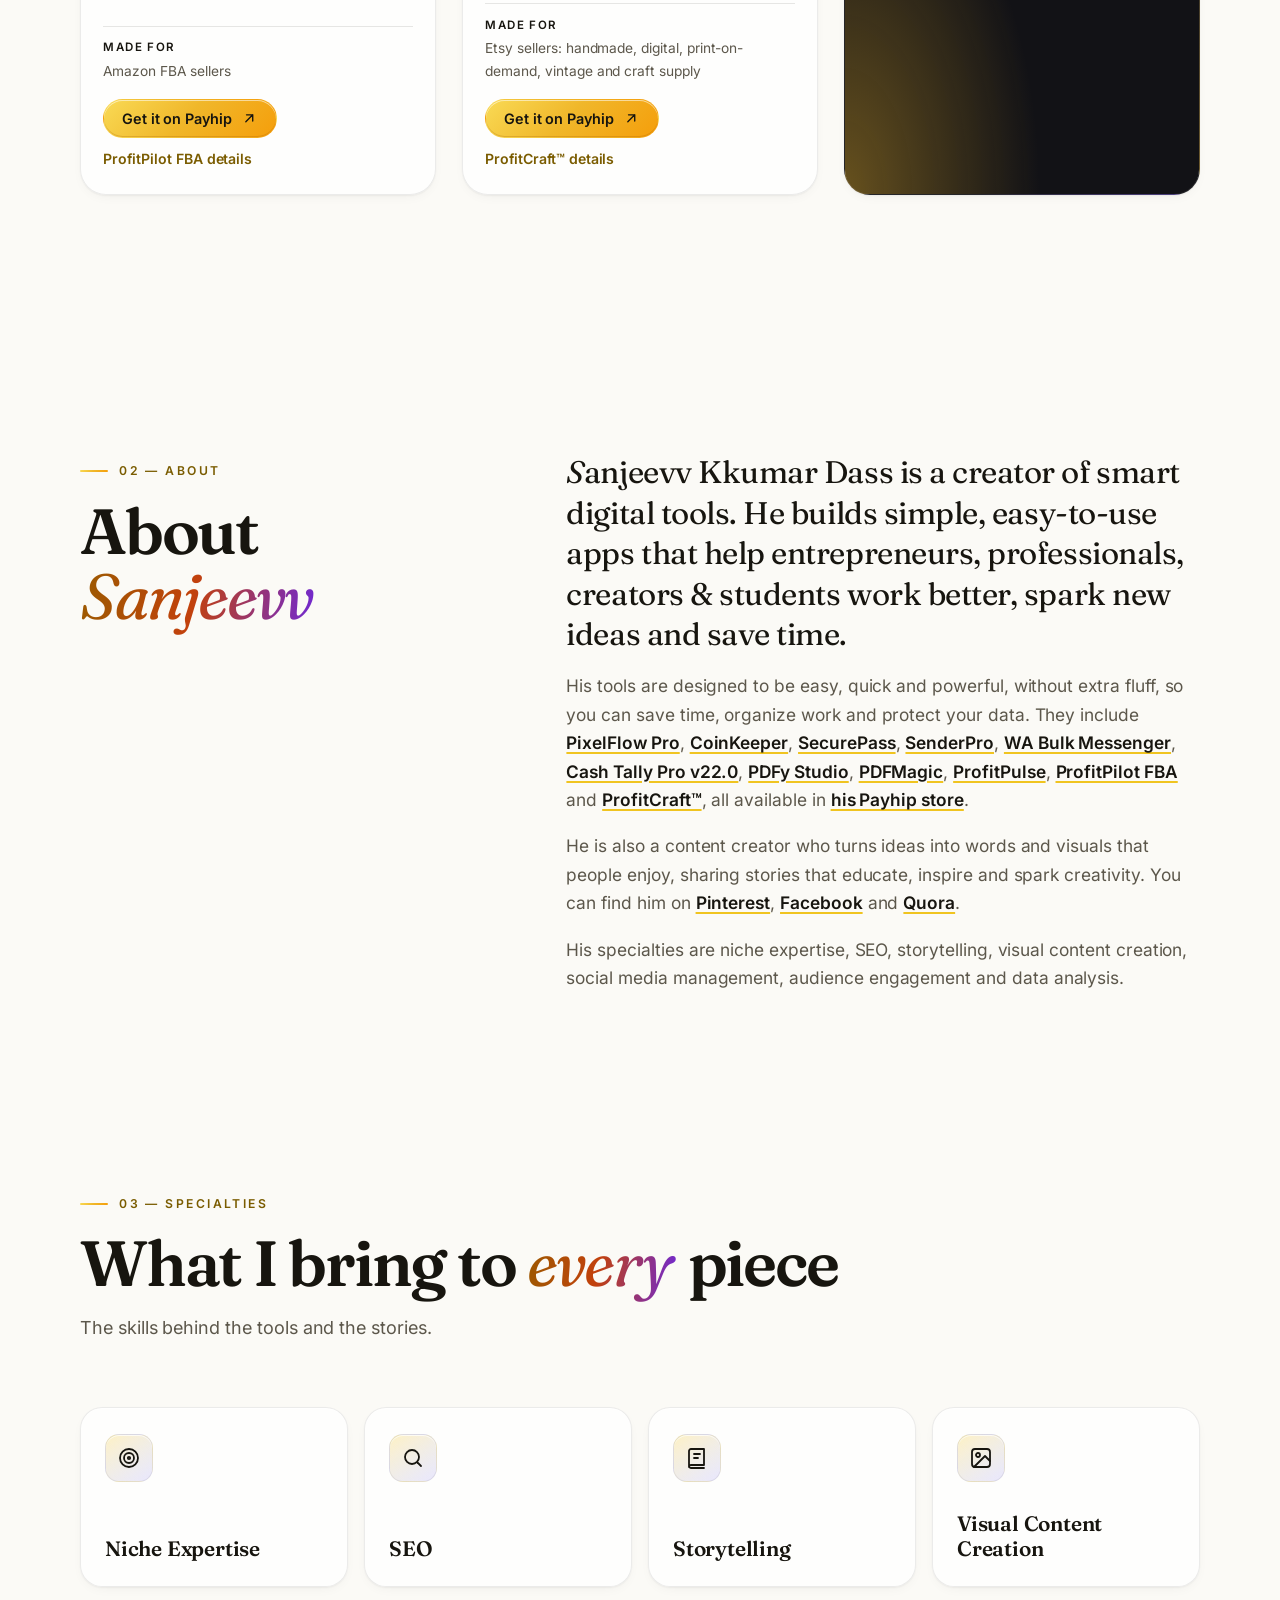
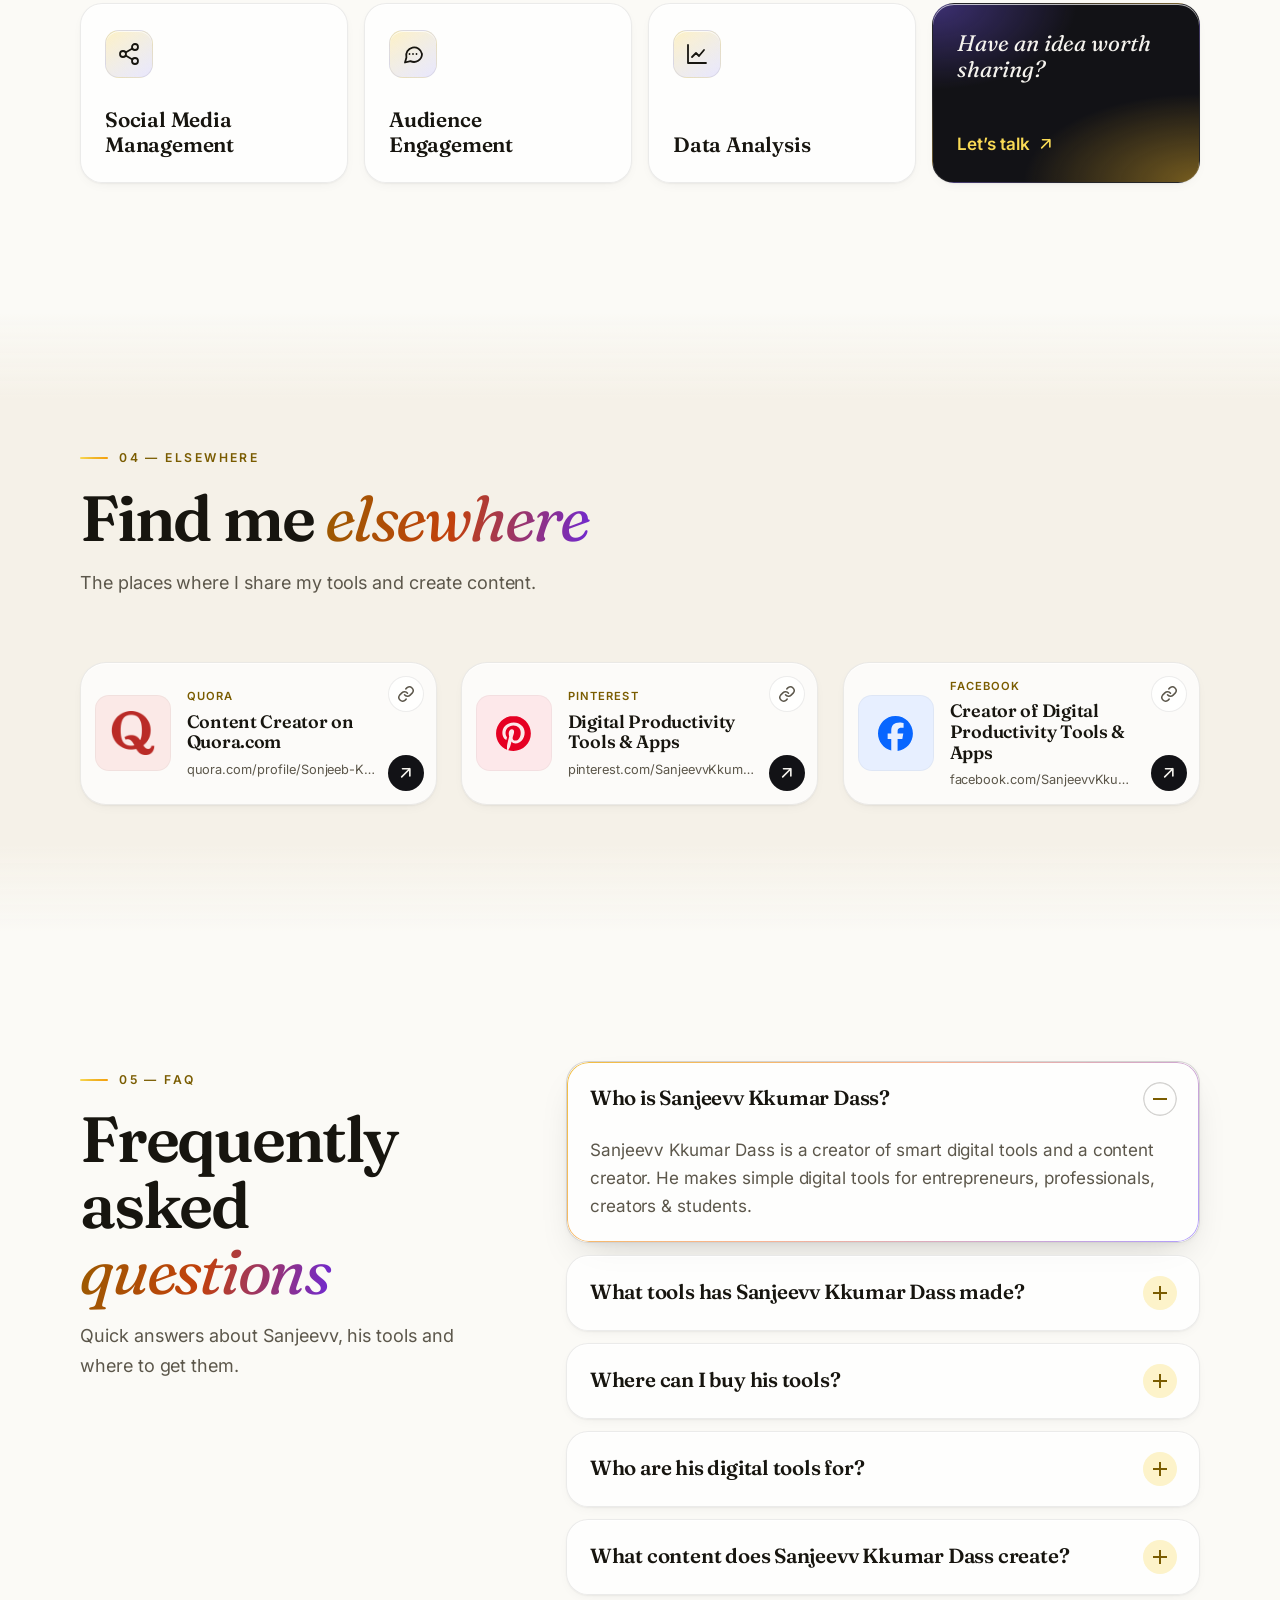
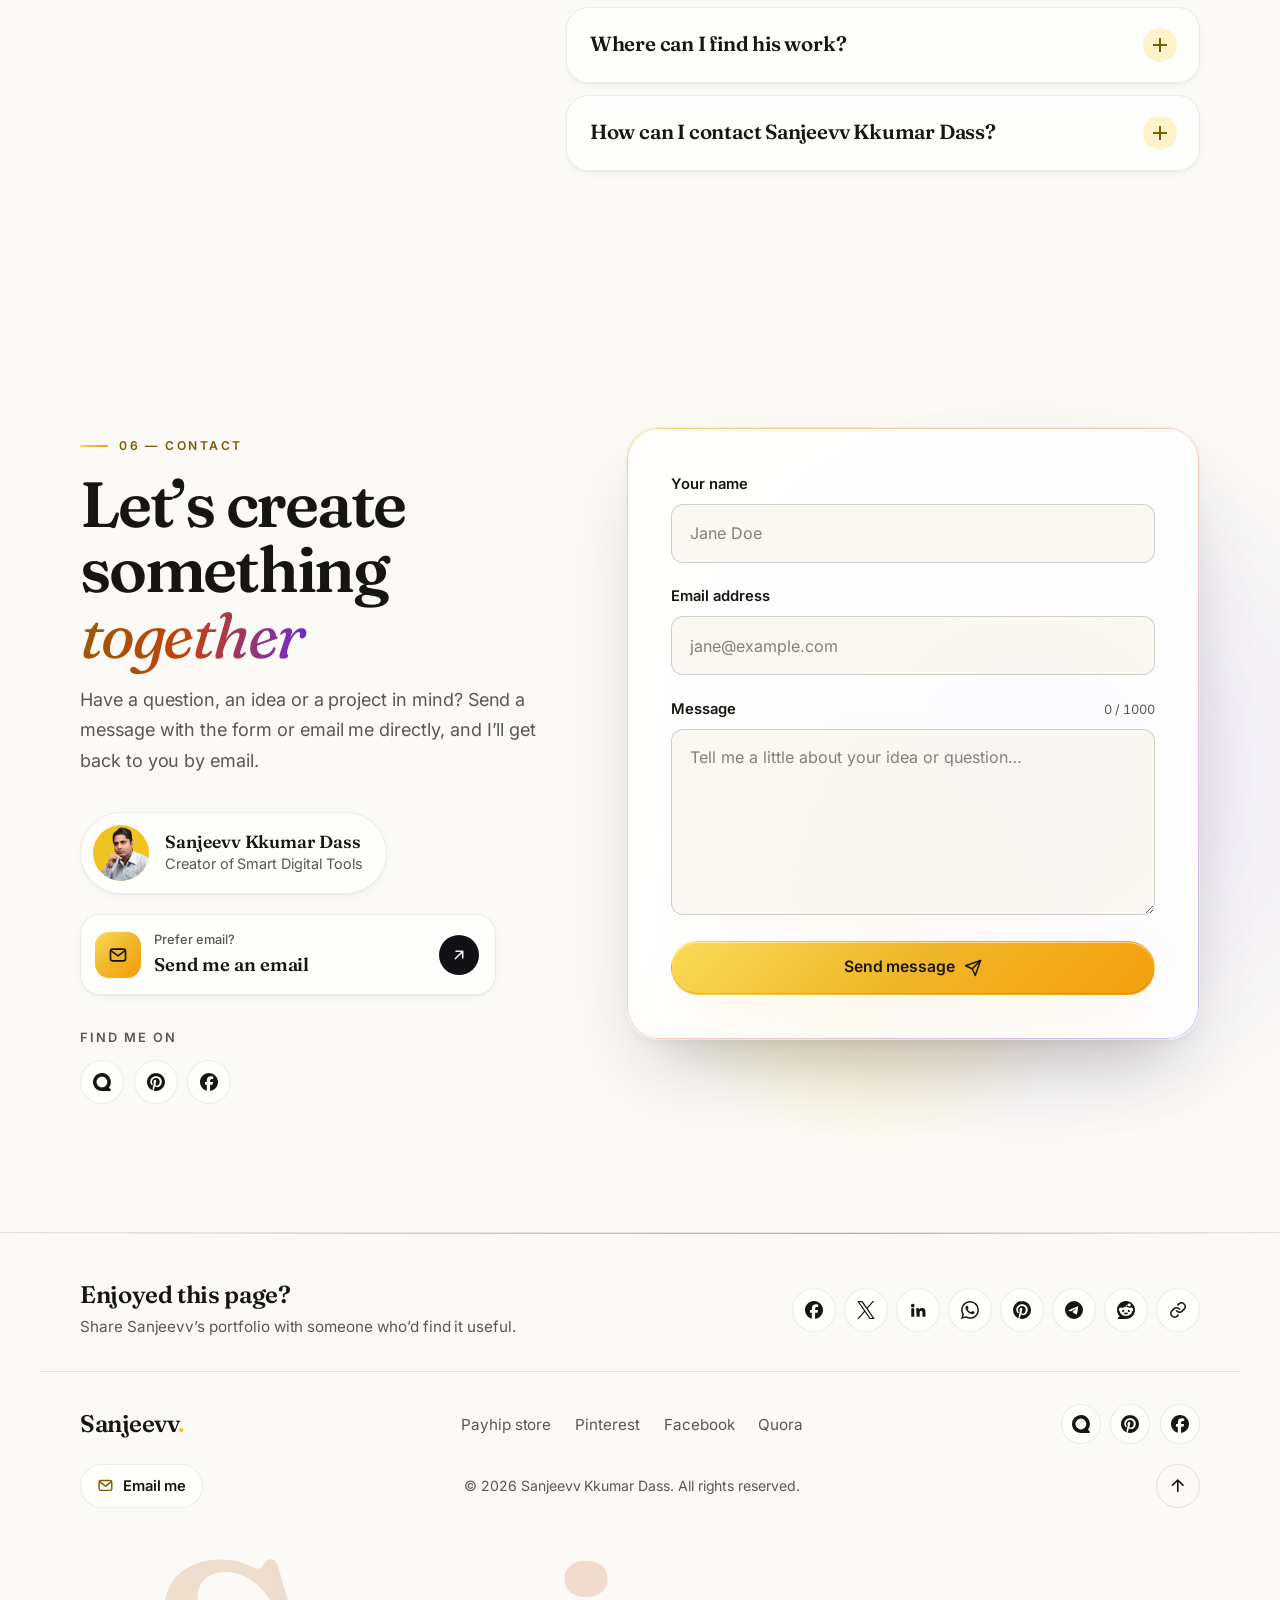
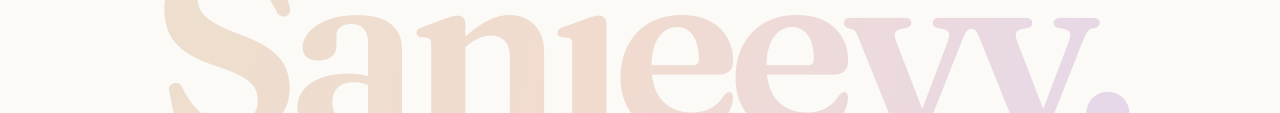
==== commit 9412c153: "Add files via upload" ====
--- a/index.html
+++ b/index.html
@@ -16,6 +16,7 @@
   <link rel="canonical" href="https://designruse.github.io/Portfolio-V2/" />
   <meta name="author" content="Sanjeevv Kkumar Dass" />
   <meta name="p:domain_verify" content="a2a922fa2f35a44a8bd90faaf03b2ac4" />
+  <meta name="p:domain_verify" content="380c43e0d3b3e099196f1c89a497a784"/>
   <meta name="theme-color" content="#f0c420" />
   <meta name="application-name" content="Sanjeevv Kkumar Dass" />
   <meta name="apple-mobile-web-app-title" content="Sanjeevv" />
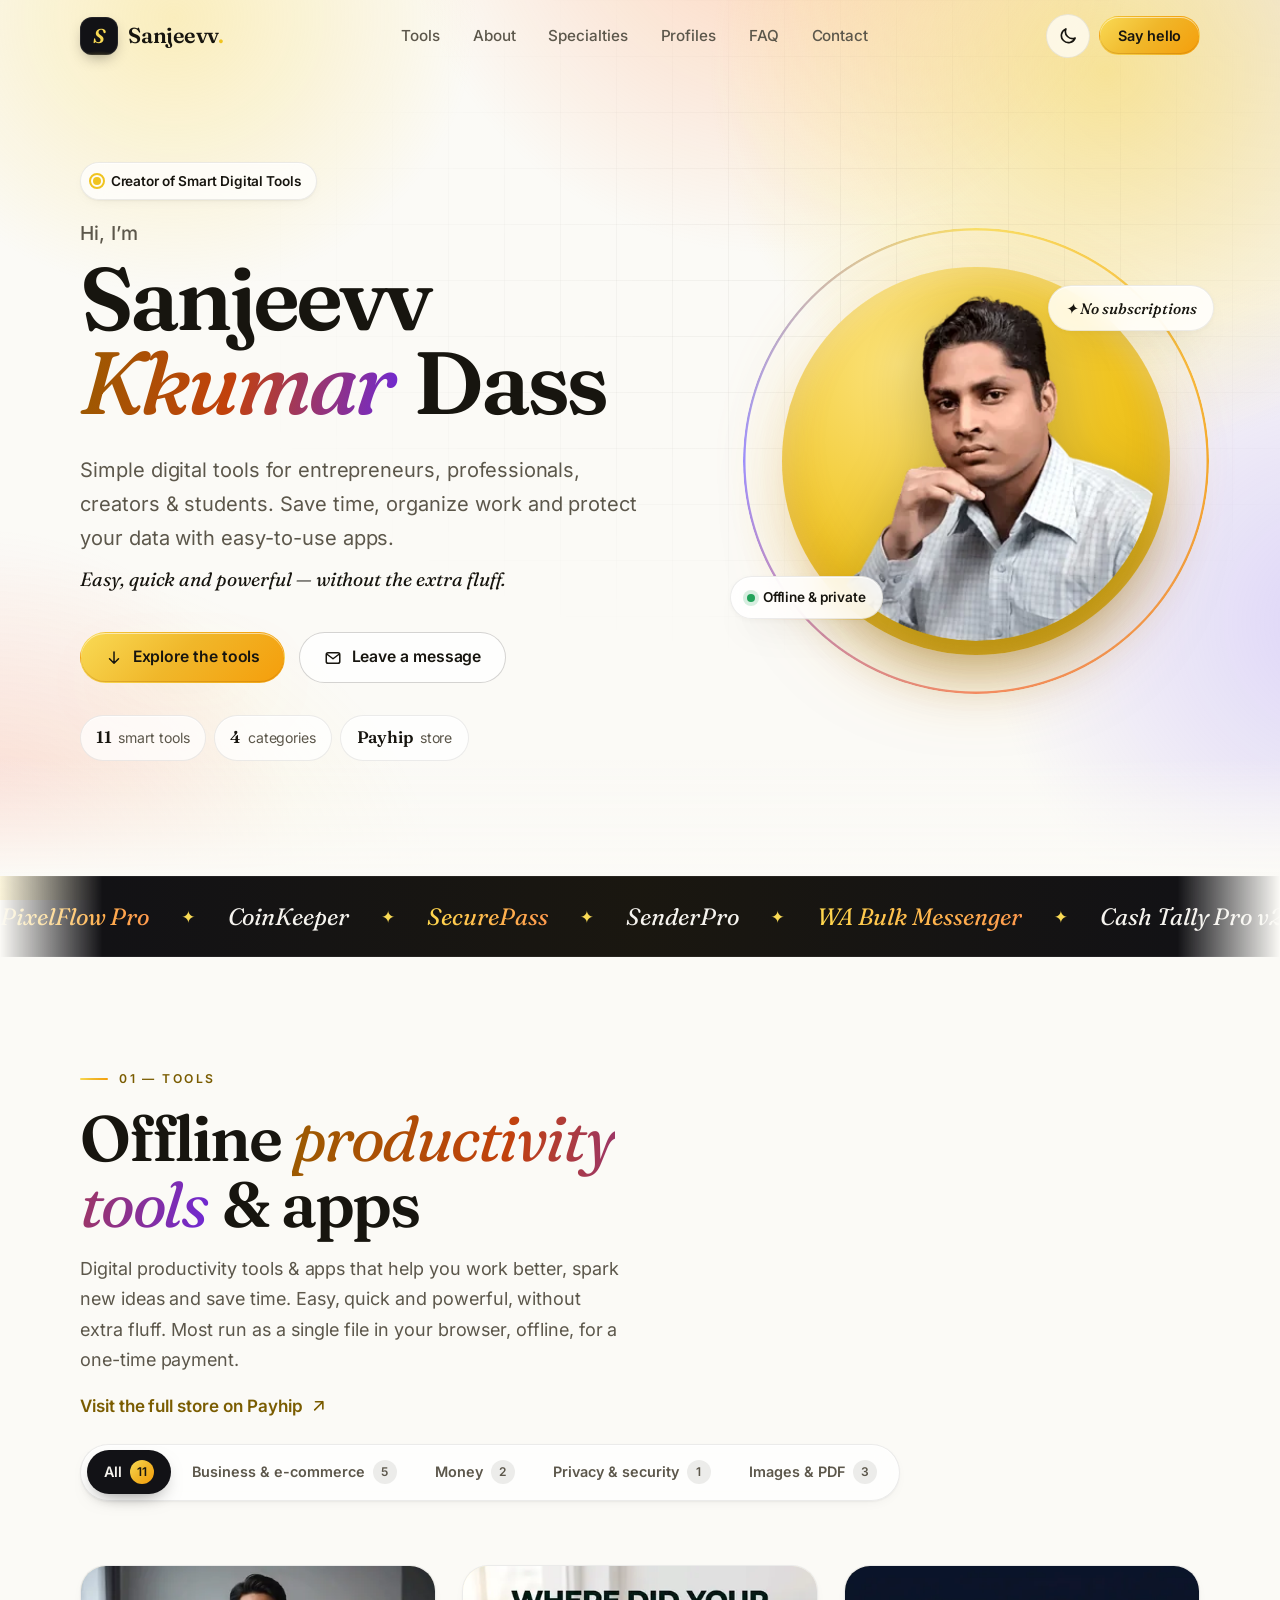
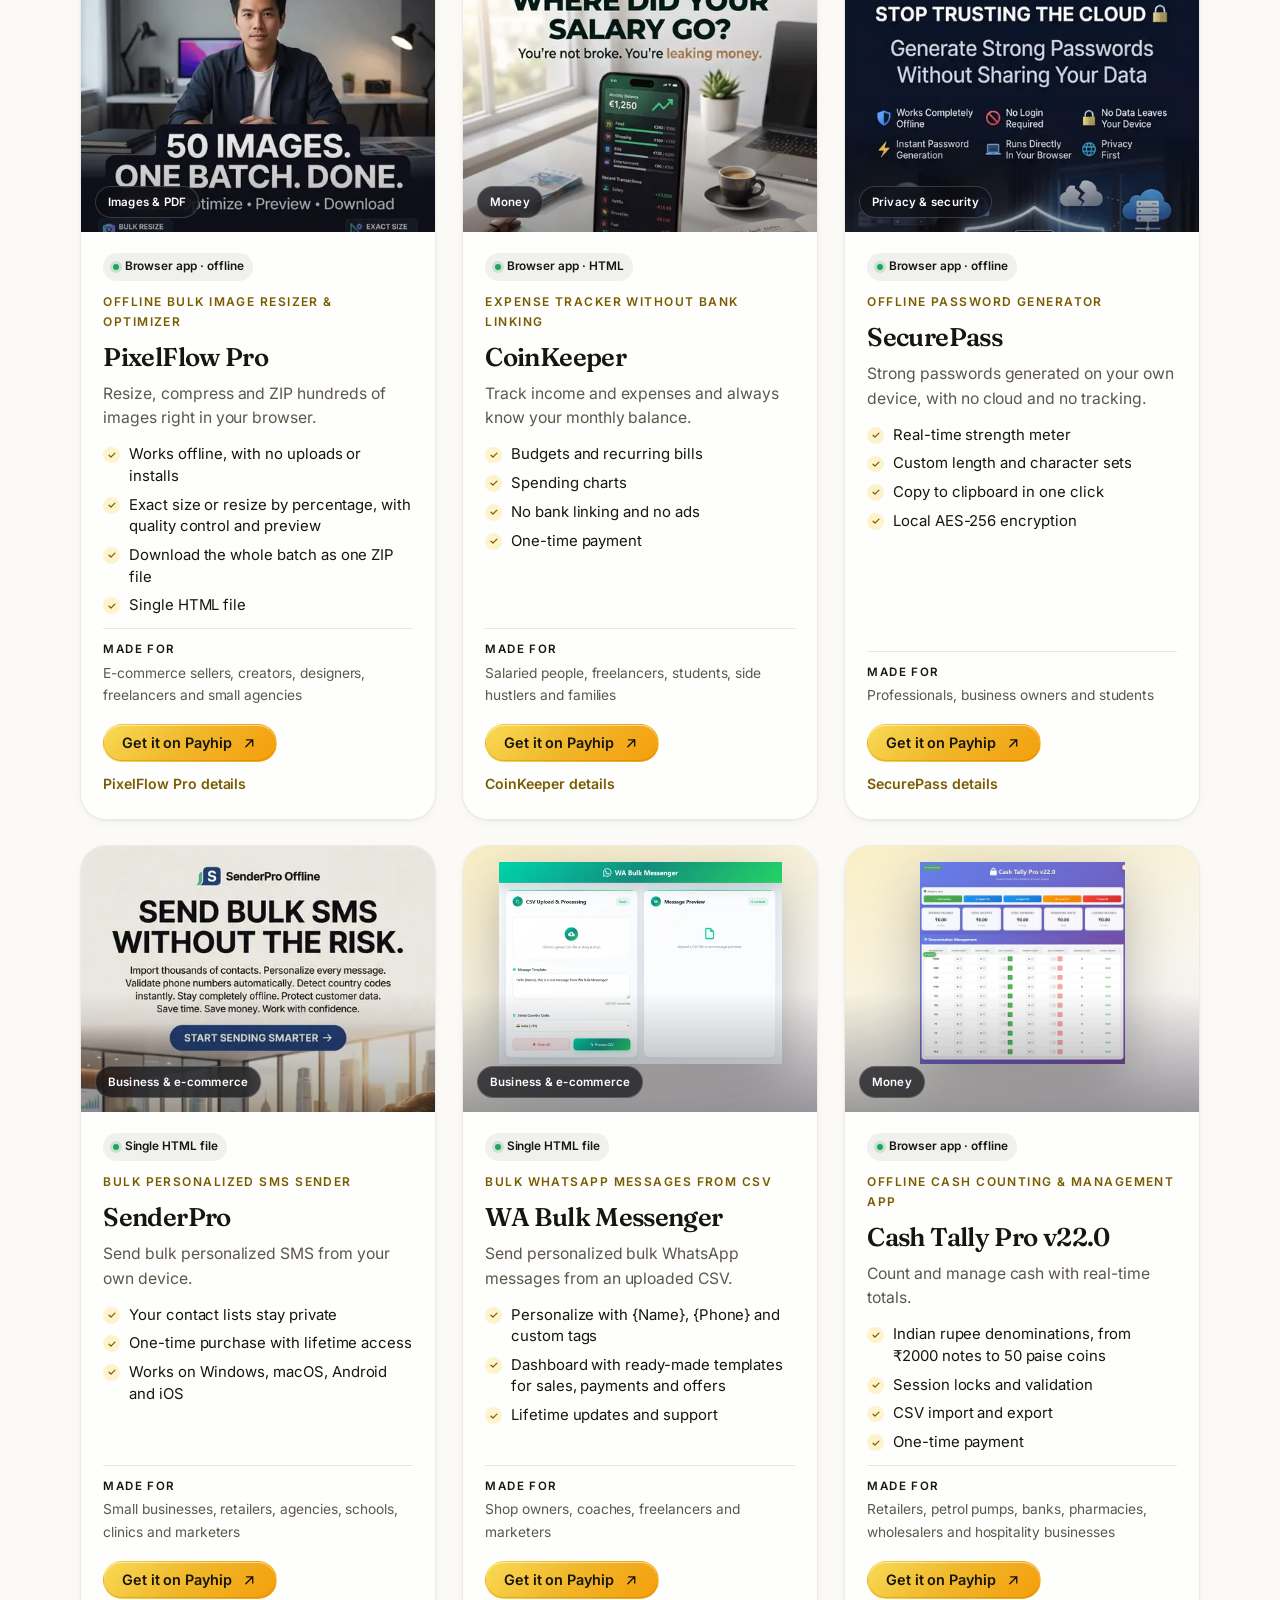
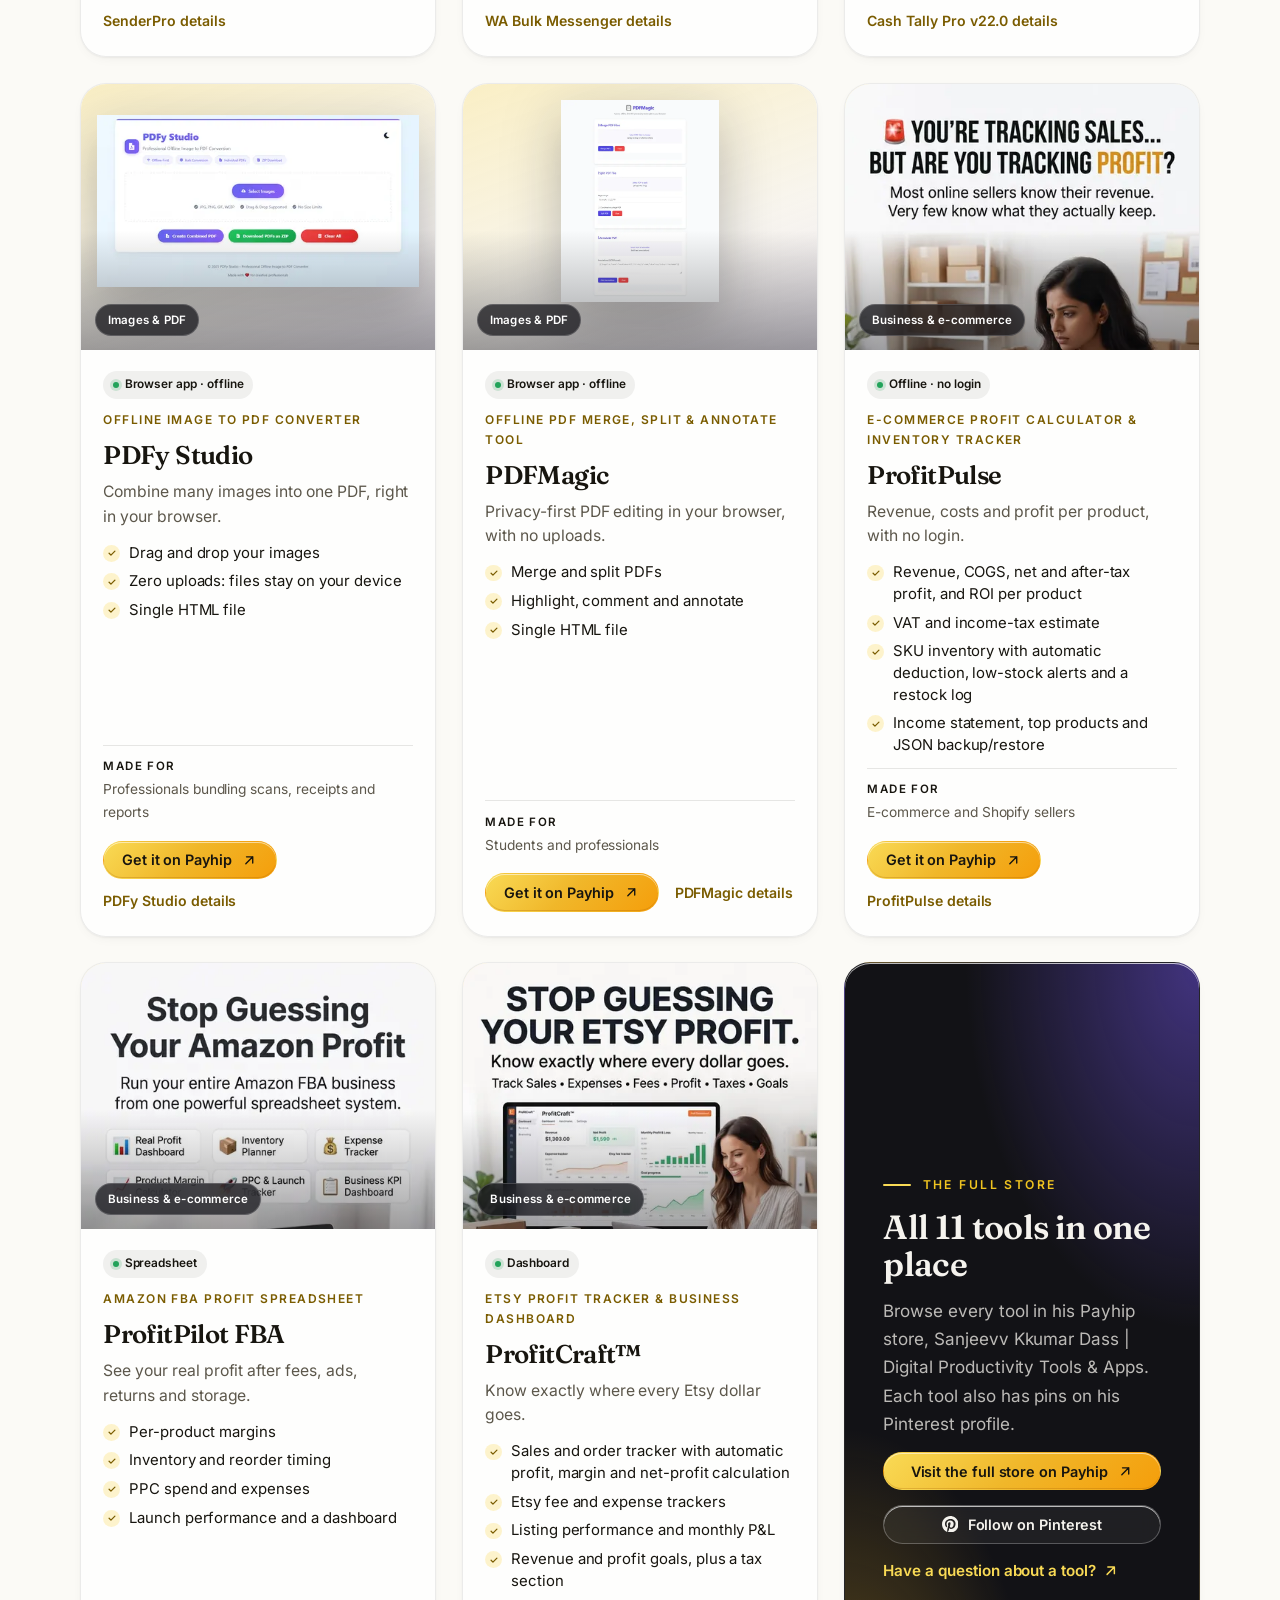
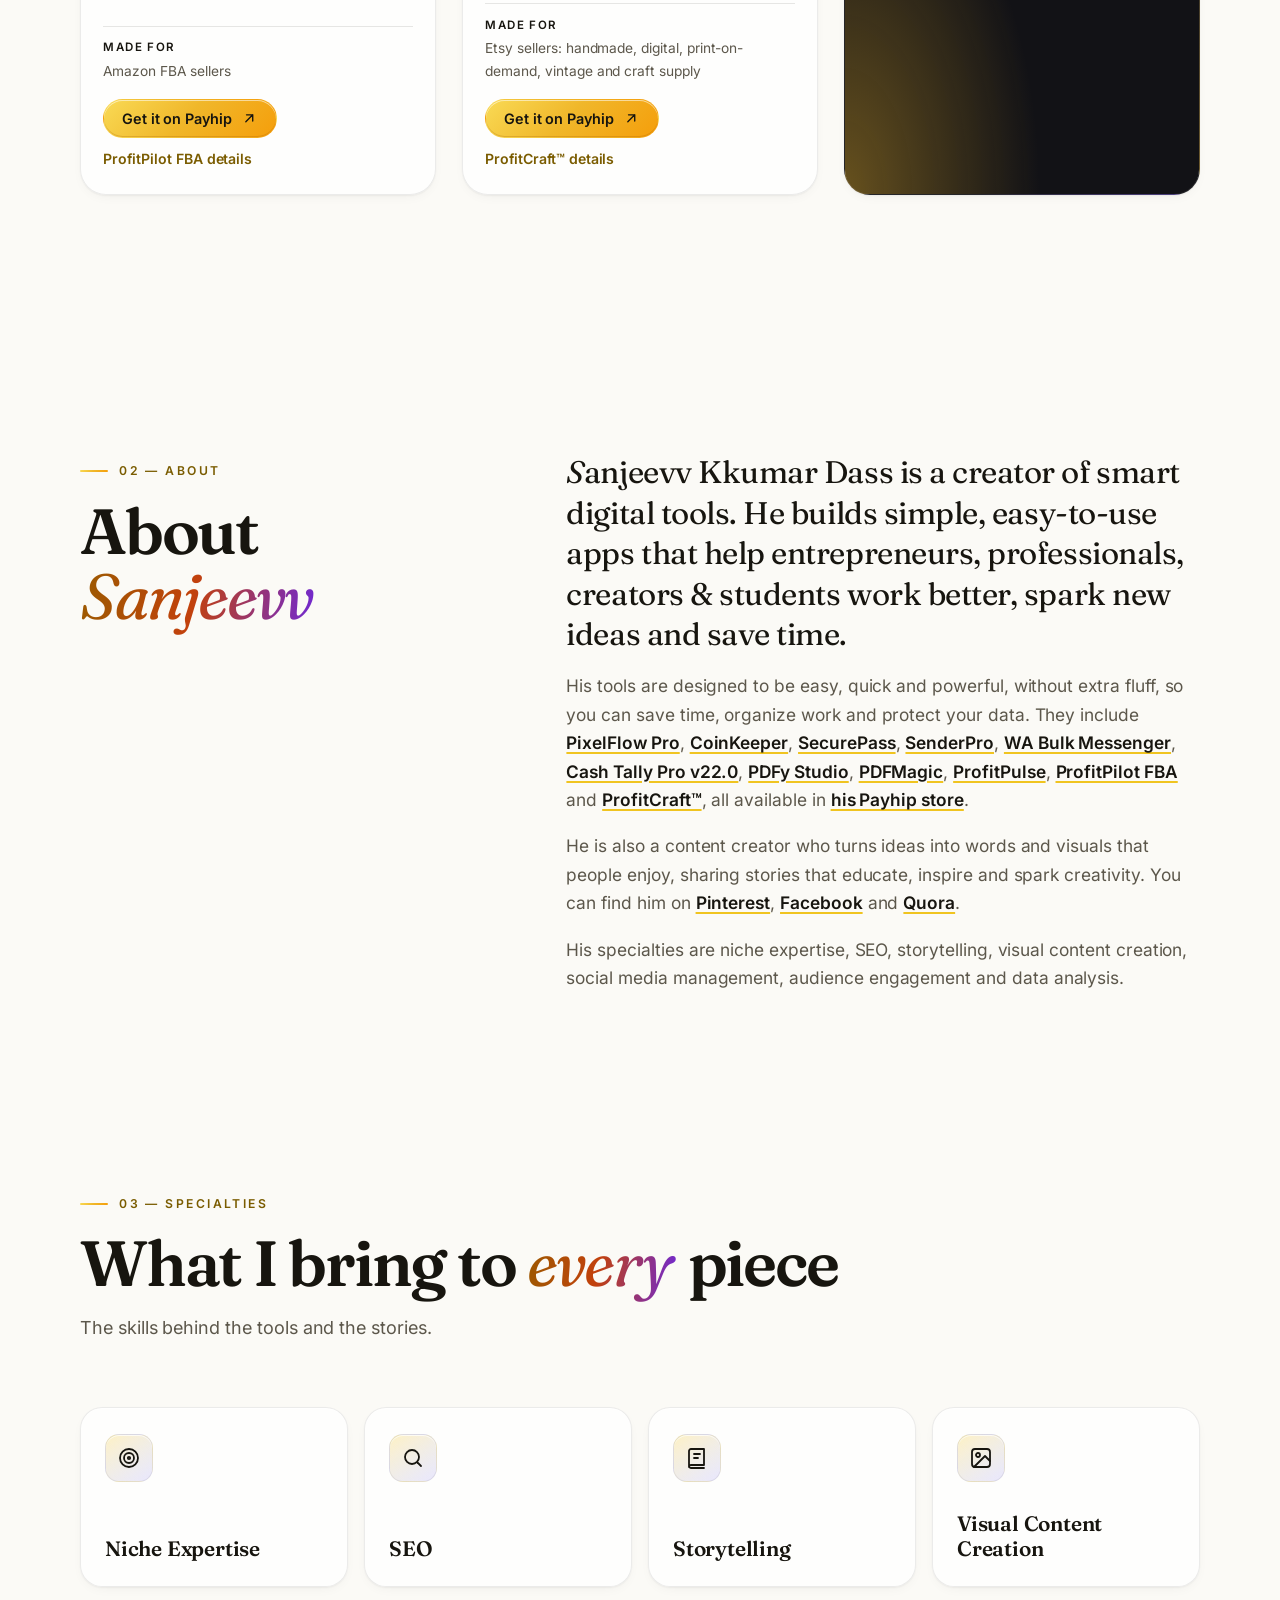
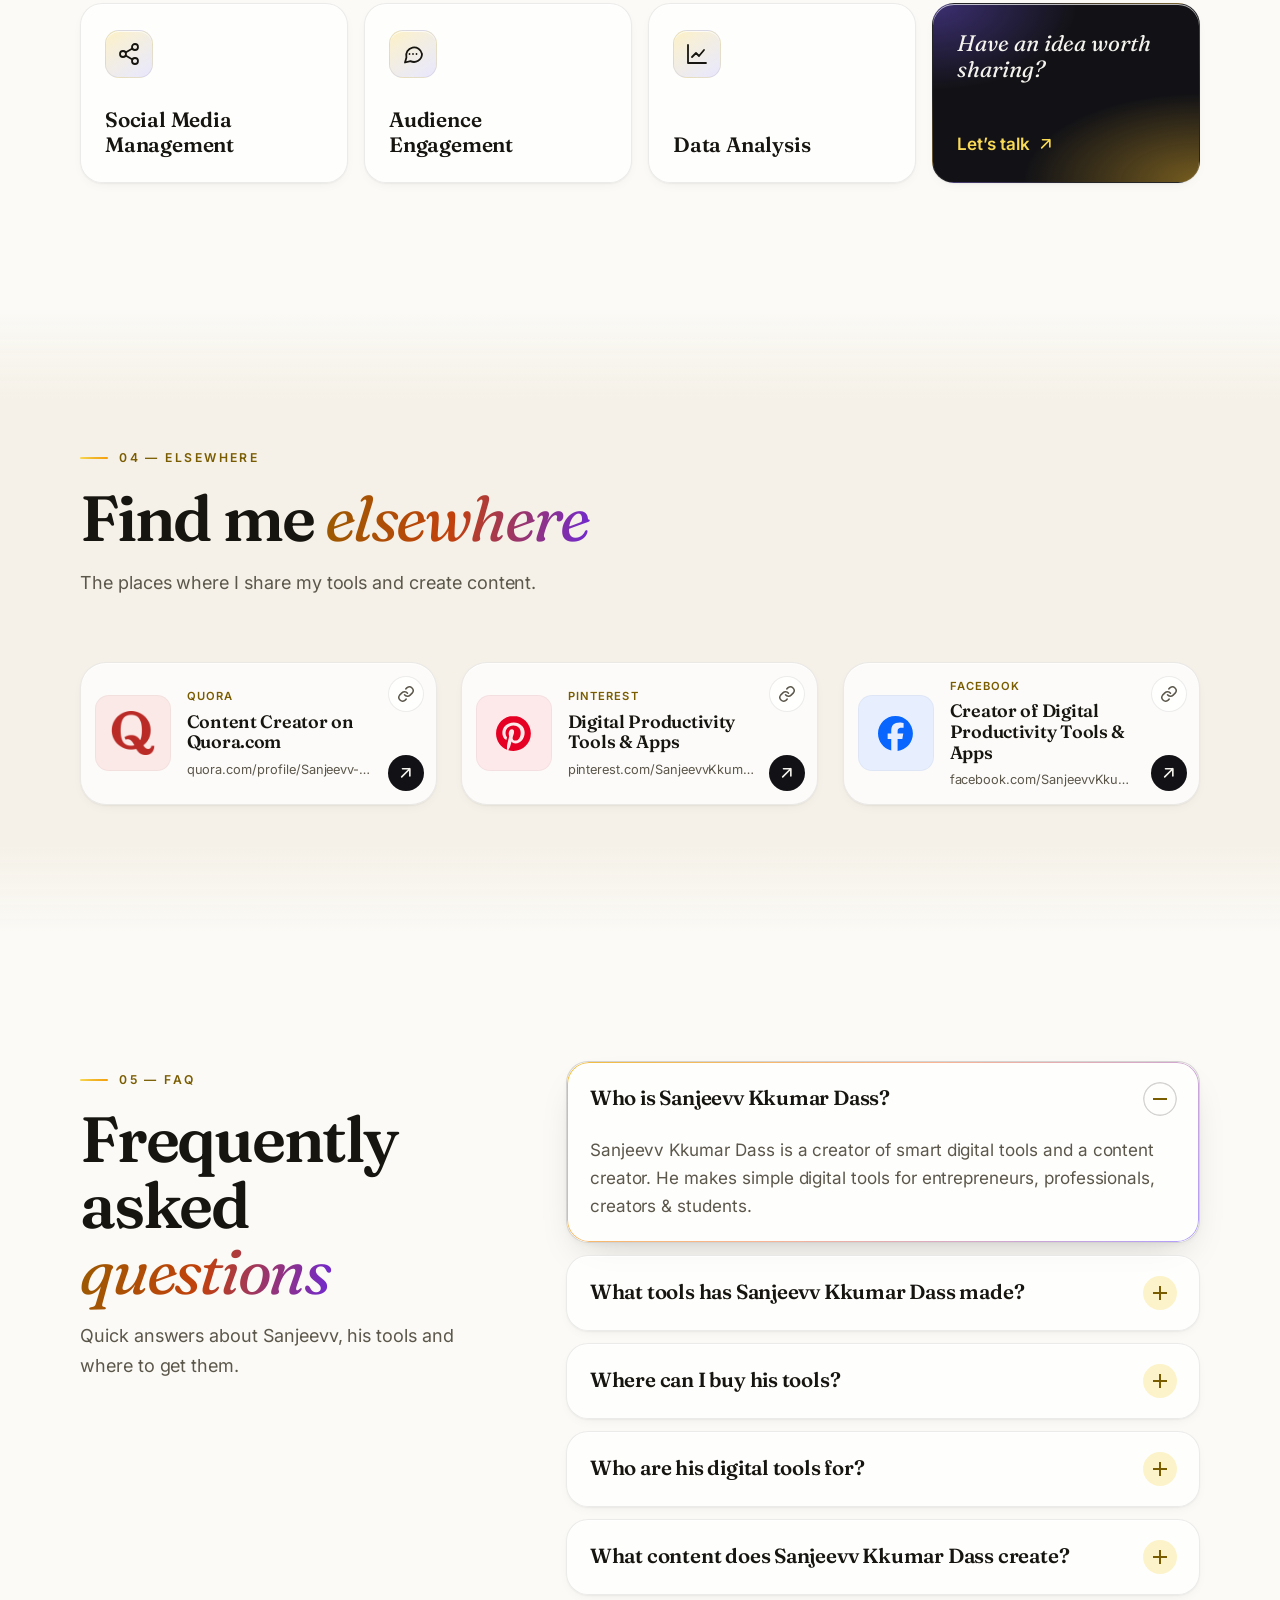
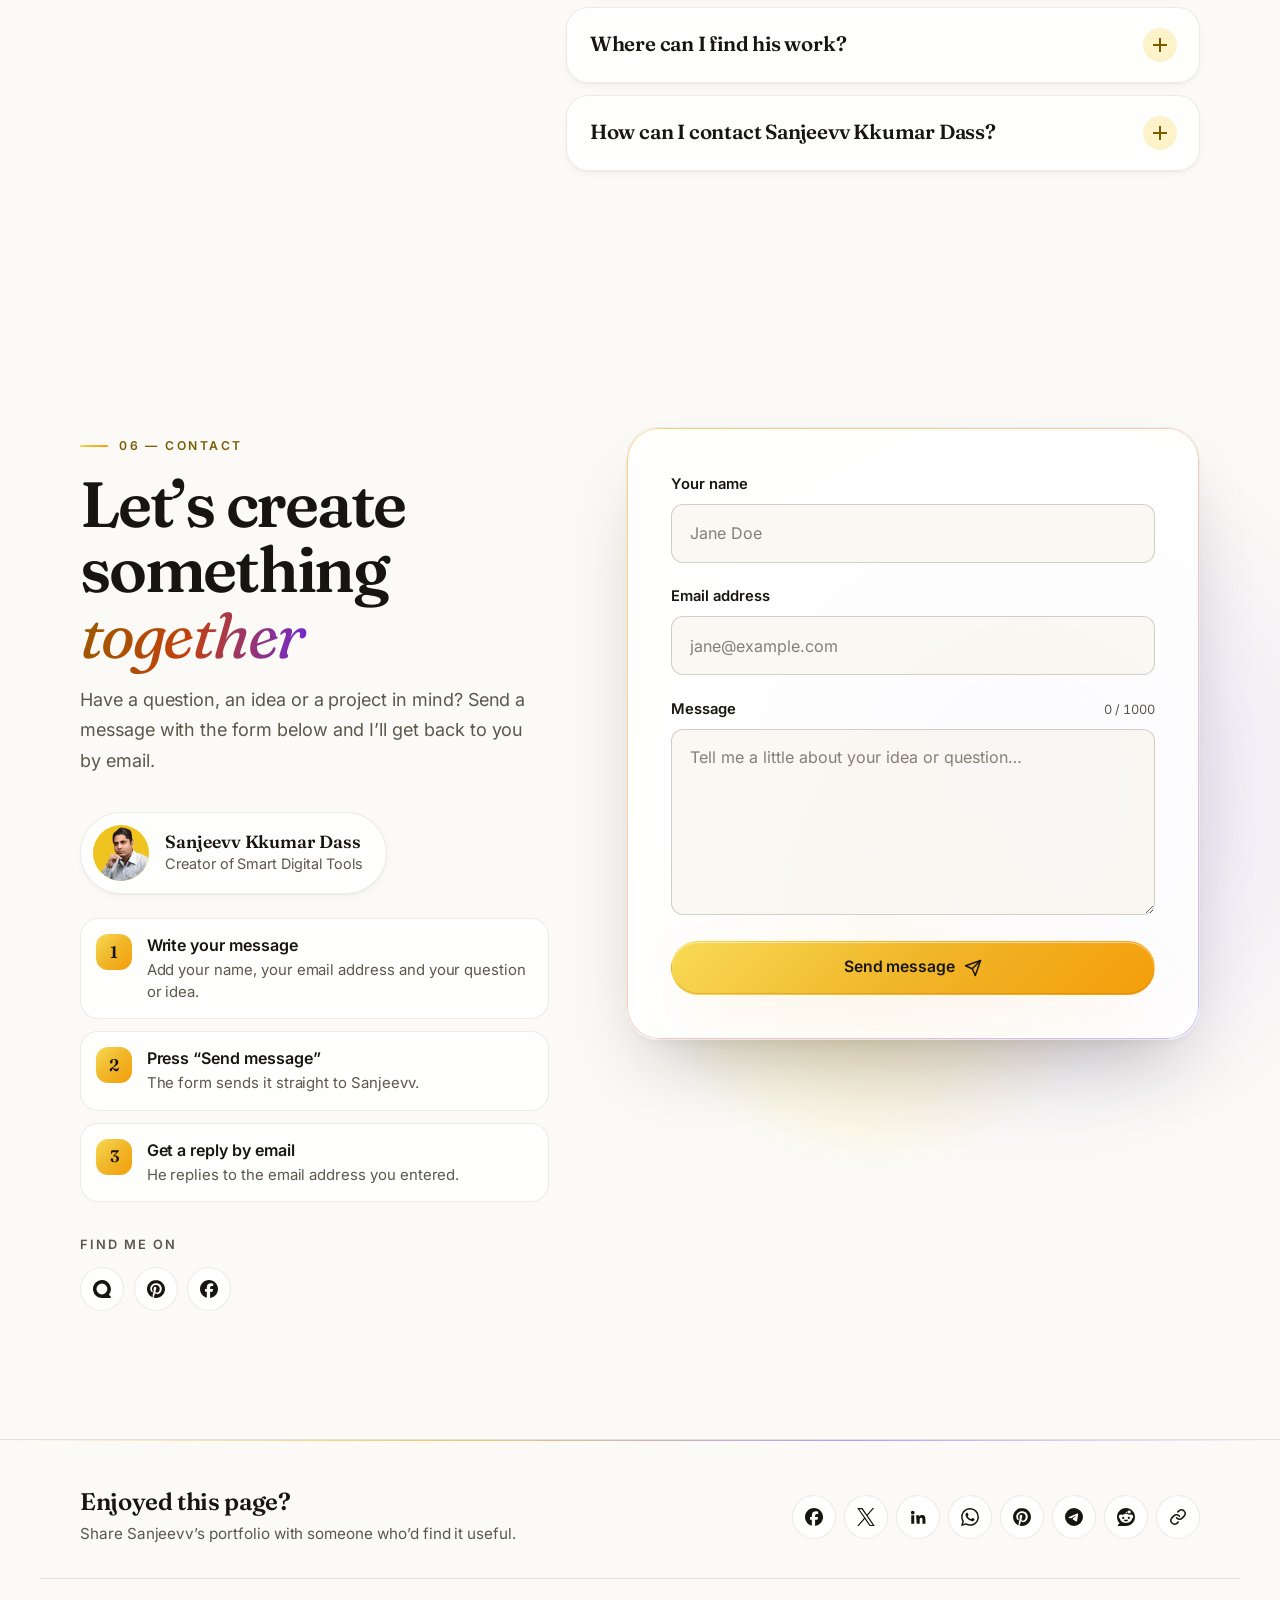
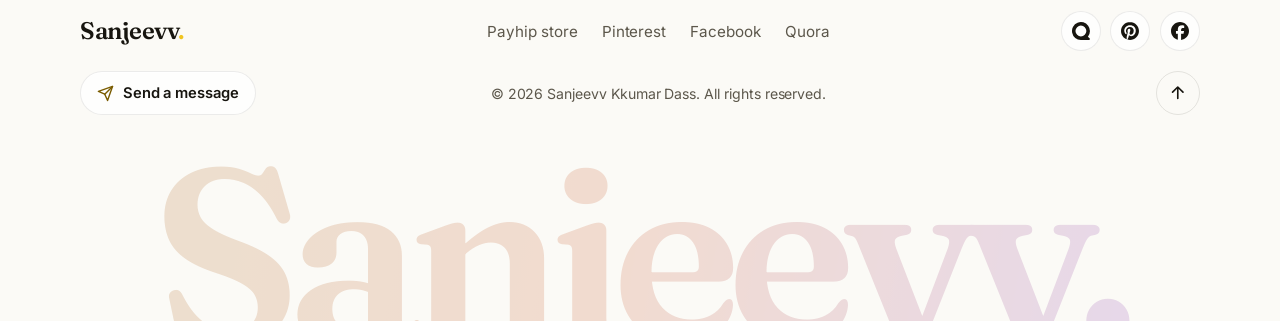
==== commit 631ac0de: "Add files via upload" ====
--- a/index.html
+++ b/index.html
@@ -8,12 +8,12 @@
   <meta name="robots" content="index, follow, max-image-preview:large" />
   <!-- ============ GOOGLE SEARCH CONSOLE VERIFICATION (HTML-tag method) ============
        Guide: GOOGLE-SEO-NEXT-STEPS.md. In Search Console use a "URL prefix" property for
-       https://designruse.github.io/Portfolio-V2/ and choose "HTML tag". Copy ONLY the
+       https://designruse.github.io/SanjeevvKkumarDass/ and choose "HTML tag". Copy ONLY the
        content value, replace PASTE-CODE on the next line with it, and un-comment that line
        (delete the opening and closing comment markers on that line only). Push, then click
        Verify. Keep the tag here permanently. ============================================ -->
   <!-- <meta name="google-site-verification" content="PASTE-CODE" /> -->
-  <link rel="canonical" href="https://designruse.github.io/Portfolio-V2/" />
+  <link rel="canonical" href="https://designruse.github.io/SanjeevvKkumarDass/" />
   <meta name="author" content="Sanjeevv Kkumar Dass" />
   <meta name="p:domain_verify" content="a2a922fa2f35a44a8bd90faaf03b2ac4" />
   <meta name="p:domain_verify" content="380c43e0d3b3e099196f1c89a497a784"/>
@@ -28,15 +28,15 @@
   <meta property="og:locale" content="en_US" />
   <meta property="og:title" content="Sanjeevv Kkumar Dass | Digital Productivity Tools &amp; Apps" />
   <meta property="og:description" content="Simple digital tools for entrepreneurs, professionals, creators &amp; students. Save time, organize work and protect your data with easy-to-use apps." />
-  <meta property="og:url" content="https://designruse.github.io/Portfolio-V2/" />
-  <meta property="og:image" content="https://designruse.github.io/Portfolio-V2/images/og-image.jpg" />
-  <meta property="og:image:secure_url" content="https://designruse.github.io/Portfolio-V2/images/og-image.jpg" />
+  <meta property="og:url" content="https://designruse.github.io/SanjeevvKkumarDass/" />
+  <meta property="og:image" content="https://designruse.github.io/SanjeevvKkumarDass/images/og-image.jpg" />
+  <meta property="og:image:secure_url" content="https://designruse.github.io/SanjeevvKkumarDass/images/og-image.jpg" />
   <meta property="og:image:type" content="image/jpeg" />
   <meta property="og:image:width" content="1200" />
   <meta property="og:image:height" content="630" />
   <meta property="og:image:alt" content="Sanjeevv Kkumar Dass, Creator of Smart Digital Tools – portrait on a yellow background" />
-  <meta property="og:image" content="https://designruse.github.io/Portfolio-V2/images/og-image-square.jpg" />
-  <meta property="og:image:secure_url" content="https://designruse.github.io/Portfolio-V2/images/og-image-square.jpg" />
+  <meta property="og:image" content="https://designruse.github.io/SanjeevvKkumarDass/images/og-image-square.jpg" />
+  <meta property="og:image:secure_url" content="https://designruse.github.io/SanjeevvKkumarDass/images/og-image-square.jpg" />
   <meta property="og:image:type" content="image/jpeg" />
   <meta property="og:image:width" content="1200" />
   <meta property="og:image:height" content="1200" />
@@ -46,7 +46,7 @@
   <meta name="twitter:card" content="summary_large_image" />
   <meta name="twitter:title" content="Sanjeevv Kkumar Dass | Digital Productivity Tools &amp; Apps" />
   <meta name="twitter:description" content="Offline browser tools by Sanjeevv Kkumar Dass for images, PDFs, passwords, budgets, cash counting, bulk SMS &amp; WhatsApp, and e-commerce profit tracking." />
-  <meta name="twitter:image" content="https://designruse.github.io/Portfolio-V2/images/og-image.jpg" />
+  <meta name="twitter:image" content="https://designruse.github.io/SanjeevvKkumarDass/images/og-image.jpg" />
   <meta name="twitter:image:alt" content="Sanjeevv Kkumar Dass, Creator of Smart Digital Tools – portrait on a yellow background" />
 
   <link rel="apple-touch-icon" sizes="180x180" href="images/apple-touch-icon.png" />
@@ -76,7 +76,7 @@
   "@graph": [
     {
       "@type": "Person",
-      "@id": "https://designruse.github.io/Portfolio-V2/#person",
+      "@id": "https://designruse.github.io/SanjeevvKkumarDass/#person",
       "name": "Sanjeevv Kkumar Dass",
       "alternateName": [
         "Sonjeeb Kumar Das"
@@ -87,11 +87,11 @@
       "description": "Sanjeevv Kkumar Dass is a creator of smart digital tools and a content creator. He builds digital productivity tools and apps for entrepreneurs, professionals, creators & students to save time, organize work and protect their data.",
       "image": {
         "@type": "ImageObject",
-        "url": "https://designruse.github.io/Portfolio-V2/images/skdas-seated.webp",
+        "url": "https://designruse.github.io/SanjeevvKkumarDass/images/skdas-seated.webp",
         "width": 343,
         "height": 343
       },
-      "url": "https://designruse.github.io/Portfolio-V2/",
+      "url": "https://designruse.github.io/SanjeevvKkumarDass/",
       "knowsAbout": [
         "Digital tools",
         "Productivity tools",
@@ -114,13 +114,13 @@
         "Data Analysis"
       ],
       "sameAs": [
-        "https://www.quora.com/profile/Sonjeeb-Kumar-Das",
+        "https://www.quora.com/profile/Sanjeevv-Kkumar-Dass",
         "https://www.pinterest.com/SanjeevvKkumarDass/",
         "https://www.facebook.com/SanjeevvKkumarDass/",
         "https://payhip.com/u1757007407332758617765"
       ],
       "mainEntityOfPage": {
-        "@id": "https://designruse.github.io/Portfolio-V2/#profilepage"
+        "@id": "https://designruse.github.io/SanjeevvKkumarDass/#profilepage"
       },
       "hasOccupation": [
         {
@@ -135,13 +135,13 @@
     },
     {
       "@type": "WebSite",
-      "@id": "https://designruse.github.io/Portfolio-V2/#website",
-      "url": "https://designruse.github.io/Portfolio-V2/",
+      "@id": "https://designruse.github.io/SanjeevvKkumarDass/#website",
+      "url": "https://designruse.github.io/SanjeevvKkumarDass/",
       "name": "Sanjeevv Kkumar Dass",
       "description": "Offline productivity tools and apps by Sanjeevv Kkumar Dass, creator of smart digital tools.",
       "inLanguage": "en",
       "publisher": {
-        "@id": "https://designruse.github.io/Portfolio-V2/#person"
+        "@id": "https://designruse.github.io/SanjeevvKkumarDass/#person"
       },
       "alternateName": [
         "Sanjeevv Kkumar Dass | Digital Productivity Tools & Apps",
@@ -150,23 +150,23 @@
     },
     {
       "@type": "ProfilePage",
-      "@id": "https://designruse.github.io/Portfolio-V2/#profilepage",
-      "url": "https://designruse.github.io/Portfolio-V2/",
+      "@id": "https://designruse.github.io/SanjeevvKkumarDass/#profilepage",
+      "url": "https://designruse.github.io/SanjeevvKkumarDass/",
       "name": "Sanjeevv Kkumar Dass | Digital Productivity Tools & Apps",
       "inLanguage": "en",
       "isPartOf": {
-        "@id": "https://designruse.github.io/Portfolio-V2/#website"
+        "@id": "https://designruse.github.io/SanjeevvKkumarDass/#website"
       },
       "mainEntity": {
-        "@id": "https://designruse.github.io/Portfolio-V2/#person"
+        "@id": "https://designruse.github.io/SanjeevvKkumarDass/#person"
       },
       "about": {
-        "@id": "https://designruse.github.io/Portfolio-V2/#person"
+        "@id": "https://designruse.github.io/SanjeevvKkumarDass/#person"
       },
       "dateModified": "2026-10-22",
       "primaryImageOfPage": {
         "@type": "ImageObject",
-        "url": "https://designruse.github.io/Portfolio-V2/images/og-image.jpg",
+        "url": "https://designruse.github.io/SanjeevvKkumarDass/images/og-image.jpg",
         "width": 1200,
         "height": 630
       },
@@ -174,10 +174,10 @@
     },
     {
       "@type": "FAQPage",
-      "@id": "https://designruse.github.io/Portfolio-V2/#faq",
-      "url": "https://designruse.github.io/Portfolio-V2/#faq",
+      "@id": "https://designruse.github.io/SanjeevvKkumarDass/#faq",
+      "url": "https://designruse.github.io/SanjeevvKkumarDass/#faq",
       "isPartOf": {
-        "@id": "https://designruse.github.io/Portfolio-V2/#website"
+        "@id": "https://designruse.github.io/SanjeevvKkumarDass/#website"
       },
       "mainEntity": [
         {
@@ -233,81 +233,81 @@
           "name": "How can I contact Sanjeevv Kkumar Dass?",
           "acceptedAnswer": {
             "@type": "Answer",
-            "text": "Use the contact form on this page: enter your name, email address and message, and he will reply by email. You can also use the Email me button in the contact section."
+            "text": "Use the contact form on this page: enter your name, email address and message, and he will reply by email."
           }
         }
       ]
     },
     {
       "@type": "ItemList",
-      "@id": "https://designruse.github.io/Portfolio-V2/#tools",
+      "@id": "https://designruse.github.io/SanjeevvKkumarDass/#tools",
       "name": "Digital tools by Sanjeevv Kkumar Dass",
       "numberOfItems": 11,
       "itemListElement": [
         {
           "@type": "ListItem",
           "position": 1,
-          "url": "https://designruse.github.io/Portfolio-V2/tools/pixelflow-pro/",
+          "url": "https://designruse.github.io/SanjeevvKkumarDass/tools/pixelflow-pro/",
           "name": "PixelFlow Pro"
         },
         {
           "@type": "ListItem",
           "position": 2,
-          "url": "https://designruse.github.io/Portfolio-V2/tools/coinkeeper/",
+          "url": "https://designruse.github.io/SanjeevvKkumarDass/tools/coinkeeper/",
           "name": "CoinKeeper"
         },
         {
           "@type": "ListItem",
           "position": 3,
-          "url": "https://designruse.github.io/Portfolio-V2/tools/securepass/",
+          "url": "https://designruse.github.io/SanjeevvKkumarDass/tools/securepass/",
           "name": "SecurePass"
         },
         {
           "@type": "ListItem",
           "position": 4,
-          "url": "https://designruse.github.io/Portfolio-V2/tools/senderpro/",
+          "url": "https://designruse.github.io/SanjeevvKkumarDass/tools/senderpro/",
           "name": "SenderPro"
         },
         {
           "@type": "ListItem",
           "position": 5,
-          "url": "https://designruse.github.io/Portfolio-V2/tools/wa-bulk-messenger/",
+          "url": "https://designruse.github.io/SanjeevvKkumarDass/tools/wa-bulk-messenger/",
           "name": "WA Bulk Messenger"
         },
         {
           "@type": "ListItem",
           "position": 6,
-          "url": "https://designruse.github.io/Portfolio-V2/tools/cash-tally-pro/",
+          "url": "https://designruse.github.io/SanjeevvKkumarDass/tools/cash-tally-pro/",
           "name": "Cash Tally Pro v22.0"
         },
         {
           "@type": "ListItem",
           "position": 7,
-          "url": "https://designruse.github.io/Portfolio-V2/tools/pdfy-studio/",
+          "url": "https://designruse.github.io/SanjeevvKkumarDass/tools/pdfy-studio/",
           "name": "PDFy Studio"
         },
         {
           "@type": "ListItem",
           "position": 8,
-          "url": "https://designruse.github.io/Portfolio-V2/tools/pdfmagic/",
+          "url": "https://designruse.github.io/SanjeevvKkumarDass/tools/pdfmagic/",
           "name": "PDFMagic"
         },
         {
           "@type": "ListItem",
           "position": 9,
-          "url": "https://designruse.github.io/Portfolio-V2/tools/profitpulse/",
+          "url": "https://designruse.github.io/SanjeevvKkumarDass/tools/profitpulse/",
           "name": "ProfitPulse"
         },
         {
           "@type": "ListItem",
           "position": 10,
-          "url": "https://designruse.github.io/Portfolio-V2/tools/profitpilot-fba/",
+          "url": "https://designruse.github.io/SanjeevvKkumarDass/tools/profitpilot-fba/",
           "name": "ProfitPilot FBA"
         },
         {
           "@type": "ListItem",
           "position": 11,
-          "url": "https://designruse.github.io/Portfolio-V2/tools/profitcraft/",
+          "url": "https://designruse.github.io/SanjeevvKkumarDass/tools/profitcraft/",
           "name": "ProfitCraft™"
         }
       ]
@@ -796,7 +796,7 @@
         <div class="about-copy reveal">
           <p class="about-lead">Sanjeevv Kkumar Dass is a creator of smart digital tools. He builds simple, easy-to-use apps that help entrepreneurs, professionals, creators &amp; students work better, spark new ideas and save time.</p>
           <p>His tools are designed to be easy, quick and powerful, without extra fluff, so you can save time, organize work and protect your data. They include <a href="#tool-pixelflow-pro">PixelFlow Pro</a>, <a href="#tool-coinkeeper">CoinKeeper</a>, <a href="#tool-securepass">SecurePass</a>, <a href="#tool-senderpro">SenderPro</a>, <a href="#tool-wa-bulk-messenger">WA Bulk Messenger</a>, <a href="#tool-cash-tally-pro">Cash Tally Pro v22.0</a>, <a href="#tool-pdfy-studio">PDFy Studio</a>, <a href="#tool-pdfmagic">PDFMagic</a>, <a href="#tool-profitpulse">ProfitPulse</a>, <a href="#tool-profitpilot-fba">ProfitPilot FBA</a> and <a href="#tool-profitcraft">ProfitCraft™</a>, all available in <a href="https://payhip.com/u1757007407332758617765" target="_blank" rel="me noopener">his Payhip store</a>.</p>
-          <p>He is also a content creator who turns ideas into words and visuals that people enjoy, sharing stories that educate, inspire and spark creativity. You can find him on <a href="https://www.pinterest.com/SanjeevvKkumarDass/" target="_blank" rel="me noopener noreferrer">Pinterest</a>, <a href="https://www.facebook.com/SanjeevvKkumarDass/" target="_blank" rel="me noopener noreferrer">Facebook</a> and <a href="https://www.quora.com/profile/Sonjeeb-Kumar-Das" target="_blank" rel="me noopener noreferrer">Quora</a>.</p>
+          <p>He is also a content creator who turns ideas into words and visuals that people enjoy, sharing stories that educate, inspire and spark creativity. You can find him on <a href="https://www.pinterest.com/SanjeevvKkumarDass/" target="_blank" rel="me noopener noreferrer">Pinterest</a>, <a href="https://www.facebook.com/SanjeevvKkumarDass/" target="_blank" rel="me noopener noreferrer">Facebook</a> and <a href="https://www.quora.com/profile/Sanjeevv-Kkumar-Dass" target="_blank" rel="me noopener noreferrer">Quora</a>.</p>
           <p>His specialties are niche expertise, SEO, storytelling, visual content creation, social media management, audience engagement and data analysis.</p>
         </div>
       </div>
@@ -858,17 +858,17 @@
 
         <div class="work-grid work-grid-compact">
           <article class="work-card reveal" style="--tile:#fbe9e7">
-            <a class="work-link" href="https://www.quora.com/profile/Sonjeeb-Kumar-Das" target="_blank" rel="me noopener noreferrer">
+            <a class="work-link" href="https://www.quora.com/profile/Sanjeevv-Kkumar-Dass" target="_blank" rel="me noopener noreferrer">
               <div class="work-media"><img src="images/quora-200.webp" width="200" height="200" loading="lazy" decoding="async" data-pin-nopin="true" alt="Quora logo" /></div>
               <div class="work-body">
                 <p class="work-tag">Quora</p>
                 <h3>Content Creator on Quora.com</h3>
-                <p class="work-url">quora.com/profile/Sonjeeb-Kumar-Das</p>
+                <p class="work-url">quora.com/profile/Sanjeevv-Kkumar-Dass</p>
               </div>
               <span class="work-arrow" aria-hidden="true"><svg class="ico"><use href="#i-arrow"/></svg></span>
               <span class="sr-only">(opens in a new tab)</span>
             </a>
-            <button class="copy-btn" type="button" data-url="https://www.quora.com/profile/Sonjeeb-Kumar-Das" aria-label="Copy link to Quora profile">
+            <button class="copy-btn" type="button" data-url="https://www.quora.com/profile/Sanjeevv-Kkumar-Dass" aria-label="Copy link to Quora profile">
               <svg class="ico ico-copy" aria-hidden="true"><use href="#i-copy"/></svg>
               <svg class="ico ico-check" aria-hidden="true"><use href="#i-check"/></svg>
             </button>
@@ -946,11 +946,11 @@
           </details>
           <details class="faq-item reveal">
             <summary><h3>Where can I find his work?</h3></summary>
-            <p>You can find his tools in his <a href="https://payhip.com/u1757007407332758617765" target="_blank" rel="me noopener">Payhip store</a>, and his work on <a href="https://www.pinterest.com/SanjeevvKkumarDass/" target="_blank" rel="me noopener noreferrer">Pinterest</a>, <a href="https://www.facebook.com/SanjeevvKkumarDass/" target="_blank" rel="me noopener noreferrer">Facebook</a> and <a href="https://www.quora.com/profile/Sonjeeb-Kumar-Das" target="_blank" rel="me noopener noreferrer">Quora</a>.</p>
+            <p>You can find his tools in his <a href="https://payhip.com/u1757007407332758617765" target="_blank" rel="me noopener">Payhip store</a>, and his work on <a href="https://www.pinterest.com/SanjeevvKkumarDass/" target="_blank" rel="me noopener noreferrer">Pinterest</a>, <a href="https://www.facebook.com/SanjeevvKkumarDass/" target="_blank" rel="me noopener noreferrer">Facebook</a> and <a href="https://www.quora.com/profile/Sanjeevv-Kkumar-Dass" target="_blank" rel="me noopener noreferrer">Quora</a>.</p>
           </details>
           <details class="faq-item reveal">
             <summary><h3>How can I contact Sanjeevv Kkumar Dass?</h3></summary>
-            <p>Use the <a href="#contact">contact form on this page</a>: enter your name, email address and message, and he will reply by email. You can also use the <a href="#contact" data-mail="Hello Sanjeevv">Email me</a> button in the contact section.</p>
+            <p>Use the <a href="#contact">contact form on this page</a>: enter your name, email address and message, and he will reply by email.</p>
           </details>
         </div>
       </div>
@@ -962,7 +962,7 @@
         <div class="contact-intro reveal">
           <p class="kicker">06 — Contact</p>
           <h2 id="contact-title" class="h2">Let’s create something <em>together</em></h2>
-          <p class="section-sub">Have a question, an idea or a project in mind? Send a message with the form or email me directly, and I’ll get back to you by email.</p>
+          <p class="section-sub">Have a question, an idea or a project in mind? Send a message with the form below and I’ll get back to you by email.</p>
           <div class="contact-card">
             <img src="images/skdas-seated.webp" width="343" height="343" loading="lazy" decoding="async" data-pin-nopin="true" alt="" />
             <div>
@@ -970,16 +970,14 @@
               <p class="contact-role">Creator of Smart Digital Tools</p>
             </div>
           </div>
-          <div class="email-card">
-            <a class="email-link" href="#contact" data-mail="Hello Sanjeevv">
-              <span class="email-icon" aria-hidden="true"><svg class="ico"><use href="#i-mail"/></svg></span>
-              <span class="email-text"><span class="email-label">Prefer email?</span><span class="email-addr">Send me an email</span></span>
-              <span class="email-go" aria-hidden="true"><svg class="ico"><use href="#i-arrow"/></svg></span>
-            </a>
-          </div>
+          <ol class="contact-steps" role="list" aria-label="How the contact form works">
+            <li><span class="step-num" aria-hidden="true">1</span><span><strong>Write your message</strong>Add your name, your email address and your question or idea.</span></li>
+            <li><span class="step-num" aria-hidden="true">2</span><span><strong>Press “Send message”</strong>The form sends it straight to Sanjeevv.</span></li>
+            <li><span class="step-num" aria-hidden="true">3</span><span><strong>Get a reply by email</strong>He replies to the email address you entered.</span></li>
+          </ol>
           <p class="social-title">Find me on</p>
           <ul class="social social-contact" role="list" aria-label="Find Sanjeevv Kkumar Dass on social media">
-            <li><a class="social-link" href="https://www.quora.com/profile/Sonjeeb-Kumar-Das" target="_blank" rel="me noopener noreferrer" aria-label="Quora: Sanjeevv Kkumar Dass (opens in a new tab)"><svg class="ico" aria-hidden="true"><use href="#s-quora"/></svg></a></li>
+            <li><a class="social-link" href="https://www.quora.com/profile/Sanjeevv-Kkumar-Dass" target="_blank" rel="me noopener noreferrer" aria-label="Quora: Sanjeevv Kkumar Dass (opens in a new tab)"><svg class="ico" aria-hidden="true"><use href="#s-quora"/></svg></a></li>
             <li><a class="social-link" href="https://www.pinterest.com/SanjeevvKkumarDass/" target="_blank" rel="me noopener noreferrer" aria-label="Pinterest: SanjeevvKkumarDass (opens in a new tab)"><svg class="ico" aria-hidden="true"><use href="#s-pinterest"/></svg></a></li>
             <li><a class="social-link" href="https://www.facebook.com/SanjeevvKkumarDass/" target="_blank" rel="me noopener noreferrer" aria-label="Facebook: Sanjeevv Kkumar Dass (opens in a new tab)"><svg class="ico" aria-hidden="true"><use href="#s-facebook"/></svg></a></li>
             <!-- ADD YOUR PROFILE URL: replace YOUR-PROFILE / YOUR-HANDLE with the real address, then remove the comment markers around the line.
@@ -1040,27 +1038,27 @@
       </div>
       <ul class="share-list" role="list" aria-label="Share this page">
           <li class="share-native-item" hidden><button class="share-btn share-native" type="button" aria-label="Share using your device"><svg class="ico" aria-hidden="true"><use href="#i-share"/></svg></button></li>
-          <li><a class="share-btn share-facebook" href="https://www.facebook.com/sharer/sharer.php?u=https%3A%2F%2Fdesignruse.github.io%2FPortfolio-V2%2F" target="_blank" rel="noopener noreferrer" aria-label="Share on Facebook (opens in a new tab)" title="Share on Facebook"><svg class="ico" aria-hidden="true"><use href="#s-facebook"/></svg></a></li>
-          <li><a class="share-btn share-x" href="https://x.com/intent/post?url=https%3A%2F%2Fdesignruse.github.io%2FPortfolio-V2%2F&amp;text=Sanjeevv%20Kkumar%20Dass%20%7C%20Digital%20Productivity%20Tools%20%26%20Apps" target="_blank" rel="noopener noreferrer" aria-label="Share on X (opens in a new tab)" title="Share on X"><svg class="ico" aria-hidden="true"><use href="#s-x"/></svg></a></li>
-          <li><a class="share-btn share-linkedin" href="https://www.linkedin.com/sharing/share-offsite/?url=https%3A%2F%2Fdesignruse.github.io%2FPortfolio-V2%2F" target="_blank" rel="noopener noreferrer" aria-label="Share on LinkedIn (opens in a new tab)" title="Share on LinkedIn"><svg class="ico" aria-hidden="true"><use href="#s-linkedin"/></svg></a></li>
-          <li><a class="share-btn share-whatsapp" href="https://wa.me/?text=Sanjeevv%20Kkumar%20Dass%20%7C%20Digital%20Productivity%20Tools%20%26%20Apps%20https%3A%2F%2Fdesignruse.github.io%2FPortfolio-V2%2F" target="_blank" rel="noopener noreferrer" aria-label="Share on WhatsApp (opens in a new tab)" title="Share on WhatsApp"><svg class="ico" aria-hidden="true"><use href="#s-whatsapp"/></svg></a></li>
-          <li><a class="share-btn share-pinterest" href="https://www.pinterest.com/pin/create/button/?url=https%3A%2F%2Fdesignruse.github.io%2FPortfolio-V2%2F&amp;media=https%3A%2F%2Fdesignruse.github.io%2FPortfolio-V2%2Fimages%2Fog-image-square.jpg&amp;description=Sanjeevv%20Kkumar%20Dass%20%7C%20Digital%20Productivity%20Tools%20%26%20Apps" target="_blank" rel="noopener noreferrer" aria-label="Share on Pinterest (opens in a new tab)" title="Share on Pinterest"><svg class="ico" aria-hidden="true"><use href="#s-pinterest"/></svg></a></li>
-          <li><a class="share-btn share-telegram" href="https://t.me/share/url?url=https%3A%2F%2Fdesignruse.github.io%2FPortfolio-V2%2F&amp;text=Sanjeevv%20Kkumar%20Dass%20%7C%20Digital%20Productivity%20Tools%20%26%20Apps" target="_blank" rel="noopener noreferrer" aria-label="Share on Telegram (opens in a new tab)" title="Share on Telegram"><svg class="ico" aria-hidden="true"><use href="#s-telegram"/></svg></a></li>
-          <li><a class="share-btn share-reddit" href="https://www.reddit.com/submit?url=https%3A%2F%2Fdesignruse.github.io%2FPortfolio-V2%2F&amp;title=Sanjeevv%20Kkumar%20Dass%20%7C%20Digital%20Productivity%20Tools%20%26%20Apps" target="_blank" rel="noopener noreferrer" aria-label="Share on Reddit (opens in a new tab)" title="Share on Reddit"><svg class="ico" aria-hidden="true"><use href="#s-reddit"/></svg></a></li>
-          <li><button class="share-btn copy-btn-inline" type="button" data-url="https://designruse.github.io/Portfolio-V2/" aria-label="Copy page link" title="Copy link"><svg class="ico ico-copy" aria-hidden="true"><use href="#i-copy"/></svg><svg class="ico ico-check" aria-hidden="true"><use href="#i-check"/></svg></button></li>
+          <li><a class="share-btn share-facebook" href="https://www.facebook.com/sharer/sharer.php?u=https%3A%2F%2Fdesignruse.github.io%2FSanjeevvKkumarDass%2F" target="_blank" rel="noopener noreferrer" aria-label="Share on Facebook (opens in a new tab)" title="Share on Facebook"><svg class="ico" aria-hidden="true"><use href="#s-facebook"/></svg></a></li>
+          <li><a class="share-btn share-x" href="https://x.com/intent/post?url=https%3A%2F%2Fdesignruse.github.io%2FSanjeevvKkumarDass%2F&amp;text=Sanjeevv%20Kkumar%20Dass%20%7C%20Digital%20Productivity%20Tools%20%26%20Apps" target="_blank" rel="noopener noreferrer" aria-label="Share on X (opens in a new tab)" title="Share on X"><svg class="ico" aria-hidden="true"><use href="#s-x"/></svg></a></li>
+          <li><a class="share-btn share-linkedin" href="https://www.linkedin.com/sharing/share-offsite/?url=https%3A%2F%2Fdesignruse.github.io%2FSanjeevvKkumarDass%2F" target="_blank" rel="noopener noreferrer" aria-label="Share on LinkedIn (opens in a new tab)" title="Share on LinkedIn"><svg class="ico" aria-hidden="true"><use href="#s-linkedin"/></svg></a></li>
+          <li><a class="share-btn share-whatsapp" href="https://wa.me/?text=Sanjeevv%20Kkumar%20Dass%20%7C%20Digital%20Productivity%20Tools%20%26%20Apps%20https%3A%2F%2Fdesignruse.github.io%2FSanjeevvKkumarDass%2F" target="_blank" rel="noopener noreferrer" aria-label="Share on WhatsApp (opens in a new tab)" title="Share on WhatsApp"><svg class="ico" aria-hidden="true"><use href="#s-whatsapp"/></svg></a></li>
+          <li><a class="share-btn share-pinterest" href="https://www.pinterest.com/pin/create/button/?url=https%3A%2F%2Fdesignruse.github.io%2FSanjeevvKkumarDass%2F&amp;media=https%3A%2F%2Fdesignruse.github.io%2FSanjeevvKkumarDass%2Fimages%2Fog-image-square.jpg&amp;description=Sanjeevv%20Kkumar%20Dass%20%7C%20Digital%20Productivity%20Tools%20%26%20Apps" target="_blank" rel="noopener noreferrer" aria-label="Share on Pinterest (opens in a new tab)" title="Share on Pinterest"><svg class="ico" aria-hidden="true"><use href="#s-pinterest"/></svg></a></li>
+          <li><a class="share-btn share-telegram" href="https://t.me/share/url?url=https%3A%2F%2Fdesignruse.github.io%2FSanjeevvKkumarDass%2F&amp;text=Sanjeevv%20Kkumar%20Dass%20%7C%20Digital%20Productivity%20Tools%20%26%20Apps" target="_blank" rel="noopener noreferrer" aria-label="Share on Telegram (opens in a new tab)" title="Share on Telegram"><svg class="ico" aria-hidden="true"><use href="#s-telegram"/></svg></a></li>
+          <li><a class="share-btn share-reddit" href="https://www.reddit.com/submit?url=https%3A%2F%2Fdesignruse.github.io%2FSanjeevvKkumarDass%2F&amp;title=Sanjeevv%20Kkumar%20Dass%20%7C%20Digital%20Productivity%20Tools%20%26%20Apps" target="_blank" rel="noopener noreferrer" aria-label="Share on Reddit (opens in a new tab)" title="Share on Reddit"><svg class="ico" aria-hidden="true"><use href="#s-reddit"/></svg></a></li>
+          <li><button class="share-btn copy-btn-inline" type="button" data-url="https://designruse.github.io/SanjeevvKkumarDass/" aria-label="Copy page link" title="Copy link"><svg class="ico ico-copy" aria-hidden="true"><use href="#i-copy"/></svg><svg class="ico ico-check" aria-hidden="true"><use href="#i-check"/></svg></button></li>
       </ul>
     </div>
     <div class="container footer-inner">
       <p class="footer-brand">Sanjeevv<span class="brand-dot">.</span></p>
-      <a class="footer-email" href="#contact" data-mail="Hello Sanjeevv"><svg class="ico" aria-hidden="true"><use href="#i-mail"/></svg><span>Email me</span></a>
+      <a class="footer-contact" href="#contact"><svg class="ico" aria-hidden="true"><use href="#i-send"/></svg><span>Send a message</span></a>
       <ul class="footer-links" role="list">
         <li><a href="https://payhip.com/u1757007407332758617765" target="_blank" rel="me noopener">Payhip store</a></li>
         <li><a href="https://www.pinterest.com/SanjeevvKkumarDass/" target="_blank" rel="me noopener noreferrer">Pinterest</a></li>
         <li><a href="https://www.facebook.com/SanjeevvKkumarDass/" target="_blank" rel="me noopener noreferrer">Facebook</a></li>
-        <li><a href="https://www.quora.com/profile/Sonjeeb-Kumar-Das" target="_blank" rel="me noopener noreferrer">Quora</a></li>
+        <li><a href="https://www.quora.com/profile/Sanjeevv-Kkumar-Dass" target="_blank" rel="me noopener noreferrer">Quora</a></li>
       </ul>
       <ul class="social social-footer" role="list" aria-label="Find Sanjeevv Kkumar Dass on social media">
-        <li><a class="social-link" href="https://www.quora.com/profile/Sonjeeb-Kumar-Das" target="_blank" rel="me noopener noreferrer" aria-label="Quora: Sanjeevv Kkumar Dass (opens in a new tab)"><svg class="ico" aria-hidden="true"><use href="#s-quora"/></svg></a></li>
+        <li><a class="social-link" href="https://www.quora.com/profile/Sanjeevv-Kkumar-Dass" target="_blank" rel="me noopener noreferrer" aria-label="Quora: Sanjeevv Kkumar Dass (opens in a new tab)"><svg class="ico" aria-hidden="true"><use href="#s-quora"/></svg></a></li>
         <li><a class="social-link" href="https://www.pinterest.com/SanjeevvKkumarDass/" target="_blank" rel="me noopener noreferrer" aria-label="Pinterest: SanjeevvKkumarDass (opens in a new tab)"><svg class="ico" aria-hidden="true"><use href="#s-pinterest"/></svg></a></li>
         <li><a class="social-link" href="https://www.facebook.com/SanjeevvKkumarDass/" target="_blank" rel="me noopener noreferrer" aria-label="Facebook: Sanjeevv Kkumar Dass (opens in a new tab)"><svg class="ico" aria-hidden="true"><use href="#s-facebook"/></svg></a></li>
         <!-- ADD YOUR PROFILE URL: replace YOUR-PROFILE / YOUR-HANDLE with the real address, then remove the comment markers around the line.
--- a/css/styles.css
+++ b/css/styles.css
@@ -1086,7 +1086,7 @@
 .section-head .kicker { margin-bottom: 1.1rem; }
 
 /* ---------- Shared glass card + gradient border + spotlight ---------- */
-.tool-card, .spec-card, .work-card, .faq-item, .form-wrap, .detail-card, .rel-card, .contact-card, .creator-box, .email-card, .chip {
+.tool-card, .spec-card, .work-card, .faq-item, .form-wrap, .detail-card, .rel-card, .contact-card, .creator-box, .contact-steps li, .chip {
   background: var(--glass); border-color: var(--glass-border);
   box-shadow: var(--shadow-sm), inset 0 1px 0 var(--glass-hi);
 }
@@ -1213,21 +1213,6 @@
 .form-wrap { border-radius: calc(var(--radius) + 10px); background: var(--glass-strong); box-shadow: var(--shadow-lg), inset 0 1px 0 var(--glass-hi); }
 .field input, .field textarea { background: color-mix(in srgb, var(--surface-2) 70%, transparent); border-color: var(--line-strong); }
 .field input:focus, .field textarea:focus { border-color: #f0b72a; }
-.email-card {
-  display: flex; align-items: center; gap: .5rem; margin-top: 1.25rem; max-width: 100%;
-  padding: .5rem .5rem .5rem .5rem; border-radius: 20px; border: 1px solid var(--glass-border);
-}
-.email-link { display: flex; align-items: center; gap: .85rem; flex: 1; min-width: 0; padding: .35rem .5rem .35rem .35rem; border-radius: 14px; transition: background-color .25s; }
-.email-link:hover { background: color-mix(in srgb, var(--text) 5%, transparent); }
-.email-icon { width: 46px; height: 46px; flex: none; border-radius: 14px; display: grid; place-items: center; background: var(--grad-brand); color: #17150f; box-shadow: var(--shadow-glow); }
-.email-icon .ico { width: 20px; height: 20px; }
-.email-text { display: grid; min-width: 0; }
-.email-label { font-size: .8rem; color: var(--muted); font-weight: 500; }
-.email-addr { font-weight: 600; font-size: clamp(.86rem, .8rem + .3vw, 1rem); overflow-wrap: anywhere; color: var(--text); text-decoration: underline; text-decoration-color: color-mix(in srgb, #f0b72a 70%, transparent); text-decoration-thickness: 2px; text-underline-offset: 3px; }
-.email-copy { width: 44px; height: 44px; border-radius: 50%; display: grid; place-items: center; flex: none; border: 1px solid var(--line); background: var(--surface); color: var(--text); transition: background-color .25s, color .25s, transform .3s var(--ease); }
-.email-copy:hover { background: var(--grad-brand); color: #17150f; transform: translateY(-2px); }
-.email-copy .ico { width: 18px; height: 18px; }
-.status-mail { margin-top: .75rem; display: inline-flex; }
 .form-status div { display: grid; gap: .2rem; justify-items: start; }
 
 /* ---------- Footer ---------- */
@@ -1238,24 +1223,24 @@
 }
 .footer-inner {
   grid-template-columns: auto 1fr auto;
-  grid-template-areas: "brand links social" "email copy top";
+  grid-template-areas: "brand links social" "contact copy top";
   gap: 1.25rem 2rem;
 }
 .footer-brand { grid-area: brand; }
-.footer-email { grid-area: email; }
+.footer-contact { grid-area: contact; }
 .footer-links { grid-area: links; }
 .social-footer { grid-area: social; }
 .footer-copy { grid-area: copy; text-align: center; }
 .to-top { grid-area: top; justify-self: end; }
-.footer-email {
+.footer-contact {
   display: inline-flex; align-items: center; gap: .55rem; justify-self: start; max-width: 100%;
   padding: .55rem 1rem; border-radius: 999px; font-weight: 600; font-size: .92rem;
   background: var(--glass); border: 1px solid var(--glass-border); box-shadow: inset 0 1px 0 var(--glass-hi);
   transition: background-color .25s, border-color .25s, transform .3s var(--ease);
 }
-.footer-email span { overflow-wrap: anywhere; }
-.footer-email .ico { color: var(--brand-ink); }
-.footer-email:hover { border-color: #f0b72a; transform: translateY(-2px); }
+.footer-contact span { overflow-wrap: anywhere; }
+.footer-contact .ico { color: var(--brand-ink); }
+.footer-contact:hover { border-color: #f0b72a; transform: translateY(-2px); }
 .footer-mega {
   font-family: var(--font-display); font-weight: 600; letter-spacing: -.06em; line-height: .8;
   font-size: clamp(4.5rem, 19vw, 17rem); text-align: center; white-space: nowrap;
@@ -1268,7 +1253,7 @@
 [data-theme="dark"] .toast { background: #f5f3ee; color: #121216; }
 
 @media (max-width: 900px) {
-  .footer-inner { grid-template-columns: 1fr auto; grid-template-areas: "brand top" "email email" "links links" "social social" "copy copy"; }
+  .footer-inner { grid-template-columns: 1fr auto; grid-template-areas: "brand top" "contact contact" "links links" "social social" "copy copy"; }
   .footer-links { justify-content: flex-start; }
   .footer-copy { text-align: left; }
   .nav::before { inset: 6px calc(var(--gutter) - 12px); }
@@ -1278,8 +1263,6 @@
 }
 @media (max-width: 640px) {
   .filters { border-radius: 22px; }
-  .email-card { padding: .4rem; }
-  .email-icon { width: 40px; height: 40px; border-radius: 12px; }
   .hero-facts li { font-size: .82rem; padding: .45rem .8rem; }
 }
 
@@ -1323,11 +1306,21 @@
   .btn-primary::after { display: none; }
   .tools-grid.is-filtering .tool-card { animation: none; }
 }
-@media (max-width: 640px) { .email-addr { font-size: .84rem; } }
-@media (max-width: 380px) { .email-addr { font-size: .78rem; } .email-copy { width: 40px; height: 40px; } }
-.email-go { margin-left: auto; width: 40px; height: 40px; flex: none; border-radius: 50%; display: grid; place-items: center; background: var(--ink-card); color: #f5f3ee; transition: transform .35s var(--ease), background-color .3s, color .3s; }
-[data-theme="dark"] .email-go { background: #f5f3ee; color: #121216; }
-.email-link:hover .email-go { background: var(--grad-brand); color: #17150f; transform: rotate(45deg); }
-.email-go .ico { width: 18px; height: 18px; }
-.email-card { width: min(100%, 26rem); }
-.email-addr { text-decoration: none; font-family: var(--font-display); font-size: 1.15rem !important; }
+
+/* ---------- Contact: how-it-works steps (form-only contact) ---------- */
+.contact-steps { list-style: none; margin: 1.5rem 0 0; padding: 0; display: grid; gap: .75rem; max-width: 30rem; counter-reset: none; }
+.contact-steps li {
+  display: flex; align-items: flex-start; gap: .9rem; padding: .95rem 1.1rem .95rem .95rem;
+  border-radius: 18px; border: 1px solid var(--glass-border); background: var(--glass);
+  box-shadow: inset 0 1px 0 var(--glass-hi); transition: transform .35s var(--ease), border-color .3s;
+}
+.contact-steps li:hover { transform: translateX(4px); border-color: color-mix(in srgb, #f0b72a 55%, transparent); }
+.step-num {
+  flex: none; width: 36px; height: 36px; border-radius: 12px; display: grid; place-items: center;
+  font-family: var(--font-display); font-weight: 600; font-size: 1.05rem; color: #17150f;
+  background: var(--grad-brand); box-shadow: var(--shadow-glow);
+}
+.contact-steps li > span:last-child { display: grid; gap: .15rem; color: var(--muted); font-size: .93rem; line-height: 1.45; min-width: 0; }
+.contact-steps strong { color: var(--text); font-weight: 600; font-size: 1rem; }
+.form-status.is-error strong { color: var(--danger); }
+@media (prefers-reduced-motion: reduce) { .contact-steps li { transition: none; } .contact-steps li:hover { transform: none; } }
